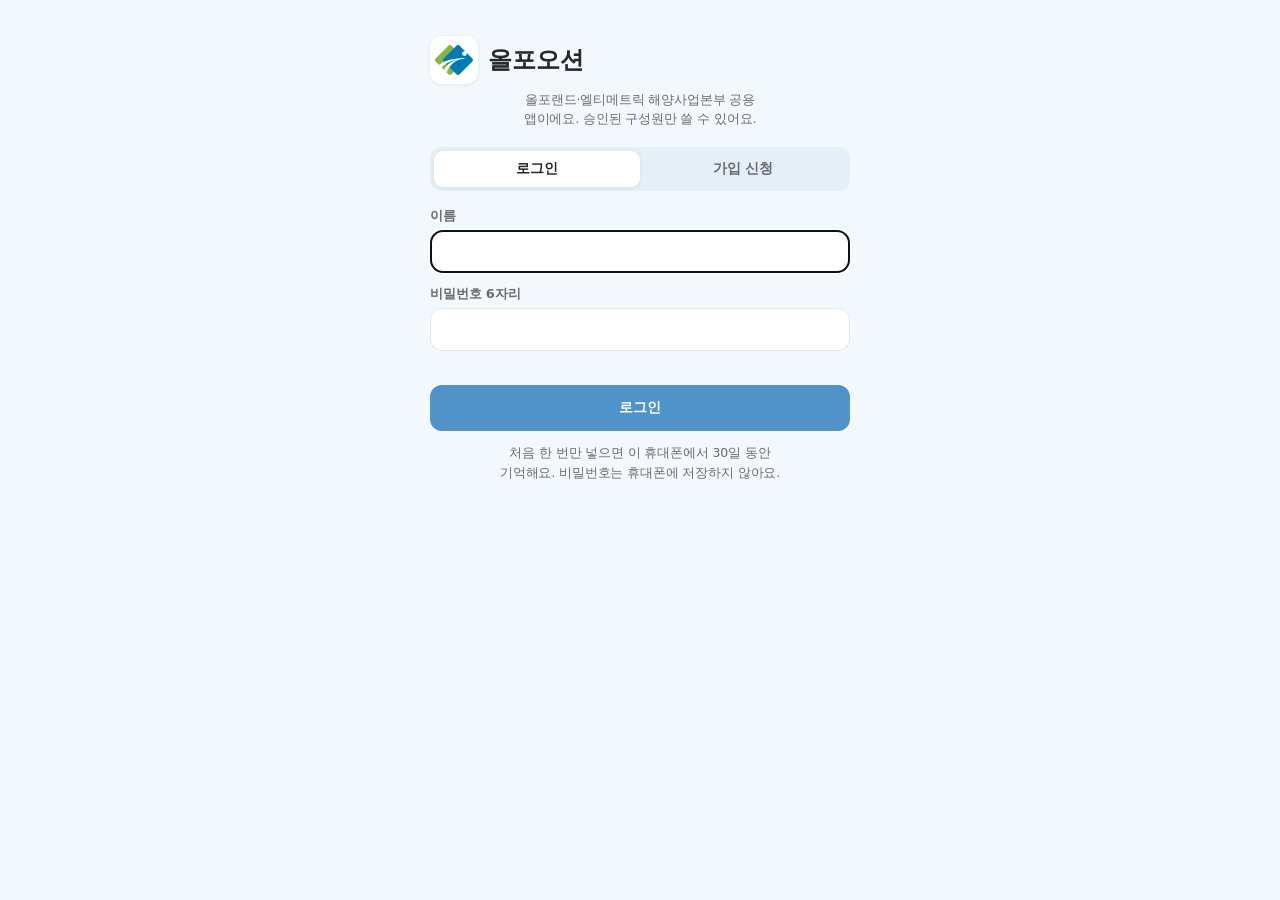
==== index.html @ 5b4c3913 "입찰 탭에 '경쟁사 전적' 추가 — 개찰알림 경쟁사 화면을 그대로 옮김(직원 모두 열람). 서버는 개찰알림이 '공유' 탭에 써 둔 전적을 읽어 30분 캐시 Co-Authored-B" ====
<!doctype html>
<html lang="ko" data-pal="A">
<head>
<meta charset="utf-8">
<meta name="viewport" content="width=device-width, initial-scale=1, viewport-fit=cover">
<title>올포오션</title>
<!-- 보안: 검색 노출 막기 · 다른 사이트에는 앱 주소(도메인)만 넘기기(카카오지도 확인용) · 허락한 서버(구글 Apps Script)하고만 통신 -->
<meta name="robots" content="noindex, nofollow">
<meta name="referrer" content="strict-origin">
<meta http-equiv="Content-Security-Policy" content="default-src 'self'; script-src 'self' 'unsafe-inline' https://script.google.com https://script.googleusercontent.com https://dapi.kakao.com https://t1.daumcdn.net https://*.kakaocdn.net; connect-src 'self' https://script.google.com https://script.googleusercontent.com https://dapi.kakao.com https://*.daumcdn.net; img-src 'self' data: blob: https://*.daumcdn.net https://*.kakao.com https://*.kakaocdn.net https://tile.openstreetmap.org https://server.arcgisonline.com https://tiles.openseamap.org; style-src 'self' 'unsafe-inline'; frame-src 'none'; object-src 'none'; base-uri 'none'; form-action 'none'">
<meta name="apple-mobile-web-app-capable" content="yes">
<meta name="mobile-web-app-capable" content="yes">
<meta name="apple-mobile-web-app-title" content="올포오션">
<meta name="apple-mobile-web-app-status-bar-style" content="default">
<meta name="theme-color" content="#007ab5" media="(prefers-color-scheme: light)">
<meta name="theme-color" content="#0b1722" media="(prefers-color-scheme: dark)">
<link rel="apple-touch-icon" sizes="180x180" href="icon-180-v2.png">
<link rel="icon" type="image/png" sizes="192x192" href="icon-192-v2.png">
<link rel="manifest" href="manifest.webmanifest?v=2">
<style>
/* ═══ app-kit.css — 모바일 웹앱 공통 (화면 채우기 · 로딩 · 스와이프 · 시트) ═══
   색은 :root 의 토큰만 바꿔서 앱마다 맞춘다. --solid 는 탭바/하단 띠 색이며 html 배경과 같아야 한다. */
:root{
  --bg:#f3f5f8; --solid:#ffffff; --ink:#12151c; --muted:#6b7280; --line:rgba(18,21,28,.10);
  --accent:#3b6cf6; --danger:#e5484d;
  --sat:env(safe-area-inset-top,0px); --sab:env(safe-area-inset-bottom,0px);
  --sal:env(safe-area-inset-left,0px); --sar:env(safe-area-inset-right,0px);
  color-scheme:light;
}
@media (prefers-color-scheme:dark){
  :root{ --bg:#10141b; --solid:#171c25; --ink:#f2f4f8; --muted:#9aa3b2; --line:rgba(255,255,255,.12); color-scheme:dark; }
}
*{box-sizing:border-box;-webkit-tap-highlight-color:transparent}

/* ── 1. 화면 채우기 (위아래 공백 제거) ──
   · html 배경 = 하단 띠 색(--solid): 아이폰이 그리지 않는 맨 아래 칸이 탭바와 이어져 보인다.
   · 문서는 스크롤하지 않고(#sc 만 스크롤) 탭바는 fixed 가 아닌 flex 맨 아래 칸에 둔다.
   · --app-h 는 app-kit.js 의 fixViewport() 가 실제 화면 높이로 넣어 준다. */
html{height:100%;background:var(--solid);overflow:hidden}
body{margin:0;height:var(--app-h,100%);overflow:hidden;display:flex;flex-direction:column;
  background:var(--bg);color:var(--ink);overscroll-behavior:none;-webkit-text-size-adjust:100%;
  font-family:-apple-system,BlinkMacSystemFont,"Apple SD Gothic Neo","Pretendard","Noto Sans KR",system-ui,sans-serif;
  -webkit-font-smoothing:antialiased;letter-spacing:-.01em}
.ak-top{flex:none;display:flex;align-items:center;gap:8px;background:var(--bg);
  padding:calc(8px + var(--sat)) max(16px,var(--sar)) 8px max(16px,var(--sal))}
.ak-top h1{flex:1;margin:0;font-size:20px;font-weight:800}
#sc{flex:1 1 auto;min-height:0;overflow-y:auto;-webkit-overflow-scrolling:touch;overscroll-behavior-y:contain;
  padding:4px max(16px,var(--sar)) 20px max(16px,var(--sal))}
.ak-tabs{flex:none;display:flex;background:var(--solid);border-top:1px solid var(--line);
  padding:6px max(8px,var(--sar)) max(6px,calc(var(--sab) - 14px)) max(8px,var(--sal))}
.ak-tabs button{flex:1;border:0;background:none;font:inherit;font-size:11px;font-weight:600;color:var(--muted);
  padding:6px 0;display:grid;gap:2px;justify-items:center;cursor:pointer}
.ak-tabs button .i{font-size:20px;line-height:1}
.ak-tabs button.on{color:var(--accent)}
/* 아이폰은 16px 보다 작은 입력칸을 누르면 화면을 확대한다 */
input,select,textarea{font-size:16px}
button{touch-action:manipulation}

/* ── 2. 로딩 ── */
/* 2-1 첫 화면: JS 가 뜨기 전부터 보이는 아이콘 + 문구 */
.ak-boot{position:fixed;inset:0;z-index:100;display:grid;place-items:center;background:var(--bg);text-align:center;transition:opacity .25s}
.ak-boot.out{opacity:0;pointer-events:none}
.ak-boot img{width:84px;height:84px;border-radius:20px;animation:ak-breathe 1.6s ease-in-out infinite}
.ak-boot p{margin:14px 0 0;color:var(--muted);font-size:14px}
@keyframes ak-breathe{50%{transform:scale(.94);opacity:.75}}
/* 2-2 누른 동작 처리 중: 위쪽 진행 막대 + 알약 + 누른 버튼 스피너 */
.ak-bar{position:fixed;left:0;right:0;top:0;height:3px;z-index:60;pointer-events:none;opacity:0;transition:opacity .2s;overflow:hidden;
  background:color-mix(in srgb,var(--accent) 18%,transparent)}
.ak-bar.on{opacity:1}
.ak-bar::before{content:"";position:absolute;top:0;bottom:0;width:40%;left:-40%;border-radius:3px;background:var(--accent);animation:ak-bar 1.1s ease-in-out infinite}
@keyframes ak-bar{to{left:100%}}
.ak-pill,.ak-toast{position:fixed;left:50%;bottom:calc(84px + var(--sab));z-index:61;transform:translate(-50%,12px);opacity:0;pointer-events:none;
  transition:opacity .2s,transform .2s;background:var(--ink);color:var(--bg);font-size:13.5px;font-weight:600;
  padding:9px 16px;border-radius:999px;white-space:nowrap;max-width:calc(100vw - 32px);overflow:hidden;text-overflow:ellipsis;
  box-shadow:0 6px 24px rgba(0,0,0,.22)}
.ak-pill{display:flex;align-items:center;gap:8px}
.ak-pill.on,.ak-toast.on{opacity:1;transform:translate(-50%,0)}
.ak-pill.hidden{opacity:0!important}
.ak-pill.top{top:calc(14px + var(--sat));bottom:auto}
.ak-pill .e{display:inline-block;animation:ak-hop .5s ease-in-out infinite alternate}
@keyframes ak-hop{from{transform:translateY(0) rotate(-6deg)}to{transform:translateY(-4px) rotate(6deg)}}
.ak-pill .d i{display:inline-block;width:4px;height:4px;margin-left:3px;border-radius:50%;background:currentColor;animation:ak-dot 1.2s infinite}
.ak-pill .d i:nth-child(2){animation-delay:.2s}.ak-pill .d i:nth-child(3){animation-delay:.4s}
@keyframes ak-dot{0%,80%,100%{opacity:.25}40%{opacity:1}}
.is-busy{position:relative;pointer-events:none;opacity:.6}
.is-busy::after{content:"";position:absolute;right:12px;top:50%;width:16px;height:16px;margin-top:-8px;border-radius:50%;
  border:2px solid currentColor;border-right-color:transparent;animation:ak-spin .7s linear infinite}
/* 2-3 배경 새로고침: 새로고침 아이콘만 돈다 */
.ak-icon-btn{border:0;background:none;color:inherit;font-size:20px;width:40px;height:40px;border-radius:50%;cursor:pointer}
.ak-spin{animation:ak-spin .8s linear infinite}
@keyframes ak-spin{to{transform:rotate(360deg)}}

/* ── 3. 스와이프 ── */
.ak-in-l{animation:ak-in-l .22s ease-out}.ak-in-r{animation:ak-in-r .22s ease-out}
@keyframes ak-in-l{from{transform:translateX(28px);opacity:0}}
@keyframes ak-in-r{from{transform:translateX(-28px);opacity:0}}
.ak-hscroll{overflow-x:auto;scrollbar-width:none;touch-action:pan-x;overscroll-behavior:contain}
.ak-hscroll::-webkit-scrollbar{display:none}

/* ── 4. 바텀시트 (끌어서 열고 닫기) ── */
.ak-scrim{position:fixed;inset:0;z-index:40;background:rgba(0,0,0,.4);opacity:0;pointer-events:none;transition:opacity .25s}
.ak-scrim.on{opacity:1;pointer-events:auto}
.ak-sheet{position:fixed;left:0;right:0;bottom:0;z-index:41;max-height:88%;max-width:560px;margin:0 auto;display:flex;flex-direction:column;
  background:var(--solid);border-radius:22px 22px 0 0;transform:translateY(105%);transition:transform .3s cubic-bezier(.2,.8,.2,1);
  padding:0 max(18px,var(--sar)) calc(18px + var(--sab)) max(18px,var(--sal))}
.ak-sheet.on{transform:translateY(0)}
.ak-sheet.dragging{transition:none}
/* 시트 아래로 같은 색을 이어 붙여 아이폰 하단 틈을 가린다 */
.ak-sheet::after{content:"";position:absolute;left:0;right:0;top:calc(100% - 1px);height:200px;background:var(--solid)}
.ak-grab{flex:none;padding:8px 0 12px;touch-action:none;cursor:grab}
.ak-grab::before{content:"";display:block;width:40px;height:5px;border-radius:9px;margin:0 auto;background:color-mix(in srgb,var(--ink) 18%,transparent)}
.ak-sheet .body{overflow-y:auto;-webkit-overflow-scrolling:touch;overscroll-behavior:contain}

@media (prefers-reduced-motion:reduce){
  .ak-bar::before,.ak-pill .e,.ak-pill .d i,.is-busy::after,.ak-spin,.ak-boot img{animation-duration:2.5s}
  .ak-in-l,.ak-in-r{animation:none}.ak-sheet,.ak-scrim{transition:none}
}

/* ── 5. 상태·오류·예시 표시 ── */
/* 숫자는 자릿수가 흔들리지 않게 */
.num{font-variant-numeric:tabular-nums}
/* 갱신 상태: <span class="ak-status"><i class="ak-dot live"></i>14:32 갱신</span> */
.ak-status{display:inline-flex;align-items:center;gap:6px;font-size:12px;color:var(--muted)}
.ak-dot{width:7px;height:7px;border-radius:50%;background:var(--muted)}
.ak-dot.live{background:#22c55e;animation:ak-pulse 1.8s infinite}
.ak-dot.off{background:var(--danger)}
@keyframes ak-pulse{0%{box-shadow:0 0 0 0 rgba(34,197,94,.5)}70%{box-shadow:0 0 0 6px rgba(34,197,94,0)}100%{box-shadow:0 0 0 0 rgba(34,197,94,0)}}
/* 예시 데이터로 보는 중 */
.ak-demo{flex:none;background:var(--ink);color:var(--bg);text-align:center;font-size:12.5px;padding:calc(6px + var(--sat)) 6px 6px}
.ak-demo:not([hidden]) + .ak-top{padding-top:8px}
/* 앱 오류 */
.ak-err{flex:none;background:var(--danger);color:#fff;font-size:12.5px;line-height:1.4;padding:calc(6px + var(--sat)) 12px 6px;overflow-wrap:anywhere}
/* 빈 화면·불러오기 실패 */
.ak-empty{text-align:center;color:var(--muted);font-size:14px;line-height:1.6;padding:36px 16px}
.ak-empty button{margin-top:12px;border:1px solid var(--line);background:var(--solid);color:var(--ink);font:inherit;font-weight:600;border-radius:10px;padding:8px 16px}
/* 선 아이콘: <svg class="ak-ic" viewBox="0 0 24 24"><path …/></svg> — 글자색을 따라간다 */
.ak-ic{width:22px;height:22px;fill:none;stroke:currentColor;stroke-width:2;stroke-linecap:round;stroke-linejoin:round}
@media (prefers-reduced-motion:reduce){.ak-dot.live{animation:none}}
/* ══ 올포오션 공통 ══ */
/* 올포랜드 CI 심볼 색: 파랑 #007AB5 · 초록 #89B542 · 회색 #4D4C4F */
:root{ --ci-blue:#007ab5; --ci-green:#89b542; --ci-gray:#4d4c4f;
  --accent:#007ab5; --accent2:#5f8a22; --ink:#26282b; --muted:#6a6b70; --bg:#f1f5f8; --solid:#ffffff; --card:#ffffff; --soft:#e6eff5;
  --go:#5f8a22; --warn:#b97806; --stop:#cc3b2b; --star:#e0a100; --r:16px; }
@media (prefers-color-scheme:dark){ :root{ --accent:#3ea6dc; --accent2:#a3cf5f; --ink:#f1f3f5; --muted:#9aa4ad; --bg:#0b1722; --solid:#112130; --card:#14283a; --soft:#1b3348;
  --go:#a3cf5f; --warn:#e5b24a; --stop:#f07462; } }
body{font-size:15px}
.ak-top h1{display:flex;align-items:center;gap:8px}
.ak-top h1 .logo{width:30px;height:30px;flex:none;background:#fff;border-radius:8px;padding:3px;object-fit:contain}
.ak-tabs button svg{width:23px;height:23px}
.sec{margin:18px 0 8px;display:flex;align-items:baseline;justify-content:space-between;gap:8px}
.sec h2{margin:0;font-size:15px;font-weight:800}
.sec a,.sec button.link{font-size:13px;color:var(--accent);background:none;border:0;font-weight:700;padding:6px 0;cursor:pointer}
.card{background:var(--card);border:1px solid var(--line);border-radius:var(--r);padding:14px 16px;margin:0 0 10px}
.row{display:flex;align-items:center;gap:10px;min-width:0}
.row .grow{flex:1;min-width:0}
.t{font-weight:700;line-height:1.35;overflow-wrap:anywhere}
.sub{color:var(--muted);font-size:12.5px;line-height:1.45;margin-top:2px}
.list{background:var(--card);border:1px solid var(--line);border-radius:var(--r);overflow:hidden;margin-bottom:10px}
.list>.it{padding:12px 14px;border-top:1px solid var(--line);cursor:pointer}
.list>.it:first-child{border-top:0}
.list>.it:active{background:var(--soft)}
.dd{flex:none;min-width:48px;text-align:center;font-weight:800;font-size:13px;padding:5px 6px;border-radius:9px;
  background:var(--soft);color:var(--ink);font-variant-numeric:tabular-nums}
.dd.hot{background:color-mix(in srgb,var(--stop) 15%,transparent);color:var(--stop)}
.dd.mid{background:color-mix(in srgb,var(--warn) 16%,transparent);color:var(--warn)}
.dd.done{opacity:.5}
.tag{display:inline-block;font-size:11px;font-weight:700;padding:2px 7px;border-radius:999px;background:var(--soft);color:var(--muted);margin-right:4px;vertical-align:1px}
.tag.pre{background:color-mix(in srgb,var(--accent) 14%,transparent);color:var(--accent)}
.tag.alf{background:color-mix(in srgb,var(--ci-blue) 14%,transparent);color:var(--ci-blue)}
.tag.ltm{background:color-mix(in srgb,#7b4dc4 15%,transparent);color:#7b4dc4}
@media (prefers-color-scheme:dark){.tag.alf{color:#69b8ea}.tag.ltm{color:#b495ea}}
.sig{flex:none;display:inline-flex;align-items:center;gap:6px;font-size:12.5px;font-weight:800;white-space:nowrap}
.sig::before{content:"";width:10px;height:10px;border-radius:50%;background:currentColor;box-shadow:0 0 0 3px color-mix(in srgb,currentColor 20%,transparent)}
.sig.go{color:var(--go)}.sig.warn{color:var(--warn)}.sig.stop{color:var(--stop)}
.chips{display:flex;gap:6px;overflow-x:auto;padding:2px 0 10px;margin:0 -2px}
.chip{flex:none;border:1px solid var(--line);background:var(--card);color:var(--ink);font:inherit;font-size:13px;font-weight:600;
  border-radius:999px;padding:7px 13px;cursor:pointer;white-space:nowrap}
.chip.on{background:var(--accent);color:#fff;border-color:var(--accent)}
.people{display:flex;flex-wrap:wrap;gap:6px}
.person{display:inline-flex;align-items:center;gap:6px;background:var(--soft);border-radius:999px;padding:5px 11px 5px 5px;font-size:13px;font-weight:600}
.person i{font-style:normal;font-size:11px;font-weight:800;color:#fff;border-radius:999px;padding:2px 7px;background:var(--accent)}
.person i.trip{background:var(--ci-green)}.person i.half{background:var(--warn)}
.bar{height:6px;border-radius:9px;background:var(--soft);overflow:hidden;margin-top:8px}
.bar>b{display:block;height:100%;background:var(--accent);border-radius:9px}
.search{width:100%;border:1px solid var(--line);background:var(--card);color:var(--ink);border-radius:12px;padding:10px 12px;margin:0 0 8px;font:inherit;font-size:16px}
.btn{display:flex;align-items:center;justify-content:center;gap:6px;width:100%;min-height:46px;border:0;border-radius:12px;background:var(--accent);color:#fff;font:inherit;font-weight:700;padding:11px;cursor:pointer}
.btn.ghost{background:var(--soft);color:var(--ink)}
.btn.danger{background:color-mix(in srgb,var(--danger) 14%,transparent);color:var(--danger)}
.btn:disabled{opacity:.5}
.btns{display:grid;grid-template-columns:repeat(3,1fr);gap:8px}
.vote{border:1px solid var(--line);background:var(--card);color:var(--ink);border-radius:12px;padding:9px 4px;font:inherit;font-weight:700;cursor:pointer;min-height:46px}
.vote b{display:block;font-size:18px;font-variant-numeric:tabular-nums}
.vote.on{border-color:var(--accent);background:color-mix(in srgb,var(--accent) 12%,transparent);color:var(--accent)}
.kv{display:grid;grid-template-columns:84px 1fr;gap:6px 10px;font-size:14px;margin:8px 0 4px}
.kv dt{color:var(--muted)}.kv dd{margin:0;overflow-wrap:anywhere}
.cm{padding:10px 0;border-top:1px solid var(--line);font-size:14px}
.cm .who{font-weight:700;font-size:13px}.cm .when{color:var(--muted);font-size:12px;margin-left:6px}
.cm button{float:right;border:0;background:none;color:var(--muted);font:inherit;font-size:12px;cursor:pointer;padding:4px}
.field{display:grid;gap:5px;margin:0 0 12px;font-size:13px;font-weight:700;color:var(--muted)}
.field input,.field select,.field textarea{width:100%;border:1px solid var(--line);background:var(--card);color:var(--ink);border-radius:12px;padding:11px 12px;font:inherit;font-size:16px;font-weight:500}
.two{display:grid;grid-template-columns:1fr 1fr;gap:10px}
.fc{width:100%;border-collapse:collapse;font-size:13.5px;font-variant-numeric:tabular-nums;margin:6px 0 4px}
.fc th,.fc td{padding:7px 4px;border-bottom:1px solid var(--line);text-align:center}
.fc th{color:var(--muted);font-weight:600;font-size:12px}
.fc td:first-child,.fc th:first-child{text-align:left}
.fc .over{color:var(--stop);font-weight:800}
.tides{display:grid;grid-template-columns:repeat(4,1fr);gap:6px;margin:6px 0}
.tdc{margin:4px 0 6px}.tdc svg{width:100%;height:auto;display:block;overflow:visible}
.tdc .gr{stroke:var(--line);stroke-width:1}.tdc .ax{font-size:10px;fill:var(--muted)}
.tdc .tg1{stop-color:#7fb8e6;stop-opacity:.45}.tdc .tg2{stop-color:#7fb8e6;stop-opacity:.04}
.tdc .tln{fill:none;stroke:#4f93c9;stroke-width:2.4;stroke-linejoin:round}
.tdc .tdot.hi{fill:#2f7fc0;stroke:var(--solid);stroke-width:2}.tdc .tdot.lo{fill:#e08a3a;stroke:var(--solid);stroke-width:2}
.tdc .tlb{font-size:10.5px;font-weight:700}.tdc .tlb.hi{fill:#2f7fc0}.tdc .tlb.lo{fill:#c26d20}
.tdc .tnow{stroke:var(--stop);stroke-width:1.2;stroke-dasharray:3 3}.tdc .tnowd{fill:var(--stop);stroke:var(--solid);stroke-width:2}
.tdc figcaption{font-size:13px;margin-top:4px;text-align:center}
@media (prefers-color-scheme:dark){.tdc .tln{stroke:#8cc2ea}.tdc .tlb.hi{fill:#8cc2ea}.tdc .tlb.lo{fill:#f2b57a}.tdc .tdot.hi{fill:#8cc2ea}.tdc .tdot.lo{fill:#f2b57a}}
.tide{background:var(--soft);border-radius:10px;padding:7px 4px;text-align:center;font-size:12px}
.tide b{display:block;font-size:14px;font-variant-numeric:tabular-nums}
.note{color:var(--muted);font-size:12.5px;line-height:1.55}
/* 설명 글은 모든 화면에서 가운데 정렬 */
/* 가운데 정렬 글은 낱말 중간에서 끊기지 않게(keep-all) 하고, 줄 길이를 고르게 맞춰(balance) 마지막 줄에 한두 글자만 남지 않게 한다.
   한 낱말이 칸보다 길 때(주소·코드)만 그 낱말 안에서 끊는다(overflow-wrap) */
.note,.mapcap,.desc{text-align:center;word-break:keep-all;overflow-wrap:break-word;text-wrap:balance}
.tdc figcaption,.ak-empty{word-break:keep-all;overflow-wrap:break-word;text-wrap:balance}.legend,.alg,.pclg{justify-content:center}
.switch{display:flex;align-items:center;justify-content:space-between;gap:12px;padding:12px 0;border-top:1px solid var(--line)}
.switch:first-child{border-top:0}
.switch input{width:46px;height:28px;accent-color:var(--accent)}
.menu .it{display:flex;align-items:center;gap:10px}
.menu .it .grow{flex:1}
.menu .it .chev{color:var(--muted)}
.diag{color:var(--muted);font-size:11px;line-height:1.5;margin-top:16px}
.badge{display:inline-block;min-width:20px;text-align:center;background:var(--stop);color:#fff;border-radius:999px;font-size:11.5px;font-weight:800;padding:1px 6px}
.star{border:0;background:none;color:var(--muted);padding:6px;cursor:pointer;line-height:0}
.star.on{color:var(--star)}
.star svg{width:24px;height:24px}
.star.on svg{fill:currentColor}

/* 로그인·잠금 화면 */
.gate{position:fixed;inset:0;z-index:90;background:var(--bg);overflow-y:auto;
  padding:calc(28px + var(--sat)) max(20px,var(--sar)) calc(24px + var(--sab)) max(20px,var(--sal))}
.gate .in{max-width:420px;margin:0 auto}
.gate .logo{display:flex;align-items:center;gap:10px;margin:8px 0 6px}
.gate .logo .logo{width:48px;height:48px;border-radius:12px}
.gate h2{font-size:24px;margin:0}
.gate .seg{display:grid;grid-template-columns:1fr 1fr;background:var(--soft);border-radius:12px;padding:4px;margin:18px 0 16px}
.gate .seg button{border:0;background:none;font:inherit;font-weight:700;padding:9px;border-radius:9px;color:var(--muted);cursor:pointer}
.gate .seg button.on{background:var(--card);color:var(--ink);box-shadow:0 1px 4px rgba(0,0,0,.08)}
.gate .err{color:var(--danger);font-size:13px;min-height:18px;margin:-4px 0 8px}
.gate .agree{display:flex;gap:10px;align-items:flex-start;font-size:13px;color:var(--muted);margin:4px 0 14px;line-height:1.5}
.gate .agree input{width:20px;height:20px;flex:none;margin-top:1px;accent-color:var(--accent)}
.pin{letter-spacing:.4em;text-align:center}
/* 앱 전환 화면에서 내용 가리기 */
.veil{position:fixed;inset:0;z-index:95;background:var(--bg);display:none;place-items:center}
.veil svg{width:64px;height:64px;opacity:.5}
html.hide .veil{display:grid}
.gate .logo .logo{margin:0;display:block;background:#fff;padding:5px;object-fit:contain;box-shadow:0 1px 4px rgba(0,0,0,.08)}

/* ══ 업무 목록형 — 그룹웨어처럼 촘촘하게 ══ */
:root{--r:10px}
body{font-size:14px}
.ak-top{background:var(--accent);color:#fff}
.ak-top .ak-status{color:rgba(255,255,255,.8)}
.ak-top h1 svg rect{fill:rgba(255,255,255,.18)}
.strip{display:grid;grid-template-columns:repeat(4,1fr);background:var(--accent);color:#fff;
  margin:-4px calc(-1 * max(16px,var(--sal))) 10px;padding:2px max(16px,var(--sal)) 12px}
.strip div{text-align:center;border-left:1px solid rgba(255,255,255,.22)}
.strip div:first-child{border-left:0}
.strip b{display:block;font-size:19px;font-weight:800;font-variant-numeric:tabular-nums}
.strip span{font-size:11.5px;opacity:.85}
.sec{margin:14px 0 6px}
.sec h2{font-size:13px;color:var(--muted);letter-spacing:.02em}
.list>.it{padding:9px 12px}
.dd{min-width:42px;font-size:12px;padding:3px 4px;border-radius:6px}
.card{padding:12px}
.chip{border-radius:8px;padding:6px 11px}

/* ══ 현장 — 해도처럼 어두운 바다색 카드에 큰 숫자와 신호등 (밝은·어두운 화면 모두 같은 색) ══ */
:root{--sea:#073550;--sea2:#0b4466;--sea-ink:#eef5fa;--sea-muted:#9cb8cc;--sea-go:#a6d462;--sea-warn:#f2b84b;--sea-stop:#ff6f5e}
.lights{display:grid;grid-auto-flow:column;grid-auto-columns:1fr;background:var(--sea);color:var(--sea-ink);border-radius:var(--r);padding:12px 6px;margin-bottom:10px}
.lights div{text-align:center;border-left:1px solid rgba(255,255,255,.12)}
.lights div:first-child{border-left:0}
.lights b{display:block;font-size:26px;font-weight:800;font-family:ui-monospace,Menlo,monospace;line-height:1.1}
.lights span{font-size:11.5px;color:var(--sea-muted)}
.grid2{display:grid;grid-template-columns:1fr 1fr;gap:8px;margin-bottom:10px}
.site{background:var(--sea);color:var(--sea-ink);border:1px solid rgba(255,255,255,.06);border-radius:var(--r);padding:12px;cursor:pointer;min-width:0}
.site:active{background:var(--sea2)}
.site .v{font-family:ui-monospace,Menlo,monospace;font-size:20px;font-weight:800;margin-top:6px;white-space:nowrap}
.site .v small{font-size:12px;color:var(--sea-muted);font-weight:600;margin-left:1px}
.site .sub{color:var(--sea-muted)}
.site .t{font-size:13.5px;margin-top:4px}
.site .sig.go{color:var(--sea-go)}.site .sig.warn{color:var(--sea-warn)}.site .sig.stop{color:var(--sea-stop)}
.site.stop{box-shadow:inset 0 0 0 2px var(--sea-stop)}
.site .sig.none,.sig.none{color:var(--sea-muted)}
.site .nodata{color:var(--sea-muted)}
.mpin.none i{background:#9aa4ad}
.legend i.none{background:#9aa4ad}

/* ═══ Leaflet 1.9.4 (BSD-2) ═══ */
/* required styles */

.leaflet-pane,
.leaflet-tile,
.leaflet-marker-icon,
.leaflet-marker-shadow,
.leaflet-tile-container,
.leaflet-pane > svg,
.leaflet-pane > canvas,
.leaflet-zoom-box,
.leaflet-image-layer,
.leaflet-layer {
	position: absolute;
	left: 0;
	top: 0;
	}
.leaflet-container {
	overflow: hidden;
	}
.leaflet-tile,
.leaflet-marker-icon,
.leaflet-marker-shadow {
	-webkit-user-select: none;
	   -moz-user-select: none;
	        user-select: none;
	  -webkit-user-drag: none;
	}
/* Prevents IE11 from highlighting tiles in blue */
.leaflet-tile::selection {
	background: transparent;
}
/* Safari renders non-retina tile on retina better with this, but Chrome is worse */
.leaflet-safari .leaflet-tile {
	image-rendering: -webkit-optimize-contrast;
	}
/* hack that prevents hw layers "stretching" when loading new tiles */
.leaflet-safari .leaflet-tile-container {
	width: 1600px;
	height: 1600px;
	-webkit-transform-origin: 0 0;
	}
.leaflet-marker-icon,
.leaflet-marker-shadow {
	display: block;
	}
/* .leaflet-container svg: reset svg max-width decleration shipped in Joomla! (joomla.org) 3.x */
/* .leaflet-container img: map is broken in FF if you have max-width: 100% on tiles */
.leaflet-container .leaflet-overlay-pane svg {
	max-width: none !important;
	max-height: none !important;
	}
.leaflet-container .leaflet-marker-pane img,
.leaflet-container .leaflet-shadow-pane img,
.leaflet-container .leaflet-tile-pane img,
.leaflet-container img.leaflet-image-layer,
.leaflet-container .leaflet-tile {
	max-width: none !important;
	max-height: none !important;
	width: auto;
	padding: 0;
	}

.leaflet-container img.leaflet-tile {
	/* See: https://bugs.chromium.org/p/chromium/issues/detail?id=600120 */
	mix-blend-mode: plus-lighter;
}

.leaflet-container.leaflet-touch-zoom {
	-ms-touch-action: pan-x pan-y;
	touch-action: pan-x pan-y;
	}
.leaflet-container.leaflet-touch-drag {
	-ms-touch-action: pinch-zoom;
	/* Fallback for FF which doesn't support pinch-zoom */
	touch-action: none;
	touch-action: pinch-zoom;
}
.leaflet-container.leaflet-touch-drag.leaflet-touch-zoom {
	-ms-touch-action: none;
	touch-action: none;
}
.leaflet-container {
	-webkit-tap-highlight-color: transparent;
}
.leaflet-container a {
	-webkit-tap-highlight-color: rgba(51, 181, 229, 0.4);
}
.leaflet-tile {
	filter: inherit;
	visibility: hidden;
	}
.leaflet-tile-loaded {
	visibility: inherit;
	}
.leaflet-zoom-box {
	width: 0;
	height: 0;
	-moz-box-sizing: border-box;
	     box-sizing: border-box;
	z-index: 800;
	}
/* workaround for https://bugzilla.mozilla.org/show_bug.cgi?id=888319 */
.leaflet-overlay-pane svg {
	-moz-user-select: none;
	}

.leaflet-pane         { z-index: 400; }

.leaflet-tile-pane    { z-index: 200; }
.leaflet-overlay-pane { z-index: 400; }
.leaflet-shadow-pane  { z-index: 500; }
.leaflet-marker-pane  { z-index: 600; }
.leaflet-tooltip-pane   { z-index: 650; }
.leaflet-popup-pane   { z-index: 700; }

.leaflet-map-pane canvas { z-index: 100; }
.leaflet-map-pane svg    { z-index: 200; }

.leaflet-vml-shape {
	width: 1px;
	height: 1px;
	}
.lvml {
	behavior: url(#default#VML);
	display: inline-block;
	position: absolute;
	}


/* control positioning */

.leaflet-control {
	position: relative;
	z-index: 800;
	pointer-events: visiblePainted; /* IE 9-10 doesn't have auto */
	pointer-events: auto;
	}
.leaflet-top,
.leaflet-bottom {
	position: absolute;
	z-index: 1000;
	pointer-events: none;
	}
.leaflet-top {
	top: 0;
	}
.leaflet-right {
	right: 0;
	}
.leaflet-bottom {
	bottom: 0;
	}
.leaflet-left {
	left: 0;
	}
.leaflet-control {
	float: left;
	clear: both;
	}
.leaflet-right .leaflet-control {
	float: right;
	}
.leaflet-top .leaflet-control {
	margin-top: 10px;
	}
.leaflet-bottom .leaflet-control {
	margin-bottom: 10px;
	}
.leaflet-left .leaflet-control {
	margin-left: 10px;
	}
.leaflet-right .leaflet-control {
	margin-right: 10px;
	}


/* zoom and fade animations */

.leaflet-fade-anim .leaflet-popup {
	opacity: 0;
	-webkit-transition: opacity 0.2s linear;
	   -moz-transition: opacity 0.2s linear;
	        transition: opacity 0.2s linear;
	}
.leaflet-fade-anim .leaflet-map-pane .leaflet-popup {
	opacity: 1;
	}
.leaflet-zoom-animated {
	-webkit-transform-origin: 0 0;
	    -ms-transform-origin: 0 0;
	        transform-origin: 0 0;
	}
svg.leaflet-zoom-animated {
	will-change: transform;
}

.leaflet-zoom-anim .leaflet-zoom-animated {
	-webkit-transition: -webkit-transform 0.25s cubic-bezier(0,0,0.25,1);
	   -moz-transition:    -moz-transform 0.25s cubic-bezier(0,0,0.25,1);
	        transition:         transform 0.25s cubic-bezier(0,0,0.25,1);
	}
.leaflet-zoom-anim .leaflet-tile,
.leaflet-pan-anim .leaflet-tile {
	-webkit-transition: none;
	   -moz-transition: none;
	        transition: none;
	}

.leaflet-zoom-anim .leaflet-zoom-hide {
	visibility: hidden;
	}


/* cursors */

.leaflet-interactive {
	cursor: pointer;
	}
.leaflet-grab {
	cursor: -webkit-grab;
	cursor:    -moz-grab;
	cursor:         grab;
	}
.leaflet-crosshair,
.leaflet-crosshair .leaflet-interactive {
	cursor: crosshair;
	}
.leaflet-popup-pane,
.leaflet-control {
	cursor: auto;
	}
.leaflet-dragging .leaflet-grab,
.leaflet-dragging .leaflet-grab .leaflet-interactive,
.leaflet-dragging .leaflet-marker-draggable {
	cursor: move;
	cursor: -webkit-grabbing;
	cursor:    -moz-grabbing;
	cursor:         grabbing;
	}

/* marker & overlays interactivity */
.leaflet-marker-icon,
.leaflet-marker-shadow,
.leaflet-image-layer,
.leaflet-pane > svg path,
.leaflet-tile-container {
	pointer-events: none;
	}

.leaflet-marker-icon.leaflet-interactive,
.leaflet-image-layer.leaflet-interactive,
.leaflet-pane > svg path.leaflet-interactive,
svg.leaflet-image-layer.leaflet-interactive path {
	pointer-events: visiblePainted; /* IE 9-10 doesn't have auto */
	pointer-events: auto;
	}

/* visual tweaks */

.leaflet-container {
	background: #ddd;
	outline-offset: 1px;
	}
.leaflet-container a {
	color: #0078A8;
	}
.leaflet-zoom-box {
	border: 2px dotted #38f;
	background: rgba(255,255,255,0.5);
	}


/* general typography */
.leaflet-container {
	font-family: "Helvetica Neue", Arial, Helvetica, sans-serif;
	font-size: 12px;
	font-size: 0.75rem;
	line-height: 1.5;
	}


/* general toolbar styles */

.leaflet-bar {
	box-shadow: 0 1px 5px rgba(0,0,0,0.65);
	border-radius: 4px;
	}
.leaflet-bar a {
	background-color: #fff;
	border-bottom: 1px solid #ccc;
	width: 26px;
	height: 26px;
	line-height: 26px;
	display: block;
	text-align: center;
	text-decoration: none;
	color: black;
	}
.leaflet-bar a,
.leaflet-control-layers-toggle {
	background-position: 50% 50%;
	background-repeat: no-repeat;
	display: block;
	}
.leaflet-bar a:hover,
.leaflet-bar a:focus {
	background-color: #f4f4f4;
	}
.leaflet-bar a:first-child {
	border-top-left-radius: 4px;
	border-top-right-radius: 4px;
	}
.leaflet-bar a:last-child {
	border-bottom-left-radius: 4px;
	border-bottom-right-radius: 4px;
	border-bottom: none;
	}
.leaflet-bar a.leaflet-disabled {
	cursor: default;
	background-color: #f4f4f4;
	color: #bbb;
	}

.leaflet-touch .leaflet-bar a {
	width: 30px;
	height: 30px;
	line-height: 30px;
	}
.leaflet-touch .leaflet-bar a:first-child {
	border-top-left-radius: 2px;
	border-top-right-radius: 2px;
	}
.leaflet-touch .leaflet-bar a:last-child {
	border-bottom-left-radius: 2px;
	border-bottom-right-radius: 2px;
	}

/* zoom control */

.leaflet-control-zoom-in,
.leaflet-control-zoom-out {
	font: bold 18px 'Lucida Console', Monaco, monospace;
	text-indent: 1px;
	}

.leaflet-touch .leaflet-control-zoom-in, .leaflet-touch .leaflet-control-zoom-out  {
	font-size: 22px;
	}


/* layers control */

.leaflet-control-layers {
	box-shadow: 0 1px 5px rgba(0,0,0,0.4);
	background: #fff;
	border-radius: 5px;
	}
.leaflet-control-layers-toggle {
	background-image: url(images/layers.png);
	width: 36px;
	height: 36px;
	}
.leaflet-retina .leaflet-control-layers-toggle {
	background-image: url(images/layers-2x.png);
	background-size: 26px 26px;
	}
.leaflet-touch .leaflet-control-layers-toggle {
	width: 44px;
	height: 44px;
	}
.leaflet-control-layers .leaflet-control-layers-list,
.leaflet-control-layers-expanded .leaflet-control-layers-toggle {
	display: none;
	}
.leaflet-control-layers-expanded .leaflet-control-layers-list {
	display: block;
	position: relative;
	}
.leaflet-control-layers-expanded {
	padding: 6px 10px 6px 6px;
	color: #333;
	background: #fff;
	}
.leaflet-control-layers-scrollbar {
	overflow-y: scroll;
	overflow-x: hidden;
	padding-right: 5px;
	}
.leaflet-control-layers-selector {
	margin-top: 2px;
	position: relative;
	top: 1px;
	}
.leaflet-control-layers label {
	display: block;
	font-size: 13px;
	font-size: 1.08333em;
	}
.leaflet-control-layers-separator {
	height: 0;
	border-top: 1px solid #ddd;
	margin: 5px -10px 5px -6px;
	}

/* Default icon URLs */
.leaflet-default-icon-path { /* used only in path-guessing heuristic, see L.Icon.Default */
	background-image: url(images/marker-icon.png);
	}


/* attribution and scale controls */

.leaflet-container .leaflet-control-attribution {
	background: #fff;
	background: rgba(255, 255, 255, 0.8);
	margin: 0;
	}
.leaflet-control-attribution,
.leaflet-control-scale-line {
	padding: 0 5px;
	color: #333;
	line-height: 1.4;
	}
.leaflet-control-attribution a {
	text-decoration: none;
	}
.leaflet-control-attribution a:hover,
.leaflet-control-attribution a:focus {
	text-decoration: underline;
	}
.leaflet-attribution-flag {
	display: inline !important;
	vertical-align: baseline !important;
	width: 1em;
	height: 0.6669em;
	}
.leaflet-left .leaflet-control-scale {
	margin-left: 5px;
	}
.leaflet-bottom .leaflet-control-scale {
	margin-bottom: 5px;
	}
.leaflet-control-scale-line {
	border: 2px solid #777;
	border-top: none;
	line-height: 1.1;
	padding: 2px 5px 1px;
	white-space: nowrap;
	-moz-box-sizing: border-box;
	     box-sizing: border-box;
	background: rgba(255, 255, 255, 0.8);
	text-shadow: 1px 1px #fff;
	}
.leaflet-control-scale-line:not(:first-child) {
	border-top: 2px solid #777;
	border-bottom: none;
	margin-top: -2px;
	}
.leaflet-control-scale-line:not(:first-child):not(:last-child) {
	border-bottom: 2px solid #777;
	}

.leaflet-touch .leaflet-control-attribution,
.leaflet-touch .leaflet-control-layers,
.leaflet-touch .leaflet-bar {
	box-shadow: none;
	}
.leaflet-touch .leaflet-control-layers,
.leaflet-touch .leaflet-bar {
	border: 2px solid rgba(0,0,0,0.2);
	background-clip: padding-box;
	}


/* popup */

.leaflet-popup {
	position: absolute;
	text-align: center;
	margin-bottom: 20px;
	}
.leaflet-popup-content-wrapper {
	padding: 1px;
	text-align: left;
	border-radius: 12px;
	}
.leaflet-popup-content {
	margin: 13px 24px 13px 20px;
	line-height: 1.3;
	font-size: 13px;
	font-size: 1.08333em;
	min-height: 1px;
	}
.leaflet-popup-content p {
	margin: 17px 0;
	margin: 1.3em 0;
	}
.leaflet-popup-tip-container {
	width: 40px;
	height: 20px;
	position: absolute;
	left: 50%;
	margin-top: -1px;
	margin-left: -20px;
	overflow: hidden;
	pointer-events: none;
	}
.leaflet-popup-tip {
	width: 17px;
	height: 17px;
	padding: 1px;

	margin: -10px auto 0;
	pointer-events: auto;

	-webkit-transform: rotate(45deg);
	   -moz-transform: rotate(45deg);
	    -ms-transform: rotate(45deg);
	        transform: rotate(45deg);
	}
.leaflet-popup-content-wrapper,
.leaflet-popup-tip {
	background: white;
	color: #333;
	box-shadow: 0 3px 14px rgba(0,0,0,0.4);
	}
.leaflet-container a.leaflet-popup-close-button {
	position: absolute;
	top: 0;
	right: 0;
	border: none;
	text-align: center;
	width: 24px;
	height: 24px;
	font: 16px/24px Tahoma, Verdana, sans-serif;
	color: #757575;
	text-decoration: none;
	background: transparent;
	}
.leaflet-container a.leaflet-popup-close-button:hover,
.leaflet-container a.leaflet-popup-close-button:focus {
	color: #585858;
	}
.leaflet-popup-scrolled {
	overflow: auto;
	}

.leaflet-oldie .leaflet-popup-content-wrapper {
	-ms-zoom: 1;
	}
.leaflet-oldie .leaflet-popup-tip {
	width: 24px;
	margin: 0 auto;

	-ms-filter: "progid:DXImageTransform.Microsoft.Matrix(M11=0.70710678, M12=0.70710678, M21=-0.70710678, M22=0.70710678)";
	filter: progid:DXImageTransform.Microsoft.Matrix(M11=0.70710678, M12=0.70710678, M21=-0.70710678, M22=0.70710678);
	}

.leaflet-oldie .leaflet-control-zoom,
.leaflet-oldie .leaflet-control-layers,
.leaflet-oldie .leaflet-popup-content-wrapper,
.leaflet-oldie .leaflet-popup-tip {
	border: 1px solid #999;
	}


/* div icon */

.leaflet-div-icon {
	background: #fff;
	border: 1px solid #666;
	}


/* Tooltip */
/* Base styles for the element that has a tooltip */
.leaflet-tooltip {
	position: absolute;
	padding: 6px;
	background-color: #fff;
	border: 1px solid #fff;
	border-radius: 3px;
	color: #222;
	white-space: nowrap;
	-webkit-user-select: none;
	-moz-user-select: none;
	-ms-user-select: none;
	user-select: none;
	pointer-events: none;
	box-shadow: 0 1px 3px rgba(0,0,0,0.4);
	}
.leaflet-tooltip.leaflet-interactive {
	cursor: pointer;
	pointer-events: auto;
	}
.leaflet-tooltip-top:before,
.leaflet-tooltip-bottom:before,
.leaflet-tooltip-left:before,
.leaflet-tooltip-right:before {
	position: absolute;
	pointer-events: none;
	border: 6px solid transparent;
	background: transparent;
	content: "";
	}

/* Directions */

.leaflet-tooltip-bottom {
	margin-top: 6px;
}
.leaflet-tooltip-top {
	margin-top: -6px;
}
.leaflet-tooltip-bottom:before,
.leaflet-tooltip-top:before {
	left: 50%;
	margin-left: -6px;
	}
.leaflet-tooltip-top:before {
	bottom: 0;
	margin-bottom: -12px;
	border-top-color: #fff;
	}
.leaflet-tooltip-bottom:before {
	top: 0;
	margin-top: -12px;
	margin-left: -6px;
	border-bottom-color: #fff;
	}
.leaflet-tooltip-left {
	margin-left: -6px;
}
.leaflet-tooltip-right {
	margin-left: 6px;
}
.leaflet-tooltip-left:before,
.leaflet-tooltip-right:before {
	top: 50%;
	margin-top: -6px;
	}
.leaflet-tooltip-left:before {
	right: 0;
	margin-right: -12px;
	border-left-color: #fff;
	}
.leaflet-tooltip-right:before {
	left: 0;
	margin-left: -12px;
	border-right-color: #fff;
	}

/* Printing */

@media print {
	/* Prevent printers from removing background-images of controls. */
	.leaflet-control {
		-webkit-print-color-adjust: exact;
		print-color-adjust: exact;
		}
	}

/* ══ 지도 ══ */
.mapbox{position:relative;border-radius:var(--r);overflow:hidden;background:#cfe0ea;border:1px solid var(--line);isolation:isolate}
@media (prefers-color-scheme:dark){.mapbox{background:#0d2a3d}}
.mapbox .nomap{display:grid;place-items:center;height:100%;color:var(--muted);font-size:13px}
.leaflet-container{font:inherit;background:transparent}
.leaflet-control-attribution{font-size:9px!important;background:rgba(255,255,255,.7)!important;padding:0 4px!important}
.leaflet-control-attribution a{color:inherit}
.mk-canvas{position:absolute;inset:0;z-index:0}   /* 지도 전체를 한 층으로 묶어 바람 흐름(z 2)·범례(z 3)가 지도 그림 위에 오게 */
.mk-tools{position:absolute;top:10px;right:10px;z-index:1000;display:grid;gap:4px}
.mapbox.mk-wait::after{content:'지도 불러오는 중…';position:absolute;inset:0;display:grid;place-items:center;color:var(--muted);font-size:13px}
.medot{position:absolute;left:-8px;top:-8px;width:16px;height:16px;border-radius:50%;background:#2f80ed;border:3px solid #fff;box-shadow:0 1px 4px rgba(0,0,0,.4)}
.mk-tools button{width:34px;height:34px;border:0;border-radius:9px;background:rgba(255,255,255,.94);color:#26282b;box-shadow:0 1px 4px rgba(0,0,0,.2);display:grid;place-items:center;font:inherit;font-size:18px;font-weight:700;cursor:pointer;padding:0}
.mk-tools button .ak-ic{width:18px;height:18px}
.mk-tools button.txt{font-size:11px;font-weight:800}
.mk{background:none;border:0}
/* 현장 핀: 신호등 점 + 숫자 꼬리표 */
.mpin{position:absolute;left:-9px;top:-9px;display:flex;align-items:center;gap:4px;white-space:nowrap;pointer-events:auto}
.mpin i{flex:none;width:18px;height:18px;border-radius:50%;border:3px solid #fff;box-shadow:0 1px 4px rgba(0,0,0,.4);background:var(--sea-go)}
.mpin.warn i{background:var(--sea-warn)}.mpin.stop i{background:var(--sea-stop);animation:pinpulse 1.6s infinite}
.mpin b{background:var(--sea);color:var(--sea-ink);font:800 11.5px/1 ui-monospace,Menlo,monospace;padding:4px 6px;border-radius:6px;box-shadow:0 1px 3px rgba(0,0,0,.3)}
.mpin em{font-style:normal;font-size:11px;font-weight:700;color:#0b2233;background:rgba(255,255,255,.9);padding:2px 5px;border-radius:5px;max-width:92px;overflow:hidden;text-overflow:ellipsis}
.mpin.lft{left:auto;right:-9px;flex-direction:row-reverse}
.mpin.sm{left:-7px;top:-7px}.mpin.sm i{width:14px;height:14px;border-width:2px}.mpin.sm b{font-size:10px;padding:2px 4px}
.mpin.pick{left:-11px;top:-11px}.mpin.pick i{width:22px;height:22px;background:var(--accent);border-width:4px}
@keyframes pinpulse{0%{box-shadow:0 0 0 0 rgba(255,111,94,.7)}70%{box-shadow:0 0 0 10px rgba(255,111,94,0)}100%{box-shadow:0 0 0 0 rgba(255,111,94,0)}}
@media (prefers-reduced-motion:reduce){.mpin.stop i{animation:none}}
/* 물결: 파고가 클수록 크게·빠르게 퍼진다 (--ws 크기, --wd 주기) */
.mpin i{position:relative}
.mpin[data-sid] i::after{content:'';position:absolute;inset:-3px;border-radius:50%;border:2px solid currentColor;opacity:0;animation:ripple var(--wd,2.6s) ease-out infinite;pointer-events:none}
.mpin.go i{color:#6fae3a}.mpin.warn i{color:#f0a531}.mpin.stop i{color:#e2483d}.mpin.none i{color:#9aa4ad}
@keyframes ripple{0%{transform:scale(1);opacity:.8}100%{transform:scale(var(--ws,2));opacity:0}}
.mpin b{display:inline-flex;align-items:center;gap:3px}
.warr{width:12px;height:12px;fill:currentColor;flex:none}
.mpin.nolab em,.mpin.noval b,.mpin.hid{display:none}
.mpin i[data-more]::before{content:attr(data-more);position:absolute;top:-11px;right:-13px;background:#0b2233;color:#fff;font:800 10px/1 sans-serif;padding:2px 4px;border-radius:7px;border:1.5px solid #fff}
.wfx{position:absolute;inset:0;width:100%;height:100%;pointer-events:none;z-index:2}
.wleg{position:absolute;left:8px;bottom:8px;z-index:3;display:flex;align-items:center;gap:3px;white-space:nowrap;flex:none;background:var(--solid);box-shadow:0 1px 3px rgba(0,0,0,.2);border-radius:8px;padding:3px 7px;font-size:10.5px;font-weight:700;color:var(--ink);pointer-events:none}
.wleg *{flex:none}.wleg i{width:14px;height:5px;border-radius:3px}.wleg em{font-style:normal;color:var(--muted);margin-right:2px}
@media (prefers-reduced-motion:reduce){.mpin[data-sid] i::after{animation:none}}
.rvx{--box:#f4f7fa;--chip:#e9f2fa;--title:#2b6ca3;--top-ink:#1f4d70;--on-accent:#fff;--p-blue:#e1eefb;--p-blue-ink:#235a8c;--mine:#fff4c2;--mine-ink:#6b4e00;--win:#f2c94c;--lose:#7fb3de}
@media (prefers-color-scheme:dark){.rvx{--box:#1a2636;--chip:#1c2d40;--title:#9ccbf0;--top-ink:#cfe5f7;--on-accent:#0d2436;--p-blue:#18304a;--p-blue-ink:#a9d0f5;--mine:#3b3412;--mine-ink:#ffe48a;--win:#d9b23e;--lose:#4f86b5}}
.rvx .sec{display:flex;align-items:center;justify-content:flex-start;gap:8px;margin:18px 2px 8px;font-size:14px;font-weight:800}
.rvx .sec:first-child{margin-top:2px}
.rvx .sec::before{content:"";width:4px;height:15px;border-radius:2px;background:var(--accent)}
.rvx .sec .n{color:var(--muted);font-weight:600;font-size:12.5px}
.rvx .sec .r{margin-left:auto;font-weight:600;font-size:12.5px;color:var(--muted)}
.rvx .tag{display:inline-flex;align-items:center;height:21px;padding:0 8px;border-radius:6px;font-size:11.5px;font-weight:700;white-space:nowrap;background:var(--chip);color:var(--top-ink)}
.rvx .t-go{background:var(--p-go);color:var(--p-go-ink)}.rvx .t-warn{background:var(--p-warn);color:var(--p-warn-ink)}
.rvx .t-stop{background:var(--p-stop);color:var(--p-stop-ink)}.rvx .t-violet{background:var(--p-violet);color:var(--p-violet-ink)}
.rvx .t-blue{background:var(--p-blue);color:var(--p-blue-ink)}.rvx .t-new{background:#e5484d;color:#fff}
.rvx .t-dash{background:none;border:1px dashed var(--line);color:var(--muted)}
.rvx .grid3{display:grid;grid-template-columns:repeat(3,1fr);gap:6px;margin-top:10px}
.rvx .grid3>div{background:var(--box);border-radius:10px;padding:7px 8px;min-width:0}
.rvx .grid3 small{display:block;font-size:10.5px;color:var(--muted);margin-bottom:2px}
.rvx .grid3 b{display:-webkit-box;-webkit-line-clamp:2;-webkit-box-orient:vertical;font-size:13.5px;line-height:1.3;overflow:hidden;word-break:keep-all;overflow-wrap:anywhere}
.rvx .grid3 .mine{background:var(--mine);color:var(--mine-ink)}
.rvx .grid3 .mine small{color:inherit;opacity:.8}
.rvx .grid3 .rival{background:var(--p-blue);color:var(--p-blue-ink)}
.rvx .grid3 .rival small{color:inherit;opacity:.85;white-space:nowrap;overflow:hidden;text-overflow:ellipsis}
.rvx .chips{display:flex;gap:6px;flex-wrap:wrap;margin-top:10px}
.rvx .chip{border:1px solid var(--line);background:var(--solid);color:var(--ink);font:inherit;font-size:13px;font-weight:600;border-radius:999px;height:32px;padding:0 12px;cursor:pointer;display:inline-flex;align-items:center;gap:5px}
.rvx .chip.on{background:var(--accent);border-color:var(--accent);color:var(--on-accent)}
.rvx .note{font-size:12.5px;color:var(--muted);line-height:1.55;margin:10px 4px}
.rvx .crow{display:flex;align-items:center;gap:10px;padding:11px 14px;border-top:1px solid var(--line);cursor:pointer}
.rvx .crow:first-child{border-top:0}
.rvx .crow .nm{flex:1;min-width:0}
.rvx .crow .nm b{display:block;font-size:14.5px;word-break:keep-all}
.rvx .crow .nm small{display:block;font-size:12px;color:var(--muted);margin-top:2px;white-space:nowrap;overflow:hidden;text-overflow:ellipsis}
.rvx .clist{background:var(--solid);border:1px solid var(--line);border-radius:16px;overflow:hidden}
.rvx .dt h2{margin:6px 0 4px;font-size:17px;line-height:1.38;color:var(--title);word-break:keep-all}
.rvx .dt .org{font-size:13px;color:var(--muted)}
.rvx .facts{display:grid;grid-template-columns:auto 1fr;gap:6px 12px;font-size:13.5px;margin:12px 0;background:var(--box);border-radius:12px;padding:12px}
.rvx .facts dt{color:var(--muted)}.rvx .facts dd{margin:0;font-weight:600;text-align:right}
.rvx table.bd{width:100%;border-collapse:collapse;font-size:13px}
.rvx table.bd th{font-size:11.5px;color:var(--muted);font-weight:600;text-align:left;padding:6px 4px;border-bottom:1px solid var(--line)}
.rvx table.bd td{padding:8px 4px;border-bottom:1px solid var(--line);vertical-align:top}
.rvx table.bd td.r,.rvx table.bd th.r{text-align:right}
.rvx table.bd tr.mine td{background:var(--mine);color:var(--mine-ink);font-weight:700}
.rvx table.bd td.nm{word-break:keep-all;overflow-wrap:break-word}
.rvx .grid3 b em{font-style:normal;font-weight:600;font-size:11.5px;color:var(--muted)}
.rvx .tug{margin-top:10px}
.rvx .tug .tl{display:flex;justify-content:space-between;align-items:baseline;gap:8px;font-size:12.5px;color:var(--muted);margin-bottom:5px}
.rvx .tug .tl b{color:var(--ink)}.rvx .tug .tl .w{color:var(--mine-ink);font-weight:800}.rvx .tug .tl .l{color:var(--p-blue-ink);font-weight:800}
.rvx .tug .tb{display:flex;height:8px;border-radius:4px;overflow:hidden;background:var(--box)}
.rvx .tug .tb i{display:block;height:100%}.rvx .tug .tb .w{background:var(--win)}.rvx .tug .tb .l{background:var(--lose)}
.rvx .tug .last{display:flex;align-items:center;gap:6px;margin-top:8px;font-size:12px;color:var(--muted);min-width:0}
.rvx .tug .last span:last-child{flex:1;min-width:0;white-space:nowrap;overflow:hidden;text-overflow:ellipsis}
.rvx .dots{display:flex;gap:3px;flex:none}
.rvx .dots i,.rvx .res{width:18px;height:18px;border-radius:50%;font-style:normal;font-size:10px;font-weight:800;display:grid;place-items:center;flex:none}
.rvx .dots .w,.rvx .res.w{background:var(--win);color:#4a3600}.rvx .dots .l,.rvx .res.l{background:var(--lose);color:#0d2436}
.rvx .res{width:24px;height:24px;font-size:11px}
.rvx .spark{margin-top:12px;background:var(--box);border-radius:12px;padding:10px 12px 8px}
.rvx .spark .hd{display:flex;justify-content:space-between;font-size:12px;color:var(--muted);margin-bottom:4px;gap:8px}
.rvx .spark .hd b{color:var(--ink)}.rvx .spark svg{display:block;width:100%;height:84px;overflow:visible}
.rvx .spark .ax{display:flex;justify-content:space-between;font-size:10.5px;color:var(--muted);margin-top:3px}
.rvx .crow .rk{flex:none;display:grid;gap:3px;justify-items:end}
.rvx .crow .rk span{font-size:11.5px;font-weight:800;border-radius:6px;padding:2px 7px;white-space:nowrap}
.rvx .crow .rk .m{background:var(--mine);color:var(--mine-ink)}.rvx .crow .rk .o{background:var(--p-blue);color:var(--p-blue-ink)}.rvx .crow .rk .x{background:var(--box);color:var(--muted)}
.rvx .crow .nm b{font-size:13.5px;font-weight:600;line-height:1.38}
.rvx .dt .back{border:0;background:none;color:var(--accent);font:inherit;font-weight:700;font-size:14px;padding:6px 0;cursor:pointer}
.rvx .prog{height:10px;border-radius:5px;background:var(--box);overflow:hidden;margin:8px 0 6px}.rvx .prog i{display:block;height:100%;background:var(--accent)}
.rvx .vs{border-radius:20px;padding:18px 16px 16px;background:linear-gradient(135deg,var(--mine) 0%,var(--mine) 38%,var(--p-blue) 62%,var(--p-blue) 100%);margin-bottom:12px;text-align:center}
.rvx .vs .who{display:flex;justify-content:space-between;font-size:13px;font-weight:800}
.rvx .vs .who span:first-child{color:var(--mine-ink)}.rvx .vs .who span:last-child{color:var(--p-blue-ink)}
.rvx .vs .score{display:flex;justify-content:center;align-items:baseline;gap:14px;margin:6px 0 2px;font-weight:800}
.rvx .vs .score b{font-size:44px;line-height:1;font-variant-numeric:tabular-nums}
.rvx .vs .score .w{color:var(--mine-ink)}.rvx .vs .score .l{color:var(--p-blue-ink)}
.rvx .vs .score small{font-size:15px;color:var(--ink);opacity:.6}
.rvx .vs .sub{font-size:12.5px;color:var(--ink);opacity:.75;word-break:keep-all;text-wrap:balance}
.rvx .vs .tug .tb{height:10px;border-radius:5px;background:rgba(255,255,255,.5)}
.rvx .rl{background:var(--solid);border:1px solid var(--line);border-radius:16px;overflow:hidden}
.rvx .rr{padding:12px 14px;border-top:1px solid var(--line);cursor:pointer;min-width:0}
.rvx .rr:first-child{border-top:0}
.rvx .rr .hd{display:flex;align-items:center;gap:8px}
.rvx .rr .hd b{font-size:15px;flex:1;min-width:0;word-break:keep-all}
.rvx .rr .hd .rec{font-size:13px;font-weight:800;white-space:nowrap}
.rvx .rr .hd .rec .w{color:var(--mine-ink)}.rvx .rr .hd .rec .l{color:var(--p-blue-ink)}
.rvx .rr .tug{margin-top:7px}
.rvx table.bd tr[data-rvco]{cursor:pointer}
.rvx .bcl>*{min-width:0}.rvx .tug,.rvx .tug .last{min-width:0;overflow:hidden}
.rvx .tag.t-mine{background:var(--mine);color:var(--mine-ink)}.rvx .tag.t-dash{background:none;border:1px dashed var(--line);color:var(--muted)}
.rvx .ak-empty{text-align:center;color:var(--muted);padding:30px 10px}.rvx .card{background:var(--solid);border:1px solid var(--line);border-radius:16px;padding:14px}.rvx .card h2{margin:0 0 4px;font-size:15px}

.skyb .ak-ic,.ssum .ak-ic{width:14px;height:14px}
.ssum{display:grid;grid-template-columns:repeat(4,1fr);gap:6px;margin-top:12px}
.ssum .w2{grid-column:span 2}.ssum div{background:var(--soft,#eef3f7);border-radius:10px;padding:7px 8px;min-width:0}
.ssum i{display:block;font-style:normal;font-size:11px;color:var(--muted);font-weight:600}
.ssum b{display:flex;align-items:center;gap:3px;flex-wrap:wrap;font-size:13.5px;font-weight:800;color:var(--ink)}
.ssum small{display:block;width:100%;font-size:10.5px;font-weight:600;color:var(--muted)}
.sgB{display:grid;gap:8px}
.sB .t{font-size:15px}.skyb{display:inline-flex;align-items:center;gap:3px;font-weight:800;font-size:13px}
.sbg{display:grid;grid-template-columns:1fr auto 1fr;gap:8px;align-items:center;margin-top:8px;background:color-mix(in srgb,var(--solid) 72%,transparent);border-radius:12px;padding:8px 10px}
.wv i{display:flex;align-items:center;gap:3px;font-style:normal;font-size:11px;color:var(--muted);font-weight:600}.wv i .ak-ic{width:13px;height:13px}
.wv b{display:block;font:800 28px/1.1 ui-monospace,Menlo,monospace;color:var(--ink)}.wv b small{font-size:12px;color:var(--muted);margin-left:1px}
.wbar{display:block;height:5px;border-radius:3px;background:color-mix(in srgb,var(--ink) 12%,transparent);margin-top:4px;overflow:hidden}.wbar u{display:block;height:100%;background:currentColor;border-radius:3px}
.sB.go .wbar{color:#6fae3a}.sB.warn .wbar{color:#f0a531}.sB.stop .wbar{color:#e2483d}
.wv em{font-style:normal;font-size:10.5px;color:var(--muted)}
.cmp{display:grid;justify-items:center;width:84px}.cmp svg{width:58px;height:58px}
.cmp .cr{fill:none;stroke:color-mix(in srgb,var(--ink) 18%,transparent);stroke-width:2}.cmp .ck{stroke:color-mix(in srgb,var(--ink) 35%,transparent);stroke-width:2}
.cmp .cn{font:700 8px sans-serif;fill:var(--muted);text-anchor:middle}.cmp .ca{fill:var(--accent)}
.cmp b{font:800 15px/1 ui-monospace,Menlo,monospace;color:var(--ink);margin-top:2px}.cmp b small{font-size:10px;color:var(--muted)}.cmp span{font-size:10.5px;color:var(--muted);font-weight:700}
.sbg dl{display:grid;grid-template-columns:auto 1fr;gap:2px 6px;margin:0;font-size:12px}.sbg dt{color:var(--muted);font-weight:600}.sbg dd{margin:0;font-weight:800;color:var(--ink);text-align:right}.sbg .rain{color:#2f6fc0}
@media (prefers-reduced-motion:no-preference){.cmp g{transition:transform .4s}}
/* 공고 묶음 */
.bdot{position:absolute;left:-9px;top:-9px;min-width:18px;height:18px;border-radius:9px;background:var(--ci-blue);color:#fff;border:2px solid #fff;font-size:10.5px;font-weight:800;display:grid;place-items:center;box-shadow:0 1px 3px rgba(0,0,0,.35);padding:0 3px}
.bdot.org{background:#fff;color:var(--ci-blue);border:2px dashed var(--ci-blue)}
.bgrp{position:absolute;left:-15px;top:-15px;display:flex;align-items:center;gap:4px;white-space:nowrap}
.bgrp b{width:30px;height:30px;border-radius:50%;display:grid;place-items:center;background:var(--ci-blue);color:#fff;border:3px solid #fff;font-size:13px;box-shadow:0 1px 4px rgba(0,0,0,.35)}
.bgrp.hot b{background:var(--stop)}.bgrp.mid b{background:#d38b00}
.bgrp.org b{background:#fff;color:var(--ci-blue);border:2px dashed var(--ci-blue)}
.bgrp span{font-size:11px;font-weight:800;color:#0b2233;text-shadow:0 0 3px #fff,0 0 3px #fff,0 0 2px #fff}
.bgrp.on b{outline:3px solid var(--ci-green);outline-offset:1px}
/* 사업 핀 */
.ppin{position:absolute;left:-8px;top:-8px;display:flex;align-items:center;gap:4px;white-space:nowrap}
.ppin i{width:16px;height:16px;border-radius:4px;transform:rotate(45deg);background:var(--ci-blue);border:2px solid #fff;box-shadow:0 1px 3px rgba(0,0,0,.35)}
.ppin.ltm i{background:#7b4dc4}
.ppin.org i{background:#fff;border:2px dashed var(--ci-blue)}.ppin.ltm.org i{border-color:#7b4dc4}
.ppin b{font-size:11px;font-weight:800;color:#0b2233;text-shadow:0 0 3px #fff,0 0 3px #fff,0 0 2px #fff}
.ppin span{font-size:10.5px;font-weight:800;background:#fff;color:#26282b;border-radius:5px;padding:1px 4px;box-shadow:0 1px 2px rgba(0,0,0,.25)}
.legend{display:flex;flex-wrap:wrap;gap:4px 12px;font-size:11.5px;color:var(--muted);margin:6px 2px 4px}
.legend span{display:inline-flex;align-items:center;gap:5px}
.legend i{width:10px;height:10px;border-radius:50%;background:var(--sea-go)}
.legend i.warn{background:var(--sea-warn)}.legend i.stop{background:var(--sea-stop)}.legend i.bid{background:var(--ci-blue)}
.legend i.bid.org{background:#fff;border:2px dashed var(--ci-blue)}.legend i.alfc{background:var(--ci-blue);border-radius:2px}.legend i.ltmc{background:#7b4dc4;border-radius:2px}
.seg1{flex:none;display:inline-flex;align-items:center;gap:4px;border:1px solid var(--line);background:var(--card);color:var(--ink);border-radius:10px;padding:0 11px;font:inherit;font-size:13px;font-weight:700;cursor:pointer;min-height:42px}
.seg1 .ak-ic{width:18px;height:18px}
.seg1.on{background:var(--accent);color:#fff;border-color:var(--accent)}
/* 공고: 참여·연차 */
.join{display:inline-block;font-weight:800;color:var(--accent2);margin-right:6px}
.join::before{content:"🙋 "}
.tag.yr{background:color-mix(in srgb,var(--ci-green) 20%,transparent);color:var(--accent2)}
.vote.yes.on{border-color:var(--accent2);background:color-mix(in srgb,var(--ci-green) 18%,transparent);color:var(--accent2)}
.joiners{display:flex;flex-wrap:wrap;gap:6px;align-items:center;margin:10px 0 2px;font-size:13px}
.joiners>b{color:var(--accent2);margin-right:2px}
.joiners .person{padding:5px 11px}
.acts{display:flex;gap:8px;margin:8px 0 2px}
.act{flex:1;display:flex;flex-direction:column;align-items:center;gap:3px;border:1px solid var(--line);background:var(--card);color:var(--ink);border-radius:12px;padding:8px 4px;font:inherit;font-size:12px;font-weight:700;text-decoration:none;cursor:pointer}
.act .ak-ic{width:20px;height:20px;color:var(--accent)}
.hchips{display:flex;flex-wrap:wrap;gap:6px;margin-bottom:8px}
.hchip{font-size:12px;background:var(--soft);border-radius:8px;padding:4px 8px}
.hchip b.up{color:var(--stop)}.hchip b.down{color:#2f6fd6}
.hchip.alf{background:color-mix(in srgb,var(--ci-blue) 14%,transparent);color:var(--ci-blue);font-weight:700}
.hrow{border:1px solid var(--line);border-radius:var(--r);padding:10px 12px;margin-bottom:8px;background:var(--card)}
.hrow.alf{border-color:color-mix(in srgb,var(--ci-blue) 45%,transparent)}
.hrow .y{flex:none;font-size:13px;background:var(--soft);border-radius:6px;padding:3px 6px;font-variant-numeric:tabular-nums;align-self:flex-start}
.hkv{display:grid;grid-template-columns:76px 1fr;gap:4px 8px;font-size:13px;margin:8px 0 0}
.hkv dt{color:var(--muted)}.hkv dd{margin:0;overflow-wrap:anywhere;font-variant-numeric:tabular-nums}
.mem{display:inline-block;background:var(--soft);border-radius:6px;padding:1px 6px;margin:0 4px 3px 0;font-size:12.5px}
.sub.hist{margin-top:3px}
/* 소식 */
.ak-top .bell{position:relative}
.ak-top .bell .bn[hidden]{display:none}
.ak-top .bell .bn{position:absolute;top:2px;right:0;min-width:17px;height:17px;border-radius:9px;background:var(--stop);color:#fff;font-size:10.5px;font-weight:800;display:grid;place-items:center;padding:0 4px;border:2px solid var(--accent)}
.news.new{background:color-mix(in srgb,var(--ci-green) 10%,transparent)}
.news .nic{flex:none;width:28px;font-size:18px;text-align:center}

/* ══ 2차 화면 (2026-11) ══ */
:root{--p-go:#e3f2d3;--p-go-ink:#3c6b12;--p-warn:#fdebc8;--p-warn-ink:#9a5b00;--p-stop:#fddcd7;--p-stop-ink:#b3261e;--p-none:#e8ecf0;--p-none-ink:#5f6b76;
  --p-blue:#dcecf8;--p-blue-ink:#0b5c8a;--p-violet:#ebe3fa;--p-violet-ink:#5b3aa0;--chip:#eaf2f9;--bc-title:#0b6aa6}
@media (prefers-color-scheme:dark){:root{--p-go:#203a1a;--p-go-ink:#b5e08a;--p-warn:#3d2e10;--p-warn-ink:#f4c46a;--p-stop:#43201c;--p-stop-ink:#ff9a8c;--p-none:#1f2a35;--p-none-ink:#a9b4be;
  --p-blue:#13324a;--p-blue-ink:#8cc8ef;--p-violet:#2c2346;--p-violet-ink:#c6b2f2;--chip:#1a3044;--bc-title:#6cbcef}}
.sig.go{color:var(--p-go-ink)}.sig.warn{color:var(--p-warn-ink)}.sig.stop{color:var(--p-stop-ink)}.sig.none{color:var(--p-none-ink)}
/* 오늘: 누르는 타일 */
.tiles{display:grid;grid-template-columns:repeat(4,1fr);gap:8px;margin:2px 0 6px}
.tile{display:flex;flex-direction:column;align-items:flex-start;gap:1px;border:0;border-radius:14px;padding:10px 9px 9px;font:inherit;text-align:left;cursor:pointer;min-width:0}
.tile .ti .ak-ic{width:19px;height:19px}
.tile b{font-size:24px;font-weight:800;line-height:1.1;font-variant-numeric:tabular-nums;margin-top:2px}
.tile span{font-size:12px;font-weight:700;white-space:nowrap;overflow:hidden;text-overflow:ellipsis;max-width:100%}
.tile em{font-style:normal;font-size:10.5px;opacity:.75}
.tile:active{transform:scale(.97)}
.t-new{background:var(--p-blue);color:var(--p-blue-ink)}.t-soon{background:var(--p-warn);color:var(--p-warn-ink)}
.t-sea{background:var(--p-stop);color:var(--p-stop-ink)}.t-away{background:var(--p-violet);color:var(--p-violet-ink)}
/* 공고 카드 (나라장터 알림 스타일) */
.bcl{background:var(--card);border:1px solid var(--line);border-radius:16px;overflow:hidden;margin-bottom:10px}
.bc{padding:13px 14px 12px;border-top:1px solid var(--line);cursor:pointer}
.bc:first-child{border-top:0}
.bc:active{background:var(--soft)}
.bc-t{display:flex;gap:6px;align-items:flex-start}
.bc-t .grow{flex:1;min-width:0;color:var(--bc-title);font-weight:800;font-size:15.5px;line-height:1.38;overflow-wrap:anywhere}
.newb,.preb,.rndb{display:inline-block;font-size:11px;font-weight:800;border-radius:999px;padding:2px 8px;margin-right:6px;vertical-align:2px}
.newb{background:#fff1dc;color:#c46a00}.rndb{background:var(--p-violet);color:var(--p-violet-ink)}.preb{background:var(--p-blue);color:var(--p-blue-ink)}
@media (prefers-color-scheme:dark){.newb{background:#43300e;color:#f4c46a}}
.bstar{flex:none;border:0;background:none;color:var(--accent);padding:10px;margin:-8px;cursor:pointer;line-height:0}
.bstar .ak-ic{width:20px;height:20px}.bstar.on{color:var(--star)}.bstar.on .ak-ic{fill:currentColor}
.chs{display:flex;flex-wrap:wrap;gap:5px;margin-top:8px}
.ch{display:inline-flex;align-items:center;gap:4px;background:var(--chip);border-radius:8px;padding:4px 8px;font-size:12.5px;font-variant-numeric:tabular-nums;color:var(--ink)}
.ch i{font-style:normal;color:var(--muted);font-size:11.5px}
.ch.org{font-weight:800}
.ch.amt b{color:var(--bc-title);font-weight:800}
.ch.yr{background:var(--p-go);color:var(--p-go-ink);font-weight:800}
.ddb{font-weight:800;color:var(--muted);margin-left:2px}.ddb.hot{color:var(--p-stop-ink)}.ddb.mid{color:var(--p-warn-ink)}
.joinbar{margin-top:8px;background:var(--p-go);color:var(--p-go-ink);border-radius:8px;padding:6px 9px;font-size:13px;font-weight:800}
.joinbanner{background:var(--p-go);color:var(--p-go-ink);border-radius:12px;padding:10px 12px;margin:10px 0 2px;font-weight:700}
.joinbanner .people{margin-top:6px}.joinbanner .person{background:rgba(255,255,255,.55);color:inherit}
@media (prefers-color-scheme:dark){.joinbanner .person{background:#b5e08a;color:#14280c}}
/* 곧 나올 연차 사업 */
.uc2 .bgrid{margin-top:7px}
.expb{display:inline-block;font-size:11px;font-weight:800;border-radius:999px;padding:1px 8px;border:1.5px dashed var(--p-violet-ink);color:var(--p-violet-ink)}
.alfb{display:inline-block;font-size:11px;font-weight:800;border-radius:999px;padding:2px 8px;background:var(--p-go);color:var(--p-go-ink)}
.ddtag.up{background:var(--p-violet);color:var(--p-violet-ink)}
.kmbar{display:grid;grid-template-columns:repeat(12,1fr);gap:3px;height:74px;align-items:end}
.kmb{display:flex;flex-direction:column;align-items:center;justify-content:flex-end;height:100%;position:relative}
.kmb i{display:block;width:70%;background:var(--line);border-radius:3px 3px 0 0}.kmb.on i{background:var(--p-violet-ink);opacity:.75}
.kmb b{font-size:10px;color:var(--p-violet-ink);line-height:14px}.kmb span{font-size:10px;color:var(--muted);margin-top:2px}
.ksec{display:flex;align-items:center;gap:8px;margin:14px 2px 7px;font-size:15px}.ksec:first-child{margin-top:4px}
.ksec b:before{content:'';display:inline-block;width:4px;height:15px;border-radius:2px;margin-right:7px;vertical-align:-2px;background:var(--bc-title)}
.ksec span{color:var(--muted);font-size:13px}.ksec.kx b:before{background:var(--muted)}.tag.kwcore{background:var(--p-violet);color:var(--p-violet-ink);font-weight:700}.relb{font-size:11px;font-weight:700;padding:2px 7px;border-radius:999px;background:var(--p-violet);color:var(--p-violet-ink)}.ksec.kp b:before{background:var(--p-blue-ink)}.ksec.kr b:before{background:var(--p-violet-ink)}
.ksec.kb b:before{background:var(--stop)}
.uc2 .bc-title{color:var(--ink)}
/* 부재 */
.absg{display:flex;flex-wrap:wrap;gap:5px;align-items:center;margin:3px 0}
.abst{font-size:11.5px;font-weight:800;border-radius:7px;padding:3px 8px}
.abst.v{background:var(--p-violet);color:var(--p-violet-ink)}.abst.h,.abst.q{background:var(--p-warn);color:var(--p-warn-ink)}.abst.t{background:var(--p-go);color:var(--p-go-ink)}
.absp{font-size:13px;font-weight:600;background:var(--soft);border-radius:999px;padding:3px 10px}
.absp i{font-style:normal;font-size:11px;color:var(--muted);margin-left:4px}
.absday{border-top:1px solid var(--line);padding:9px 0}
.absday.wk .absh b{color:var(--stop)}
.absh{display:flex;align-items:center;gap:6px;margin-bottom:4px}
/* 한눈에 보기 표 */
.absw{margin-bottom:10px}
.agrid{width:100%;border-collapse:collapse;table-layout:fixed;font-size:13px}
.agrid thead th{font-weight:600;color:var(--muted);padding:2px 0 7px;cursor:pointer;border-left:1px solid var(--line)}
.agrid thead th:first-child{width:62px;border-left:0;cursor:default}
.agrid thead th b{display:block;font-size:15px;color:var(--ink)}
.agrid thead th span{font-size:11px}
.agrid thead th.now b,.agrid thead th.now span{color:var(--bc-title)}
.agrid thead th.sel{background:var(--chip);border-radius:8px 8px 0 0}
.agrid thead th.past{opacity:.5}
.agrid tbody th{text-align:left;font-weight:500;padding:0 4px 0 0;white-space:nowrap;overflow:hidden;text-overflow:ellipsis;height:36px}
.agrid tbody th.on{font-weight:800}
.adl{margin-top:12px}.adl h3{margin:0 0 6px;font-size:19px}.adc{display:flex;gap:6px;flex-wrap:wrap;margin-bottom:10px}.adc span{background:var(--soft);color:var(--muted);border-radius:999px;padding:4px 11px;font-size:12.5px;font-weight:600}
.adg{border-radius:14px;border-left:4px solid;padding:12px 14px 6px;margin-bottom:10px}.adg h4{margin:0 0 6px;font-size:15.5px}
.adg.v{background:color-mix(in srgb,#e8892e 12%,var(--card));border-color:#e8892e}.adg.v h4,.adg.v .adr>span{color:#c8641a}
.adg.t{background:color-mix(in srgb,#3a78c8 12%,var(--card));border-color:#3a78c8}.adg.t h4,.adg.t .adr>span{color:#2f6cb8}
.adr{display:grid;grid-template-columns:38% 1fr;gap:8px;padding:8px 0;border-top:1px solid color-mix(in srgb,var(--ink) 10%,transparent);font-size:14px}.adr:first-of-type{border-top:0}.adr>span{font-size:13px;font-weight:700;line-height:1.35}.adr b{font-weight:600}.adr small{display:block;color:var(--muted);font-size:12.5px;margin-top:2px}
@media (prefers-color-scheme:dark){.adg.v h4,.adg.v .adr>span{color:#f0a35e}.adg.t h4,.adg.t .adr>span{color:#7fb0ee}}.agrid tr.dim{opacity:.3}
.agrid td{border-left:1px solid var(--line);border-top:1px solid var(--line);padding:0;height:36px}
.agrid tbody tr:first-child td,.agrid tbody tr:first-child th{border-top:2px solid var(--line)}
.agrid tbody tr th{border-top:1px solid var(--line)}
.agrid td.now{background:color-mix(in srgb,var(--bc-title) 6%,transparent)}
.agrid td.past{opacity:.5}
.ac{height:100%;display:grid;place-items:center;font-size:12px;font-weight:700;white-space:nowrap;overflow:hidden;position:relative}
.ac.v{background:var(--p-go);color:var(--p-go-ink)}
.ac.t{background:var(--p-blue);color:var(--p-blue-ink)}
.ac.p{background:linear-gradient(90deg,transparent var(--l),var(--p-go) var(--l),var(--p-go) calc(var(--l) + var(--w)),transparent 0);color:var(--ink)}
.ac.p span{position:relative;font-weight:600;font-size:11.5px}
.alg{display:flex;gap:12px;font-size:11.5px;color:var(--muted);margin-top:8px}
.tpn{position:absolute;left:-8px;top:-8px;display:flex;align-items:center;gap:4px;white-space:nowrap}
.tpop{position:absolute;left:0;bottom:22px;transform:translateX(-50%);width:max-content;max-width:250px;background:#13202e;color:#fff;border-radius:12px;padding:10px 13px;box-shadow:0 6px 18px rgba(0,0,0,.4);font-size:12.5px;line-height:1.45;white-space:normal;cursor:pointer}
.tpop:after{content:'';position:absolute;left:50%;bottom:-6px;width:12px;height:12px;margin-left:-6px;background:#13202e;transform:rotate(45deg)}
.tpop b{font-size:13.5px}.tpop small{display:block;color:#a9b8c6;font-size:11.5px}.tpg+.tpg{margin-top:7px;padding-top:7px;border-top:1px solid rgba(255,255,255,.15)}.tpop em{display:block;font-style:normal;color:#8cc8ef;font-size:11px;margin-top:5px}
.tinfo{margin-top:8px;background:var(--chip);border-radius:12px;padding:10px 12px;font-size:13px}.tih{font-weight:800;margin-bottom:4px;color:var(--bc-title)}.tir{padding:6px 0;border-top:1px solid var(--line)}.tir span{color:var(--muted);font-size:12px}.tir div{color:var(--muted);margin-top:2px}
.tpn .ttip{display:none;position:absolute;left:-6px;bottom:24px;min-width:200px;max-width:260px;white-space:normal;background:#13202e;color:#fff;border-radius:12px;padding:9px 12px;box-shadow:0 4px 14px rgba(0,0,0,.35);font-size:12.5px;line-height:1.45}
.tpn.open .ttip{display:block}.tpn .ttip div+div{margin-top:6px}.tpn .ttip small{display:block;color:#a9b8c6;font-size:11.5px}
.abshost{position:relative}.mtab,.mrow{display:grid;grid-template-columns:1fr 64px 64px;align-items:center;gap:6px}.mtab{font-size:12px;color:var(--muted);padding:0 0 6px;border-bottom:1px solid var(--line)}.mtab b{text-align:center;line-height:1.2}.mtab small{display:block;font-weight:600}.mrow{padding:9px 0;border-bottom:1px solid var(--line)}.mrow .grow{min-width:0}.mrow .sub{overflow:hidden;text-overflow:ellipsis;white-space:nowrap}.mchk{display:flex;justify-content:center}.mchk input{width:22px;height:22px;accent-color:var(--accent)}.agrid td[data-abs-cell]{cursor:pointer}.agrid td.pick{outline:2px solid var(--bc-title);outline-offset:-2px}
#sb{position:relative}
.apop{position:absolute;z-index:20;background:var(--solid);border:1px solid var(--line);border-radius:14px;padding:12px 14px;box-shadow:0 8px 24px rgba(0,0,0,.25);font-size:13.5px}
.apop:before{content:'';position:absolute;top:-7px;left:calc(var(--ax) - 7px);width:12px;height:12px;background:var(--solid);border-left:1px solid var(--line);border-top:1px solid var(--line);transform:rotate(45deg)}
.apx{position:absolute;right:6px;top:4px;border:0;background:none;font-size:22px;color:var(--muted);cursor:pointer;padding:2px 8px}
.aph{margin:0 24px 6px 0}.aph b{font-size:16px}.aph span{font-size:12.5px;color:var(--muted)}
.apt{font-size:15px;margin-top:4px}.apt small{color:var(--muted);font-weight:600}
.apr{display:flex;gap:8px;color:var(--muted);margin:3px 0 0 24px;line-height:1.4}.apr span{flex:none;font-weight:700;color:var(--ink);opacity:.7}
.tpn i{flex:none;width:16px;height:16px;border-radius:50%;background:#7cc242;border:3px solid #fff;box-shadow:0 1px 4px rgba(0,0,0,.4)}
.tpn b{background:#1f7fd0;color:#fff;font-size:12.5px;font-weight:700;padding:4px 9px;border-radius:999px;box-shadow:0 1px 4px rgba(0,0,0,.3);max-width:200px;overflow:hidden;text-overflow:ellipsis}
.tpn span{font-size:10.5px;font-weight:700;color:#0b3a5c;background:rgba(255,255,255,.85);padding:2px 5px;border-radius:5px}
.alg i{display:inline-block;width:11px;height:11px;border-radius:3px;vertical-align:-1px;margin-right:4px}
.alg i.v{background:var(--p-go)}.alg i.t{background:var(--p-blue)}.alg i.p{background:linear-gradient(90deg,transparent 50%,var(--p-go) 50%);border:1px solid var(--p-go)}
/* 현장: 파스텔 카드 · 3일 띠 */
.lights2{display:grid;grid-auto-flow:column;grid-auto-columns:1fr;gap:6px;margin-bottom:10px}
.lights2 div{border-radius:12px;padding:8px 4px;text-align:center}
.lights2 b{display:block;font-size:24px;font-weight:800;font-family:ui-monospace,Menlo,monospace;line-height:1.1}
.lights2 span{font-size:11.5px;font-weight:700}
.lights2 .go{background:var(--p-go);color:var(--p-go-ink)}.lights2 .warn{background:var(--p-warn);color:var(--p-warn-ink)}.lights2 .stop{background:var(--p-stop);color:var(--p-stop-ink)}.lights2 .none{background:var(--p-none);color:var(--p-none-ink)}
.site2{border-radius:var(--r);padding:11px 11px 9px;cursor:pointer;min-width:0;border:1px solid transparent}
.site2.go{background:var(--p-go)}.site2.warn{background:var(--p-warn)}.site2.stop{background:var(--p-stop);border-color:color-mix(in srgb,var(--p-stop-ink) 45%,transparent)}.site2.none{background:var(--p-none)}
.site2 .v{font-family:ui-monospace,Menlo,monospace;font-size:20px;font-weight:800;margin-top:5px;white-space:nowrap;color:var(--ink)}
.site2 .v small{font-size:12px;color:var(--muted);font-weight:600;margin-left:1px}
.site2 .t{font-size:13.5px;margin-top:3px}
.site2:active{filter:brightness(.97)}
.site2 .one{white-space:nowrap;overflow:hidden;text-overflow:ellipsis}.site2 .nx{margin-top:6px;font-size:12px}
.seaact{display:grid;grid-template-columns:1.1fr 1fr;gap:8px;margin:10px 0 4px}
.seaact button{display:flex;align-items:center;justify-content:center;gap:7px;border-radius:14px;font:inherit;font-weight:800;font-size:14.5px;padding:12px 10px;cursor:pointer;min-height:52px}
.sa-add{background:var(--accent);color:#fff;border:0}.sa-add span{font-size:20px;line-height:1;font-weight:600}
.sa-wx{background:var(--card);color:var(--ink);border:1px solid var(--line)}.sa-wx .ak-ic{width:18px;height:18px;flex:none;color:var(--accent)}
.sa-wx span{display:flex;flex-direction:column;align-items:flex-start;line-height:1.2}.sa-wx em{font-style:normal;font-size:11px;font-weight:600;color:var(--muted)}
.sa-wx:disabled .ak-ic{animation:spin 1s linear infinite}@keyframes spin{to{transform:rotate(360deg)}}
.hstrip{display:flex;height:7px;border-radius:4px;overflow:hidden;margin-top:8px;gap:0;background:rgba(0,0,0,.06)}
.hstrip i{flex:1}.hstrip i.go{background:#6fae3a}.hstrip i.warn{background:#e2a23a}.hstrip i.stop{background:#d9534a}.hstrip i.none{background:transparent}
.mpin.go i{background:#6fae3a}.mpin.warn i{background:#f0a531}.mpin.stop i{background:#e2483d}
.tbar{display:flex;align-items:center;gap:10px;margin:8px 0 6px}
.tbar input{flex:1;accent-color:var(--accent);height:28px}
.tbar{align-items:flex-end}
.play{flex:none;width:36px;height:36px;border-radius:50%;border:0;background:var(--accent);color:#fff;font-size:13px;cursor:pointer}
/* 3일 그래프 */
.tsc{margin:6px 0 10px;position:relative}
.tsc figcaption{font-size:13px;font-weight:800;margin-bottom:2px}
.tsc svg{width:100%;height:auto;display:block;touch-action:pan-y}
.tsc text{font-size:9.5px;fill:var(--muted)}
.tsc .gr{stroke:var(--line);stroke-width:1}.tsc .dl{stroke:var(--line);stroke-width:1}
.tsc .bg.warn{fill:var(--p-warn);opacity:.8}.tsc .bg.stop{fill:var(--p-stop);opacity:.9}
.tsc .lim{stroke-width:1.2;stroke-dasharray:4 3}.tsc .lim.stop{stroke:#d9534a}.tsc .lim.warn{stroke:#e2a23a}
.tsc .ln{fill:none;stroke-width:2;stroke-linejoin:round}.tsc .ln.w{stroke:var(--accent)}.tsc .ln.v{stroke:#5b3aa0}
@media (prefers-color-scheme:dark){.tsc .ln.v{stroke:#c6b2f2}}
.tsc .xh{stroke:var(--ink);stroke-width:1;opacity:.5}.tsc .xd{fill:var(--card);stroke-width:2}.tsc .xd.w{stroke:var(--accent)}.tsc .xd.v{stroke:#5b3aa0}
.tsc .tip{font-size:12.5px;min-height:18px;margin-top:2px}
/* 요약 숫자 칸 */
.kpis{display:grid;grid-template-columns:repeat(3,1fr);gap:6px;margin:2px 0 4px}
.kpis div{background:var(--card);border:1px solid var(--line);border-radius:12px;padding:9px}
.kpis span{display:block;font-size:11px;color:var(--muted);font-weight:700}.kpis b{display:block;font-size:20px;font-weight:800;color:var(--bc-title)}.kpis em{font-style:normal;font-size:10.5px;color:var(--muted)}
/* 사업 (자동) */
.pc{padding:12px 14px;border-top:1px solid var(--line);cursor:pointer}.pc:first-child{border-top:0}.pc:active{background:var(--soft)}
.pc-t{font-weight:800;font-size:15.5px;line-height:1.38;margin-top:6px;color:var(--bc-title);overflow-wrap:anywhere}
.ch.mem2{background:var(--soft);font-size:12px}
.pbar{display:flex;align-items:center;gap:8px;margin-top:9px}
.pb{position:relative;flex:1;height:8px;border-radius:5px;background:var(--soft);overflow:hidden}
.pb i{position:absolute;left:0;top:0;bottom:0;border-radius:5px}
.pb i.plan{background:color-mix(in srgb,var(--ci-blue) 25%,transparent)}.pb i.act{background:var(--ci-blue)}.pb i.act.late{background:#e2a23a}
.pbar.big .pb{height:12px}
.pv{flex:none;font-size:12.5px;font-variant-numeric:tabular-nums}.pv em{font-style:normal;color:var(--p-warn-ink);font-weight:800}
.pissue{margin-top:8px;background:var(--p-stop);color:var(--p-stop-ink);border-radius:8px;padding:6px 9px;font-size:13px;font-weight:700;line-height:1.45}
.pissue.big div{font-weight:500;white-space:pre-line;margin-top:4px}
/* 새로고침 아이콘: 버튼이 아니라 아이콘만 제자리에서 돈다 (버튼째 돌리면 아이콘이 가운데가 아니라 흔들려 보임) */
.ak-icon-btn{display:inline-grid;place-items:center;padding:0;line-height:0}
.ak-icon-btn.ak-spin{animation:none}
.ak-icon-btn.ak-spin svg{animation:ak-spin .8s linear infinite;transform-origin:50% 50%;transform-box:fill-box}
/* 배 로딩: 물결은 옆으로 흐르고, 배는 왼쪽에서 오른쪽으로 가며 출렁인다 */
.boat-scene{width:200px;height:104px;display:block;margin:0 auto;overflow:hidden;-webkit-mask-image:linear-gradient(90deg,transparent,#000 14%,#000 86%,transparent);mask-image:linear-gradient(90deg,transparent,#000 14%,#000 86%,transparent)}
.boat-scene .wave path{fill:#7fc3e6}.boat-scene .w2 path{fill:#007ab5;opacity:.9}
.boat-scene .w1{animation:bs-wave 2.4s linear infinite}.boat-scene .w2{animation:bs-wave 1.6s linear infinite reverse}
.boat-scene .boat{animation:bs-sail 4.5s linear infinite}
.boat-scene .bob{transform-box:fill-box;transform-origin:50% 90%;animation:bs-bob 1.3s ease-in-out infinite alternate}
.boat-scene .hull{fill:#fff;stroke:#0b4466;stroke-width:2.5;stroke-linejoin:round}.boat-scene .stripe{stroke:#89b542;stroke-width:3}
.boat-scene .cabin{fill:#fff;stroke:#0b4466;stroke-width:2.5}.boat-scene .win{fill:#007ab5}
.boat-scene .mast{stroke:#0b4466;stroke-width:2.5}.boat-scene .flag{fill:#89b542}
@keyframes bs-wave{to{transform:translateX(-50px)}}
@keyframes bs-sail{0%{transform:translateX(-95px)}100%{transform:translateX(95px)}}
@keyframes bs-bob{0%{transform:translateY(0) rotate(-6deg)}100%{transform:translateY(3px) rotate(5deg)}}
.ak-boot .boat-scene{width:240px;height:125px}
.ak-boot p{margin:10px 0 0;font-weight:700;color:var(--ink)}.ak-boot p.sec2{margin-top:4px;font-weight:500;color:var(--muted);font-size:12.5px;min-height:18px}
.longload{position:fixed;left:50%;bottom:calc(84px + var(--sab));z-index:62;transform:translate(-50%,16px);opacity:0;pointer-events:none;transition:opacity .25s,transform .25s;
  width:min(330px,calc(100% - 32px));background:var(--card);border:1px solid var(--line);border-radius:18px;box-shadow:0 8px 28px rgba(0,0,0,.18);padding:6px 14px 12px;text-align:center}
.longload.on{opacity:1;transform:translate(-50%,0)}
.longload .boat-scene{width:180px;height:94px}
.longload b{display:block;font-size:14px}.longload span{display:block;font-size:12px;color:var(--muted);margin-top:2px}
@media (prefers-reduced-motion:reduce){.boat-scene .w1,.boat-scene .w2,.boat-scene .boat,.boat-scene .bob{animation-duration:9s}}

/* 공고 카드: 꼬리표 윗줄, 사업명 아랫줄 */
.bc-top{display:flex;align-items:center;gap:6px}
.bc-top .bstar{margin-left:auto}
.bc-top .newb,.bc-top .preb,.bc-top .rndb,.kindb{margin:0}
.kindb{display:inline-block;font-size:11px;font-weight:800;border-radius:999px;padding:2px 8px;background:var(--soft);color:var(--muted)}
.bc-title{color:var(--bc-title);font-weight:800;font-size:15.5px;line-height:1.38;margin-top:5px;overflow-wrap:anywhere}
.orgh{display:flex;align-items:baseline;gap:8px;margin:12px 4px 6px}.orgh b{font-size:14px}.orgh span{color:var(--muted);font-size:12px}
.mapcap{font-size:11.5px;color:var(--muted);margin:5px 2px 2px}
/* 정렬 단추 */
.segs{display:inline-flex;background:var(--soft);border-radius:10px;padding:3px;gap:2px;margin:2px 0 8px}
.segs button{border:0;background:none;font:inherit;font-size:12.5px;font-weight:700;color:var(--muted);padding:6px 11px;border-radius:8px;cursor:pointer}
.segs button.on{background:var(--card);color:var(--ink);box-shadow:0 1px 3px rgba(0,0,0,.12)}
/* 거르기 탭: 알약 + 건수 */
.fbar{display:flex;gap:6px;overflow-x:auto;padding:2px 2px 10px;margin-top:8px}
.fbar-A .fb{flex:none;display:inline-flex;align-items:center;gap:6px;border:0;background:var(--card);color:var(--ink);font:inherit;font-size:13px;font-weight:700;border-radius:999px;padding:7px 8px 7px 13px;box-shadow:0 1px 3px rgba(0,0,0,.08),inset 0 0 0 1px var(--line);cursor:pointer;white-space:nowrap}
.fbar-A .fb em{font-style:normal;font-size:11.5px;min-width:22px;text-align:center;border-radius:999px;padding:1px 6px;background:var(--soft);color:var(--muted)}
.fbar-A .fb.on{background:var(--accent);color:#fff;box-shadow:0 3px 10px color-mix(in srgb,var(--accent) 35%,transparent)}
.fbar-A .fb.on em{background:rgba(255,255,255,.25);color:#fff}

/* 공고 카드 칸 맞춤 */
.ddtag{margin-left:auto;font-size:12px;font-weight:800;border-radius:7px;padding:2px 7px;background:var(--soft);color:var(--muted);font-variant-numeric:tabular-nums}
.ddtag.hot{background:var(--p-stop);color:var(--p-stop-ink)}.ddtag.mid{background:var(--p-warn);color:var(--p-warn-ink)}
.bc-top .ddtag+.bstar{margin-left:2px}
.bc-org{font-size:13px;font-weight:700;margin-top:4px;white-space:nowrap;overflow:hidden;text-overflow:ellipsis}
.bgrid{display:grid;grid-template-columns:1fr 1.25fr 1fr;gap:4px;margin-top:7px;background:var(--chip);border-radius:9px;padding:6px 8px}
.bgrid div{min-width:0}
.bgrid i{display:block;font-style:normal;font-size:10.5px;color:var(--muted)}
.bgrid b{display:block;font-size:12.5px;font-weight:700;white-space:nowrap;overflow:hidden;text-overflow:ellipsis;font-variant-numeric:tabular-nums}
.bgrid b.amt{color:var(--bc-title)}.bgrid b small{font-weight:600;color:var(--muted);font-size:10.5px}
.bgrid.hist{background:var(--p-go)}.bgrid.hist i{color:color-mix(in srgb,var(--p-go-ink) 70%,transparent)}.bgrid.hist b{color:var(--p-go-ink)}
.orgsel{font:inherit;font-size:13px;font-weight:700;border:0;border-radius:10px;padding:7px 10px;background:var(--soft);color:var(--muted);margin:2px 0 8px;max-width:58%}
.orgsel.on{background:var(--accent);color:#fff}
/* 3일 띠 눈금 */
.hstrip{position:relative;overflow:visible!important}
.hstrip b.cur{position:absolute;top:-3px;bottom:-3px;width:3px;margin-left:-1.5px;border-radius:2px;background:var(--ink);box-shadow:0 0 0 1.5px var(--card)}
.htk{position:relative;height:4px}.htk i{position:absolute;top:0;width:1px;height:4px;background:var(--muted);opacity:.6}
/* 위쪽 시간 막대: 하나로 이어진 막대 + 따라다니는 날짜·시간 핀 */
.tline{position:relative;flex:1;min-width:0;padding-top:30px}
.tin{position:relative;margin:0 11px}
.tpin{position:absolute;bottom:22px;width:0;height:30px;pointer-events:none;white-space:nowrap}
.tpin span{position:absolute;left:0;bottom:6px;transform:translateX(var(--bx,-50%));display:block;background:var(--accent);color:#fff;font-size:12px;font-weight:800;border-radius:8px;padding:3px 8px;font-variant-numeric:tabular-nums}
.tpin::after{content:"";position:absolute;left:-5px;bottom:-4px;width:0;height:0;border:5px solid transparent;border-top-color:var(--accent)}
.tpin{bottom:24px}
.trk{position:relative;height:22px;touch-action:none;cursor:pointer}
.trk::before{content:"";position:absolute;left:0;right:0;top:7px;height:8px;border-radius:4px;background:var(--soft)}
.tfill{position:absolute;left:0;top:7px;height:8px;border-radius:4px;background:var(--accent)}
.tknob{position:absolute;top:0;width:22px;height:22px;margin-left:-11px;border-radius:50%;background:#fff;border:3px solid var(--accent);box-shadow:0 1px 4px rgba(0,0,0,.25);box-sizing:border-box}
.tends{display:flex;justify-content:space-between;font-size:10.5px;color:var(--muted);margin-top:2px}
.hticks{position:relative;height:14px;margin-top:2px;font-size:10px;color:var(--muted);font-variant-numeric:tabular-nums}
.hticks span{position:absolute;top:0;transform:translateX(-50%);white-space:nowrap}
.hticks .st{left:0;transform:none}.hticks .en{right:0;left:auto;transform:none}
.spd{flex:none;height:30px;min-width:40px;border-radius:15px;border:0;background:var(--soft);color:var(--ink);font:inherit;font-size:12.5px;font-weight:800;cursor:pointer}
/* 건의함 */
.fbk{border-top:1px solid var(--line);padding:9px 0}.fbk:first-child{border-top:0}
.fst{display:inline-block;font-size:11px;font-weight:800;border-radius:6px;padding:2px 7px;background:var(--soft);color:var(--muted)}
.fst.s1{background:var(--p-blue);color:var(--p-blue-ink)}.fst.s2{background:var(--p-warn);color:var(--p-warn-ink)}.fst.s3{background:var(--p-go);color:var(--p-go-ink)}
.freply{margin-top:5px;background:var(--soft);border-radius:8px;padding:6px 9px;font-size:13px}

/* 공고 카드 상자: 기본 정보 + 발주처 담당 / 지난 사업 (수행사·컨소시엄·낙찰률·투찰률·경쟁) */
.bbox{margin-top:7px;background:var(--chip);border-radius:9px;padding:6px 8px}
.bbox .bgrid{margin:0;padding:0;background:none}
.brow{display:flex;align-items:baseline;gap:6px;margin-top:5px;font-size:12.5px;min-width:0}
.brow i{flex:none;font-style:normal;font-size:10.5px;color:var(--muted)}
.brow b{font-weight:700;white-space:nowrap;overflow:hidden;text-overflow:ellipsis}
.brow .tel{margin-left:auto;flex:none;color:var(--accent);font-weight:700;text-decoration:none;font-variant-numeric:tabular-nums}
.brow .cs{flex:none;margin-left:auto;font-size:10.5px;font-weight:800;border-radius:6px;padding:1px 6px;background:rgba(255,255,255,.6);color:var(--p-go-ink)}
.bhist{margin-top:6px;background:var(--p-go);color:var(--p-go-ink);border-radius:9px;padding:7px 8px}
.bhist .bh-h{display:flex;align-items:baseline;gap:8px;font-size:12.5px}.bhist .bh-h span{font-size:11px;opacity:.85}
.bhist .brow i,.bhist .bgrid i{color:color-mix(in srgb,var(--p-go-ink) 70%,transparent)}
.bhist .bgrid{margin:5px 0 0;padding:0;background:none}.bhist .bgrid b{color:var(--p-go-ink)}
.mems{display:flex;flex-wrap:wrap;gap:4px;margin-top:4px}.mems span{font-size:11.5px;font-weight:700;background:rgba(255,255,255,.55);border-radius:6px;padding:1px 6px}
@media (prefers-color-scheme:dark){.mems span,.brow .cs{background:rgba(0,0,0,.25)}}

/* 입찰: 정렬 단추와 발주처 고르기를 한 줄에 */
.tools1{display:flex;align-items:center;gap:6px;margin:2px 0 8px}
.tools1 .segs{margin:0;flex:none}.tools1 .segs button{padding:9px 9px}
.tools1 .orgsel{margin:0;flex:1;min-width:0;max-width:none;height:34px}

/* 사업 상세 */
.pdd{font-size:12px;font-weight:800;border-radius:8px;padding:3px 9px;background:var(--soft);color:var(--muted)}
.pdd.hot{background:var(--p-stop);color:var(--p-stop-ink)}.pdd.mid{background:var(--p-warn);color:var(--p-warn-ink)}
.pcons{display:flex;flex-wrap:wrap;align-items:center;gap:5px;margin:4px 0 10px}
ul.pl{margin:4px 0 0;padding:0;list-style:none}
ul.pl li{position:relative;padding:7px 0 7px 16px;border-bottom:1px solid var(--line);font-size:14px;line-height:1.5}
ul.pl li:last-child{border-bottom:0}
ul.pl li::before{content:"";position:absolute;left:3px;top:15px;width:6px;height:6px;border-radius:50%;background:var(--accent)}
.pband{display:flex;align-items:center;gap:12px;background:linear-gradient(135deg,var(--accent),#0b4466);color:#fff;border-radius:16px;padding:14px;margin-bottom:10px}
.pband h2{margin:4px 0 8px;font-size:17px;line-height:1.35}.pbt{font-size:12px;opacity:.85}.pband .pdd{background:rgba(255,255,255,.2);color:#fff}
.pring{width:80px;height:80px;flex:none}.pring circle{fill:none;stroke-width:8}.pring .bg{stroke:rgba(255,255,255,.25)}
.pring .fg{stroke:#fff;stroke-linecap:round;transform:rotate(-90deg);transform-origin:38px 38px}.pring .fg.late{stroke:#ffd27a}
.pring text{fill:#fff;font-size:16px;font-weight:800;text-anchor:middle}.pring text.s{font-size:9px;font-weight:600;opacity:.85}
.ptab{width:100%;border-collapse:collapse;font-size:14px;margin-bottom:8px}.ptab th{width:84px;text-align:left;color:var(--muted);font-weight:600;font-size:13px;padding:8px 0;border-bottom:1px solid var(--line)}.ptab td{padding:8px 0;border-bottom:1px solid var(--line);font-weight:600}
.psec{border-left:3px solid var(--accent);padding-left:10px;margin:12px 0}.psec h3{margin:0;font-size:14px}
.psec.s-done{border-left-color:#1f7fd0}.psec.s-done h3{color:#1f7fd0}.psec.s-done ul.pl li:before{background:#1f7fd0}
.psec.s-next{border-left-color:#2e9e5b}.psec.s-next h3{color:#2e9e5b}.psec.s-next ul.pl li:before{background:#2e9e5b}
.psec.s-ev{border-left-color:#7c5cd6}.psec.s-ev h3{color:#7c5cd6}
@media (prefers-color-scheme:dark){.psec.s-done h3{color:#6cb4ef}.psec.s-next h3{color:#6fcf97}.psec.s-ev h3{color:#b39cf2}}
.todo{background:var(--p-stop);border-radius:14px;padding:10px 12px;margin-bottom:14px}.todo-h{font-weight:800;color:var(--p-stop-ink);margin-bottom:4px}
.todo-r{gap:8px;padding:8px 0;border-top:1px solid var(--line);align-items:center}.todo-r .chip{flex:none}
.pcal h3 small{font-weight:500;color:var(--muted);font-size:11.5px;margin-left:4px}
.pcm{margin-top:10px}.pcmh{font-weight:800;font-size:13.5px;margin-bottom:4px}
.pcg{display:grid;grid-template-columns:repeat(7,1fr);row-gap:2px}
.pcw{text-align:center;font-size:11px;color:var(--muted);padding:2px 0}.pcw.sun{color:var(--stop)}.pcw.sat{color:var(--bc-title)}
.pcd{border:0;background:none;font:inherit;color:var(--ink);height:36px;display:flex;flex-direction:column;align-items:center;justify-content:flex-start;padding:4px 0 0;position:relative;cursor:default}
.pcd b{font-size:13px;font-weight:500;width:24px;height:24px;line-height:24px;border-radius:50%}
.pcd.sun b{color:var(--stop)}.pcd.sat b{color:var(--bc-title)}.pcd.past{opacity:.55}
.pcd.has{cursor:pointer}.pcd.has b{font-weight:800}
.pcd.today b{background:var(--bc-title);color:#fff}
.pcd.rng:before{content:'';position:absolute;left:0;right:0;top:4px;height:24px;background:var(--p-violet);z-index:-1}
.pcd.rs:before{left:50%;margin-left:-12px;border-radius:12px 0 0 12px}.pcd.re:before{right:50%;margin-right:-12px;border-radius:0 12px 12px 0}.pcd.rs.re:before{border-radius:12px}
.pcd{z-index:0;isolation:isolate}
.pcd.sel b{outline:2px solid var(--bc-title);outline-offset:1px}
.pcd i{display:flex;gap:2px;margin-top:2px;height:5px}
.pcal u{display:inline-block;width:5px;height:5px;border-radius:50%;text-decoration:none}
u.e{background:#7c5cd6}u.n{background:#2e9e5b}u.d{background:#8a96a3}u.i{background:var(--stop)}u.x{background:#e08a00}
.pclg{display:flex;gap:10px;font-size:11px;color:var(--muted);margin:6px 0 4px}.pclg u{margin-right:4px;vertical-align:1px}
.pcl{list-style:none;margin:6px 0 0;padding:0}
.pcl li{display:flex;gap:8px;align-items:baseline;padding:7px 0;border-top:1px solid var(--line);font-size:13px}
.pcl li.past{opacity:.6}.pcl li[hidden]{display:none}
.pcdt{flex:none;width:62px;font-weight:800;font-size:12.5px;font-variant-numeric:tabular-nums}
.pck{flex:none;font-size:10.5px;font-weight:800;border-radius:6px;padding:1px 6px;color:#fff}
.pck.e{background:#7c5cd6}.pck.n{background:#2e9e5b}.pck.d{background:#8a96a3}.pck.i{background:var(--stop)}.pck.x{background:#e08a00}
.pct{min-width:0}

/* ══ 파스텔 색감 (2026-11 A안 '하늘') — html[data-pal="A"] ══ */
html[data-pal]{--top-ink:#1d3b52}
html[data-pal] .ak-top{background:var(--top-bg);color:var(--top-ink)}
html[data-pal] .ak-top .ak-status{color:color-mix(in srgb,var(--top-ink) 70%,transparent)}
html[data-pal] .ak-top button,html[data-pal] .ak-top .ak-ic{color:var(--top-ink)}
html[data-pal] .ak-tabs button.on,html[data-pal] .ak-tab.on{color:var(--accent)}
html[data-pal="A"]{--accent:#4f93c9;--bg:#f3f8fc;--soft:#e4eff8;--chip:#e9f2fa;--bc-title:#3478ad;--top-bg:#d6e9f7;--top-ink:#1f4d70;
  --p-go:#e4f4d9;--p-warn:#fdf0d5;--p-stop:#fde3df;--p-blue:#deedf9;--p-violet:#ece6fa}
/* 어두운 화면에서는 강조색이 밝은 파스텔이라, 그 위 글자를 짙은 남색으로 */
@media (prefers-color-scheme:dark){
  html[data-pal] .btn:not(.ghost):not(.danger),html[data-pal] .chip.on,html[data-pal] .seg1.on,html[data-pal] .sa-add,html[data-pal] .play,
  html[data-pal] .fbar-A .fb.on,html[data-pal] .orgsel.on,html[data-pal] .tpin span,html[data-pal] .pcd.today b{color:#0d2436}
  html[data-pal] .fbar-A .fb.on em{color:#0d2436}
  html[data-pal="A"]{--accent:#8cc2ea;--bg:#121a22;--solid:#18222c;--card:#1c2834;--soft:#233343;--chip:#22313f;--bc-title:#9fcdf0;--top-bg:#22374a;--top-ink:#d7ebfa;
    --p-go:#24331f;--p-warn:#3a3020;--p-stop:#3d2427;--p-blue:#1f3346;--p-violet:#2c2840}
}
</style>
</head>
<body>
<div class="ak-demo" id="demo" hidden>예시 데이터입니다 · 실제 공고·사람이 아니에요</div>
<div class="ak-boot"><div><svg class="boat-scene" viewBox="0 0 200 104" aria-hidden="true">
  <g class="wave w1"><path d="M0 70 Q12.5 64 25 70 T50 70 T75 70 T100 70 T125 70 T150 70 T175 70 T200 70 T225 70 T250 70 T275 70 T300 70 V104 H0Z"/></g>
  <g class="boat"><g class="bob">
    <path class="mast" d="M100 22 V50"/><path class="flag" d="M100 23 L116 28 L100 33Z"/>
    <rect class="cabin" x="83" y="44" width="30" height="16" rx="3"/><circle class="win" cx="92" cy="52" r="2.6"/><circle class="win" cx="104" cy="52" r="2.6"/>
    <path class="hull" d="M58 59 H142 L130 76 H70Z"/><path class="stripe" d="M62 64 H138"/>
  </g></g>
  <g class="wave w2"><path d="M0 75 Q12.5 69 25 75 T50 75 T75 75 T100 75 T125 75 T150 75 T175 75 T200 75 T225 75 T250 75 T275 75 T300 75 V104 H0Z"/></g>
</svg><p id="bootMsg">올포오션을 여는 중…</p><p class="sec2" id="bootSub"></p></div></div>

<header class="ak-top">
  <h1><img class="logo" src="[data-uri]" alt="">올포오션</h1>
  <span class="ak-status"><i class="ak-dot" id="dot"></i><span id="st">불러오는 중…</span></span>
  <button class="ak-icon-btn bell" id="bell" type="button" aria-label="본부 소식"><svg class="ak-ic" viewBox="0 0 24 24"><path d="M6 16V11a6 6 0 0 1 12 0v5l2 2H4zM10 21h4"/></svg><span class="bn" id="bellN" hidden></span></button>
  <button class="ak-icon-btn" id="refresh" type="button" aria-label="새로고침"><svg class="ak-ic" viewBox="0 0 24 24"><path d="M20 12a8 8 0 1 1-2.3-5.6M20 4v5h-5"/></svg></button>
</header>
<main id="sc"></main>
<nav class="ak-tabs" aria-label="메뉴">
  <button type="button" data-tab="today"><svg class="ak-ic" viewBox="0 0 24 24"><circle cx="12" cy="12" r="4"/><path d="M12 2v2M12 20v2M4.9 4.9l1.4 1.4M17.7 17.7l1.4 1.4M2 12h2M20 12h2M4.9 19.1l1.4-1.4M17.7 6.3l1.4-1.4"/></svg>오늘</button>
  <button type="button" data-tab="bids"><svg class="ak-ic" viewBox="0 0 24 24"><path d="M14 3H6a2 2 0 0 0-2 2v14a2 2 0 0 0 2 2h12a2 2 0 0 0 2-2V9z"/><path d="M14 3v6h6M8 13h8M8 17h5"/></svg>입찰</button>
  <button type="button" data-tab="sea"><svg class="ak-ic" viewBox="0 0 24 24"><path d="M2 8c2 0 2-2 4-2s2 2 4 2 2-2 4-2 2 2 4 2 2-2 4-2M2 14c2 0 2-2 4-2s2 2 4 2 2-2 4-2 2 2 4 2 2-2 4-2M2 20c2 0 2-2 4-2s2 2 4 2 2-2 4-2 2 2 4 2 2-2 4-2"/></svg>현장</button>
  <button type="button" data-tab="proj"><svg class="ak-ic" viewBox="0 0 24 24"><path d="M4 21V4M4 4h12l-2 4 2 4H4"/></svg>사업</button>
  <button type="button" data-tab="more"><svg class="ak-ic" viewBox="0 0 24 24"><circle cx="12" cy="8" r="4"/><path d="M4 21c1.5-4 4.5-6 8-6s6.5 2 8 6"/></svg>더보기</button>
</nav>

<div class="longload" id="longload" role="status" aria-live="polite"><svg class="boat-scene" viewBox="0 0 200 104" aria-hidden="true">
  <g class="wave w1"><path d="M0 70 Q12.5 64 25 70 T50 70 T75 70 T100 70 T125 70 T150 70 T175 70 T200 70 T225 70 T250 70 T275 70 T300 70 V104 H0Z"/></g>
  <g class="boat"><g class="bob">
    <path class="mast" d="M100 22 V50"/><path class="flag" d="M100 23 L116 28 L100 33Z"/>
    <rect class="cabin" x="83" y="44" width="30" height="16" rx="3"/><circle class="win" cx="92" cy="52" r="2.6"/><circle class="win" cx="104" cy="52" r="2.6"/>
    <path class="hull" d="M58 59 H142 L130 76 H70Z"/><path class="stripe" d="M62 64 H138"/>
  </g></g>
  <g class="wave w2"><path d="M0 75 Q12.5 69 25 75 T50 75 T75 75 T100 75 T125 75 T150 75 T175 75 T200 75 T225 75 T250 75 T275 75 T300 75 V104 H0Z"/></g>
</svg><div><b id="llMsg">불러오는 중…</b><span id="llSub"></span></div></div>
<div class="ak-sheet" id="sheet"><div class="ak-grab"></div><div class="body" id="sb"></div></div>
<div class="gate" id="gate" hidden></div>
<div class="veil" aria-hidden="true"><img src="[data-uri]" alt="" style="width:72px;opacity:.6"></div>

<script>
/* ═══ app-kit.js — 모바일 웹앱 공통 동작 ═══
   AppKit.fixViewport()            화면 높이 보정 (아이폰 홈 화면 앱 위아래 공백 제거)
   AppKit.bootDone()               첫 로딩 화면 걷기
   AppKit.track(promise, opts)     진행 막대 + 알약 + 누른 버튼 스피너
   AppKit.wrap(fn, skip)           API 함수를 감싸 "방금 누른 동작"만 자동으로 진행 표시
   AppKit.spin(el, promise)        새로고침 아이콘 돌리기 (배경 새로고침용)
   AppKit.toast(msg)               짧은 알림
   AppKit.swipe(el, {onNext,onPrev})  좌우 스와이프 (탭·날짜 넘기기)
   AppKit.tabs({...})              탭바 + 스와이프 + 넘김 애니메이션
   AppKit.sheet(el)                바텀시트 열기/닫기 + 끌어내려 닫기
   AppKit.autoUpdate(build)        version.txt 가 바뀌면 새 버전으로 다시 열기
   AppKit.env()                    진단 문구 (버전·홈 화면 앱 여부·화면 크기)
   AppKit.store('앱접두어')         localStorage 를 안전하게 (get/set/del)
   AppKit.esc / num / krw / signed / kstDate / addDays / hhmm   글자·숫자·날짜
   AppKit.poll(fn, ms, busy)       화면이 보일 때만 자동 새로고침 + 돌아오면 즉시
   AppKit.editing(view)            입력 중인지 (배경 새로고침이 입력값을 지우지 않게)
   AppKit.sequence()               늦게 온 예전 응답 버리기
   AppKit.showErrors(build)        앱 오류를 화면에 표시
   AppKit.sure(btn)                두 번 눌러야 지워지는 버튼
   AppKit.copy(text) / buzz()      복사 · 진동
   AppKit.toJpeg(file, maxSide)    사진 줄여서 올리기
   AppKit.device()                 접속 기록용 기기·방식 */
const AppKit = (() => {
  const $ = s => typeof s === 'string' ? document.querySelector(s) : s;
  const root = document.documentElement;
  const standalone = () => !!navigator.standalone || matchMedia('(display-mode: standalone)').matches;

  /* ── 1. 화면 높이 ──
     아이폰 홈 화면 앱은 웹 화면(innerHeight)을 실제 화면보다 짧게 잡을 때가 있다.
     그 차이(gap)만큼 문서 높이를 늘려 맨 아래 빈 띠를 없앤다. 가로 모드·브라우저에서는 보정하지 않는다. */
  let gap = 0;
  function fixViewport() {
    const set = () => {
      const portraitH = Math.max(screen.height, screen.width);
      const raw = innerHeight < innerWidth ? 0 : portraitH - innerHeight;
      gap = standalone() && raw > 0 && raw < 160 ? raw : 0;
      root.style.setProperty('--app-h', (innerHeight + gap) + 'px');
      root.classList.toggle('standalone', standalone());
    };
    set();
    addEventListener('resize', set);
    addEventListener('orientationchange', () => setTimeout(set, 300));
  }

  /* ── 2. 로딩 ── */
  function bootDone() { const b = $('.ak-boot'); if (!b) return; b.classList.add('out'); setTimeout(() => b.remove(), 300); }

  let tapAt = 0, tapEl = null, busyN = 0, pillTm = 0, busyLabel = '잠깐만요, 처리 중이에요', busyEmoji = '⏳';
  ['pointerdown', 'change'].forEach(t => document.addEventListener(t, e => {
    tapAt = Date.now();
    if (t === 'pointerdown') tapEl = e.target.closest?.('button,label,.btn,[role=button]') || null;
  }, true));
  function busyUI(on, label) {
    let bar = $('.ak-bar'), pill = $('.ak-pill');
    if (on) {
      if (!bar) { bar = document.createElement('div'); bar.className = 'ak-bar'; document.body.appendChild(bar); }
      if (!pill) { pill = document.createElement('div'); pill.className = 'ak-pill'; pill.setAttribute('role', 'status'); document.body.appendChild(pill); }
      pill.innerHTML = `<span class="e">${busyEmoji}</span><span></span><span class="d"><i></i><i></i><i></i></span>`;
      pill.children[1].textContent = label || busyLabel;
      pill.classList.toggle('top', !!$('.ak-sheet.on'));           // 시트가 열려 있으면 버튼을 가리지 않게 위로
      requestAnimationFrame(() => bar.classList.add('on'));
      clearTimeout(pillTm); pillTm = setTimeout(() => pill.classList.add('on'), 350);   // 금방 끝나면 알약은 안 띄움
    } else {
      clearTimeout(pillTm); bar?.classList.remove('on'); pill?.classList.remove('on');
      document.querySelectorAll('.is-busy').forEach(x => x.classList.remove('is-busy'));
    }
  }
  function track(p, { el, label } = {}) {
    busyN++; const b = $(el) || tapEl; if (b && document.contains(b)) b.classList.add('is-busy'); busyUI(true, label);
    const done = () => { if (--busyN <= 0) { busyN = 0; busyUI(false); } };
    p.then(done, done); return p;
  }
  /* 사용자가 누른 지 1.5초 안에 시작된 요청만 표시한다. 배경 새로고침은 조용히. */
  function wrap(fn, skip) {
    return function (...a) {
      const p = fn.apply(this, a);
      if (Date.now() - tapAt > 1500 || (skip && skip(...a))) return p;
      return track(p);
    };
  }
  function spin(el, p) { el = $(el); el?.classList.add('ak-spin'); const off = () => el?.classList.remove('ak-spin'); p.then(off, off); return p; }
  function setBusy({ label, emoji } = {}) { if (label) busyLabel = label; if (emoji) busyEmoji = emoji; }

  let toastTm = 0;
  function toast(msg, ms = 2400) {
    let t = $('.ak-toast');
    if (!t) { t = document.createElement('div'); t.className = 'ak-toast'; t.setAttribute('role', 'status'); t.setAttribute('aria-live', 'polite'); document.body.appendChild(t); }
    t.textContent = msg; requestAnimationFrame(() => t.classList.add('on'));
    clearTimeout(toastTm); toastTm = setTimeout(() => t.classList.remove('on'), ms);
  }

  /* ── 3. 스와이프 ──
     · 세로 스크롤과 헷갈리지 않게: 가로 이동이 세로의 1.5배 이상, 60px 이상, 0.7초 이내일 때만.
     · 가로로 스크롤되는 영역·입력칸·지도·[data-noswipe] 안에서 시작하면 무시.
     · 화면 왼쪽 끝 24px 에서 시작하면 무시 (사파리 뒤로 가기 동작과 겹침). */
  function hScrollable(n, stop) {
    for (; n && n !== stop && n.nodeType === 1; n = n.parentElement) {
      if (n.matches('[data-noswipe],input,textarea,select,.ak-hscroll,.leaflet-container,canvas')) return true;
      if (n.scrollWidth > n.clientWidth + 4 && /(auto|scroll)/.test(getComputedStyle(n).overflowX)) return true;
    }
    return false;
  }
  function swipe(el, { onNext, onPrev, min = 60 } = {}) {
    el = $(el); let x0 = null, y0 = 0, t0 = 0;
    el.addEventListener('touchstart', e => {
      x0 = null; if (e.touches.length !== 1) return;
      const t = e.touches[0]; if (t.clientX < 24 || hScrollable(e.target, el)) return;
      x0 = t.clientX; y0 = t.clientY; t0 = Date.now();
    }, { passive: true });
    el.addEventListener('touchend', e => {
      if (x0 == null) return; const t = e.changedTouches[0], dx = t.clientX - x0, dy = t.clientY - y0; x0 = null;
      if (Math.abs(dx) < min || Math.abs(dx) < Math.abs(dy) * 1.5 || Date.now() - t0 > 700) return;
      (dx < 0 ? onNext : onPrev)?.();
    }, { passive: true });
    el.addEventListener('touchcancel', () => { x0 = null; }, { passive: true });
  }
  /* 탭바(.ak-tabs button[data-tab]) + 내용(render) + 스와이프를 한 번에 연결 */
  function tabs({ bar = '.ak-tabs', view = '#sc', ids, start, render, remember = 'ak-tab' }) {
    bar = $(bar); view = $(view);
    let cur = start || ids[0];
    try { const s = localStorage.getItem(remember); if (remember && ids.includes(s)) cur = s; } catch (e) {}
    function go(id, dir) {
      if (!ids.includes(id)) return;
      if (dir == null) dir = Math.sign(ids.indexOf(id) - ids.indexOf(cur));
      cur = id; try { remember && localStorage.setItem(remember, id); } catch (e) {}
      bar?.querySelectorAll('[data-tab]').forEach(b => b.classList.toggle('on', b.dataset.tab === id));
      render(id); view.scrollTop = 0;
      view.classList.remove('ak-in-l', 'ak-in-r');
      if (dir) { void view.offsetWidth; view.classList.add(dir > 0 ? 'ak-in-l' : 'ak-in-r'); }
    }
    bar?.addEventListener('click', e => { const b = e.target.closest('[data-tab]'); if (b) go(b.dataset.tab); });
    swipe(view, {
      onNext: () => { const i = ids.indexOf(cur); if (i < ids.length - 1) go(ids[i + 1], 1); },
      onPrev: () => { const i = ids.indexOf(cur); if (i > 0) go(ids[i - 1], -1); },
    });
    go(cur, 0);
    return { go, get current() { return cur; } };
  }

  /* ── 4. 바텀시트 ── 손잡이(.ak-grab)를 끌어내리거나 바깥을 누르면 닫힌다 */
  function sheet(el) {
    el = $(el);
    let scrim = el.previousElementSibling?.classList.contains('ak-scrim') ? el.previousElementSibling : null;
    if (!scrim) { scrim = document.createElement('div'); scrim.className = 'ak-scrim'; el.before(scrim); }
    const open = () => { el.style.transform = ''; el.classList.add('on'); scrim.classList.add('on'); };
    const close = () => { el.style.transform = ''; el.classList.remove('on'); scrim.classList.remove('on'); };
    scrim.addEventListener('click', close);
    const g = el.querySelector('.ak-grab');
    if (g) {
      let y0 = null, moved = 0, t0 = 0;
      g.addEventListener('pointerdown', e => { y0 = e.clientY; t0 = Date.now(); moved = 0; el.classList.add('dragging'); g.setPointerCapture(e.pointerId); });
      g.addEventListener('pointermove', e => { if (y0 == null) return; moved = Math.max(0, e.clientY - y0); el.style.transform = `translateY(${moved}px)`; });
      const up = () => {
        if (y0 == null) return; y0 = null; el.classList.remove('dragging');
        const v = moved / Math.max(1, Date.now() - t0);
        if (moved > el.offsetHeight * .3 || v > .5) close(); else el.style.transform = '';
      };
      g.addEventListener('pointerup', up); g.addEventListener('pointercancel', up);
    }
    return { open, close, get isOpen() { return el.classList.contains('on'); } };
  }

  /* ── 5. 새 버전 자동 열기 ──
     휴대폰이 예전 화면을 붙잡고 있을 때: version.txt 숫자가 이 페이지의 build 와 다르면 ?v=숫자 로 다시 연다.
     같은 버전으로 두 번 되돌지 않게 sessionStorage 에 기록한다. */
  function autoUpdate(build, url = 'version.txt') {
    const chk = () => fetch(url + '?t=' + Date.now(), { cache: 'no-store' }).then(r => r.text()).then(v => {
      v = (v || '').trim(); if (!/^[0-9]+$/.test(v) || v === String(build)) return;
      try { if (sessionStorage.getItem('ak-up') === v) return; sessionStorage.setItem('ak-up', v); } catch (e) {}
      location.replace(location.pathname + '?v=' + v + (/[?&]join\b/.test(location.search) ? '&join' : '') + location.hash);   // 초대 링크(?join)는 유지
    }).catch(() => {});
    chk(); document.addEventListener('visibilitychange', () => { if (!document.hidden) chk(); });
  }

  /* ── 6. 진단 ── 화면 문제를 볼 때 설정 화면 맨 아래에 작게 보여 준다 */
  function env(build) {
    const p = document.createElement('div');
    p.style.cssText = 'position:fixed;top:env(safe-area-inset-top);height:env(safe-area-inset-bottom);visibility:hidden';
    document.body.appendChild(p); const cs = getComputedStyle(p), st = cs.top, sb = cs.height; p.remove();
    return `버전 ${build ?? '-'} · ${standalone() ? '홈 화면 앱' : '브라우저'} · 화면 ${screen.width}×${screen.height} · 웹뷰 ${innerWidth}×${innerHeight} · 안전영역 위 ${st} 아래 ${sb} · 보정 ${gap}px`;
  }

  /* ── 7. 저장·글자·숫자 ── */
  /* 저장소: 앱마다 접두어를 붙이고(같은 github.io 주소를 여러 앱이 함께 쓴다), 막혀 있어도 앱이 죽지 않게 try 로 감싼다 */
  function store(prefix) {
    const k = n => prefix + '.' + n;
    return {
      get(n, d) { try { const v = localStorage.getItem(k(n)); return v == null ? d : JSON.parse(v); } catch (e) { return d; } },
      set(n, v) { try { localStorage.setItem(k(n), JSON.stringify(v)); } catch (e) {} },
      del(n) { try { localStorage.removeItem(k(n)); } catch (e) {} },
    };
  }
  /* 서버·사용자 글자를 innerHTML 에 넣을 때는 반드시 esc() */
  const esc = s => String(s ?? '').replace(/[&<>"']/g, c => ({ '&': '&amp;', '<': '&lt;', '>': '&gt;', '"': '&quot;', "'": '&#39;' }[c]));
  const pad = n => String(n).padStart(2, '0');
  const num = n => Math.round(n).toLocaleString('ko-KR');
  const krw = n => (n < 0 ? '−' : '') + num(Math.abs(n)) + '원';
  const signed = n => (n > 0 ? '+' : n < 0 ? '−' : '') + num(Math.abs(n));
  /* 날짜는 휴대폰 시간대와 상관없이 한국 시간 기준 YYYY-MM-DD */
  const kstDate = (d = new Date()) => new Date(d.getTime() + 9 * 3600e3).toISOString().slice(0, 10);
  const addDays = (s, n) => { const d = new Date(s + 'T00:00:00Z'); d.setUTCDate(d.getUTCDate() + n); return d.toISOString().slice(0, 10); };
  const hhmm = (d = new Date()) => pad(d.getHours()) + ':' + pad(d.getMinutes());

  /* ── 8. 자동 새로고침 ──
     화면이 보일 때만 ms 마다 fn 을 부르고, 다른 앱에 갔다 돌아오면 바로 한 번 부른다.
     ms 를 함수로 주면 매번 간격을 다시 정한다(예: 장중 15초, 마감 뒤 2분). busy() 가 참이면 건너뛴다. */
  function poll(fn, ms, busy) {
    let tm = 0;
    const next = () => { clearTimeout(tm); if (!document.hidden) tm = setTimeout(tick, typeof ms === 'function' ? ms() : ms); };
    const tick = async () => { if (!document.hidden && !(busy && busy())) { try { await fn(); } catch (e) {} } next(); };
    document.addEventListener('visibilitychange', () => { if (document.hidden) clearTimeout(tm); else tick(); });
    next();
    return { now: tick, stop: () => clearTimeout(tm) };
  }
  /* 사용자가 입력 중이거나 저장 안 한 값이 있으면 참 → 배경 새로고침이 화면을 다시 그려 입력값을 지우지 않게 */
  function editing(view = '#sc') {
    const v = $(view); if (!v) return false; const a = document.activeElement;
    if (a && v.contains(a) && /^(INPUT|TEXTAREA|SELECT)$/.test(a.tagName)) return true;
    return [...v.querySelectorAll('input,textarea')].some(i =>
      i.type === 'checkbox' || i.type === 'radio' ? i.checked !== i.defaultChecked : i.type !== 'file' && i.value !== i.defaultValue);
  }
  /* 늦게 온 예전 응답 버리기:  const mine = seq.next();  …await…  if (!seq.is(mine)) return; */
  function sequence() { let n = 0; return { next: () => ++n, is: v => v === n }; }

  /* ── 9. 오류·확인 ── */
  /* 앱 오류를 화면에 보여 준다(사용자가 캡처해서 알려 줄 수 있게). 다른 주소 스크립트의 'Script error.'(줄 번호 없음)는 무시 */
  function showErrors(build) {
    addEventListener('error', e => {
      if (!e.lineno) return;
      let b = $('.ak-err'); if (!b) { b = document.createElement('div'); b.className = 'ak-err'; document.body.prepend(b); }
      b.textContent = `앱 오류: ${e.message || '알 수 없음'} (줄 ${e.lineno}${build ? ' · 버전 ' + build : ''})`;
    });
  }
  /* 지우기처럼 되돌릴 수 없는 버튼: 처음 누르면 글자가 "정말 삭제"로 바뀌고, 한 번 더 눌러야 참 */
  function sure(btn, label = '정말 삭제') {
    if (btn.dataset.sure) return true;
    const old = btn.textContent; btn.dataset.sure = '1'; btn.textContent = label;
    setTimeout(() => { if (document.contains(btn)) { delete btn.dataset.sure; btn.textContent = old; } }, 3000);
    return false;
  }
  async function copy(text) {
    try { await navigator.clipboard.writeText(text); toast('복사했어요'); }
    catch (e) { toast(text, 5000); }
  }
  const buzz = (ms = 12) => { try { navigator.vibrate?.(ms); } catch (e) {} };

  /* ── 10. 사진 줄이기 ── 올리기 전에 긴 변 maxSide 로 줄인 JPEG(data URL). Apps Script·시트에 큰 사진을 그대로 보내지 않는다 */
  async function toJpeg(file, maxSide = 1100, quality = .82) {
    let img; try { img = await createImageBitmap(file); } catch (e) {
      img = await new Promise((res, rej) => { const im = new Image(); im.onload = () => res(im); im.onerror = rej; im.src = URL.createObjectURL(file); });
    }
    const w = img.width || img.naturalWidth, h = img.height || img.naturalHeight, s = Math.min(1, maxSide / Math.max(w, h));
    const c = document.createElement('canvas'); c.width = Math.round(w * s); c.height = Math.round(h * s);
    c.getContext('2d').drawImage(img, 0, 0, c.width, c.height);
    return c.toDataURL('image/jpeg', quality);
  }

  /* ── 11. 접속 정보 ── 서버 접속 기록용: 어떤 기기에서 어떤 방식으로 열었는지 */
  function device() {
    const u = navigator.userAgent || ''; let dev = '기타';
    if (/iPhone/.test(u)) dev = 'iPhone'; else if (/iPad/.test(u) || (/Macintosh/.test(u) && navigator.maxTouchPoints > 1)) dev = 'iPad';
    else if (/Android/.test(u)) dev = 'Android'; else if (/Macintosh/.test(u)) dev = 'Mac'; else if (/Windows/.test(u)) dev = 'Windows';
    const v = (u.match(/OS (\d+)[_.]/) || [])[1]; if (v && /iP/.test(dev)) dev += ' iOS ' + v;
    let via = '브라우저';
    try { if (new URLSearchParams(location.search).get('via') === 'widget') via = '위젯'; else if (standalone()) via = '홈화면 앱'; } catch (e) {}
    return { dev, via };
  }

  return { fixViewport, bootDone, track, wrap, spin, setBusy, toast, swipe, tabs, sheet, autoUpdate, env, standalone,
    store, esc, pad, num, krw, signed, kstDate, addDays, hhmm, poll, editing, sequence, showErrors, sure, copy, buzz, toJpeg, device };
})();
</script>
<script>
/* Leaflet 1.9.4 — https://leafletjs.com (BSD-2-Clause) · 앱 안에 넣어 외부 스크립트 없이 동작 */
/* @preserve
 * Leaflet 1.9.4, a JS library for interactive maps. https://leafletjs.com
 * (c) 2010-2023 Vladimir Agafonkin, (c) 2010-2011 CloudMade
 */
!function(t,e){"object"==typeof exports&&"undefined"!=typeof module?e(exports):"function"==typeof define&&define.amd?define(["exports"],e):e((t="undefined"!=typeof globalThis?globalThis:t||self).leaflet={})}(this,function(t){"use strict";function l(t){for(var e,i,n=1,o=arguments.length;n<o;n++)for(e in i=arguments[n])t[e]=i[e];return t}var R=Object.create||function(t){return N.prototype=t,new N};function N(){}function a(t,e){var i,n=Array.prototype.slice;return t.bind?t.bind.apply(t,n.call(arguments,1)):(i=n.call(arguments,2),function(){return t.apply(e,i.length?i.concat(n.call(arguments)):arguments)})}var D=0;function h(t){return"_leaflet_id"in t||(t._leaflet_id=++D),t._leaflet_id}function j(t,e,i){var n,o,s=function(){n=!1,o&&(r.apply(i,o),o=!1)},r=function(){n?o=arguments:(t.apply(i,arguments),setTimeout(s,e),n=!0)};return r}function H(t,e,i){var n=e[1],e=e[0],o=n-e;return t===n&&i?t:((t-e)%o+o)%o+e}function u(){return!1}function i(t,e){return!1===e?t:(e=Math.pow(10,void 0===e?6:e),Math.round(t*e)/e)}function W(t){return t.trim?t.trim():t.replace(/^\s+|\s+$/g,"")}function F(t){return W(t).split(/\s+/)}function c(t,e){for(var i in Object.prototype.hasOwnProperty.call(t,"options")||(t.options=t.options?R(t.options):{}),e)t.options[i]=e[i];return t.options}function U(t,e,i){var n,o=[];for(n in t)o.push(encodeURIComponent(i?n.toUpperCase():n)+"="+encodeURIComponent(t[n]));return(e&&-1!==e.indexOf("?")?"&":"?")+o.join("&")}var V=/\{ *([\w_ -]+) *\}/g;function q(t,i){return t.replace(V,function(t,e){e=i[e];if(void 0===e)throw new Error("No value provided for variable "+t);return e="function"==typeof e?e(i):e})}var d=Array.isArray||function(t){return"[object Array]"===Object.prototype.toString.call(t)};function G(t,e){for(var i=0;i<t.length;i++)if(t[i]===e)return i;return-1}var K="[data-uri]";function Y(t){return window["webkit"+t]||window["moz"+t]||window["ms"+t]}var X=0;function J(t){var e=+new Date,i=Math.max(0,16-(e-X));return X=e+i,window.setTimeout(t,i)}var $=window.requestAnimationFrame||Y("RequestAnimationFrame")||J,Q=window.cancelAnimationFrame||Y("CancelAnimationFrame")||Y("CancelRequestAnimationFrame")||function(t){window.clearTimeout(t)};function x(t,e,i){if(!i||$!==J)return $.call(window,a(t,e));t.call(e)}function r(t){t&&Q.call(window,t)}var tt={__proto__:null,extend:l,create:R,bind:a,get lastId(){return D},stamp:h,throttle:j,wrapNum:H,falseFn:u,formatNum:i,trim:W,splitWords:F,setOptions:c,getParamString:U,template:q,isArray:d,indexOf:G,emptyImageUrl:K,requestFn:$,cancelFn:Q,requestAnimFrame:x,cancelAnimFrame:r};function et(){}et.extend=function(t){function e(){c(this),this.initialize&&this.initialize.apply(this,arguments),this.callInitHooks()}var i,n=e.__super__=this.prototype,o=R(n);for(i in(o.constructor=e).prototype=o,this)Object.prototype.hasOwnProperty.call(this,i)&&"prototype"!==i&&"__super__"!==i&&(e[i]=this[i]);if(t.statics&&l(e,t.statics),t.includes){var s=t.includes;if("undefined"!=typeof L&&L&&L.Mixin){s=d(s)?s:[s];for(var r=0;r<s.length;r++)s[r]===L.Mixin.Events&&console.warn("Deprecated include of L.Mixin.Events: this property will be removed in future releases, please inherit from L.Evented instead.",(new Error).stack)}l.apply(null,[o].concat(t.includes))}return l(o,t),delete o.statics,delete o.includes,o.options&&(o.options=n.options?R(n.options):{},l(o.options,t.options)),o._initHooks=[],o.callInitHooks=function(){if(!this._initHooksCalled){n.callInitHooks&&n.callInitHooks.call(this),this._initHooksCalled=!0;for(var t=0,e=o._initHooks.length;t<e;t++)o._initHooks[t].call(this)}},e},et.include=function(t){var e=this.prototype.options;return l(this.prototype,t),t.options&&(this.prototype.options=e,this.mergeOptions(t.options)),this},et.mergeOptions=function(t){return l(this.prototype.options,t),this},et.addInitHook=function(t){var e=Array.prototype.slice.call(arguments,1),i="function"==typeof t?t:function(){this[t].apply(this,e)};return this.prototype._initHooks=this.prototype._initHooks||[],this.prototype._initHooks.push(i),this};var e={on:function(t,e,i){if("object"==typeof t)for(var n in t)this._on(n,t[n],e);else for(var o=0,s=(t=F(t)).length;o<s;o++)this._on(t[o],e,i);return this},off:function(t,e,i){if(arguments.length)if("object"==typeof t)for(var n in t)this._off(n,t[n],e);else{t=F(t);for(var o=1===arguments.length,s=0,r=t.length;s<r;s++)o?this._off(t[s]):this._off(t[s],e,i)}else delete this._events;return this},_on:function(t,e,i,n){"function"!=typeof e?console.warn("wrong listener type: "+typeof e):!1===this._listens(t,e,i)&&(e={fn:e,ctx:i=i===this?void 0:i},n&&(e.once=!0),this._events=this._events||{},this._events[t]=this._events[t]||[],this._events[t].push(e))},_off:function(t,e,i){var n,o,s;if(this._events&&(n=this._events[t]))if(1===arguments.length){if(this._firingCount)for(o=0,s=n.length;o<s;o++)n[o].fn=u;delete this._events[t]}else"function"!=typeof e?console.warn("wrong listener type: "+typeof e):!1!==(e=this._listens(t,e,i))&&(i=n[e],this._firingCount&&(i.fn=u,this._events[t]=n=n.slice()),n.splice(e,1))},fire:function(t,e,i){if(this.listens(t,i)){var n=l({},e,{type:t,target:this,sourceTarget:e&&e.sourceTarget||this});if(this._events){var o=this._events[t];if(o){this._firingCount=this._firingCount+1||1;for(var s=0,r=o.length;s<r;s++){var a=o[s],h=a.fn;a.once&&this.off(t,h,a.ctx),h.call(a.ctx||this,n)}this._firingCount--}}i&&this._propagateEvent(n)}return this},listens:function(t,e,i,n){"string"!=typeof t&&console.warn('"string" type argument expected');var o=e,s=("function"!=typeof e&&(n=!!e,i=o=void 0),this._events&&this._events[t]);if(s&&s.length&&!1!==this._listens(t,o,i))return!0;if(n)for(var r in this._eventParents)if(this._eventParents[r].listens(t,e,i,n))return!0;return!1},_listens:function(t,e,i){if(this._events){var n=this._events[t]||[];if(!e)return!!n.length;i===this&&(i=void 0);for(var o=0,s=n.length;o<s;o++)if(n[o].fn===e&&n[o].ctx===i)return o}return!1},once:function(t,e,i){if("object"==typeof t)for(var n in t)this._on(n,t[n],e,!0);else for(var o=0,s=(t=F(t)).length;o<s;o++)this._on(t[o],e,i,!0);return this},addEventParent:function(t){return this._eventParents=this._eventParents||{},this._eventParents[h(t)]=t,this},removeEventParent:function(t){return this._eventParents&&delete this._eventParents[h(t)],this},_propagateEvent:function(t){for(var e in this._eventParents)this._eventParents[e].fire(t.type,l({layer:t.target,propagatedFrom:t.target},t),!0)}},it=(e.addEventListener=e.on,e.removeEventListener=e.clearAllEventListeners=e.off,e.addOneTimeEventListener=e.once,e.fireEvent=e.fire,e.hasEventListeners=e.listens,et.extend(e));function p(t,e,i){this.x=i?Math.round(t):t,this.y=i?Math.round(e):e}var nt=Math.trunc||function(t){return 0<t?Math.floor(t):Math.ceil(t)};function m(t,e,i){return t instanceof p?t:d(t)?new p(t[0],t[1]):null==t?t:"object"==typeof t&&"x"in t&&"y"in t?new p(t.x,t.y):new p(t,e,i)}function f(t,e){if(t)for(var i=e?[t,e]:t,n=0,o=i.length;n<o;n++)this.extend(i[n])}function _(t,e){return!t||t instanceof f?t:new f(t,e)}function s(t,e){if(t)for(var i=e?[t,e]:t,n=0,o=i.length;n<o;n++)this.extend(i[n])}function g(t,e){return t instanceof s?t:new s(t,e)}function v(t,e,i){if(isNaN(t)||isNaN(e))throw new Error("Invalid LatLng object: ("+t+", "+e+")");this.lat=+t,this.lng=+e,void 0!==i&&(this.alt=+i)}function w(t,e,i){return t instanceof v?t:d(t)&&"object"!=typeof t[0]?3===t.length?new v(t[0],t[1],t[2]):2===t.length?new v(t[0],t[1]):null:null==t?t:"object"==typeof t&&"lat"in t?new v(t.lat,"lng"in t?t.lng:t.lon,t.alt):void 0===e?null:new v(t,e,i)}p.prototype={clone:function(){return new p(this.x,this.y)},add:function(t){return this.clone()._add(m(t))},_add:function(t){return this.x+=t.x,this.y+=t.y,this},subtract:function(t){return this.clone()._subtract(m(t))},_subtract:function(t){return this.x-=t.x,this.y-=t.y,this},divideBy:function(t){return this.clone()._divideBy(t)},_divideBy:function(t){return this.x/=t,this.y/=t,this},multiplyBy:function(t){return this.clone()._multiplyBy(t)},_multiplyBy:function(t){return this.x*=t,this.y*=t,this},scaleBy:function(t){return new p(this.x*t.x,this.y*t.y)},unscaleBy:function(t){return new p(this.x/t.x,this.y/t.y)},round:function(){return this.clone()._round()},_round:function(){return this.x=Math.round(this.x),this.y=Math.round(this.y),this},floor:function(){return this.clone()._floor()},_floor:function(){return this.x=Math.floor(this.x),this.y=Math.floor(this.y),this},ceil:function(){return this.clone()._ceil()},_ceil:function(){return this.x=Math.ceil(this.x),this.y=Math.ceil(this.y),this},trunc:function(){return this.clone()._trunc()},_trunc:function(){return this.x=nt(this.x),this.y=nt(this.y),this},distanceTo:function(t){var e=(t=m(t)).x-this.x,t=t.y-this.y;return Math.sqrt(e*e+t*t)},equals:function(t){return(t=m(t)).x===this.x&&t.y===this.y},contains:function(t){return t=m(t),Math.abs(t.x)<=Math.abs(this.x)&&Math.abs(t.y)<=Math.abs(this.y)},toString:function(){return"Point("+i(this.x)+", "+i(this.y)+")"}},f.prototype={extend:function(t){var e,i;if(t){if(t instanceof p||"number"==typeof t[0]||"x"in t)e=i=m(t);else if(e=(t=_(t)).min,i=t.max,!e||!i)return this;this.min||this.max?(this.min.x=Math.min(e.x,this.min.x),this.max.x=Math.max(i.x,this.max.x),this.min.y=Math.min(e.y,this.min.y),this.max.y=Math.max(i.y,this.max.y)):(this.min=e.clone(),this.max=i.clone())}return this},getCenter:function(t){return m((this.min.x+this.max.x)/2,(this.min.y+this.max.y)/2,t)},getBottomLeft:function(){return m(this.min.x,this.max.y)},getTopRight:function(){return m(this.max.x,this.min.y)},getTopLeft:function(){return this.min},getBottomRight:function(){return this.max},getSize:function(){return this.max.subtract(this.min)},contains:function(t){var e,i;return(t=("number"==typeof t[0]||t instanceof p?m:_)(t))instanceof f?(e=t.min,i=t.max):e=i=t,e.x>=this.min.x&&i.x<=this.max.x&&e.y>=this.min.y&&i.y<=this.max.y},intersects:function(t){t=_(t);var e=this.min,i=this.max,n=t.min,t=t.max,o=t.x>=e.x&&n.x<=i.x,t=t.y>=e.y&&n.y<=i.y;return o&&t},overlaps:function(t){t=_(t);var e=this.min,i=this.max,n=t.min,t=t.max,o=t.x>e.x&&n.x<i.x,t=t.y>e.y&&n.y<i.y;return o&&t},isValid:function(){return!(!this.min||!this.max)},pad:function(t){var e=this.min,i=this.max,n=Math.abs(e.x-i.x)*t,t=Math.abs(e.y-i.y)*t;return _(m(e.x-n,e.y-t),m(i.x+n,i.y+t))},equals:function(t){return!!t&&(t=_(t),this.min.equals(t.getTopLeft())&&this.max.equals(t.getBottomRight()))}},s.prototype={extend:function(t){var e,i,n=this._southWest,o=this._northEast;if(t instanceof v)i=e=t;else{if(!(t instanceof s))return t?this.extend(w(t)||g(t)):this;if(e=t._southWest,i=t._northEast,!e||!i)return this}return n||o?(n.lat=Math.min(e.lat,n.lat),n.lng=Math.min(e.lng,n.lng),o.lat=Math.max(i.lat,o.lat),o.lng=Math.max(i.lng,o.lng)):(this._southWest=new v(e.lat,e.lng),this._northEast=new v(i.lat,i.lng)),this},pad:function(t){var e=this._southWest,i=this._northEast,n=Math.abs(e.lat-i.lat)*t,t=Math.abs(e.lng-i.lng)*t;return new s(new v(e.lat-n,e.lng-t),new v(i.lat+n,i.lng+t))},getCenter:function(){return new v((this._southWest.lat+this._northEast.lat)/2,(this._southWest.lng+this._northEast.lng)/2)},getSouthWest:function(){return this._southWest},getNorthEast:function(){return this._northEast},getNorthWest:function(){return new v(this.getNorth(),this.getWest())},getSouthEast:function(){return new v(this.getSouth(),this.getEast())},getWest:function(){return this._southWest.lng},getSouth:function(){return this._southWest.lat},getEast:function(){return this._northEast.lng},getNorth:function(){return this._northEast.lat},contains:function(t){t=("number"==typeof t[0]||t instanceof v||"lat"in t?w:g)(t);var e,i,n=this._southWest,o=this._northEast;return t instanceof s?(e=t.getSouthWest(),i=t.getNorthEast()):e=i=t,e.lat>=n.lat&&i.lat<=o.lat&&e.lng>=n.lng&&i.lng<=o.lng},intersects:function(t){t=g(t);var e=this._southWest,i=this._northEast,n=t.getSouthWest(),t=t.getNorthEast(),o=t.lat>=e.lat&&n.lat<=i.lat,t=t.lng>=e.lng&&n.lng<=i.lng;return o&&t},overlaps:function(t){t=g(t);var e=this._southWest,i=this._northEast,n=t.getSouthWest(),t=t.getNorthEast(),o=t.lat>e.lat&&n.lat<i.lat,t=t.lng>e.lng&&n.lng<i.lng;return o&&t},toBBoxString:function(){return[this.getWest(),this.getSouth(),this.getEast(),this.getNorth()].join(",")},equals:function(t,e){return!!t&&(t=g(t),this._southWest.equals(t.getSouthWest(),e)&&this._northEast.equals(t.getNorthEast(),e))},isValid:function(){return!(!this._southWest||!this._northEast)}};var ot={latLngToPoint:function(t,e){t=this.projection.project(t),e=this.scale(e);return this.transformation._transform(t,e)},pointToLatLng:function(t,e){e=this.scale(e),t=this.transformation.untransform(t,e);return this.projection.unproject(t)},project:function(t){return this.projection.project(t)},unproject:function(t){return this.projection.unproject(t)},scale:function(t){return 256*Math.pow(2,t)},zoom:function(t){return Math.log(t/256)/Math.LN2},getProjectedBounds:function(t){var e;return this.infinite?null:(e=this.projection.bounds,t=this.scale(t),new f(this.transformation.transform(e.min,t),this.transformation.transform(e.max,t)))},infinite:!(v.prototype={equals:function(t,e){return!!t&&(t=w(t),Math.max(Math.abs(this.lat-t.lat),Math.abs(this.lng-t.lng))<=(void 0===e?1e-9:e))},toString:function(t){return"LatLng("+i(this.lat,t)+", "+i(this.lng,t)+")"},distanceTo:function(t){return st.distance(this,w(t))},wrap:function(){return st.wrapLatLng(this)},toBounds:function(t){var t=180*t/40075017,e=t/Math.cos(Math.PI/180*this.lat);return g([this.lat-t,this.lng-e],[this.lat+t,this.lng+e])},clone:function(){return new v(this.lat,this.lng,this.alt)}}),wrapLatLng:function(t){var e=this.wrapLng?H(t.lng,this.wrapLng,!0):t.lng;return new v(this.wrapLat?H(t.lat,this.wrapLat,!0):t.lat,e,t.alt)},wrapLatLngBounds:function(t){var e=t.getCenter(),i=this.wrapLatLng(e),n=e.lat-i.lat,e=e.lng-i.lng;return 0==n&&0==e?t:(i=t.getSouthWest(),t=t.getNorthEast(),new s(new v(i.lat-n,i.lng-e),new v(t.lat-n,t.lng-e)))}},st=l({},ot,{wrapLng:[-180,180],R:6371e3,distance:function(t,e){var i=Math.PI/180,n=t.lat*i,o=e.lat*i,s=Math.sin((e.lat-t.lat)*i/2),e=Math.sin((e.lng-t.lng)*i/2),t=s*s+Math.cos(n)*Math.cos(o)*e*e,i=2*Math.atan2(Math.sqrt(t),Math.sqrt(1-t));return this.R*i}}),rt=6378137,rt={R:rt,MAX_LATITUDE:85.0511287798,project:function(t){var e=Math.PI/180,i=this.MAX_LATITUDE,i=Math.max(Math.min(i,t.lat),-i),i=Math.sin(i*e);return new p(this.R*t.lng*e,this.R*Math.log((1+i)/(1-i))/2)},unproject:function(t){var e=180/Math.PI;return new v((2*Math.atan(Math.exp(t.y/this.R))-Math.PI/2)*e,t.x*e/this.R)},bounds:new f([-(rt=rt*Math.PI),-rt],[rt,rt])};function at(t,e,i,n){d(t)?(this._a=t[0],this._b=t[1],this._c=t[2],this._d=t[3]):(this._a=t,this._b=e,this._c=i,this._d=n)}function ht(t,e,i,n){return new at(t,e,i,n)}at.prototype={transform:function(t,e){return this._transform(t.clone(),e)},_transform:function(t,e){return t.x=(e=e||1)*(this._a*t.x+this._b),t.y=e*(this._c*t.y+this._d),t},untransform:function(t,e){return new p((t.x/(e=e||1)-this._b)/this._a,(t.y/e-this._d)/this._c)}};var lt=l({},st,{code:"EPSG:3857",projection:rt,transformation:ht(lt=.5/(Math.PI*rt.R),.5,-lt,.5)}),ut=l({},lt,{code:"EPSG:900913"});function ct(t){return document.createElementNS("http://www.w3.org/2000/svg",t)}function dt(t,e){for(var i,n,o,s,r="",a=0,h=t.length;a<h;a++){for(i=0,n=(o=t[a]).length;i<n;i++)r+=(i?"L":"M")+(s=o[i]).x+" "+s.y;r+=e?b.svg?"z":"x":""}return r||"M0 0"}var _t=document.documentElement.style,pt="ActiveXObject"in window,mt=pt&&!document.addEventListener,n="msLaunchUri"in navigator&&!("documentMode"in document),ft=y("webkit"),gt=y("android"),vt=y("android 2")||y("android 3"),yt=parseInt(/WebKit\/([0-9]+)|$/.exec(navigator.userAgent)[1],10),yt=gt&&y("Google")&&yt<537&&!("AudioNode"in window),xt=!!window.opera,wt=!n&&y("chrome"),bt=y("gecko")&&!ft&&!xt&&!pt,Pt=!wt&&y("safari"),Lt=y("phantom"),o="OTransition"in _t,Tt=0===navigator.platform.indexOf("Win"),Mt=pt&&"transition"in _t,zt="WebKitCSSMatrix"in window&&"m11"in new window.WebKitCSSMatrix&&!vt,_t="MozPerspective"in _t,Ct=!window.L_DISABLE_3D&&(Mt||zt||_t)&&!o&&!Lt,Zt="undefined"!=typeof orientation||y("mobile"),St=Zt&&ft,Et=Zt&&zt,kt=!window.PointerEvent&&window.MSPointerEvent,Ot=!(!window.PointerEvent&&!kt),At="ontouchstart"in window||!!window.TouchEvent,Bt=!window.L_NO_TOUCH&&(At||Ot),It=Zt&&xt,Rt=Zt&&bt,Nt=1<(window.devicePixelRatio||window.screen.deviceXDPI/window.screen.logicalXDPI),Dt=function(){var t=!1;try{var e=Object.defineProperty({},"passive",{get:function(){t=!0}});window.addEventListener("testPassiveEventSupport",u,e),window.removeEventListener("testPassiveEventSupport",u,e)}catch(t){}return t}(),jt=!!document.createElement("canvas").getContext,Ht=!(!document.createElementNS||!ct("svg").createSVGRect),Wt=!!Ht&&((Wt=document.createElement("div")).innerHTML="<svg/>","http://www.w3.org/2000/svg"===(Wt.firstChild&&Wt.firstChild.namespaceURI));function y(t){return 0<=navigator.userAgent.toLowerCase().indexOf(t)}var b={ie:pt,ielt9:mt,edge:n,webkit:ft,android:gt,android23:vt,androidStock:yt,opera:xt,chrome:wt,gecko:bt,safari:Pt,phantom:Lt,opera12:o,win:Tt,ie3d:Mt,webkit3d:zt,gecko3d:_t,any3d:Ct,mobile:Zt,mobileWebkit:St,mobileWebkit3d:Et,msPointer:kt,pointer:Ot,touch:Bt,touchNative:At,mobileOpera:It,mobileGecko:Rt,retina:Nt,passiveEvents:Dt,canvas:jt,svg:Ht,vml:!Ht&&function(){try{var t=document.createElement("div"),e=(t.innerHTML='<v:shape adj="1"/>',t.firstChild);return e.style.behavior="url(#default#VML)",e&&"object"==typeof e.adj}catch(t){return!1}}(),inlineSvg:Wt,mac:0===navigator.platform.indexOf("Mac"),linux:0===navigator.platform.indexOf("Linux")},Ft=b.msPointer?"MSPointerDown":"pointerdown",Ut=b.msPointer?"MSPointerMove":"pointermove",Vt=b.msPointer?"MSPointerUp":"pointerup",qt=b.msPointer?"MSPointerCancel":"pointercancel",Gt={touchstart:Ft,touchmove:Ut,touchend:Vt,touchcancel:qt},Kt={touchstart:function(t,e){e.MSPOINTER_TYPE_TOUCH&&e.pointerType===e.MSPOINTER_TYPE_TOUCH&&O(e);ee(t,e)},touchmove:ee,touchend:ee,touchcancel:ee},Yt={},Xt=!1;function Jt(t,e,i){return"touchstart"!==e||Xt||(document.addEventListener(Ft,$t,!0),document.addEventListener(Ut,Qt,!0),document.addEventListener(Vt,te,!0),document.addEventListener(qt,te,!0),Xt=!0),Kt[e]?(i=Kt[e].bind(this,i),t.addEventListener(Gt[e],i,!1),i):(console.warn("wrong event specified:",e),u)}function $t(t){Yt[t.pointerId]=t}function Qt(t){Yt[t.pointerId]&&(Yt[t.pointerId]=t)}function te(t){delete Yt[t.pointerId]}function ee(t,e){if(e.pointerType!==(e.MSPOINTER_TYPE_MOUSE||"mouse")){for(var i in e.touches=[],Yt)e.touches.push(Yt[i]);e.changedTouches=[e],t(e)}}var ie=200;function ne(t,i){t.addEventListener("dblclick",i);var n,o=0;function e(t){var e;1!==t.detail?n=t.detail:"mouse"===t.pointerType||t.sourceCapabilities&&!t.sourceCapabilities.firesTouchEvents||((e=Ne(t)).some(function(t){return t instanceof HTMLLabelElement&&t.attributes.for})&&!e.some(function(t){return t instanceof HTMLInputElement||t instanceof HTMLSelectElement})||((e=Date.now())-o<=ie?2===++n&&i(function(t){var e,i,n={};for(i in t)e=t[i],n[i]=e&&e.bind?e.bind(t):e;return(t=n).type="dblclick",n.detail=2,n.isTrusted=!1,n._simulated=!0,n}(t)):n=1,o=e))}return t.addEventListener("click",e),{dblclick:i,simDblclick:e}}var oe,se,re,ae,he,le,ue=we(["transform","webkitTransform","OTransform","MozTransform","msTransform"]),ce=we(["webkitTransition","transition","OTransition","MozTransition","msTransition"]),de="webkitTransition"===ce||"OTransition"===ce?ce+"End":"transitionend";function _e(t){return"string"==typeof t?document.getElementById(t):t}function pe(t,e){var i=t.style[e]||t.currentStyle&&t.currentStyle[e];return"auto"===(i=i&&"auto"!==i||!document.defaultView?i:(t=document.defaultView.getComputedStyle(t,null))?t[e]:null)?null:i}function P(t,e,i){t=document.createElement(t);return t.className=e||"",i&&i.appendChild(t),t}function T(t){var e=t.parentNode;e&&e.removeChild(t)}function me(t){for(;t.firstChild;)t.removeChild(t.firstChild)}function fe(t){var e=t.parentNode;e&&e.lastChild!==t&&e.appendChild(t)}function ge(t){var e=t.parentNode;e&&e.firstChild!==t&&e.insertBefore(t,e.firstChild)}function ve(t,e){return void 0!==t.classList?t.classList.contains(e):0<(t=xe(t)).length&&new RegExp("(^|\\s)"+e+"(\\s|$)").test(t)}function M(t,e){var i;if(void 0!==t.classList)for(var n=F(e),o=0,s=n.length;o<s;o++)t.classList.add(n[o]);else ve(t,e)||ye(t,((i=xe(t))?i+" ":"")+e)}function z(t,e){void 0!==t.classList?t.classList.remove(e):ye(t,W((" "+xe(t)+" ").replace(" "+e+" "," ")))}function ye(t,e){void 0===t.className.baseVal?t.className=e:t.className.baseVal=e}function xe(t){return void 0===(t=t.correspondingElement?t.correspondingElement:t).className.baseVal?t.className:t.className.baseVal}function C(t,e){if("opacity"in t.style)t.style.opacity=e;else if("filter"in t.style){var i=!1,n="DXImageTransform.Microsoft.Alpha";try{i=t.filters.item(n)}catch(t){if(1===e)return}e=Math.round(100*e),i?(i.Enabled=100!==e,i.Opacity=e):t.style.filter+=" progid:"+n+"(opacity="+e+")"}}function we(t){for(var e=document.documentElement.style,i=0;i<t.length;i++)if(t[i]in e)return t[i];return!1}function be(t,e,i){e=e||new p(0,0);t.style[ue]=(b.ie3d?"translate("+e.x+"px,"+e.y+"px)":"translate3d("+e.x+"px,"+e.y+"px,0)")+(i?" scale("+i+")":"")}function Z(t,e){t._leaflet_pos=e,b.any3d?be(t,e):(t.style.left=e.x+"px",t.style.top=e.y+"px")}function Pe(t){return t._leaflet_pos||new p(0,0)}function Le(){S(window,"dragstart",O)}function Te(){k(window,"dragstart",O)}function Me(t){for(;-1===t.tabIndex;)t=t.parentNode;t.style&&(ze(),le=(he=t).style.outlineStyle,t.style.outlineStyle="none",S(window,"keydown",ze))}function ze(){he&&(he.style.outlineStyle=le,le=he=void 0,k(window,"keydown",ze))}function Ce(t){for(;!((t=t.parentNode).offsetWidth&&t.offsetHeight||t===document.body););return t}function Ze(t){var e=t.getBoundingClientRect();return{x:e.width/t.offsetWidth||1,y:e.height/t.offsetHeight||1,boundingClientRect:e}}ae="onselectstart"in document?(re=function(){S(window,"selectstart",O)},function(){k(window,"selectstart",O)}):(se=we(["userSelect","WebkitUserSelect","OUserSelect","MozUserSelect","msUserSelect"]),re=function(){var t;se&&(t=document.documentElement.style,oe=t[se],t[se]="none")},function(){se&&(document.documentElement.style[se]=oe,oe=void 0)});pt={__proto__:null,TRANSFORM:ue,TRANSITION:ce,TRANSITION_END:de,get:_e,getStyle:pe,create:P,remove:T,empty:me,toFront:fe,toBack:ge,hasClass:ve,addClass:M,removeClass:z,setClass:ye,getClass:xe,setOpacity:C,testProp:we,setTransform:be,setPosition:Z,getPosition:Pe,get disableTextSelection(){return re},get enableTextSelection(){return ae},disableImageDrag:Le,enableImageDrag:Te,preventOutline:Me,restoreOutline:ze,getSizedParentNode:Ce,getScale:Ze};function S(t,e,i,n){if(e&&"object"==typeof e)for(var o in e)ke(t,o,e[o],i);else for(var s=0,r=(e=F(e)).length;s<r;s++)ke(t,e[s],i,n);return this}var E="_leaflet_events";function k(t,e,i,n){if(1===arguments.length)Se(t),delete t[E];else if(e&&"object"==typeof e)for(var o in e)Oe(t,o,e[o],i);else if(e=F(e),2===arguments.length)Se(t,function(t){return-1!==G(e,t)});else for(var s=0,r=e.length;s<r;s++)Oe(t,e[s],i,n);return this}function Se(t,e){for(var i in t[E]){var n=i.split(/\d/)[0];e&&!e(n)||Oe(t,n,null,null,i)}}var Ee={mouseenter:"mouseover",mouseleave:"mouseout",wheel:!("onwheel"in window)&&"mousewheel"};function ke(e,t,i,n){var o,s,r=t+h(i)+(n?"_"+h(n):"");e[E]&&e[E][r]||(s=o=function(t){return i.call(n||e,t||window.event)},!b.touchNative&&b.pointer&&0===t.indexOf("touch")?o=Jt(e,t,o):b.touch&&"dblclick"===t?o=ne(e,o):"addEventListener"in e?"touchstart"===t||"touchmove"===t||"wheel"===t||"mousewheel"===t?e.addEventListener(Ee[t]||t,o,!!b.passiveEvents&&{passive:!1}):"mouseenter"===t||"mouseleave"===t?e.addEventListener(Ee[t],o=function(t){t=t||window.event,We(e,t)&&s(t)},!1):e.addEventListener(t,s,!1):e.attachEvent("on"+t,o),e[E]=e[E]||{},e[E][r]=o)}function Oe(t,e,i,n,o){o=o||e+h(i)+(n?"_"+h(n):"");var s,r,i=t[E]&&t[E][o];i&&(!b.touchNative&&b.pointer&&0===e.indexOf("touch")?(n=t,r=i,Gt[s=e]?n.removeEventListener(Gt[s],r,!1):console.warn("wrong event specified:",s)):b.touch&&"dblclick"===e?(n=i,(r=t).removeEventListener("dblclick",n.dblclick),r.removeEventListener("click",n.simDblclick)):"removeEventListener"in t?t.removeEventListener(Ee[e]||e,i,!1):t.detachEvent("on"+e,i),t[E][o]=null)}function Ae(t){return t.stopPropagation?t.stopPropagation():t.originalEvent?t.originalEvent._stopped=!0:t.cancelBubble=!0,this}function Be(t){return ke(t,"wheel",Ae),this}function Ie(t){return S(t,"mousedown touchstart dblclick contextmenu",Ae),t._leaflet_disable_click=!0,this}function O(t){return t.preventDefault?t.preventDefault():t.returnValue=!1,this}function Re(t){return O(t),Ae(t),this}function Ne(t){if(t.composedPath)return t.composedPath();for(var e=[],i=t.target;i;)e.push(i),i=i.parentNode;return e}function De(t,e){var i,n;return e?(n=(i=Ze(e)).boundingClientRect,new p((t.clientX-n.left)/i.x-e.clientLeft,(t.clientY-n.top)/i.y-e.clientTop)):new p(t.clientX,t.clientY)}var je=b.linux&&b.chrome?window.devicePixelRatio:b.mac?3*window.devicePixelRatio:0<window.devicePixelRatio?2*window.devicePixelRatio:1;function He(t){return b.edge?t.wheelDeltaY/2:t.deltaY&&0===t.deltaMode?-t.deltaY/je:t.deltaY&&1===t.deltaMode?20*-t.deltaY:t.deltaY&&2===t.deltaMode?60*-t.deltaY:t.deltaX||t.deltaZ?0:t.wheelDelta?(t.wheelDeltaY||t.wheelDelta)/2:t.detail&&Math.abs(t.detail)<32765?20*-t.detail:t.detail?t.detail/-32765*60:0}function We(t,e){var i=e.relatedTarget;if(!i)return!0;try{for(;i&&i!==t;)i=i.parentNode}catch(t){return!1}return i!==t}var mt={__proto__:null,on:S,off:k,stopPropagation:Ae,disableScrollPropagation:Be,disableClickPropagation:Ie,preventDefault:O,stop:Re,getPropagationPath:Ne,getMousePosition:De,getWheelDelta:He,isExternalTarget:We,addListener:S,removeListener:k},Fe=it.extend({run:function(t,e,i,n){this.stop(),this._el=t,this._inProgress=!0,this._duration=i||.25,this._easeOutPower=1/Math.max(n||.5,.2),this._startPos=Pe(t),this._offset=e.subtract(this._startPos),this._startTime=+new Date,this.fire("start"),this._animate()},stop:function(){this._inProgress&&(this._step(!0),this._complete())},_animate:function(){this._animId=x(this._animate,this),this._step()},_step:function(t){var e=+new Date-this._startTime,i=1e3*this._duration;e<i?this._runFrame(this._easeOut(e/i),t):(this._runFrame(1),this._complete())},_runFrame:function(t,e){t=this._startPos.add(this._offset.multiplyBy(t));e&&t._round(),Z(this._el,t),this.fire("step")},_complete:function(){r(this._animId),this._inProgress=!1,this.fire("end")},_easeOut:function(t){return 1-Math.pow(1-t,this._easeOutPower)}}),A=it.extend({options:{crs:lt,center:void 0,zoom:void 0,minZoom:void 0,maxZoom:void 0,layers:[],maxBounds:void 0,renderer:void 0,zoomAnimation:!0,zoomAnimationThreshold:4,fadeAnimation:!0,markerZoomAnimation:!0,transform3DLimit:8388608,zoomSnap:1,zoomDelta:1,trackResize:!0},initialize:function(t,e){e=c(this,e),this._handlers=[],this._layers={},this._zoomBoundLayers={},this._sizeChanged=!0,this._initContainer(t),this._initLayout(),this._onResize=a(this._onResize,this),this._initEvents(),e.maxBounds&&this.setMaxBounds(e.maxBounds),void 0!==e.zoom&&(this._zoom=this._limitZoom(e.zoom)),e.center&&void 0!==e.zoom&&this.setView(w(e.center),e.zoom,{reset:!0}),this.callInitHooks(),this._zoomAnimated=ce&&b.any3d&&!b.mobileOpera&&this.options.zoomAnimation,this._zoomAnimated&&(this._createAnimProxy(),S(this._proxy,de,this._catchTransitionEnd,this)),this._addLayers(this.options.layers)},setView:function(t,e,i){if((e=void 0===e?this._zoom:this._limitZoom(e),t=this._limitCenter(w(t),e,this.options.maxBounds),i=i||{},this._stop(),this._loaded&&!i.reset&&!0!==i)&&(void 0!==i.animate&&(i.zoom=l({animate:i.animate},i.zoom),i.pan=l({animate:i.animate,duration:i.duration},i.pan)),this._zoom!==e?this._tryAnimatedZoom&&this._tryAnimatedZoom(t,e,i.zoom):this._tryAnimatedPan(t,i.pan)))return clearTimeout(this._sizeTimer),this;return this._resetView(t,e,i.pan&&i.pan.noMoveStart),this},setZoom:function(t,e){return this._loaded?this.setView(this.getCenter(),t,{zoom:e}):(this._zoom=t,this)},zoomIn:function(t,e){return t=t||(b.any3d?this.options.zoomDelta:1),this.setZoom(this._zoom+t,e)},zoomOut:function(t,e){return t=t||(b.any3d?this.options.zoomDelta:1),this.setZoom(this._zoom-t,e)},setZoomAround:function(t,e,i){var n=this.getZoomScale(e),o=this.getSize().divideBy(2),t=(t instanceof p?t:this.latLngToContainerPoint(t)).subtract(o).multiplyBy(1-1/n),n=this.containerPointToLatLng(o.add(t));return this.setView(n,e,{zoom:i})},_getBoundsCenterZoom:function(t,e){e=e||{},t=t.getBounds?t.getBounds():g(t);var i=m(e.paddingTopLeft||e.padding||[0,0]),n=m(e.paddingBottomRight||e.padding||[0,0]),o=this.getBoundsZoom(t,!1,i.add(n));return(o="number"==typeof e.maxZoom?Math.min(e.maxZoom,o):o)===1/0?{center:t.getCenter(),zoom:o}:(e=n.subtract(i).divideBy(2),n=this.project(t.getSouthWest(),o),i=this.project(t.getNorthEast(),o),{center:this.unproject(n.add(i).divideBy(2).add(e),o),zoom:o})},fitBounds:function(t,e){if((t=g(t)).isValid())return t=this._getBoundsCenterZoom(t,e),this.setView(t.center,t.zoom,e);throw new Error("Bounds are not valid.")},fitWorld:function(t){return this.fitBounds([[-90,-180],[90,180]],t)},panTo:function(t,e){return this.setView(t,this._zoom,{pan:e})},panBy:function(t,e){var i;return e=e||{},(t=m(t).round()).x||t.y?(!0===e.animate||this.getSize().contains(t)?(this._panAnim||(this._panAnim=new Fe,this._panAnim.on({step:this._onPanTransitionStep,end:this._onPanTransitionEnd},this)),e.noMoveStart||this.fire("movestart"),!1!==e.animate?(M(this._mapPane,"leaflet-pan-anim"),i=this._getMapPanePos().subtract(t).round(),this._panAnim.run(this._mapPane,i,e.duration||.25,e.easeLinearity)):(this._rawPanBy(t),this.fire("move").fire("moveend"))):this._resetView(this.unproject(this.project(this.getCenter()).add(t)),this.getZoom()),this):this.fire("moveend")},flyTo:function(n,o,t){if(!1===(t=t||{}).animate||!b.any3d)return this.setView(n,o,t);this._stop();var s=this.project(this.getCenter()),r=this.project(n),e=this.getSize(),a=this._zoom,h=(n=w(n),o=void 0===o?a:o,Math.max(e.x,e.y)),i=h*this.getZoomScale(a,o),l=r.distanceTo(s)||1,u=1.42,c=u*u;function d(t){t=(i*i-h*h+(t?-1:1)*c*c*l*l)/(2*(t?i:h)*c*l),t=Math.sqrt(t*t+1)-t;return t<1e-9?-18:Math.log(t)}function _(t){return(Math.exp(t)-Math.exp(-t))/2}function p(t){return(Math.exp(t)+Math.exp(-t))/2}var m=d(0);function f(t){return h*(p(m)*(_(t=m+u*t)/p(t))-_(m))/c}var g=Date.now(),v=(d(1)-m)/u,y=t.duration?1e3*t.duration:1e3*v*.8;return this._moveStart(!0,t.noMoveStart),function t(){var e=(Date.now()-g)/y,i=(1-Math.pow(1-e,1.5))*v;e<=1?(this._flyToFrame=x(t,this),this._move(this.unproject(s.add(r.subtract(s).multiplyBy(f(i)/l)),a),this.getScaleZoom(h/(e=i,h*(p(m)/p(m+u*e))),a),{flyTo:!0})):this._move(n,o)._moveEnd(!0)}.call(this),this},flyToBounds:function(t,e){t=this._getBoundsCenterZoom(t,e);return this.flyTo(t.center,t.zoom,e)},setMaxBounds:function(t){return t=g(t),this.listens("moveend",this._panInsideMaxBounds)&&this.off("moveend",this._panInsideMaxBounds),t.isValid()?(this.options.maxBounds=t,this._loaded&&this._panInsideMaxBounds(),this.on("moveend",this._panInsideMaxBounds)):(this.options.maxBounds=null,this)},setMinZoom:function(t){var e=this.options.minZoom;return this.options.minZoom=t,this._loaded&&e!==t&&(this.fire("zoomlevelschange"),this.getZoom()<this.options.minZoom)?this.setZoom(t):this},setMaxZoom:function(t){var e=this.options.maxZoom;return this.options.maxZoom=t,this._loaded&&e!==t&&(this.fire("zoomlevelschange"),this.getZoom()>this.options.maxZoom)?this.setZoom(t):this},panInsideBounds:function(t,e){this._enforcingBounds=!0;var i=this.getCenter(),t=this._limitCenter(i,this._zoom,g(t));return i.equals(t)||this.panTo(t,e),this._enforcingBounds=!1,this},panInside:function(t,e){var i=m((e=e||{}).paddingTopLeft||e.padding||[0,0]),n=m(e.paddingBottomRight||e.padding||[0,0]),o=this.project(this.getCenter()),t=this.project(t),s=this.getPixelBounds(),i=_([s.min.add(i),s.max.subtract(n)]),s=i.getSize();return i.contains(t)||(this._enforcingBounds=!0,n=t.subtract(i.getCenter()),i=i.extend(t).getSize().subtract(s),o.x+=n.x<0?-i.x:i.x,o.y+=n.y<0?-i.y:i.y,this.panTo(this.unproject(o),e),this._enforcingBounds=!1),this},invalidateSize:function(t){if(!this._loaded)return this;t=l({animate:!1,pan:!0},!0===t?{animate:!0}:t);var e=this.getSize(),i=(this._sizeChanged=!0,this._lastCenter=null,this.getSize()),n=e.divideBy(2).round(),o=i.divideBy(2).round(),n=n.subtract(o);return n.x||n.y?(t.animate&&t.pan?this.panBy(n):(t.pan&&this._rawPanBy(n),this.fire("move"),t.debounceMoveend?(clearTimeout(this._sizeTimer),this._sizeTimer=setTimeout(a(this.fire,this,"moveend"),200)):this.fire("moveend")),this.fire("resize",{oldSize:e,newSize:i})):this},stop:function(){return this.setZoom(this._limitZoom(this._zoom)),this.options.zoomSnap||this.fire("viewreset"),this._stop()},locate:function(t){var e,i;return t=this._locateOptions=l({timeout:1e4,watch:!1},t),"geolocation"in navigator?(e=a(this._handleGeolocationResponse,this),i=a(this._handleGeolocationError,this),t.watch?this._locationWatchId=navigator.geolocation.watchPosition(e,i,t):navigator.geolocation.getCurrentPosition(e,i,t)):this._handleGeolocationError({code:0,message:"Geolocation not supported."}),this},stopLocate:function(){return navigator.geolocation&&navigator.geolocation.clearWatch&&navigator.geolocation.clearWatch(this._locationWatchId),this._locateOptions&&(this._locateOptions.setView=!1),this},_handleGeolocationError:function(t){var e;this._container._leaflet_id&&(e=t.code,t=t.message||(1===e?"permission denied":2===e?"position unavailable":"timeout"),this._locateOptions.setView&&!this._loaded&&this.fitWorld(),this.fire("locationerror",{code:e,message:"Geolocation error: "+t+"."}))},_handleGeolocationResponse:function(t){if(this._container._leaflet_id){var e,i,n=new v(t.coords.latitude,t.coords.longitude),o=n.toBounds(2*t.coords.accuracy),s=this._locateOptions,r=(s.setView&&(e=this.getBoundsZoom(o),this.setView(n,s.maxZoom?Math.min(e,s.maxZoom):e)),{latlng:n,bounds:o,timestamp:t.timestamp});for(i in t.coords)"number"==typeof t.coords[i]&&(r[i]=t.coords[i]);this.fire("locationfound",r)}},addHandler:function(t,e){return e&&(e=this[t]=new e(this),this._handlers.push(e),this.options[t]&&e.enable()),this},remove:function(){if(this._initEvents(!0),this.options.maxBounds&&this.off("moveend",this._panInsideMaxBounds),this._containerId!==this._container._leaflet_id)throw new Error("Map container is being reused by another instance");try{delete this._container._leaflet_id,delete this._containerId}catch(t){this._container._leaflet_id=void 0,this._containerId=void 0}for(var t in void 0!==this._locationWatchId&&this.stopLocate(),this._stop(),T(this._mapPane),this._clearControlPos&&this._clearControlPos(),this._resizeRequest&&(r(this._resizeRequest),this._resizeRequest=null),this._clearHandlers(),this._loaded&&this.fire("unload"),this._layers)this._layers[t].remove();for(t in this._panes)T(this._panes[t]);return this._layers=[],this._panes=[],delete this._mapPane,delete this._renderer,this},createPane:function(t,e){e=P("div","leaflet-pane"+(t?" leaflet-"+t.replace("Pane","")+"-pane":""),e||this._mapPane);return t&&(this._panes[t]=e),e},getCenter:function(){return this._checkIfLoaded(),this._lastCenter&&!this._moved()?this._lastCenter.clone():this.layerPointToLatLng(this._getCenterLayerPoint())},getZoom:function(){return this._zoom},getBounds:function(){var t=this.getPixelBounds();return new s(this.unproject(t.getBottomLeft()),this.unproject(t.getTopRight()))},getMinZoom:function(){return void 0===this.options.minZoom?this._layersMinZoom||0:this.options.minZoom},getMaxZoom:function(){return void 0===this.options.maxZoom?void 0===this._layersMaxZoom?1/0:this._layersMaxZoom:this.options.maxZoom},getBoundsZoom:function(t,e,i){t=g(t),i=m(i||[0,0]);var n=this.getZoom()||0,o=this.getMinZoom(),s=this.getMaxZoom(),r=t.getNorthWest(),t=t.getSouthEast(),i=this.getSize().subtract(i),t=_(this.project(t,n),this.project(r,n)).getSize(),r=b.any3d?this.options.zoomSnap:1,a=i.x/t.x,i=i.y/t.y,t=e?Math.max(a,i):Math.min(a,i),n=this.getScaleZoom(t,n);return r&&(n=Math.round(n/(r/100))*(r/100),n=e?Math.ceil(n/r)*r:Math.floor(n/r)*r),Math.max(o,Math.min(s,n))},getSize:function(){return this._size&&!this._sizeChanged||(this._size=new p(this._container.clientWidth||0,this._container.clientHeight||0),this._sizeChanged=!1),this._size.clone()},getPixelBounds:function(t,e){t=this._getTopLeftPoint(t,e);return new f(t,t.add(this.getSize()))},getPixelOrigin:function(){return this._checkIfLoaded(),this._pixelOrigin},getPixelWorldBounds:function(t){return this.options.crs.getProjectedBounds(void 0===t?this.getZoom():t)},getPane:function(t){return"string"==typeof t?this._panes[t]:t},getPanes:function(){return this._panes},getContainer:function(){return this._container},getZoomScale:function(t,e){var i=this.options.crs;return e=void 0===e?this._zoom:e,i.scale(t)/i.scale(e)},getScaleZoom:function(t,e){var i=this.options.crs,t=(e=void 0===e?this._zoom:e,i.zoom(t*i.scale(e)));return isNaN(t)?1/0:t},project:function(t,e){return e=void 0===e?this._zoom:e,this.options.crs.latLngToPoint(w(t),e)},unproject:function(t,e){return e=void 0===e?this._zoom:e,this.options.crs.pointToLatLng(m(t),e)},layerPointToLatLng:function(t){t=m(t).add(this.getPixelOrigin());return this.unproject(t)},latLngToLayerPoint:function(t){return this.project(w(t))._round()._subtract(this.getPixelOrigin())},wrapLatLng:function(t){return this.options.crs.wrapLatLng(w(t))},wrapLatLngBounds:function(t){return this.options.crs.wrapLatLngBounds(g(t))},distance:function(t,e){return this.options.crs.distance(w(t),w(e))},containerPointToLayerPoint:function(t){return m(t).subtract(this._getMapPanePos())},layerPointToContainerPoint:function(t){return m(t).add(this._getMapPanePos())},containerPointToLatLng:function(t){t=this.containerPointToLayerPoint(m(t));return this.layerPointToLatLng(t)},latLngToContainerPoint:function(t){return this.layerPointToContainerPoint(this.latLngToLayerPoint(w(t)))},mouseEventToContainerPoint:function(t){return De(t,this._container)},mouseEventToLayerPoint:function(t){return this.containerPointToLayerPoint(this.mouseEventToContainerPoint(t))},mouseEventToLatLng:function(t){return this.layerPointToLatLng(this.mouseEventToLayerPoint(t))},_initContainer:function(t){t=this._container=_e(t);if(!t)throw new Error("Map container not found.");if(t._leaflet_id)throw new Error("Map container is already initialized.");S(t,"scroll",this._onScroll,this),this._containerId=h(t)},_initLayout:function(){var t=this._container,e=(this._fadeAnimated=this.options.fadeAnimation&&b.any3d,M(t,"leaflet-container"+(b.touch?" leaflet-touch":"")+(b.retina?" leaflet-retina":"")+(b.ielt9?" leaflet-oldie":"")+(b.safari?" leaflet-safari":"")+(this._fadeAnimated?" leaflet-fade-anim":"")),pe(t,"position"));"absolute"!==e&&"relative"!==e&&"fixed"!==e&&"sticky"!==e&&(t.style.position="relative"),this._initPanes(),this._initControlPos&&this._initControlPos()},_initPanes:function(){var t=this._panes={};this._paneRenderers={},this._mapPane=this.createPane("mapPane",this._container),Z(this._mapPane,new p(0,0)),this.createPane("tilePane"),this.createPane("overlayPane"),this.createPane("shadowPane"),this.createPane("markerPane"),this.createPane("tooltipPane"),this.createPane("popupPane"),this.options.markerZoomAnimation||(M(t.markerPane,"leaflet-zoom-hide"),M(t.shadowPane,"leaflet-zoom-hide"))},_resetView:function(t,e,i){Z(this._mapPane,new p(0,0));var n=!this._loaded,o=(this._loaded=!0,e=this._limitZoom(e),this.fire("viewprereset"),this._zoom!==e);this._moveStart(o,i)._move(t,e)._moveEnd(o),this.fire("viewreset"),n&&this.fire("load")},_moveStart:function(t,e){return t&&this.fire("zoomstart"),e||this.fire("movestart"),this},_move:function(t,e,i,n){void 0===e&&(e=this._zoom);var o=this._zoom!==e;return this._zoom=e,this._lastCenter=t,this._pixelOrigin=this._getNewPixelOrigin(t),n?i&&i.pinch&&this.fire("zoom",i):((o||i&&i.pinch)&&this.fire("zoom",i),this.fire("move",i)),this},_moveEnd:function(t){return t&&this.fire("zoomend"),this.fire("moveend")},_stop:function(){return r(this._flyToFrame),this._panAnim&&this._panAnim.stop(),this},_rawPanBy:function(t){Z(this._mapPane,this._getMapPanePos().subtract(t))},_getZoomSpan:function(){return this.getMaxZoom()-this.getMinZoom()},_panInsideMaxBounds:function(){this._enforcingBounds||this.panInsideBounds(this.options.maxBounds)},_checkIfLoaded:function(){if(!this._loaded)throw new Error("Set map center and zoom first.")},_initEvents:function(t){this._targets={};var e=t?k:S;e((this._targets[h(this._container)]=this)._container,"click dblclick mousedown mouseup mouseover mouseout mousemove contextmenu keypress keydown keyup",this._handleDOMEvent,this),this.options.trackResize&&e(window,"resize",this._onResize,this),b.any3d&&this.options.transform3DLimit&&(t?this.off:this.on).call(this,"moveend",this._onMoveEnd)},_onResize:function(){r(this._resizeRequest),this._resizeRequest=x(function(){this.invalidateSize({debounceMoveend:!0})},this)},_onScroll:function(){this._container.scrollTop=0,this._container.scrollLeft=0},_onMoveEnd:function(){var t=this._getMapPanePos();Math.max(Math.abs(t.x),Math.abs(t.y))>=this.options.transform3DLimit&&this._resetView(this.getCenter(),this.getZoom())},_findEventTargets:function(t,e){for(var i,n=[],o="mouseout"===e||"mouseover"===e,s=t.target||t.srcElement,r=!1;s;){if((i=this._targets[h(s)])&&("click"===e||"preclick"===e)&&this._draggableMoved(i)){r=!0;break}if(i&&i.listens(e,!0)){if(o&&!We(s,t))break;if(n.push(i),o)break}if(s===this._container)break;s=s.parentNode}return n=n.length||r||o||!this.listens(e,!0)?n:[this]},_isClickDisabled:function(t){for(;t&&t!==this._container;){if(t._leaflet_disable_click)return!0;t=t.parentNode}},_handleDOMEvent:function(t){var e,i=t.target||t.srcElement;!this._loaded||i._leaflet_disable_events||"click"===t.type&&this._isClickDisabled(i)||("mousedown"===(e=t.type)&&Me(i),this._fireDOMEvent(t,e))},_mouseEvents:["click","dblclick","mouseover","mouseout","contextmenu"],_fireDOMEvent:function(t,e,i){"click"===t.type&&((a=l({},t)).type="preclick",this._fireDOMEvent(a,a.type,i));var n=this._findEventTargets(t,e);if(i){for(var o=[],s=0;s<i.length;s++)i[s].listens(e,!0)&&o.push(i[s]);n=o.concat(n)}if(n.length){"contextmenu"===e&&O(t);var r,a=n[0],h={originalEvent:t};for("keypress"!==t.type&&"keydown"!==t.type&&"keyup"!==t.type&&(r=a.getLatLng&&(!a._radius||a._radius<=10),h.containerPoint=r?this.latLngToContainerPoint(a.getLatLng()):this.mouseEventToContainerPoint(t),h.layerPoint=this.containerPointToLayerPoint(h.containerPoint),h.latlng=r?a.getLatLng():this.layerPointToLatLng(h.layerPoint)),s=0;s<n.length;s++)if(n[s].fire(e,h,!0),h.originalEvent._stopped||!1===n[s].options.bubblingMouseEvents&&-1!==G(this._mouseEvents,e))return}},_draggableMoved:function(t){return(t=t.dragging&&t.dragging.enabled()?t:this).dragging&&t.dragging.moved()||this.boxZoom&&this.boxZoom.moved()},_clearHandlers:function(){for(var t=0,e=this._handlers.length;t<e;t++)this._handlers[t].disable()},whenReady:function(t,e){return this._loaded?t.call(e||this,{target:this}):this.on("load",t,e),this},_getMapPanePos:function(){return Pe(this._mapPane)||new p(0,0)},_moved:function(){var t=this._getMapPanePos();return t&&!t.equals([0,0])},_getTopLeftPoint:function(t,e){return(t&&void 0!==e?this._getNewPixelOrigin(t,e):this.getPixelOrigin()).subtract(this._getMapPanePos())},_getNewPixelOrigin:function(t,e){var i=this.getSize()._divideBy(2);return this.project(t,e)._subtract(i)._add(this._getMapPanePos())._round()},_latLngToNewLayerPoint:function(t,e,i){i=this._getNewPixelOrigin(i,e);return this.project(t,e)._subtract(i)},_latLngBoundsToNewLayerBounds:function(t,e,i){i=this._getNewPixelOrigin(i,e);return _([this.project(t.getSouthWest(),e)._subtract(i),this.project(t.getNorthWest(),e)._subtract(i),this.project(t.getSouthEast(),e)._subtract(i),this.project(t.getNorthEast(),e)._subtract(i)])},_getCenterLayerPoint:function(){return this.containerPointToLayerPoint(this.getSize()._divideBy(2))},_getCenterOffset:function(t){return this.latLngToLayerPoint(t).subtract(this._getCenterLayerPoint())},_limitCenter:function(t,e,i){var n,o;return!i||(n=this.project(t,e),o=this.getSize().divideBy(2),o=new f(n.subtract(o),n.add(o)),o=this._getBoundsOffset(o,i,e),Math.abs(o.x)<=1&&Math.abs(o.y)<=1)?t:this.unproject(n.add(o),e)},_limitOffset:function(t,e){var i;return e?(i=new f((i=this.getPixelBounds()).min.add(t),i.max.add(t)),t.add(this._getBoundsOffset(i,e))):t},_getBoundsOffset:function(t,e,i){e=_(this.project(e.getNorthEast(),i),this.project(e.getSouthWest(),i)),i=e.min.subtract(t.min),e=e.max.subtract(t.max);return new p(this._rebound(i.x,-e.x),this._rebound(i.y,-e.y))},_rebound:function(t,e){return 0<t+e?Math.round(t-e)/2:Math.max(0,Math.ceil(t))-Math.max(0,Math.floor(e))},_limitZoom:function(t){var e=this.getMinZoom(),i=this.getMaxZoom(),n=b.any3d?this.options.zoomSnap:1;return n&&(t=Math.round(t/n)*n),Math.max(e,Math.min(i,t))},_onPanTransitionStep:function(){this.fire("move")},_onPanTransitionEnd:function(){z(this._mapPane,"leaflet-pan-anim"),this.fire("moveend")},_tryAnimatedPan:function(t,e){t=this._getCenterOffset(t)._trunc();return!(!0!==(e&&e.animate)&&!this.getSize().contains(t))&&(this.panBy(t,e),!0)},_createAnimProxy:function(){var t=this._proxy=P("div","leaflet-proxy leaflet-zoom-animated");this._panes.mapPane.appendChild(t),this.on("zoomanim",function(t){var e=ue,i=this._proxy.style[e];be(this._proxy,this.project(t.center,t.zoom),this.getZoomScale(t.zoom,1)),i===this._proxy.style[e]&&this._animatingZoom&&this._onZoomTransitionEnd()},this),this.on("load moveend",this._animMoveEnd,this),this._on("unload",this._destroyAnimProxy,this)},_destroyAnimProxy:function(){T(this._proxy),this.off("load moveend",this._animMoveEnd,this),delete this._proxy},_animMoveEnd:function(){var t=this.getCenter(),e=this.getZoom();be(this._proxy,this.project(t,e),this.getZoomScale(e,1))},_catchTransitionEnd:function(t){this._animatingZoom&&0<=t.propertyName.indexOf("transform")&&this._onZoomTransitionEnd()},_nothingToAnimate:function(){return!this._container.getElementsByClassName("leaflet-zoom-animated").length},_tryAnimatedZoom:function(t,e,i){if(!this._animatingZoom){if(i=i||{},!this._zoomAnimated||!1===i.animate||this._nothingToAnimate()||Math.abs(e-this._zoom)>this.options.zoomAnimationThreshold)return!1;var n=this.getZoomScale(e),n=this._getCenterOffset(t)._divideBy(1-1/n);if(!0!==i.animate&&!this.getSize().contains(n))return!1;x(function(){this._moveStart(!0,i.noMoveStart||!1)._animateZoom(t,e,!0)},this)}return!0},_animateZoom:function(t,e,i,n){this._mapPane&&(i&&(this._animatingZoom=!0,this._animateToCenter=t,this._animateToZoom=e,M(this._mapPane,"leaflet-zoom-anim")),this.fire("zoomanim",{center:t,zoom:e,noUpdate:n}),this._tempFireZoomEvent||(this._tempFireZoomEvent=this._zoom!==this._animateToZoom),this._move(this._animateToCenter,this._animateToZoom,void 0,!0),setTimeout(a(this._onZoomTransitionEnd,this),250))},_onZoomTransitionEnd:function(){this._animatingZoom&&(this._mapPane&&z(this._mapPane,"leaflet-zoom-anim"),this._animatingZoom=!1,this._move(this._animateToCenter,this._animateToZoom,void 0,!0),this._tempFireZoomEvent&&this.fire("zoom"),delete this._tempFireZoomEvent,this.fire("move"),this._moveEnd(!0))}});function Ue(t){return new B(t)}var B=et.extend({options:{position:"topright"},initialize:function(t){c(this,t)},getPosition:function(){return this.options.position},setPosition:function(t){var e=this._map;return e&&e.removeControl(this),this.options.position=t,e&&e.addControl(this),this},getContainer:function(){return this._container},addTo:function(t){this.remove(),this._map=t;var e=this._container=this.onAdd(t),i=this.getPosition(),t=t._controlCorners[i];return M(e,"leaflet-control"),-1!==i.indexOf("bottom")?t.insertBefore(e,t.firstChild):t.appendChild(e),this._map.on("unload",this.remove,this),this},remove:function(){return this._map&&(T(this._container),this.onRemove&&this.onRemove(this._map),this._map.off("unload",this.remove,this),this._map=null),this},_refocusOnMap:function(t){this._map&&t&&0<t.screenX&&0<t.screenY&&this._map.getContainer().focus()}}),Ve=(A.include({addControl:function(t){return t.addTo(this),this},removeControl:function(t){return t.remove(),this},_initControlPos:function(){var i=this._controlCorners={},n="leaflet-",o=this._controlContainer=P("div",n+"control-container",this._container);function t(t,e){i[t+e]=P("div",n+t+" "+n+e,o)}t("top","left"),t("top","right"),t("bottom","left"),t("bottom","right")},_clearControlPos:function(){for(var t in this._controlCorners)T(this._controlCorners[t]);T(this._controlContainer),delete this._controlCorners,delete this._controlContainer}}),B.extend({options:{collapsed:!0,position:"topright",autoZIndex:!0,hideSingleBase:!1,sortLayers:!1,sortFunction:function(t,e,i,n){return i<n?-1:n<i?1:0}},initialize:function(t,e,i){for(var n in c(this,i),this._layerControlInputs=[],this._layers=[],this._lastZIndex=0,this._handlingClick=!1,this._preventClick=!1,t)this._addLayer(t[n],n);for(n in e)this._addLayer(e[n],n,!0)},onAdd:function(t){this._initLayout(),this._update(),(this._map=t).on("zoomend",this._checkDisabledLayers,this);for(var e=0;e<this._layers.length;e++)this._layers[e].layer.on("add remove",this._onLayerChange,this);return this._container},addTo:function(t){return B.prototype.addTo.call(this,t),this._expandIfNotCollapsed()},onRemove:function(){this._map.off("zoomend",this._checkDisabledLayers,this);for(var t=0;t<this._layers.length;t++)this._layers[t].layer.off("add remove",this._onLayerChange,this)},addBaseLayer:function(t,e){return this._addLayer(t,e),this._map?this._update():this},addOverlay:function(t,e){return this._addLayer(t,e,!0),this._map?this._update():this},removeLayer:function(t){t.off("add remove",this._onLayerChange,this);t=this._getLayer(h(t));return t&&this._layers.splice(this._layers.indexOf(t),1),this._map?this._update():this},expand:function(){M(this._container,"leaflet-control-layers-expanded"),this._section.style.height=null;var t=this._map.getSize().y-(this._container.offsetTop+50);return t<this._section.clientHeight?(M(this._section,"leaflet-control-layers-scrollbar"),this._section.style.height=t+"px"):z(this._section,"leaflet-control-layers-scrollbar"),this._checkDisabledLayers(),this},collapse:function(){return z(this._container,"leaflet-control-layers-expanded"),this},_initLayout:function(){var t="leaflet-control-layers",e=this._container=P("div",t),i=this.options.collapsed,n=(e.setAttribute("aria-haspopup",!0),Ie(e),Be(e),this._section=P("section",t+"-list")),o=(i&&(this._map.on("click",this.collapse,this),S(e,{mouseenter:this._expandSafely,mouseleave:this.collapse},this)),this._layersLink=P("a",t+"-toggle",e));o.href="#",o.title="Layers",o.setAttribute("role","button"),S(o,{keydown:function(t){13===t.keyCode&&this._expandSafely()},click:function(t){O(t),this._expandSafely()}},this),i||this.expand(),this._baseLayersList=P("div",t+"-base",n),this._separator=P("div",t+"-separator",n),this._overlaysList=P("div",t+"-overlays",n),e.appendChild(n)},_getLayer:function(t){for(var e=0;e<this._layers.length;e++)if(this._layers[e]&&h(this._layers[e].layer)===t)return this._layers[e]},_addLayer:function(t,e,i){this._map&&t.on("add remove",this._onLayerChange,this),this._layers.push({layer:t,name:e,overlay:i}),this.options.sortLayers&&this._layers.sort(a(function(t,e){return this.options.sortFunction(t.layer,e.layer,t.name,e.name)},this)),this.options.autoZIndex&&t.setZIndex&&(this._lastZIndex++,t.setZIndex(this._lastZIndex)),this._expandIfNotCollapsed()},_update:function(){if(this._container){me(this._baseLayersList),me(this._overlaysList),this._layerControlInputs=[];for(var t,e,i,n=0,o=0;o<this._layers.length;o++)i=this._layers[o],this._addItem(i),e=e||i.overlay,t=t||!i.overlay,n+=i.overlay?0:1;this.options.hideSingleBase&&(this._baseLayersList.style.display=(t=t&&1<n)?"":"none"),this._separator.style.display=e&&t?"":"none"}return this},_onLayerChange:function(t){this._handlingClick||this._update();var e=this._getLayer(h(t.target)),t=e.overlay?"add"===t.type?"overlayadd":"overlayremove":"add"===t.type?"baselayerchange":null;t&&this._map.fire(t,e)},_createRadioElement:function(t,e){t='<input type="radio" class="leaflet-control-layers-selector" name="'+t+'"'+(e?' checked="checked"':"")+"/>",e=document.createElement("div");return e.innerHTML=t,e.firstChild},_addItem:function(t){var e,i=document.createElement("label"),n=this._map.hasLayer(t.layer),n=(t.overlay?((e=document.createElement("input")).type="checkbox",e.className="leaflet-control-layers-selector",e.defaultChecked=n):e=this._createRadioElement("leaflet-base-layers_"+h(this),n),this._layerControlInputs.push(e),e.layerId=h(t.layer),S(e,"click",this._onInputClick,this),document.createElement("span")),o=(n.innerHTML=" "+t.name,document.createElement("span"));return i.appendChild(o),o.appendChild(e),o.appendChild(n),(t.overlay?this._overlaysList:this._baseLayersList).appendChild(i),this._checkDisabledLayers(),i},_onInputClick:function(){if(!this._preventClick){var t,e,i=this._layerControlInputs,n=[],o=[];this._handlingClick=!0;for(var s=i.length-1;0<=s;s--)t=i[s],e=this._getLayer(t.layerId).layer,t.checked?n.push(e):t.checked||o.push(e);for(s=0;s<o.length;s++)this._map.hasLayer(o[s])&&this._map.removeLayer(o[s]);for(s=0;s<n.length;s++)this._map.hasLayer(n[s])||this._map.addLayer(n[s]);this._handlingClick=!1,this._refocusOnMap()}},_checkDisabledLayers:function(){for(var t,e,i=this._layerControlInputs,n=this._map.getZoom(),o=i.length-1;0<=o;o--)t=i[o],e=this._getLayer(t.layerId).layer,t.disabled=void 0!==e.options.minZoom&&n<e.options.minZoom||void 0!==e.options.maxZoom&&n>e.options.maxZoom},_expandIfNotCollapsed:function(){return this._map&&!this.options.collapsed&&this.expand(),this},_expandSafely:function(){var t=this._section,e=(this._preventClick=!0,S(t,"click",O),this.expand(),this);setTimeout(function(){k(t,"click",O),e._preventClick=!1})}})),qe=B.extend({options:{position:"topleft",zoomInText:'<span aria-hidden="true">+</span>',zoomInTitle:"Zoom in",zoomOutText:'<span aria-hidden="true">&#x2212;</span>',zoomOutTitle:"Zoom out"},onAdd:function(t){var e="leaflet-control-zoom",i=P("div",e+" leaflet-bar"),n=this.options;return this._zoomInButton=this._createButton(n.zoomInText,n.zoomInTitle,e+"-in",i,this._zoomIn),this._zoomOutButton=this._createButton(n.zoomOutText,n.zoomOutTitle,e+"-out",i,this._zoomOut),this._updateDisabled(),t.on("zoomend zoomlevelschange",this._updateDisabled,this),i},onRemove:function(t){t.off("zoomend zoomlevelschange",this._updateDisabled,this)},disable:function(){return this._disabled=!0,this._updateDisabled(),this},enable:function(){return this._disabled=!1,this._updateDisabled(),this},_zoomIn:function(t){!this._disabled&&this._map._zoom<this._map.getMaxZoom()&&this._map.zoomIn(this._map.options.zoomDelta*(t.shiftKey?3:1))},_zoomOut:function(t){!this._disabled&&this._map._zoom>this._map.getMinZoom()&&this._map.zoomOut(this._map.options.zoomDelta*(t.shiftKey?3:1))},_createButton:function(t,e,i,n,o){i=P("a",i,n);return i.innerHTML=t,i.href="#",i.title=e,i.setAttribute("role","button"),i.setAttribute("aria-label",e),Ie(i),S(i,"click",Re),S(i,"click",o,this),S(i,"click",this._refocusOnMap,this),i},_updateDisabled:function(){var t=this._map,e="leaflet-disabled";z(this._zoomInButton,e),z(this._zoomOutButton,e),this._zoomInButton.setAttribute("aria-disabled","false"),this._zoomOutButton.setAttribute("aria-disabled","false"),!this._disabled&&t._zoom!==t.getMinZoom()||(M(this._zoomOutButton,e),this._zoomOutButton.setAttribute("aria-disabled","true")),!this._disabled&&t._zoom!==t.getMaxZoom()||(M(this._zoomInButton,e),this._zoomInButton.setAttribute("aria-disabled","true"))}}),Ge=(A.mergeOptions({zoomControl:!0}),A.addInitHook(function(){this.options.zoomControl&&(this.zoomControl=new qe,this.addControl(this.zoomControl))}),B.extend({options:{position:"bottomleft",maxWidth:100,metric:!0,imperial:!0},onAdd:function(t){var e="leaflet-control-scale",i=P("div",e),n=this.options;return this._addScales(n,e+"-line",i),t.on(n.updateWhenIdle?"moveend":"move",this._update,this),t.whenReady(this._update,this),i},onRemove:function(t){t.off(this.options.updateWhenIdle?"moveend":"move",this._update,this)},_addScales:function(t,e,i){t.metric&&(this._mScale=P("div",e,i)),t.imperial&&(this._iScale=P("div",e,i))},_update:function(){var t=this._map,e=t.getSize().y/2,t=t.distance(t.containerPointToLatLng([0,e]),t.containerPointToLatLng([this.options.maxWidth,e]));this._updateScales(t)},_updateScales:function(t){this.options.metric&&t&&this._updateMetric(t),this.options.imperial&&t&&this._updateImperial(t)},_updateMetric:function(t){var e=this._getRoundNum(t);this._updateScale(this._mScale,e<1e3?e+" m":e/1e3+" km",e/t)},_updateImperial:function(t){var e,i,t=3.2808399*t;5280<t?(i=this._getRoundNum(e=t/5280),this._updateScale(this._iScale,i+" mi",i/e)):(i=this._getRoundNum(t),this._updateScale(this._iScale,i+" ft",i/t))},_updateScale:function(t,e,i){t.style.width=Math.round(this.options.maxWidth*i)+"px",t.innerHTML=e},_getRoundNum:function(t){var e=Math.pow(10,(Math.floor(t)+"").length-1),t=t/e;return e*(t=10<=t?10:5<=t?5:3<=t?3:2<=t?2:1)}})),Ke=B.extend({options:{position:"bottomright",prefix:'<a href="https://leafletjs.com" title="A JavaScript library for interactive maps">'+(b.inlineSvg?'<svg aria-hidden="true" xmlns="http://www.w3.org/2000/svg" width="12" height="8" viewBox="0 0 12 8" class="leaflet-attribution-flag"><path fill="#4C7BE1" d="M0 0h12v4H0z"/><path fill="#FFD500" d="M0 4h12v3H0z"/><path fill="#E0BC00" d="M0 7h12v1H0z"/></svg> ':"")+"Leaflet</a>"},initialize:function(t){c(this,t),this._attributions={}},onAdd:function(t){for(var e in(t.attributionControl=this)._container=P("div","leaflet-control-attribution"),Ie(this._container),t._layers)t._layers[e].getAttribution&&this.addAttribution(t._layers[e].getAttribution());return this._update(),t.on("layeradd",this._addAttribution,this),this._container},onRemove:function(t){t.off("layeradd",this._addAttribution,this)},_addAttribution:function(t){t.layer.getAttribution&&(this.addAttribution(t.layer.getAttribution()),t.layer.once("remove",function(){this.removeAttribution(t.layer.getAttribution())},this))},setPrefix:function(t){return this.options.prefix=t,this._update(),this},addAttribution:function(t){return t&&(this._attributions[t]||(this._attributions[t]=0),this._attributions[t]++,this._update()),this},removeAttribution:function(t){return t&&this._attributions[t]&&(this._attributions[t]--,this._update()),this},_update:function(){if(this._map){var t,e=[];for(t in this._attributions)this._attributions[t]&&e.push(t);var i=[];this.options.prefix&&i.push(this.options.prefix),e.length&&i.push(e.join(", ")),this._container.innerHTML=i.join(' <span aria-hidden="true">|</span> ')}}}),n=(A.mergeOptions({attributionControl:!0}),A.addInitHook(function(){this.options.attributionControl&&(new Ke).addTo(this)}),B.Layers=Ve,B.Zoom=qe,B.Scale=Ge,B.Attribution=Ke,Ue.layers=function(t,e,i){return new Ve(t,e,i)},Ue.zoom=function(t){return new qe(t)},Ue.scale=function(t){return new Ge(t)},Ue.attribution=function(t){return new Ke(t)},et.extend({initialize:function(t){this._map=t},enable:function(){return this._enabled||(this._enabled=!0,this.addHooks()),this},disable:function(){return this._enabled&&(this._enabled=!1,this.removeHooks()),this},enabled:function(){return!!this._enabled}})),ft=(n.addTo=function(t,e){return t.addHandler(e,this),this},{Events:e}),Ye=b.touch?"touchstart mousedown":"mousedown",Xe=it.extend({options:{clickTolerance:3},initialize:function(t,e,i,n){c(this,n),this._element=t,this._dragStartTarget=e||t,this._preventOutline=i},enable:function(){this._enabled||(S(this._dragStartTarget,Ye,this._onDown,this),this._enabled=!0)},disable:function(){this._enabled&&(Xe._dragging===this&&this.finishDrag(!0),k(this._dragStartTarget,Ye,this._onDown,this),this._enabled=!1,this._moved=!1)},_onDown:function(t){var e,i;this._enabled&&(this._moved=!1,ve(this._element,"leaflet-zoom-anim")||(t.touches&&1!==t.touches.length?Xe._dragging===this&&this.finishDrag():Xe._dragging||t.shiftKey||1!==t.which&&1!==t.button&&!t.touches||((Xe._dragging=this)._preventOutline&&Me(this._element),Le(),re(),this._moving||(this.fire("down"),i=t.touches?t.touches[0]:t,e=Ce(this._element),this._startPoint=new p(i.clientX,i.clientY),this._startPos=Pe(this._element),this._parentScale=Ze(e),i="mousedown"===t.type,S(document,i?"mousemove":"touchmove",this._onMove,this),S(document,i?"mouseup":"touchend touchcancel",this._onUp,this)))))},_onMove:function(t){var e;this._enabled&&(t.touches&&1<t.touches.length?this._moved=!0:!(e=new p((e=t.touches&&1===t.touches.length?t.touches[0]:t).clientX,e.clientY)._subtract(this._startPoint)).x&&!e.y||Math.abs(e.x)+Math.abs(e.y)<this.options.clickTolerance||(e.x/=this._parentScale.x,e.y/=this._parentScale.y,O(t),this._moved||(this.fire("dragstart"),this._moved=!0,M(document.body,"leaflet-dragging"),this._lastTarget=t.target||t.srcElement,window.SVGElementInstance&&this._lastTarget instanceof window.SVGElementInstance&&(this._lastTarget=this._lastTarget.correspondingUseElement),M(this._lastTarget,"leaflet-drag-target")),this._newPos=this._startPos.add(e),this._moving=!0,this._lastEvent=t,this._updatePosition()))},_updatePosition:function(){var t={originalEvent:this._lastEvent};this.fire("predrag",t),Z(this._element,this._newPos),this.fire("drag",t)},_onUp:function(){this._enabled&&this.finishDrag()},finishDrag:function(t){z(document.body,"leaflet-dragging"),this._lastTarget&&(z(this._lastTarget,"leaflet-drag-target"),this._lastTarget=null),k(document,"mousemove touchmove",this._onMove,this),k(document,"mouseup touchend touchcancel",this._onUp,this),Te(),ae();var e=this._moved&&this._moving;this._moving=!1,Xe._dragging=!1,e&&this.fire("dragend",{noInertia:t,distance:this._newPos.distanceTo(this._startPos)})}});function Je(t,e,i){for(var n,o,s,r,a,h,l,u=[1,4,2,8],c=0,d=t.length;c<d;c++)t[c]._code=si(t[c],e);for(s=0;s<4;s++){for(h=u[s],n=[],c=0,o=(d=t.length)-1;c<d;o=c++)r=t[c],a=t[o],r._code&h?a._code&h||((l=oi(a,r,h,e,i))._code=si(l,e),n.push(l)):(a._code&h&&((l=oi(a,r,h,e,i))._code=si(l,e),n.push(l)),n.push(r));t=n}return t}function $e(t,e){var i,n,o,s,r,a,h;if(!t||0===t.length)throw new Error("latlngs not passed");I(t)||(console.warn("latlngs are not flat! Only the first ring will be used"),t=t[0]);for(var l=w([0,0]),u=g(t),c=(u.getNorthWest().distanceTo(u.getSouthWest())*u.getNorthEast().distanceTo(u.getNorthWest())<1700&&(l=Qe(t)),t.length),d=[],_=0;_<c;_++){var p=w(t[_]);d.push(e.project(w([p.lat-l.lat,p.lng-l.lng])))}for(_=r=a=h=0,i=c-1;_<c;i=_++)n=d[_],o=d[i],s=n.y*o.x-o.y*n.x,a+=(n.x+o.x)*s,h+=(n.y+o.y)*s,r+=3*s;u=0===r?d[0]:[a/r,h/r],u=e.unproject(m(u));return w([u.lat+l.lat,u.lng+l.lng])}function Qe(t){for(var e=0,i=0,n=0,o=0;o<t.length;o++){var s=w(t[o]);e+=s.lat,i+=s.lng,n++}return w([e/n,i/n])}var ti,gt={__proto__:null,clipPolygon:Je,polygonCenter:$e,centroid:Qe};function ei(t,e){if(e&&t.length){var i=t=function(t,e){for(var i=[t[0]],n=1,o=0,s=t.length;n<s;n++)(function(t,e){var i=e.x-t.x,e=e.y-t.y;return i*i+e*e})(t[n],t[o])>e&&(i.push(t[n]),o=n);o<s-1&&i.push(t[s-1]);return i}(t,e=e*e),n=i.length,o=new(typeof Uint8Array!=void 0+""?Uint8Array:Array)(n);o[0]=o[n-1]=1,function t(e,i,n,o,s){var r,a,h,l=0;for(a=o+1;a<=s-1;a++)h=ri(e[a],e[o],e[s],!0),l<h&&(r=a,l=h);n<l&&(i[r]=1,t(e,i,n,o,r),t(e,i,n,r,s))}(i,o,e,0,n-1);var s,r=[];for(s=0;s<n;s++)o[s]&&r.push(i[s]);return r}return t.slice()}function ii(t,e,i){return Math.sqrt(ri(t,e,i,!0))}function ni(t,e,i,n,o){var s,r,a,h=n?ti:si(t,i),l=si(e,i);for(ti=l;;){if(!(h|l))return[t,e];if(h&l)return!1;a=si(r=oi(t,e,s=h||l,i,o),i),s===h?(t=r,h=a):(e=r,l=a)}}function oi(t,e,i,n,o){var s,r,a=e.x-t.x,e=e.y-t.y,h=n.min,n=n.max;return 8&i?(s=t.x+a*(n.y-t.y)/e,r=n.y):4&i?(s=t.x+a*(h.y-t.y)/e,r=h.y):2&i?(s=n.x,r=t.y+e*(n.x-t.x)/a):1&i&&(s=h.x,r=t.y+e*(h.x-t.x)/a),new p(s,r,o)}function si(t,e){var i=0;return t.x<e.min.x?i|=1:t.x>e.max.x&&(i|=2),t.y<e.min.y?i|=4:t.y>e.max.y&&(i|=8),i}function ri(t,e,i,n){var o=e.x,e=e.y,s=i.x-o,r=i.y-e,a=s*s+r*r;return 0<a&&(1<(a=((t.x-o)*s+(t.y-e)*r)/a)?(o=i.x,e=i.y):0<a&&(o+=s*a,e+=r*a)),s=t.x-o,r=t.y-e,n?s*s+r*r:new p(o,e)}function I(t){return!d(t[0])||"object"!=typeof t[0][0]&&void 0!==t[0][0]}function ai(t){return console.warn("Deprecated use of _flat, please use L.LineUtil.isFlat instead."),I(t)}function hi(t,e){var i,n,o,s,r,a;if(!t||0===t.length)throw new Error("latlngs not passed");I(t)||(console.warn("latlngs are not flat! Only the first ring will be used"),t=t[0]);for(var h=w([0,0]),l=g(t),u=(l.getNorthWest().distanceTo(l.getSouthWest())*l.getNorthEast().distanceTo(l.getNorthWest())<1700&&(h=Qe(t)),t.length),c=[],d=0;d<u;d++){var _=w(t[d]);c.push(e.project(w([_.lat-h.lat,_.lng-h.lng])))}for(i=d=0;d<u-1;d++)i+=c[d].distanceTo(c[d+1])/2;if(0===i)a=c[0];else for(n=d=0;d<u-1;d++)if(o=c[d],s=c[d+1],i<(n+=r=o.distanceTo(s))){a=[s.x-(r=(n-i)/r)*(s.x-o.x),s.y-r*(s.y-o.y)];break}l=e.unproject(m(a));return w([l.lat+h.lat,l.lng+h.lng])}var vt={__proto__:null,simplify:ei,pointToSegmentDistance:ii,closestPointOnSegment:function(t,e,i){return ri(t,e,i)},clipSegment:ni,_getEdgeIntersection:oi,_getBitCode:si,_sqClosestPointOnSegment:ri,isFlat:I,_flat:ai,polylineCenter:hi},yt={project:function(t){return new p(t.lng,t.lat)},unproject:function(t){return new v(t.y,t.x)},bounds:new f([-180,-90],[180,90])},xt={R:6378137,R_MINOR:6356752.314245179,bounds:new f([-20037508.34279,-15496570.73972],[20037508.34279,18764656.23138]),project:function(t){var e=Math.PI/180,i=this.R,n=t.lat*e,o=this.R_MINOR/i,o=Math.sqrt(1-o*o),s=o*Math.sin(n),s=Math.tan(Math.PI/4-n/2)/Math.pow((1-s)/(1+s),o/2),n=-i*Math.log(Math.max(s,1e-10));return new p(t.lng*e*i,n)},unproject:function(t){for(var e,i=180/Math.PI,n=this.R,o=this.R_MINOR/n,s=Math.sqrt(1-o*o),r=Math.exp(-t.y/n),a=Math.PI/2-2*Math.atan(r),h=0,l=.1;h<15&&1e-7<Math.abs(l);h++)e=s*Math.sin(a),e=Math.pow((1-e)/(1+e),s/2),a+=l=Math.PI/2-2*Math.atan(r*e)-a;return new v(a*i,t.x*i/n)}},wt={__proto__:null,LonLat:yt,Mercator:xt,SphericalMercator:rt},Pt=l({},st,{code:"EPSG:3395",projection:xt,transformation:ht(bt=.5/(Math.PI*xt.R),.5,-bt,.5)}),li=l({},st,{code:"EPSG:4326",projection:yt,transformation:ht(1/180,1,-1/180,.5)}),Lt=l({},ot,{projection:yt,transformation:ht(1,0,-1,0),scale:function(t){return Math.pow(2,t)},zoom:function(t){return Math.log(t)/Math.LN2},distance:function(t,e){var i=e.lng-t.lng,e=e.lat-t.lat;return Math.sqrt(i*i+e*e)},infinite:!0}),o=(ot.Earth=st,ot.EPSG3395=Pt,ot.EPSG3857=lt,ot.EPSG900913=ut,ot.EPSG4326=li,ot.Simple=Lt,it.extend({options:{pane:"overlayPane",attribution:null,bubblingMouseEvents:!0},addTo:function(t){return t.addLayer(this),this},remove:function(){return this.removeFrom(this._map||this._mapToAdd)},removeFrom:function(t){return t&&t.removeLayer(this),this},getPane:function(t){return this._map.getPane(t?this.options[t]||t:this.options.pane)},addInteractiveTarget:function(t){return this._map._targets[h(t)]=this},removeInteractiveTarget:function(t){return delete this._map._targets[h(t)],this},getAttribution:function(){return this.options.attribution},_layerAdd:function(t){var e,i=t.target;i.hasLayer(this)&&(this._map=i,this._zoomAnimated=i._zoomAnimated,this.getEvents&&(e=this.getEvents(),i.on(e,this),this.once("remove",function(){i.off(e,this)},this)),this.onAdd(i),this.fire("add"),i.fire("layeradd",{layer:this}))}})),ui=(A.include({addLayer:function(t){var e;if(t._layerAdd)return e=h(t),this._layers[e]||((this._layers[e]=t)._mapToAdd=this,t.beforeAdd&&t.beforeAdd(this),this.whenReady(t._layerAdd,t)),this;throw new Error("The provided object is not a Layer.")},removeLayer:function(t){var e=h(t);return this._layers[e]&&(this._loaded&&t.onRemove(this),delete this._layers[e],this._loaded&&(this.fire("layerremove",{layer:t}),t.fire("remove")),t._map=t._mapToAdd=null),this},hasLayer:function(t){return h(t)in this._layers},eachLayer:function(t,e){for(var i in this._layers)t.call(e,this._layers[i]);return this},_addLayers:function(t){for(var e=0,i=(t=t?d(t)?t:[t]:[]).length;e<i;e++)this.addLayer(t[e])},_addZoomLimit:function(t){isNaN(t.options.maxZoom)&&isNaN(t.options.minZoom)||(this._zoomBoundLayers[h(t)]=t,this._updateZoomLevels())},_removeZoomLimit:function(t){t=h(t);this._zoomBoundLayers[t]&&(delete this._zoomBoundLayers[t],this._updateZoomLevels())},_updateZoomLevels:function(){var t,e=1/0,i=-1/0,n=this._getZoomSpan();for(t in this._zoomBoundLayers)var o=this._zoomBoundLayers[t].options,e=void 0===o.minZoom?e:Math.min(e,o.minZoom),i=void 0===o.maxZoom?i:Math.max(i,o.maxZoom);this._layersMaxZoom=i===-1/0?void 0:i,this._layersMinZoom=e===1/0?void 0:e,n!==this._getZoomSpan()&&this.fire("zoomlevelschange"),void 0===this.options.maxZoom&&this._layersMaxZoom&&this.getZoom()>this._layersMaxZoom&&this.setZoom(this._layersMaxZoom),void 0===this.options.minZoom&&this._layersMinZoom&&this.getZoom()<this._layersMinZoom&&this.setZoom(this._layersMinZoom)}}),o.extend({initialize:function(t,e){var i,n;if(c(this,e),this._layers={},t)for(i=0,n=t.length;i<n;i++)this.addLayer(t[i])},addLayer:function(t){var e=this.getLayerId(t);return this._layers[e]=t,this._map&&this._map.addLayer(t),this},removeLayer:function(t){t=t in this._layers?t:this.getLayerId(t);return this._map&&this._layers[t]&&this._map.removeLayer(this._layers[t]),delete this._layers[t],this},hasLayer:function(t){return("number"==typeof t?t:this.getLayerId(t))in this._layers},clearLayers:function(){return this.eachLayer(this.removeLayer,this)},invoke:function(t){var e,i,n=Array.prototype.slice.call(arguments,1);for(e in this._layers)(i=this._layers[e])[t]&&i[t].apply(i,n);return this},onAdd:function(t){this.eachLayer(t.addLayer,t)},onRemove:function(t){this.eachLayer(t.removeLayer,t)},eachLayer:function(t,e){for(var i in this._layers)t.call(e,this._layers[i]);return this},getLayer:function(t){return this._layers[t]},getLayers:function(){var t=[];return this.eachLayer(t.push,t),t},setZIndex:function(t){return this.invoke("setZIndex",t)},getLayerId:h})),ci=ui.extend({addLayer:function(t){return this.hasLayer(t)?this:(t.addEventParent(this),ui.prototype.addLayer.call(this,t),this.fire("layeradd",{layer:t}))},removeLayer:function(t){return this.hasLayer(t)?((t=t in this._layers?this._layers[t]:t).removeEventParent(this),ui.prototype.removeLayer.call(this,t),this.fire("layerremove",{layer:t})):this},setStyle:function(t){return this.invoke("setStyle",t)},bringToFront:function(){return this.invoke("bringToFront")},bringToBack:function(){return this.invoke("bringToBack")},getBounds:function(){var t,e=new s;for(t in this._layers){var i=this._layers[t];e.extend(i.getBounds?i.getBounds():i.getLatLng())}return e}}),di=et.extend({options:{popupAnchor:[0,0],tooltipAnchor:[0,0],crossOrigin:!1},initialize:function(t){c(this,t)},createIcon:function(t){return this._createIcon("icon",t)},createShadow:function(t){return this._createIcon("shadow",t)},_createIcon:function(t,e){var i=this._getIconUrl(t);if(i)return i=this._createImg(i,e&&"IMG"===e.tagName?e:null),this._setIconStyles(i,t),!this.options.crossOrigin&&""!==this.options.crossOrigin||(i.crossOrigin=!0===this.options.crossOrigin?"":this.options.crossOrigin),i;if("icon"===t)throw new Error("iconUrl not set in Icon options (see the docs).");return null},_setIconStyles:function(t,e){var i=this.options,n=i[e+"Size"],n=m(n="number"==typeof n?[n,n]:n),o=m("shadow"===e&&i.shadowAnchor||i.iconAnchor||n&&n.divideBy(2,!0));t.className="leaflet-marker-"+e+" "+(i.className||""),o&&(t.style.marginLeft=-o.x+"px",t.style.marginTop=-o.y+"px"),n&&(t.style.width=n.x+"px",t.style.height=n.y+"px")},_createImg:function(t,e){return(e=e||document.createElement("img")).src=t,e},_getIconUrl:function(t){return b.retina&&this.options[t+"RetinaUrl"]||this.options[t+"Url"]}});var _i=di.extend({options:{iconUrl:"marker-icon.png",iconRetinaUrl:"marker-icon-2x.png",shadowUrl:"marker-shadow.png",iconSize:[25,41],iconAnchor:[12,41],popupAnchor:[1,-34],tooltipAnchor:[16,-28],shadowSize:[41,41]},_getIconUrl:function(t){return"string"!=typeof _i.imagePath&&(_i.imagePath=this._detectIconPath()),(this.options.imagePath||_i.imagePath)+di.prototype._getIconUrl.call(this,t)},_stripUrl:function(t){function e(t,e,i){return(e=e.exec(t))&&e[i]}return(t=e(t,/^url\((['"])?(.+)\1\)$/,2))&&e(t,/^(.*)marker-icon\.png$/,1)},_detectIconPath:function(){var t=P("div","leaflet-default-icon-path",document.body),e=pe(t,"background-image")||pe(t,"backgroundImage");return document.body.removeChild(t),(e=this._stripUrl(e))?e:(t=document.querySelector('link[href$="leaflet.css"]'))?t.href.substring(0,t.href.length-"leaflet.css".length-1):""}}),pi=n.extend({initialize:function(t){this._marker=t},addHooks:function(){var t=this._marker._icon;this._draggable||(this._draggable=new Xe(t,t,!0)),this._draggable.on({dragstart:this._onDragStart,predrag:this._onPreDrag,drag:this._onDrag,dragend:this._onDragEnd},this).enable(),M(t,"leaflet-marker-draggable")},removeHooks:function(){this._draggable.off({dragstart:this._onDragStart,predrag:this._onPreDrag,drag:this._onDrag,dragend:this._onDragEnd},this).disable(),this._marker._icon&&z(this._marker._icon,"leaflet-marker-draggable")},moved:function(){return this._draggable&&this._draggable._moved},_adjustPan:function(t){var e=this._marker,i=e._map,n=this._marker.options.autoPanSpeed,o=this._marker.options.autoPanPadding,s=Pe(e._icon),r=i.getPixelBounds(),a=i.getPixelOrigin(),a=_(r.min._subtract(a).add(o),r.max._subtract(a).subtract(o));a.contains(s)||(o=m((Math.max(a.max.x,s.x)-a.max.x)/(r.max.x-a.max.x)-(Math.min(a.min.x,s.x)-a.min.x)/(r.min.x-a.min.x),(Math.max(a.max.y,s.y)-a.max.y)/(r.max.y-a.max.y)-(Math.min(a.min.y,s.y)-a.min.y)/(r.min.y-a.min.y)).multiplyBy(n),i.panBy(o,{animate:!1}),this._draggable._newPos._add(o),this._draggable._startPos._add(o),Z(e._icon,this._draggable._newPos),this._onDrag(t),this._panRequest=x(this._adjustPan.bind(this,t)))},_onDragStart:function(){this._oldLatLng=this._marker.getLatLng(),this._marker.closePopup&&this._marker.closePopup(),this._marker.fire("movestart").fire("dragstart")},_onPreDrag:function(t){this._marker.options.autoPan&&(r(this._panRequest),this._panRequest=x(this._adjustPan.bind(this,t)))},_onDrag:function(t){var e=this._marker,i=e._shadow,n=Pe(e._icon),o=e._map.layerPointToLatLng(n);i&&Z(i,n),e._latlng=o,t.latlng=o,t.oldLatLng=this._oldLatLng,e.fire("move",t).fire("drag",t)},_onDragEnd:function(t){r(this._panRequest),delete this._oldLatLng,this._marker.fire("moveend").fire("dragend",t)}}),mi=o.extend({options:{icon:new _i,interactive:!0,keyboard:!0,title:"",alt:"Marker",zIndexOffset:0,opacity:1,riseOnHover:!1,riseOffset:250,pane:"markerPane",shadowPane:"shadowPane",bubblingMouseEvents:!1,autoPanOnFocus:!0,draggable:!1,autoPan:!1,autoPanPadding:[50,50],autoPanSpeed:10},initialize:function(t,e){c(this,e),this._latlng=w(t)},onAdd:function(t){this._zoomAnimated=this._zoomAnimated&&t.options.markerZoomAnimation,this._zoomAnimated&&t.on("zoomanim",this._animateZoom,this),this._initIcon(),this.update()},onRemove:function(t){this.dragging&&this.dragging.enabled()&&(this.options.draggable=!0,this.dragging.removeHooks()),delete this.dragging,this._zoomAnimated&&t.off("zoomanim",this._animateZoom,this),this._removeIcon(),this._removeShadow()},getEvents:function(){return{zoom:this.update,viewreset:this.update}},getLatLng:function(){return this._latlng},setLatLng:function(t){var e=this._latlng;return this._latlng=w(t),this.update(),this.fire("move",{oldLatLng:e,latlng:this._latlng})},setZIndexOffset:function(t){return this.options.zIndexOffset=t,this.update()},getIcon:function(){return this.options.icon},setIcon:function(t){return this.options.icon=t,this._map&&(this._initIcon(),this.update()),this._popup&&this.bindPopup(this._popup,this._popup.options),this},getElement:function(){return this._icon},update:function(){var t;return this._icon&&this._map&&(t=this._map.latLngToLayerPoint(this._latlng).round(),this._setPos(t)),this},_initIcon:function(){var t=this.options,e="leaflet-zoom-"+(this._zoomAnimated?"animated":"hide"),i=t.icon.createIcon(this._icon),n=!1,i=(i!==this._icon&&(this._icon&&this._removeIcon(),n=!0,t.title&&(i.title=t.title),"IMG"===i.tagName&&(i.alt=t.alt||"")),M(i,e),t.keyboard&&(i.tabIndex="0",i.setAttribute("role","button")),this._icon=i,t.riseOnHover&&this.on({mouseover:this._bringToFront,mouseout:this._resetZIndex}),this.options.autoPanOnFocus&&S(i,"focus",this._panOnFocus,this),t.icon.createShadow(this._shadow)),o=!1;i!==this._shadow&&(this._removeShadow(),o=!0),i&&(M(i,e),i.alt=""),this._shadow=i,t.opacity<1&&this._updateOpacity(),n&&this.getPane().appendChild(this._icon),this._initInteraction(),i&&o&&this.getPane(t.shadowPane).appendChild(this._shadow)},_removeIcon:function(){this.options.riseOnHover&&this.off({mouseover:this._bringToFront,mouseout:this._resetZIndex}),this.options.autoPanOnFocus&&k(this._icon,"focus",this._panOnFocus,this),T(this._icon),this.removeInteractiveTarget(this._icon),this._icon=null},_removeShadow:function(){this._shadow&&T(this._shadow),this._shadow=null},_setPos:function(t){this._icon&&Z(this._icon,t),this._shadow&&Z(this._shadow,t),this._zIndex=t.y+this.options.zIndexOffset,this._resetZIndex()},_updateZIndex:function(t){this._icon&&(this._icon.style.zIndex=this._zIndex+t)},_animateZoom:function(t){t=this._map._latLngToNewLayerPoint(this._latlng,t.zoom,t.center).round();this._setPos(t)},_initInteraction:function(){var t;this.options.interactive&&(M(this._icon,"leaflet-interactive"),this.addInteractiveTarget(this._icon),pi&&(t=this.options.draggable,this.dragging&&(t=this.dragging.enabled(),this.dragging.disable()),this.dragging=new pi(this),t&&this.dragging.enable()))},setOpacity:function(t){return this.options.opacity=t,this._map&&this._updateOpacity(),this},_updateOpacity:function(){var t=this.options.opacity;this._icon&&C(this._icon,t),this._shadow&&C(this._shadow,t)},_bringToFront:function(){this._updateZIndex(this.options.riseOffset)},_resetZIndex:function(){this._updateZIndex(0)},_panOnFocus:function(){var t,e,i=this._map;i&&(t=(e=this.options.icon.options).iconSize?m(e.iconSize):m(0,0),e=e.iconAnchor?m(e.iconAnchor):m(0,0),i.panInside(this._latlng,{paddingTopLeft:e,paddingBottomRight:t.subtract(e)}))},_getPopupAnchor:function(){return this.options.icon.options.popupAnchor},_getTooltipAnchor:function(){return this.options.icon.options.tooltipAnchor}});var fi=o.extend({options:{stroke:!0,color:"#3388ff",weight:3,opacity:1,lineCap:"round",lineJoin:"round",dashArray:null,dashOffset:null,fill:!1,fillColor:null,fillOpacity:.2,fillRule:"evenodd",interactive:!0,bubblingMouseEvents:!0},beforeAdd:function(t){this._renderer=t.getRenderer(this)},onAdd:function(){this._renderer._initPath(this),this._reset(),this._renderer._addPath(this)},onRemove:function(){this._renderer._removePath(this)},redraw:function(){return this._map&&this._renderer._updatePath(this),this},setStyle:function(t){return c(this,t),this._renderer&&(this._renderer._updateStyle(this),this.options.stroke&&t&&Object.prototype.hasOwnProperty.call(t,"weight")&&this._updateBounds()),this},bringToFront:function(){return this._renderer&&this._renderer._bringToFront(this),this},bringToBack:function(){return this._renderer&&this._renderer._bringToBack(this),this},getElement:function(){return this._path},_reset:function(){this._project(),this._update()},_clickTolerance:function(){return(this.options.stroke?this.options.weight/2:0)+(this._renderer.options.tolerance||0)}}),gi=fi.extend({options:{fill:!0,radius:10},initialize:function(t,e){c(this,e),this._latlng=w(t),this._radius=this.options.radius},setLatLng:function(t){var e=this._latlng;return this._latlng=w(t),this.redraw(),this.fire("move",{oldLatLng:e,latlng:this._latlng})},getLatLng:function(){return this._latlng},setRadius:function(t){return this.options.radius=this._radius=t,this.redraw()},getRadius:function(){return this._radius},setStyle:function(t){var e=t&&t.radius||this._radius;return fi.prototype.setStyle.call(this,t),this.setRadius(e),this},_project:function(){this._point=this._map.latLngToLayerPoint(this._latlng),this._updateBounds()},_updateBounds:function(){var t=this._radius,e=this._radiusY||t,i=this._clickTolerance(),t=[t+i,e+i];this._pxBounds=new f(this._point.subtract(t),this._point.add(t))},_update:function(){this._map&&this._updatePath()},_updatePath:function(){this._renderer._updateCircle(this)},_empty:function(){return this._radius&&!this._renderer._bounds.intersects(this._pxBounds)},_containsPoint:function(t){return t.distanceTo(this._point)<=this._radius+this._clickTolerance()}});var vi=gi.extend({initialize:function(t,e,i){if(c(this,e="number"==typeof e?l({},i,{radius:e}):e),this._latlng=w(t),isNaN(this.options.radius))throw new Error("Circle radius cannot be NaN");this._mRadius=this.options.radius},setRadius:function(t){return this._mRadius=t,this.redraw()},getRadius:function(){return this._mRadius},getBounds:function(){var t=[this._radius,this._radiusY||this._radius];return new s(this._map.layerPointToLatLng(this._point.subtract(t)),this._map.layerPointToLatLng(this._point.add(t)))},setStyle:fi.prototype.setStyle,_project:function(){var t,e,i,n,o,s=this._latlng.lng,r=this._latlng.lat,a=this._map,h=a.options.crs;h.distance===st.distance?(n=Math.PI/180,o=this._mRadius/st.R/n,t=a.project([r+o,s]),e=a.project([r-o,s]),e=t.add(e).divideBy(2),i=a.unproject(e).lat,n=Math.acos((Math.cos(o*n)-Math.sin(r*n)*Math.sin(i*n))/(Math.cos(r*n)*Math.cos(i*n)))/n,!isNaN(n)&&0!==n||(n=o/Math.cos(Math.PI/180*r)),this._point=e.subtract(a.getPixelOrigin()),this._radius=isNaN(n)?0:e.x-a.project([i,s-n]).x,this._radiusY=e.y-t.y):(o=h.unproject(h.project(this._latlng).subtract([this._mRadius,0])),this._point=a.latLngToLayerPoint(this._latlng),this._radius=this._point.x-a.latLngToLayerPoint(o).x),this._updateBounds()}});var yi=fi.extend({options:{smoothFactor:1,noClip:!1},initialize:function(t,e){c(this,e),this._setLatLngs(t)},getLatLngs:function(){return this._latlngs},setLatLngs:function(t){return this._setLatLngs(t),this.redraw()},isEmpty:function(){return!this._latlngs.length},closestLayerPoint:function(t){for(var e=1/0,i=null,n=ri,o=0,s=this._parts.length;o<s;o++)for(var r=this._parts[o],a=1,h=r.length;a<h;a++){var l,u,c=n(t,l=r[a-1],u=r[a],!0);c<e&&(e=c,i=n(t,l,u))}return i&&(i.distance=Math.sqrt(e)),i},getCenter:function(){if(this._map)return hi(this._defaultShape(),this._map.options.crs);throw new Error("Must add layer to map before using getCenter()")},getBounds:function(){return this._bounds},addLatLng:function(t,e){return e=e||this._defaultShape(),t=w(t),e.push(t),this._bounds.extend(t),this.redraw()},_setLatLngs:function(t){this._bounds=new s,this._latlngs=this._convertLatLngs(t)},_defaultShape:function(){return I(this._latlngs)?this._latlngs:this._latlngs[0]},_convertLatLngs:function(t){for(var e=[],i=I(t),n=0,o=t.length;n<o;n++)i?(e[n]=w(t[n]),this._bounds.extend(e[n])):e[n]=this._convertLatLngs(t[n]);return e},_project:function(){var t=new f;this._rings=[],this._projectLatlngs(this._latlngs,this._rings,t),this._bounds.isValid()&&t.isValid()&&(this._rawPxBounds=t,this._updateBounds())},_updateBounds:function(){var t=this._clickTolerance(),t=new p(t,t);this._rawPxBounds&&(this._pxBounds=new f([this._rawPxBounds.min.subtract(t),this._rawPxBounds.max.add(t)]))},_projectLatlngs:function(t,e,i){var n,o,s=t[0]instanceof v,r=t.length;if(s){for(o=[],n=0;n<r;n++)o[n]=this._map.latLngToLayerPoint(t[n]),i.extend(o[n]);e.push(o)}else for(n=0;n<r;n++)this._projectLatlngs(t[n],e,i)},_clipPoints:function(){var t=this._renderer._bounds;if(this._parts=[],this._pxBounds&&this._pxBounds.intersects(t))if(this.options.noClip)this._parts=this._rings;else for(var e,i,n,o,s=this._parts,r=0,a=0,h=this._rings.length;r<h;r++)for(e=0,i=(o=this._rings[r]).length;e<i-1;e++)(n=ni(o[e],o[e+1],t,e,!0))&&(s[a]=s[a]||[],s[a].push(n[0]),n[1]===o[e+1]&&e!==i-2||(s[a].push(n[1]),a++))},_simplifyPoints:function(){for(var t=this._parts,e=this.options.smoothFactor,i=0,n=t.length;i<n;i++)t[i]=ei(t[i],e)},_update:function(){this._map&&(this._clipPoints(),this._simplifyPoints(),this._updatePath())},_updatePath:function(){this._renderer._updatePoly(this)},_containsPoint:function(t,e){var i,n,o,s,r,a,h=this._clickTolerance();if(this._pxBounds&&this._pxBounds.contains(t))for(i=0,s=this._parts.length;i<s;i++)for(n=0,o=(r=(a=this._parts[i]).length)-1;n<r;o=n++)if((e||0!==n)&&ii(t,a[o],a[n])<=h)return!0;return!1}});yi._flat=ai;var xi=yi.extend({options:{fill:!0},isEmpty:function(){return!this._latlngs.length||!this._latlngs[0].length},getCenter:function(){if(this._map)return $e(this._defaultShape(),this._map.options.crs);throw new Error("Must add layer to map before using getCenter()")},_convertLatLngs:function(t){var t=yi.prototype._convertLatLngs.call(this,t),e=t.length;return 2<=e&&t[0]instanceof v&&t[0].equals(t[e-1])&&t.pop(),t},_setLatLngs:function(t){yi.prototype._setLatLngs.call(this,t),I(this._latlngs)&&(this._latlngs=[this._latlngs])},_defaultShape:function(){return(I(this._latlngs[0])?this._latlngs:this._latlngs[0])[0]},_clipPoints:function(){var t=this._renderer._bounds,e=this.options.weight,e=new p(e,e),t=new f(t.min.subtract(e),t.max.add(e));if(this._parts=[],this._pxBounds&&this._pxBounds.intersects(t))if(this.options.noClip)this._parts=this._rings;else for(var i,n=0,o=this._rings.length;n<o;n++)(i=Je(this._rings[n],t,!0)).length&&this._parts.push(i)},_updatePath:function(){this._renderer._updatePoly(this,!0)},_containsPoint:function(t){var e,i,n,o,s,r,a,h,l=!1;if(!this._pxBounds||!this._pxBounds.contains(t))return!1;for(o=0,a=this._parts.length;o<a;o++)for(s=0,r=(h=(e=this._parts[o]).length)-1;s<h;r=s++)i=e[s],n=e[r],i.y>t.y!=n.y>t.y&&t.x<(n.x-i.x)*(t.y-i.y)/(n.y-i.y)+i.x&&(l=!l);return l||yi.prototype._containsPoint.call(this,t,!0)}});var wi=ci.extend({initialize:function(t,e){c(this,e),this._layers={},t&&this.addData(t)},addData:function(t){var e,i,n,o=d(t)?t:t.features;if(o){for(e=0,i=o.length;e<i;e++)((n=o[e]).geometries||n.geometry||n.features||n.coordinates)&&this.addData(n);return this}var s,r=this.options;return(!r.filter||r.filter(t))&&(s=bi(t,r))?(s.feature=Zi(t),s.defaultOptions=s.options,this.resetStyle(s),r.onEachFeature&&r.onEachFeature(t,s),this.addLayer(s)):this},resetStyle:function(t){return void 0===t?this.eachLayer(this.resetStyle,this):(t.options=l({},t.defaultOptions),this._setLayerStyle(t,this.options.style),this)},setStyle:function(e){return this.eachLayer(function(t){this._setLayerStyle(t,e)},this)},_setLayerStyle:function(t,e){t.setStyle&&("function"==typeof e&&(e=e(t.feature)),t.setStyle(e))}});function bi(t,e){var i,n,o,s,r="Feature"===t.type?t.geometry:t,a=r?r.coordinates:null,h=[],l=e&&e.pointToLayer,u=e&&e.coordsToLatLng||Li;if(!a&&!r)return null;switch(r.type){case"Point":return Pi(l,t,i=u(a),e);case"MultiPoint":for(o=0,s=a.length;o<s;o++)i=u(a[o]),h.push(Pi(l,t,i,e));return new ci(h);case"LineString":case"MultiLineString":return n=Ti(a,"LineString"===r.type?0:1,u),new yi(n,e);case"Polygon":case"MultiPolygon":return n=Ti(a,"Polygon"===r.type?1:2,u),new xi(n,e);case"GeometryCollection":for(o=0,s=r.geometries.length;o<s;o++){var c=bi({geometry:r.geometries[o],type:"Feature",properties:t.properties},e);c&&h.push(c)}return new ci(h);case"FeatureCollection":for(o=0,s=r.features.length;o<s;o++){var d=bi(r.features[o],e);d&&h.push(d)}return new ci(h);default:throw new Error("Invalid GeoJSON object.")}}function Pi(t,e,i,n){return t?t(e,i):new mi(i,n&&n.markersInheritOptions&&n)}function Li(t){return new v(t[1],t[0],t[2])}function Ti(t,e,i){for(var n,o=[],s=0,r=t.length;s<r;s++)n=e?Ti(t[s],e-1,i):(i||Li)(t[s]),o.push(n);return o}function Mi(t,e){return void 0!==(t=w(t)).alt?[i(t.lng,e),i(t.lat,e),i(t.alt,e)]:[i(t.lng,e),i(t.lat,e)]}function zi(t,e,i,n){for(var o=[],s=0,r=t.length;s<r;s++)o.push(e?zi(t[s],I(t[s])?0:e-1,i,n):Mi(t[s],n));return!e&&i&&0<o.length&&o.push(o[0].slice()),o}function Ci(t,e){return t.feature?l({},t.feature,{geometry:e}):Zi(e)}function Zi(t){return"Feature"===t.type||"FeatureCollection"===t.type?t:{type:"Feature",properties:{},geometry:t}}Tt={toGeoJSON:function(t){return Ci(this,{type:"Point",coordinates:Mi(this.getLatLng(),t)})}};function Si(t,e){return new wi(t,e)}mi.include(Tt),vi.include(Tt),gi.include(Tt),yi.include({toGeoJSON:function(t){var e=!I(this._latlngs);return Ci(this,{type:(e?"Multi":"")+"LineString",coordinates:zi(this._latlngs,e?1:0,!1,t)})}}),xi.include({toGeoJSON:function(t){var e=!I(this._latlngs),i=e&&!I(this._latlngs[0]),t=zi(this._latlngs,i?2:e?1:0,!0,t);return Ci(this,{type:(i?"Multi":"")+"Polygon",coordinates:t=e?t:[t]})}}),ui.include({toMultiPoint:function(e){var i=[];return this.eachLayer(function(t){i.push(t.toGeoJSON(e).geometry.coordinates)}),Ci(this,{type:"MultiPoint",coordinates:i})},toGeoJSON:function(e){var i,n,t=this.feature&&this.feature.geometry&&this.feature.geometry.type;return"MultiPoint"===t?this.toMultiPoint(e):(i="GeometryCollection"===t,n=[],this.eachLayer(function(t){t.toGeoJSON&&(t=t.toGeoJSON(e),i?n.push(t.geometry):"FeatureCollection"===(t=Zi(t)).type?n.push.apply(n,t.features):n.push(t))}),i?Ci(this,{geometries:n,type:"GeometryCollection"}):{type:"FeatureCollection",features:n})}});var Mt=Si,Ei=o.extend({options:{opacity:1,alt:"",interactive:!1,crossOrigin:!1,errorOverlayUrl:"",zIndex:1,className:""},initialize:function(t,e,i){this._url=t,this._bounds=g(e),c(this,i)},onAdd:function(){this._image||(this._initImage(),this.options.opacity<1&&this._updateOpacity()),this.options.interactive&&(M(this._image,"leaflet-interactive"),this.addInteractiveTarget(this._image)),this.getPane().appendChild(this._image),this._reset()},onRemove:function(){T(this._image),this.options.interactive&&this.removeInteractiveTarget(this._image)},setOpacity:function(t){return this.options.opacity=t,this._image&&this._updateOpacity(),this},setStyle:function(t){return t.opacity&&this.setOpacity(t.opacity),this},bringToFront:function(){return this._map&&fe(this._image),this},bringToBack:function(){return this._map&&ge(this._image),this},setUrl:function(t){return this._url=t,this._image&&(this._image.src=t),this},setBounds:function(t){return this._bounds=g(t),this._map&&this._reset(),this},getEvents:function(){var t={zoom:this._reset,viewreset:this._reset};return this._zoomAnimated&&(t.zoomanim=this._animateZoom),t},setZIndex:function(t){return this.options.zIndex=t,this._updateZIndex(),this},getBounds:function(){return this._bounds},getElement:function(){return this._image},_initImage:function(){var t="IMG"===this._url.tagName,e=this._image=t?this._url:P("img");M(e,"leaflet-image-layer"),this._zoomAnimated&&M(e,"leaflet-zoom-animated"),this.options.className&&M(e,this.options.className),e.onselectstart=u,e.onmousemove=u,e.onload=a(this.fire,this,"load"),e.onerror=a(this._overlayOnError,this,"error"),!this.options.crossOrigin&&""!==this.options.crossOrigin||(e.crossOrigin=!0===this.options.crossOrigin?"":this.options.crossOrigin),this.options.zIndex&&this._updateZIndex(),t?this._url=e.src:(e.src=this._url,e.alt=this.options.alt)},_animateZoom:function(t){var e=this._map.getZoomScale(t.zoom),t=this._map._latLngBoundsToNewLayerBounds(this._bounds,t.zoom,t.center).min;be(this._image,t,e)},_reset:function(){var t=this._image,e=new f(this._map.latLngToLayerPoint(this._bounds.getNorthWest()),this._map.latLngToLayerPoint(this._bounds.getSouthEast())),i=e.getSize();Z(t,e.min),t.style.width=i.x+"px",t.style.height=i.y+"px"},_updateOpacity:function(){C(this._image,this.options.opacity)},_updateZIndex:function(){this._image&&void 0!==this.options.zIndex&&null!==this.options.zIndex&&(this._image.style.zIndex=this.options.zIndex)},_overlayOnError:function(){this.fire("error");var t=this.options.errorOverlayUrl;t&&this._url!==t&&(this._url=t,this._image.src=t)},getCenter:function(){return this._bounds.getCenter()}}),ki=Ei.extend({options:{autoplay:!0,loop:!0,keepAspectRatio:!0,muted:!1,playsInline:!0},_initImage:function(){var t="VIDEO"===this._url.tagName,e=this._image=t?this._url:P("video");if(M(e,"leaflet-image-layer"),this._zoomAnimated&&M(e,"leaflet-zoom-animated"),this.options.className&&M(e,this.options.className),e.onselectstart=u,e.onmousemove=u,e.onloadeddata=a(this.fire,this,"load"),t){for(var i=e.getElementsByTagName("source"),n=[],o=0;o<i.length;o++)n.push(i[o].src);this._url=0<i.length?n:[e.src]}else{d(this._url)||(this._url=[this._url]),!this.options.keepAspectRatio&&Object.prototype.hasOwnProperty.call(e.style,"objectFit")&&(e.style.objectFit="fill"),e.autoplay=!!this.options.autoplay,e.loop=!!this.options.loop,e.muted=!!this.options.muted,e.playsInline=!!this.options.playsInline;for(var s=0;s<this._url.length;s++){var r=P("source");r.src=this._url[s],e.appendChild(r)}}}});var Oi=Ei.extend({_initImage:function(){var t=this._image=this._url;M(t,"leaflet-image-layer"),this._zoomAnimated&&M(t,"leaflet-zoom-animated"),this.options.className&&M(t,this.options.className),t.onselectstart=u,t.onmousemove=u}});var Ai=o.extend({options:{interactive:!1,offset:[0,0],className:"",pane:void 0,content:""},initialize:function(t,e){t&&(t instanceof v||d(t))?(this._latlng=w(t),c(this,e)):(c(this,t),this._source=e),this.options.content&&(this._content=this.options.content)},openOn:function(t){return(t=arguments.length?t:this._source._map).hasLayer(this)||t.addLayer(this),this},close:function(){return this._map&&this._map.removeLayer(this),this},toggle:function(t){return this._map?this.close():(arguments.length?this._source=t:t=this._source,this._prepareOpen(),this.openOn(t._map)),this},onAdd:function(t){this._zoomAnimated=t._zoomAnimated,this._container||this._initLayout(),t._fadeAnimated&&C(this._container,0),clearTimeout(this._removeTimeout),this.getPane().appendChild(this._container),this.update(),t._fadeAnimated&&C(this._container,1),this.bringToFront(),this.options.interactive&&(M(this._container,"leaflet-interactive"),this.addInteractiveTarget(this._container))},onRemove:function(t){t._fadeAnimated?(C(this._container,0),this._removeTimeout=setTimeout(a(T,void 0,this._container),200)):T(this._container),this.options.interactive&&(z(this._container,"leaflet-interactive"),this.removeInteractiveTarget(this._container))},getLatLng:function(){return this._latlng},setLatLng:function(t){return this._latlng=w(t),this._map&&(this._updatePosition(),this._adjustPan()),this},getContent:function(){return this._content},setContent:function(t){return this._content=t,this.update(),this},getElement:function(){return this._container},update:function(){this._map&&(this._container.style.visibility="hidden",this._updateContent(),this._updateLayout(),this._updatePosition(),this._container.style.visibility="",this._adjustPan())},getEvents:function(){var t={zoom:this._updatePosition,viewreset:this._updatePosition};return this._zoomAnimated&&(t.zoomanim=this._animateZoom),t},isOpen:function(){return!!this._map&&this._map.hasLayer(this)},bringToFront:function(){return this._map&&fe(this._container),this},bringToBack:function(){return this._map&&ge(this._container),this},_prepareOpen:function(t){if(!(i=this._source)._map)return!1;if(i instanceof ci){var e,i=null,n=this._source._layers;for(e in n)if(n[e]._map){i=n[e];break}if(!i)return!1;this._source=i}if(!t)if(i.getCenter)t=i.getCenter();else if(i.getLatLng)t=i.getLatLng();else{if(!i.getBounds)throw new Error("Unable to get source layer LatLng.");t=i.getBounds().getCenter()}return this.setLatLng(t),this._map&&this.update(),!0},_updateContent:function(){if(this._content){var t=this._contentNode,e="function"==typeof this._content?this._content(this._source||this):this._content;if("string"==typeof e)t.innerHTML=e;else{for(;t.hasChildNodes();)t.removeChild(t.firstChild);t.appendChild(e)}this.fire("contentupdate")}},_updatePosition:function(){var t,e,i;this._map&&(e=this._map.latLngToLayerPoint(this._latlng),t=m(this.options.offset),i=this._getAnchor(),this._zoomAnimated?Z(this._container,e.add(i)):t=t.add(e).add(i),e=this._containerBottom=-t.y,i=this._containerLeft=-Math.round(this._containerWidth/2)+t.x,this._container.style.bottom=e+"px",this._container.style.left=i+"px")},_getAnchor:function(){return[0,0]}}),Bi=(A.include({_initOverlay:function(t,e,i,n){var o=e;return o instanceof t||(o=new t(n).setContent(e)),i&&o.setLatLng(i),o}}),o.include({_initOverlay:function(t,e,i,n){var o=i;return o instanceof t?(c(o,n),o._source=this):(o=e&&!n?e:new t(n,this)).setContent(i),o}}),Ai.extend({options:{pane:"popupPane",offset:[0,7],maxWidth:300,minWidth:50,maxHeight:null,autoPan:!0,autoPanPaddingTopLeft:null,autoPanPaddingBottomRight:null,autoPanPadding:[5,5],keepInView:!1,closeButton:!0,autoClose:!0,closeOnEscapeKey:!0,className:""},openOn:function(t){return!(t=arguments.length?t:this._source._map).hasLayer(this)&&t._popup&&t._popup.options.autoClose&&t.removeLayer(t._popup),t._popup=this,Ai.prototype.openOn.call(this,t)},onAdd:function(t){Ai.prototype.onAdd.call(this,t),t.fire("popupopen",{popup:this}),this._source&&(this._source.fire("popupopen",{popup:this},!0),this._source instanceof fi||this._source.on("preclick",Ae))},onRemove:function(t){Ai.prototype.onRemove.call(this,t),t.fire("popupclose",{popup:this}),this._source&&(this._source.fire("popupclose",{popup:this},!0),this._source instanceof fi||this._source.off("preclick",Ae))},getEvents:function(){var t=Ai.prototype.getEvents.call(this);return(void 0!==this.options.closeOnClick?this.options.closeOnClick:this._map.options.closePopupOnClick)&&(t.preclick=this.close),this.options.keepInView&&(t.moveend=this._adjustPan),t},_initLayout:function(){var t="leaflet-popup",e=this._container=P("div",t+" "+(this.options.className||"")+" leaflet-zoom-animated"),i=this._wrapper=P("div",t+"-content-wrapper",e);this._contentNode=P("div",t+"-content",i),Ie(e),Be(this._contentNode),S(e,"contextmenu",Ae),this._tipContainer=P("div",t+"-tip-container",e),this._tip=P("div",t+"-tip",this._tipContainer),this.options.closeButton&&((i=this._closeButton=P("a",t+"-close-button",e)).setAttribute("role","button"),i.setAttribute("aria-label","Close popup"),i.href="#close",i.innerHTML='<span aria-hidden="true">&#215;</span>',S(i,"click",function(t){O(t),this.close()},this))},_updateLayout:function(){var t=this._contentNode,e=t.style,i=(e.width="",e.whiteSpace="nowrap",t.offsetWidth),i=Math.min(i,this.options.maxWidth),i=(i=Math.max(i,this.options.minWidth),e.width=i+1+"px",e.whiteSpace="",e.height="",t.offsetHeight),n=this.options.maxHeight,o="leaflet-popup-scrolled";(n&&n<i?(e.height=n+"px",M):z)(t,o),this._containerWidth=this._container.offsetWidth},_animateZoom:function(t){var t=this._map._latLngToNewLayerPoint(this._latlng,t.zoom,t.center),e=this._getAnchor();Z(this._container,t.add(e))},_adjustPan:function(){var t,e,i,n,o,s,r,a;this.options.autoPan&&(this._map._panAnim&&this._map._panAnim.stop(),this._autopanning?this._autopanning=!1:(t=this._map,e=parseInt(pe(this._container,"marginBottom"),10)||0,e=this._container.offsetHeight+e,a=this._containerWidth,(i=new p(this._containerLeft,-e-this._containerBottom))._add(Pe(this._container)),i=t.layerPointToContainerPoint(i),o=m(this.options.autoPanPadding),n=m(this.options.autoPanPaddingTopLeft||o),o=m(this.options.autoPanPaddingBottomRight||o),s=t.getSize(),r=0,i.x+a+o.x>s.x&&(r=i.x+a-s.x+o.x),i.x-r-n.x<(a=0)&&(r=i.x-n.x),i.y+e+o.y>s.y&&(a=i.y+e-s.y+o.y),i.y-a-n.y<0&&(a=i.y-n.y),(r||a)&&(this.options.keepInView&&(this._autopanning=!0),t.fire("autopanstart").panBy([r,a]))))},_getAnchor:function(){return m(this._source&&this._source._getPopupAnchor?this._source._getPopupAnchor():[0,0])}})),Ii=(A.mergeOptions({closePopupOnClick:!0}),A.include({openPopup:function(t,e,i){return this._initOverlay(Bi,t,e,i).openOn(this),this},closePopup:function(t){return(t=arguments.length?t:this._popup)&&t.close(),this}}),o.include({bindPopup:function(t,e){return this._popup=this._initOverlay(Bi,this._popup,t,e),this._popupHandlersAdded||(this.on({click:this._openPopup,keypress:this._onKeyPress,remove:this.closePopup,move:this._movePopup}),this._popupHandlersAdded=!0),this},unbindPopup:function(){return this._popup&&(this.off({click:this._openPopup,keypress:this._onKeyPress,remove:this.closePopup,move:this._movePopup}),this._popupHandlersAdded=!1,this._popup=null),this},openPopup:function(t){return this._popup&&(this instanceof ci||(this._popup._source=this),this._popup._prepareOpen(t||this._latlng)&&this._popup.openOn(this._map)),this},closePopup:function(){return this._popup&&this._popup.close(),this},togglePopup:function(){return this._popup&&this._popup.toggle(this),this},isPopupOpen:function(){return!!this._popup&&this._popup.isOpen()},setPopupContent:function(t){return this._popup&&this._popup.setContent(t),this},getPopup:function(){return this._popup},_openPopup:function(t){var e;this._popup&&this._map&&(Re(t),e=t.layer||t.target,this._popup._source!==e||e instanceof fi?(this._popup._source=e,this.openPopup(t.latlng)):this._map.hasLayer(this._popup)?this.closePopup():this.openPopup(t.latlng))},_movePopup:function(t){this._popup.setLatLng(t.latlng)},_onKeyPress:function(t){13===t.originalEvent.keyCode&&this._openPopup(t)}}),Ai.extend({options:{pane:"tooltipPane",offset:[0,0],direction:"auto",permanent:!1,sticky:!1,opacity:.9},onAdd:function(t){Ai.prototype.onAdd.call(this,t),this.setOpacity(this.options.opacity),t.fire("tooltipopen",{tooltip:this}),this._source&&(this.addEventParent(this._source),this._source.fire("tooltipopen",{tooltip:this},!0))},onRemove:function(t){Ai.prototype.onRemove.call(this,t),t.fire("tooltipclose",{tooltip:this}),this._source&&(this.removeEventParent(this._source),this._source.fire("tooltipclose",{tooltip:this},!0))},getEvents:function(){var t=Ai.prototype.getEvents.call(this);return this.options.permanent||(t.preclick=this.close),t},_initLayout:function(){var t="leaflet-tooltip "+(this.options.className||"")+" leaflet-zoom-"+(this._zoomAnimated?"animated":"hide");this._contentNode=this._container=P("div",t),this._container.setAttribute("role","tooltip"),this._container.setAttribute("id","leaflet-tooltip-"+h(this))},_updateLayout:function(){},_adjustPan:function(){},_setPosition:function(t){var e,i=this._map,n=this._container,o=i.latLngToContainerPoint(i.getCenter()),i=i.layerPointToContainerPoint(t),s=this.options.direction,r=n.offsetWidth,a=n.offsetHeight,h=m(this.options.offset),l=this._getAnchor(),i="top"===s?(e=r/2,a):"bottom"===s?(e=r/2,0):(e="center"===s?r/2:"right"===s?0:"left"===s?r:i.x<o.x?(s="right",0):(s="left",r+2*(h.x+l.x)),a/2);t=t.subtract(m(e,i,!0)).add(h).add(l),z(n,"leaflet-tooltip-right"),z(n,"leaflet-tooltip-left"),z(n,"leaflet-tooltip-top"),z(n,"leaflet-tooltip-bottom"),M(n,"leaflet-tooltip-"+s),Z(n,t)},_updatePosition:function(){var t=this._map.latLngToLayerPoint(this._latlng);this._setPosition(t)},setOpacity:function(t){this.options.opacity=t,this._container&&C(this._container,t)},_animateZoom:function(t){t=this._map._latLngToNewLayerPoint(this._latlng,t.zoom,t.center);this._setPosition(t)},_getAnchor:function(){return m(this._source&&this._source._getTooltipAnchor&&!this.options.sticky?this._source._getTooltipAnchor():[0,0])}})),Ri=(A.include({openTooltip:function(t,e,i){return this._initOverlay(Ii,t,e,i).openOn(this),this},closeTooltip:function(t){return t.close(),this}}),o.include({bindTooltip:function(t,e){return this._tooltip&&this.isTooltipOpen()&&this.unbindTooltip(),this._tooltip=this._initOverlay(Ii,this._tooltip,t,e),this._initTooltipInteractions(),this._tooltip.options.permanent&&this._map&&this._map.hasLayer(this)&&this.openTooltip(),this},unbindTooltip:function(){return this._tooltip&&(this._initTooltipInteractions(!0),this.closeTooltip(),this._tooltip=null),this},_initTooltipInteractions:function(t){var e,i;!t&&this._tooltipHandlersAdded||(e=t?"off":"on",i={remove:this.closeTooltip,move:this._moveTooltip},this._tooltip.options.permanent?i.add=this._openTooltip:(i.mouseover=this._openTooltip,i.mouseout=this.closeTooltip,i.click=this._openTooltip,this._map?this._addFocusListeners():i.add=this._addFocusListeners),this._tooltip.options.sticky&&(i.mousemove=this._moveTooltip),this[e](i),this._tooltipHandlersAdded=!t)},openTooltip:function(t){return this._tooltip&&(this instanceof ci||(this._tooltip._source=this),this._tooltip._prepareOpen(t)&&(this._tooltip.openOn(this._map),this.getElement?this._setAriaDescribedByOnLayer(this):this.eachLayer&&this.eachLayer(this._setAriaDescribedByOnLayer,this))),this},closeTooltip:function(){if(this._tooltip)return this._tooltip.close()},toggleTooltip:function(){return this._tooltip&&this._tooltip.toggle(this),this},isTooltipOpen:function(){return this._tooltip.isOpen()},setTooltipContent:function(t){return this._tooltip&&this._tooltip.setContent(t),this},getTooltip:function(){return this._tooltip},_addFocusListeners:function(){this.getElement?this._addFocusListenersOnLayer(this):this.eachLayer&&this.eachLayer(this._addFocusListenersOnLayer,this)},_addFocusListenersOnLayer:function(t){var e="function"==typeof t.getElement&&t.getElement();e&&(S(e,"focus",function(){this._tooltip._source=t,this.openTooltip()},this),S(e,"blur",this.closeTooltip,this))},_setAriaDescribedByOnLayer:function(t){t="function"==typeof t.getElement&&t.getElement();t&&t.setAttribute("aria-describedby",this._tooltip._container.id)},_openTooltip:function(t){var e;this._tooltip&&this._map&&(this._map.dragging&&this._map.dragging.moving()&&!this._openOnceFlag?(this._openOnceFlag=!0,(e=this)._map.once("moveend",function(){e._openOnceFlag=!1,e._openTooltip(t)})):(this._tooltip._source=t.layer||t.target,this.openTooltip(this._tooltip.options.sticky?t.latlng:void 0)))},_moveTooltip:function(t){var e=t.latlng;this._tooltip.options.sticky&&t.originalEvent&&(t=this._map.mouseEventToContainerPoint(t.originalEvent),t=this._map.containerPointToLayerPoint(t),e=this._map.layerPointToLatLng(t)),this._tooltip.setLatLng(e)}}),di.extend({options:{iconSize:[12,12],html:!1,bgPos:null,className:"leaflet-div-icon"},createIcon:function(t){var t=t&&"DIV"===t.tagName?t:document.createElement("div"),e=this.options;return e.html instanceof Element?(me(t),t.appendChild(e.html)):t.innerHTML=!1!==e.html?e.html:"",e.bgPos&&(e=m(e.bgPos),t.style.backgroundPosition=-e.x+"px "+-e.y+"px"),this._setIconStyles(t,"icon"),t},createShadow:function(){return null}}));di.Default=_i;var Ni=o.extend({options:{tileSize:256,opacity:1,updateWhenIdle:b.mobile,updateWhenZooming:!0,updateInterval:200,zIndex:1,bounds:null,minZoom:0,maxZoom:void 0,maxNativeZoom:void 0,minNativeZoom:void 0,noWrap:!1,pane:"tilePane",className:"",keepBuffer:2},initialize:function(t){c(this,t)},onAdd:function(){this._initContainer(),this._levels={},this._tiles={},this._resetView()},beforeAdd:function(t){t._addZoomLimit(this)},onRemove:function(t){this._removeAllTiles(),T(this._container),t._removeZoomLimit(this),this._container=null,this._tileZoom=void 0},bringToFront:function(){return this._map&&(fe(this._container),this._setAutoZIndex(Math.max)),this},bringToBack:function(){return this._map&&(ge(this._container),this._setAutoZIndex(Math.min)),this},getContainer:function(){return this._container},setOpacity:function(t){return this.options.opacity=t,this._updateOpacity(),this},setZIndex:function(t){return this.options.zIndex=t,this._updateZIndex(),this},isLoading:function(){return this._loading},redraw:function(){var t;return this._map&&(this._removeAllTiles(),(t=this._clampZoom(this._map.getZoom()))!==this._tileZoom&&(this._tileZoom=t,this._updateLevels()),this._update()),this},getEvents:function(){var t={viewprereset:this._invalidateAll,viewreset:this._resetView,zoom:this._resetView,moveend:this._onMoveEnd};return this.options.updateWhenIdle||(this._onMove||(this._onMove=j(this._onMoveEnd,this.options.updateInterval,this)),t.move=this._onMove),this._zoomAnimated&&(t.zoomanim=this._animateZoom),t},createTile:function(){return document.createElement("div")},getTileSize:function(){var t=this.options.tileSize;return t instanceof p?t:new p(t,t)},_updateZIndex:function(){this._container&&void 0!==this.options.zIndex&&null!==this.options.zIndex&&(this._container.style.zIndex=this.options.zIndex)},_setAutoZIndex:function(t){for(var e,i=this.getPane().children,n=-t(-1/0,1/0),o=0,s=i.length;o<s;o++)e=i[o].style.zIndex,i[o]!==this._container&&e&&(n=t(n,+e));isFinite(n)&&(this.options.zIndex=n+t(-1,1),this._updateZIndex())},_updateOpacity:function(){if(this._map&&!b.ielt9){C(this._container,this.options.opacity);var t,e=+new Date,i=!1,n=!1;for(t in this._tiles){var o,s=this._tiles[t];s.current&&s.loaded&&(o=Math.min(1,(e-s.loaded)/200),C(s.el,o),o<1?i=!0:(s.active?n=!0:this._onOpaqueTile(s),s.active=!0))}n&&!this._noPrune&&this._pruneTiles(),i&&(r(this._fadeFrame),this._fadeFrame=x(this._updateOpacity,this))}},_onOpaqueTile:u,_initContainer:function(){this._container||(this._container=P("div","leaflet-layer "+(this.options.className||"")),this._updateZIndex(),this.options.opacity<1&&this._updateOpacity(),this.getPane().appendChild(this._container))},_updateLevels:function(){var t=this._tileZoom,e=this.options.maxZoom;if(void 0!==t){for(var i in this._levels)i=Number(i),this._levels[i].el.children.length||i===t?(this._levels[i].el.style.zIndex=e-Math.abs(t-i),this._onUpdateLevel(i)):(T(this._levels[i].el),this._removeTilesAtZoom(i),this._onRemoveLevel(i),delete this._levels[i]);var n=this._levels[t],o=this._map;return n||((n=this._levels[t]={}).el=P("div","leaflet-tile-container leaflet-zoom-animated",this._container),n.el.style.zIndex=e,n.origin=o.project(o.unproject(o.getPixelOrigin()),t).round(),n.zoom=t,this._setZoomTransform(n,o.getCenter(),o.getZoom()),u(n.el.offsetWidth),this._onCreateLevel(n)),this._level=n}},_onUpdateLevel:u,_onRemoveLevel:u,_onCreateLevel:u,_pruneTiles:function(){if(this._map){var t,e,i,n=this._map.getZoom();if(n>this.options.maxZoom||n<this.options.minZoom)this._removeAllTiles();else{for(t in this._tiles)(i=this._tiles[t]).retain=i.current;for(t in this._tiles)(i=this._tiles[t]).current&&!i.active&&(e=i.coords,this._retainParent(e.x,e.y,e.z,e.z-5)||this._retainChildren(e.x,e.y,e.z,e.z+2));for(t in this._tiles)this._tiles[t].retain||this._removeTile(t)}}},_removeTilesAtZoom:function(t){for(var e in this._tiles)this._tiles[e].coords.z===t&&this._removeTile(e)},_removeAllTiles:function(){for(var t in this._tiles)this._removeTile(t)},_invalidateAll:function(){for(var t in this._levels)T(this._levels[t].el),this._onRemoveLevel(Number(t)),delete this._levels[t];this._removeAllTiles(),this._tileZoom=void 0},_retainParent:function(t,e,i,n){var t=Math.floor(t/2),e=Math.floor(e/2),i=i-1,o=new p(+t,+e),o=(o.z=i,this._tileCoordsToKey(o)),o=this._tiles[o];return o&&o.active?o.retain=!0:(o&&o.loaded&&(o.retain=!0),n<i&&this._retainParent(t,e,i,n))},_retainChildren:function(t,e,i,n){for(var o=2*t;o<2*t+2;o++)for(var s=2*e;s<2*e+2;s++){var r=new p(o,s),r=(r.z=i+1,this._tileCoordsToKey(r)),r=this._tiles[r];r&&r.active?r.retain=!0:(r&&r.loaded&&(r.retain=!0),i+1<n&&this._retainChildren(o,s,i+1,n))}},_resetView:function(t){t=t&&(t.pinch||t.flyTo);this._setView(this._map.getCenter(),this._map.getZoom(),t,t)},_animateZoom:function(t){this._setView(t.center,t.zoom,!0,t.noUpdate)},_clampZoom:function(t){var e=this.options;return void 0!==e.minNativeZoom&&t<e.minNativeZoom?e.minNativeZoom:void 0!==e.maxNativeZoom&&e.maxNativeZoom<t?e.maxNativeZoom:t},_setView:function(t,e,i,n){var o=Math.round(e),o=void 0!==this.options.maxZoom&&o>this.options.maxZoom||void 0!==this.options.minZoom&&o<this.options.minZoom?void 0:this._clampZoom(o),s=this.options.updateWhenZooming&&o!==this._tileZoom;n&&!s||(this._tileZoom=o,this._abortLoading&&this._abortLoading(),this._updateLevels(),this._resetGrid(),void 0!==o&&this._update(t),i||this._pruneTiles(),this._noPrune=!!i),this._setZoomTransforms(t,e)},_setZoomTransforms:function(t,e){for(var i in this._levels)this._setZoomTransform(this._levels[i],t,e)},_setZoomTransform:function(t,e,i){var n=this._map.getZoomScale(i,t.zoom),e=t.origin.multiplyBy(n).subtract(this._map._getNewPixelOrigin(e,i)).round();b.any3d?be(t.el,e,n):Z(t.el,e)},_resetGrid:function(){var t=this._map,e=t.options.crs,i=this._tileSize=this.getTileSize(),n=this._tileZoom,o=this._map.getPixelWorldBounds(this._tileZoom);o&&(this._globalTileRange=this._pxBoundsToTileRange(o)),this._wrapX=e.wrapLng&&!this.options.noWrap&&[Math.floor(t.project([0,e.wrapLng[0]],n).x/i.x),Math.ceil(t.project([0,e.wrapLng[1]],n).x/i.y)],this._wrapY=e.wrapLat&&!this.options.noWrap&&[Math.floor(t.project([e.wrapLat[0],0],n).y/i.x),Math.ceil(t.project([e.wrapLat[1],0],n).y/i.y)]},_onMoveEnd:function(){this._map&&!this._map._animatingZoom&&this._update()},_getTiledPixelBounds:function(t){var e=this._map,i=e._animatingZoom?Math.max(e._animateToZoom,e.getZoom()):e.getZoom(),i=e.getZoomScale(i,this._tileZoom),t=e.project(t,this._tileZoom).floor(),e=e.getSize().divideBy(2*i);return new f(t.subtract(e),t.add(e))},_update:function(t){var e=this._map;if(e){var i=this._clampZoom(e.getZoom());if(void 0===t&&(t=e.getCenter()),void 0!==this._tileZoom){var n,e=this._getTiledPixelBounds(t),o=this._pxBoundsToTileRange(e),s=o.getCenter(),r=[],e=this.options.keepBuffer,a=new f(o.getBottomLeft().subtract([e,-e]),o.getTopRight().add([e,-e]));if(!(isFinite(o.min.x)&&isFinite(o.min.y)&&isFinite(o.max.x)&&isFinite(o.max.y)))throw new Error("Attempted to load an infinite number of tiles");for(n in this._tiles){var h=this._tiles[n].coords;h.z===this._tileZoom&&a.contains(new p(h.x,h.y))||(this._tiles[n].current=!1)}if(1<Math.abs(i-this._tileZoom))this._setView(t,i);else{for(var l=o.min.y;l<=o.max.y;l++)for(var u=o.min.x;u<=o.max.x;u++){var c,d=new p(u,l);d.z=this._tileZoom,this._isValidTile(d)&&((c=this._tiles[this._tileCoordsToKey(d)])?c.current=!0:r.push(d))}if(r.sort(function(t,e){return t.distanceTo(s)-e.distanceTo(s)}),0!==r.length){this._loading||(this._loading=!0,this.fire("loading"));for(var _=document.createDocumentFragment(),u=0;u<r.length;u++)this._addTile(r[u],_);this._level.el.appendChild(_)}}}}},_isValidTile:function(t){var e=this._map.options.crs;if(!e.infinite){var i=this._globalTileRange;if(!e.wrapLng&&(t.x<i.min.x||t.x>i.max.x)||!e.wrapLat&&(t.y<i.min.y||t.y>i.max.y))return!1}return!this.options.bounds||(e=this._tileCoordsToBounds(t),g(this.options.bounds).overlaps(e))},_keyToBounds:function(t){return this._tileCoordsToBounds(this._keyToTileCoords(t))},_tileCoordsToNwSe:function(t){var e=this._map,i=this.getTileSize(),n=t.scaleBy(i),i=n.add(i);return[e.unproject(n,t.z),e.unproject(i,t.z)]},_tileCoordsToBounds:function(t){t=this._tileCoordsToNwSe(t),t=new s(t[0],t[1]);return t=this.options.noWrap?t:this._map.wrapLatLngBounds(t)},_tileCoordsToKey:function(t){return t.x+":"+t.y+":"+t.z},_keyToTileCoords:function(t){var t=t.split(":"),e=new p(+t[0],+t[1]);return e.z=+t[2],e},_removeTile:function(t){var e=this._tiles[t];e&&(T(e.el),delete this._tiles[t],this.fire("tileunload",{tile:e.el,coords:this._keyToTileCoords(t)}))},_initTile:function(t){M(t,"leaflet-tile");var e=this.getTileSize();t.style.width=e.x+"px",t.style.height=e.y+"px",t.onselectstart=u,t.onmousemove=u,b.ielt9&&this.options.opacity<1&&C(t,this.options.opacity)},_addTile:function(t,e){var i=this._getTilePos(t),n=this._tileCoordsToKey(t),o=this.createTile(this._wrapCoords(t),a(this._tileReady,this,t));this._initTile(o),this.createTile.length<2&&x(a(this._tileReady,this,t,null,o)),Z(o,i),this._tiles[n]={el:o,coords:t,current:!0},e.appendChild(o),this.fire("tileloadstart",{tile:o,coords:t})},_tileReady:function(t,e,i){e&&this.fire("tileerror",{error:e,tile:i,coords:t});var n=this._tileCoordsToKey(t);(i=this._tiles[n])&&(i.loaded=+new Date,this._map._fadeAnimated?(C(i.el,0),r(this._fadeFrame),this._fadeFrame=x(this._updateOpacity,this)):(i.active=!0,this._pruneTiles()),e||(M(i.el,"leaflet-tile-loaded"),this.fire("tileload",{tile:i.el,coords:t})),this._noTilesToLoad()&&(this._loading=!1,this.fire("load"),b.ielt9||!this._map._fadeAnimated?x(this._pruneTiles,this):setTimeout(a(this._pruneTiles,this),250)))},_getTilePos:function(t){return t.scaleBy(this.getTileSize()).subtract(this._level.origin)},_wrapCoords:function(t){var e=new p(this._wrapX?H(t.x,this._wrapX):t.x,this._wrapY?H(t.y,this._wrapY):t.y);return e.z=t.z,e},_pxBoundsToTileRange:function(t){var e=this.getTileSize();return new f(t.min.unscaleBy(e).floor(),t.max.unscaleBy(e).ceil().subtract([1,1]))},_noTilesToLoad:function(){for(var t in this._tiles)if(!this._tiles[t].loaded)return!1;return!0}});var Di=Ni.extend({options:{minZoom:0,maxZoom:18,subdomains:"abc",errorTileUrl:"",zoomOffset:0,tms:!1,zoomReverse:!1,detectRetina:!1,crossOrigin:!1,referrerPolicy:!1},initialize:function(t,e){this._url=t,(e=c(this,e)).detectRetina&&b.retina&&0<e.maxZoom?(e.tileSize=Math.floor(e.tileSize/2),e.zoomReverse?(e.zoomOffset--,e.minZoom=Math.min(e.maxZoom,e.minZoom+1)):(e.zoomOffset++,e.maxZoom=Math.max(e.minZoom,e.maxZoom-1)),e.minZoom=Math.max(0,e.minZoom)):e.zoomReverse?e.minZoom=Math.min(e.maxZoom,e.minZoom):e.maxZoom=Math.max(e.minZoom,e.maxZoom),"string"==typeof e.subdomains&&(e.subdomains=e.subdomains.split("")),this.on("tileunload",this._onTileRemove)},setUrl:function(t,e){return this._url===t&&void 0===e&&(e=!0),this._url=t,e||this.redraw(),this},createTile:function(t,e){var i=document.createElement("img");return S(i,"load",a(this._tileOnLoad,this,e,i)),S(i,"error",a(this._tileOnError,this,e,i)),!this.options.crossOrigin&&""!==this.options.crossOrigin||(i.crossOrigin=!0===this.options.crossOrigin?"":this.options.crossOrigin),"string"==typeof this.options.referrerPolicy&&(i.referrerPolicy=this.options.referrerPolicy),i.alt="",i.src=this.getTileUrl(t),i},getTileUrl:function(t){var e={r:b.retina?"@2x":"",s:this._getSubdomain(t),x:t.x,y:t.y,z:this._getZoomForUrl()};return this._map&&!this._map.options.crs.infinite&&(t=this._globalTileRange.max.y-t.y,this.options.tms&&(e.y=t),e["-y"]=t),q(this._url,l(e,this.options))},_tileOnLoad:function(t,e){b.ielt9?setTimeout(a(t,this,null,e),0):t(null,e)},_tileOnError:function(t,e,i){var n=this.options.errorTileUrl;n&&e.getAttribute("src")!==n&&(e.src=n),t(i,e)},_onTileRemove:function(t){t.tile.onload=null},_getZoomForUrl:function(){var t=this._tileZoom,e=this.options.maxZoom;return(t=this.options.zoomReverse?e-t:t)+this.options.zoomOffset},_getSubdomain:function(t){t=Math.abs(t.x+t.y)%this.options.subdomains.length;return this.options.subdomains[t]},_abortLoading:function(){var t,e,i;for(t in this._tiles)this._tiles[t].coords.z!==this._tileZoom&&((i=this._tiles[t].el).onload=u,i.onerror=u,i.complete||(i.src=K,e=this._tiles[t].coords,T(i),delete this._tiles[t],this.fire("tileabort",{tile:i,coords:e})))},_removeTile:function(t){var e=this._tiles[t];if(e)return e.el.setAttribute("src",K),Ni.prototype._removeTile.call(this,t)},_tileReady:function(t,e,i){if(this._map&&(!i||i.getAttribute("src")!==K))return Ni.prototype._tileReady.call(this,t,e,i)}});function ji(t,e){return new Di(t,e)}var Hi=Di.extend({defaultWmsParams:{service:"WMS",request:"GetMap",layers:"",styles:"",format:"image/jpeg",transparent:!1,version:"1.1.1"},options:{crs:null,uppercase:!1},initialize:function(t,e){this._url=t;var i,n=l({},this.defaultWmsParams);for(i in e)i in this.options||(n[i]=e[i]);var t=(e=c(this,e)).detectRetina&&b.retina?2:1,o=this.getTileSize();n.width=o.x*t,n.height=o.y*t,this.wmsParams=n},onAdd:function(t){this._crs=this.options.crs||t.options.crs,this._wmsVersion=parseFloat(this.wmsParams.version);var e=1.3<=this._wmsVersion?"crs":"srs";this.wmsParams[e]=this._crs.code,Di.prototype.onAdd.call(this,t)},getTileUrl:function(t){var e=this._tileCoordsToNwSe(t),i=this._crs,i=_(i.project(e[0]),i.project(e[1])),e=i.min,i=i.max,e=(1.3<=this._wmsVersion&&this._crs===li?[e.y,e.x,i.y,i.x]:[e.x,e.y,i.x,i.y]).join(","),i=Di.prototype.getTileUrl.call(this,t);return i+U(this.wmsParams,i,this.options.uppercase)+(this.options.uppercase?"&BBOX=":"&bbox=")+e},setParams:function(t,e){return l(this.wmsParams,t),e||this.redraw(),this}});Di.WMS=Hi,ji.wms=function(t,e){return new Hi(t,e)};var Wi=o.extend({options:{padding:.1},initialize:function(t){c(this,t),h(this),this._layers=this._layers||{}},onAdd:function(){this._container||(this._initContainer(),M(this._container,"leaflet-zoom-animated")),this.getPane().appendChild(this._container),this._update(),this.on("update",this._updatePaths,this)},onRemove:function(){this.off("update",this._updatePaths,this),this._destroyContainer()},getEvents:function(){var t={viewreset:this._reset,zoom:this._onZoom,moveend:this._update,zoomend:this._onZoomEnd};return this._zoomAnimated&&(t.zoomanim=this._onAnimZoom),t},_onAnimZoom:function(t){this._updateTransform(t.center,t.zoom)},_onZoom:function(){this._updateTransform(this._map.getCenter(),this._map.getZoom())},_updateTransform:function(t,e){var i=this._map.getZoomScale(e,this._zoom),n=this._map.getSize().multiplyBy(.5+this.options.padding),o=this._map.project(this._center,e),n=n.multiplyBy(-i).add(o).subtract(this._map._getNewPixelOrigin(t,e));b.any3d?be(this._container,n,i):Z(this._container,n)},_reset:function(){for(var t in this._update(),this._updateTransform(this._center,this._zoom),this._layers)this._layers[t]._reset()},_onZoomEnd:function(){for(var t in this._layers)this._layers[t]._project()},_updatePaths:function(){for(var t in this._layers)this._layers[t]._update()},_update:function(){var t=this.options.padding,e=this._map.getSize(),i=this._map.containerPointToLayerPoint(e.multiplyBy(-t)).round();this._bounds=new f(i,i.add(e.multiplyBy(1+2*t)).round()),this._center=this._map.getCenter(),this._zoom=this._map.getZoom()}}),Fi=Wi.extend({options:{tolerance:0},getEvents:function(){var t=Wi.prototype.getEvents.call(this);return t.viewprereset=this._onViewPreReset,t},_onViewPreReset:function(){this._postponeUpdatePaths=!0},onAdd:function(){Wi.prototype.onAdd.call(this),this._draw()},_initContainer:function(){var t=this._container=document.createElement("canvas");S(t,"mousemove",this._onMouseMove,this),S(t,"click dblclick mousedown mouseup contextmenu",this._onClick,this),S(t,"mouseout",this._handleMouseOut,this),t._leaflet_disable_events=!0,this._ctx=t.getContext("2d")},_destroyContainer:function(){r(this._redrawRequest),delete this._ctx,T(this._container),k(this._container),delete this._container},_updatePaths:function(){if(!this._postponeUpdatePaths){for(var t in this._redrawBounds=null,this._layers)this._layers[t]._update();this._redraw()}},_update:function(){var t,e,i,n;this._map._animatingZoom&&this._bounds||(Wi.prototype._update.call(this),t=this._bounds,e=this._container,i=t.getSize(),n=b.retina?2:1,Z(e,t.min),e.width=n*i.x,e.height=n*i.y,e.style.width=i.x+"px",e.style.height=i.y+"px",b.retina&&this._ctx.scale(2,2),this._ctx.translate(-t.min.x,-t.min.y),this.fire("update"))},_reset:function(){Wi.prototype._reset.call(this),this._postponeUpdatePaths&&(this._postponeUpdatePaths=!1,this._updatePaths())},_initPath:function(t){this._updateDashArray(t);t=(this._layers[h(t)]=t)._order={layer:t,prev:this._drawLast,next:null};this._drawLast&&(this._drawLast.next=t),this._drawLast=t,this._drawFirst=this._drawFirst||this._drawLast},_addPath:function(t){this._requestRedraw(t)},_removePath:function(t){var e=t._order,i=e.next,e=e.prev;i?i.prev=e:this._drawLast=e,e?e.next=i:this._drawFirst=i,delete t._order,delete this._layers[h(t)],this._requestRedraw(t)},_updatePath:function(t){this._extendRedrawBounds(t),t._project(),t._update(),this._requestRedraw(t)},_updateStyle:function(t){this._updateDashArray(t),this._requestRedraw(t)},_updateDashArray:function(t){if("string"==typeof t.options.dashArray){for(var e,i=t.options.dashArray.split(/[, ]+/),n=[],o=0;o<i.length;o++){if(e=Number(i[o]),isNaN(e))return;n.push(e)}t.options._dashArray=n}else t.options._dashArray=t.options.dashArray},_requestRedraw:function(t){this._map&&(this._extendRedrawBounds(t),this._redrawRequest=this._redrawRequest||x(this._redraw,this))},_extendRedrawBounds:function(t){var e;t._pxBounds&&(e=(t.options.weight||0)+1,this._redrawBounds=this._redrawBounds||new f,this._redrawBounds.extend(t._pxBounds.min.subtract([e,e])),this._redrawBounds.extend(t._pxBounds.max.add([e,e])))},_redraw:function(){this._redrawRequest=null,this._redrawBounds&&(this._redrawBounds.min._floor(),this._redrawBounds.max._ceil()),this._clear(),this._draw(),this._redrawBounds=null},_clear:function(){var t,e=this._redrawBounds;e?(t=e.getSize(),this._ctx.clearRect(e.min.x,e.min.y,t.x,t.y)):(this._ctx.save(),this._ctx.setTransform(1,0,0,1,0,0),this._ctx.clearRect(0,0,this._container.width,this._container.height),this._ctx.restore())},_draw:function(){var t,e,i=this._redrawBounds;this._ctx.save(),i&&(e=i.getSize(),this._ctx.beginPath(),this._ctx.rect(i.min.x,i.min.y,e.x,e.y),this._ctx.clip()),this._drawing=!0;for(var n=this._drawFirst;n;n=n.next)t=n.layer,(!i||t._pxBounds&&t._pxBounds.intersects(i))&&t._updatePath();this._drawing=!1,this._ctx.restore()},_updatePoly:function(t,e){if(this._drawing){var i,n,o,s,r=t._parts,a=r.length,h=this._ctx;if(a){for(h.beginPath(),i=0;i<a;i++){for(n=0,o=r[i].length;n<o;n++)s=r[i][n],h[n?"lineTo":"moveTo"](s.x,s.y);e&&h.closePath()}this._fillStroke(h,t)}}},_updateCircle:function(t){var e,i,n,o;this._drawing&&!t._empty()&&(e=t._point,i=this._ctx,n=Math.max(Math.round(t._radius),1),1!=(o=(Math.max(Math.round(t._radiusY),1)||n)/n)&&(i.save(),i.scale(1,o)),i.beginPath(),i.arc(e.x,e.y/o,n,0,2*Math.PI,!1),1!=o&&i.restore(),this._fillStroke(i,t))},_fillStroke:function(t,e){var i=e.options;i.fill&&(t.globalAlpha=i.fillOpacity,t.fillStyle=i.fillColor||i.color,t.fill(i.fillRule||"evenodd")),i.stroke&&0!==i.weight&&(t.setLineDash&&t.setLineDash(e.options&&e.options._dashArray||[]),t.globalAlpha=i.opacity,t.lineWidth=i.weight,t.strokeStyle=i.color,t.lineCap=i.lineCap,t.lineJoin=i.lineJoin,t.stroke())},_onClick:function(t){for(var e,i,n=this._map.mouseEventToLayerPoint(t),o=this._drawFirst;o;o=o.next)(e=o.layer).options.interactive&&e._containsPoint(n)&&(("click"===t.type||"preclick"===t.type)&&this._map._draggableMoved(e)||(i=e));this._fireEvent(!!i&&[i],t)},_onMouseMove:function(t){var e;!this._map||this._map.dragging.moving()||this._map._animatingZoom||(e=this._map.mouseEventToLayerPoint(t),this._handleMouseHover(t,e))},_handleMouseOut:function(t){var e=this._hoveredLayer;e&&(z(this._container,"leaflet-interactive"),this._fireEvent([e],t,"mouseout"),this._hoveredLayer=null,this._mouseHoverThrottled=!1)},_handleMouseHover:function(t,e){if(!this._mouseHoverThrottled){for(var i,n,o=this._drawFirst;o;o=o.next)(i=o.layer).options.interactive&&i._containsPoint(e)&&(n=i);n!==this._hoveredLayer&&(this._handleMouseOut(t),n&&(M(this._container,"leaflet-interactive"),this._fireEvent([n],t,"mouseover"),this._hoveredLayer=n)),this._fireEvent(!!this._hoveredLayer&&[this._hoveredLayer],t),this._mouseHoverThrottled=!0,setTimeout(a(function(){this._mouseHoverThrottled=!1},this),32)}},_fireEvent:function(t,e,i){this._map._fireDOMEvent(e,i||e.type,t)},_bringToFront:function(t){var e,i,n=t._order;n&&(e=n.next,i=n.prev,e&&((e.prev=i)?i.next=e:e&&(this._drawFirst=e),n.prev=this._drawLast,(this._drawLast.next=n).next=null,this._drawLast=n,this._requestRedraw(t)))},_bringToBack:function(t){var e,i,n=t._order;n&&(e=n.next,(i=n.prev)&&((i.next=e)?e.prev=i:i&&(this._drawLast=i),n.prev=null,n.next=this._drawFirst,this._drawFirst.prev=n,this._drawFirst=n,this._requestRedraw(t)))}});function Ui(t){return b.canvas?new Fi(t):null}var Vi=function(){try{return document.namespaces.add("lvml","urn:schemas-microsoft-com:vml"),function(t){return document.createElement("<lvml:"+t+' class="lvml">')}}catch(t){}return function(t){return document.createElement("<"+t+' xmlns="urn:schemas-microsoft.com:vml" class="lvml">')}}(),zt={_initContainer:function(){this._container=P("div","leaflet-vml-container")},_update:function(){this._map._animatingZoom||(Wi.prototype._update.call(this),this.fire("update"))},_initPath:function(t){var e=t._container=Vi("shape");M(e,"leaflet-vml-shape "+(this.options.className||"")),e.coordsize="1 1",t._path=Vi("path"),e.appendChild(t._path),this._updateStyle(t),this._layers[h(t)]=t},_addPath:function(t){var e=t._container;this._container.appendChild(e),t.options.interactive&&t.addInteractiveTarget(e)},_removePath:function(t){var e=t._container;T(e),t.removeInteractiveTarget(e),delete this._layers[h(t)]},_updateStyle:function(t){var e=t._stroke,i=t._fill,n=t.options,o=t._container;o.stroked=!!n.stroke,o.filled=!!n.fill,n.stroke?(e=e||(t._stroke=Vi("stroke")),o.appendChild(e),e.weight=n.weight+"px",e.color=n.color,e.opacity=n.opacity,n.dashArray?e.dashStyle=d(n.dashArray)?n.dashArray.join(" "):n.dashArray.replace(/( *, *)/g," "):e.dashStyle="",e.endcap=n.lineCap.replace("butt","flat"),e.joinstyle=n.lineJoin):e&&(o.removeChild(e),t._stroke=null),n.fill?(i=i||(t._fill=Vi("fill")),o.appendChild(i),i.color=n.fillColor||n.color,i.opacity=n.fillOpacity):i&&(o.removeChild(i),t._fill=null)},_updateCircle:function(t){var e=t._point.round(),i=Math.round(t._radius),n=Math.round(t._radiusY||i);this._setPath(t,t._empty()?"M0 0":"AL "+e.x+","+e.y+" "+i+","+n+" 0,23592600")},_setPath:function(t,e){t._path.v=e},_bringToFront:function(t){fe(t._container)},_bringToBack:function(t){ge(t._container)}},qi=b.vml?Vi:ct,Gi=Wi.extend({_initContainer:function(){this._container=qi("svg"),this._container.setAttribute("pointer-events","none"),this._rootGroup=qi("g"),this._container.appendChild(this._rootGroup)},_destroyContainer:function(){T(this._container),k(this._container),delete this._container,delete this._rootGroup,delete this._svgSize},_update:function(){var t,e,i;this._map._animatingZoom&&this._bounds||(Wi.prototype._update.call(this),e=(t=this._bounds).getSize(),i=this._container,this._svgSize&&this._svgSize.equals(e)||(this._svgSize=e,i.setAttribute("width",e.x),i.setAttribute("height",e.y)),Z(i,t.min),i.setAttribute("viewBox",[t.min.x,t.min.y,e.x,e.y].join(" ")),this.fire("update"))},_initPath:function(t){var e=t._path=qi("path");t.options.className&&M(e,t.options.className),t.options.interactive&&M(e,"leaflet-interactive"),this._updateStyle(t),this._layers[h(t)]=t},_addPath:function(t){this._rootGroup||this._initContainer(),this._rootGroup.appendChild(t._path),t.addInteractiveTarget(t._path)},_removePath:function(t){T(t._path),t.removeInteractiveTarget(t._path),delete this._layers[h(t)]},_updatePath:function(t){t._project(),t._update()},_updateStyle:function(t){var e=t._path,t=t.options;e&&(t.stroke?(e.setAttribute("stroke",t.color),e.setAttribute("stroke-opacity",t.opacity),e.setAttribute("stroke-width",t.weight),e.setAttribute("stroke-linecap",t.lineCap),e.setAttribute("stroke-linejoin",t.lineJoin),t.dashArray?e.setAttribute("stroke-dasharray",t.dashArray):e.removeAttribute("stroke-dasharray"),t.dashOffset?e.setAttribute("stroke-dashoffset",t.dashOffset):e.removeAttribute("stroke-dashoffset")):e.setAttribute("stroke","none"),t.fill?(e.setAttribute("fill",t.fillColor||t.color),e.setAttribute("fill-opacity",t.fillOpacity),e.setAttribute("fill-rule",t.fillRule||"evenodd")):e.setAttribute("fill","none"))},_updatePoly:function(t,e){this._setPath(t,dt(t._parts,e))},_updateCircle:function(t){var e=t._point,i=Math.max(Math.round(t._radius),1),n="a"+i+","+(Math.max(Math.round(t._radiusY),1)||i)+" 0 1,0 ",e=t._empty()?"M0 0":"M"+(e.x-i)+","+e.y+n+2*i+",0 "+n+2*-i+",0 ";this._setPath(t,e)},_setPath:function(t,e){t._path.setAttribute("d",e)},_bringToFront:function(t){fe(t._path)},_bringToBack:function(t){ge(t._path)}});function Ki(t){return b.svg||b.vml?new Gi(t):null}b.vml&&Gi.include(zt),A.include({getRenderer:function(t){t=(t=t.options.renderer||this._getPaneRenderer(t.options.pane)||this.options.renderer||this._renderer)||(this._renderer=this._createRenderer());return this.hasLayer(t)||this.addLayer(t),t},_getPaneRenderer:function(t){var e;return"overlayPane"!==t&&void 0!==t&&(void 0===(e=this._paneRenderers[t])&&(e=this._createRenderer({pane:t}),this._paneRenderers[t]=e),e)},_createRenderer:function(t){return this.options.preferCanvas&&Ui(t)||Ki(t)}});var Yi=xi.extend({initialize:function(t,e){xi.prototype.initialize.call(this,this._boundsToLatLngs(t),e)},setBounds:function(t){return this.setLatLngs(this._boundsToLatLngs(t))},_boundsToLatLngs:function(t){return[(t=g(t)).getSouthWest(),t.getNorthWest(),t.getNorthEast(),t.getSouthEast()]}});Gi.create=qi,Gi.pointsToPath=dt,wi.geometryToLayer=bi,wi.coordsToLatLng=Li,wi.coordsToLatLngs=Ti,wi.latLngToCoords=Mi,wi.latLngsToCoords=zi,wi.getFeature=Ci,wi.asFeature=Zi,A.mergeOptions({boxZoom:!0});var _t=n.extend({initialize:function(t){this._map=t,this._container=t._container,this._pane=t._panes.overlayPane,this._resetStateTimeout=0,t.on("unload",this._destroy,this)},addHooks:function(){S(this._container,"mousedown",this._onMouseDown,this)},removeHooks:function(){k(this._container,"mousedown",this._onMouseDown,this)},moved:function(){return this._moved},_destroy:function(){T(this._pane),delete this._pane},_resetState:function(){this._resetStateTimeout=0,this._moved=!1},_clearDeferredResetState:function(){0!==this._resetStateTimeout&&(clearTimeout(this._resetStateTimeout),this._resetStateTimeout=0)},_onMouseDown:function(t){if(!t.shiftKey||1!==t.which&&1!==t.button)return!1;this._clearDeferredResetState(),this._resetState(),re(),Le(),this._startPoint=this._map.mouseEventToContainerPoint(t),S(document,{contextmenu:Re,mousemove:this._onMouseMove,mouseup:this._onMouseUp,keydown:this._onKeyDown},this)},_onMouseMove:function(t){this._moved||(this._moved=!0,this._box=P("div","leaflet-zoom-box",this._container),M(this._container,"leaflet-crosshair"),this._map.fire("boxzoomstart")),this._point=this._map.mouseEventToContainerPoint(t);var t=new f(this._point,this._startPoint),e=t.getSize();Z(this._box,t.min),this._box.style.width=e.x+"px",this._box.style.height=e.y+"px"},_finish:function(){this._moved&&(T(this._box),z(this._container,"leaflet-crosshair")),ae(),Te(),k(document,{contextmenu:Re,mousemove:this._onMouseMove,mouseup:this._onMouseUp,keydown:this._onKeyDown},this)},_onMouseUp:function(t){1!==t.which&&1!==t.button||(this._finish(),this._moved&&(this._clearDeferredResetState(),this._resetStateTimeout=setTimeout(a(this._resetState,this),0),t=new s(this._map.containerPointToLatLng(this._startPoint),this._map.containerPointToLatLng(this._point)),this._map.fitBounds(t).fire("boxzoomend",{boxZoomBounds:t})))},_onKeyDown:function(t){27===t.keyCode&&(this._finish(),this._clearDeferredResetState(),this._resetState())}}),Ct=(A.addInitHook("addHandler","boxZoom",_t),A.mergeOptions({doubleClickZoom:!0}),n.extend({addHooks:function(){this._map.on("dblclick",this._onDoubleClick,this)},removeHooks:function(){this._map.off("dblclick",this._onDoubleClick,this)},_onDoubleClick:function(t){var e=this._map,i=e.getZoom(),n=e.options.zoomDelta,i=t.originalEvent.shiftKey?i-n:i+n;"center"===e.options.doubleClickZoom?e.setZoom(i):e.setZoomAround(t.containerPoint,i)}})),Zt=(A.addInitHook("addHandler","doubleClickZoom",Ct),A.mergeOptions({dragging:!0,inertia:!0,inertiaDeceleration:3400,inertiaMaxSpeed:1/0,easeLinearity:.2,worldCopyJump:!1,maxBoundsViscosity:0}),n.extend({addHooks:function(){var t;this._draggable||(t=this._map,this._draggable=new Xe(t._mapPane,t._container),this._draggable.on({dragstart:this._onDragStart,drag:this._onDrag,dragend:this._onDragEnd},this),this._draggable.on("predrag",this._onPreDragLimit,this),t.options.worldCopyJump&&(this._draggable.on("predrag",this._onPreDragWrap,this),t.on("zoomend",this._onZoomEnd,this),t.whenReady(this._onZoomEnd,this))),M(this._map._container,"leaflet-grab leaflet-touch-drag"),this._draggable.enable(),this._positions=[],this._times=[]},removeHooks:function(){z(this._map._container,"leaflet-grab"),z(this._map._container,"leaflet-touch-drag"),this._draggable.disable()},moved:function(){return this._draggable&&this._draggable._moved},moving:function(){return this._draggable&&this._draggable._moving},_onDragStart:function(){var t,e=this._map;e._stop(),this._map.options.maxBounds&&this._map.options.maxBoundsViscosity?(t=g(this._map.options.maxBounds),this._offsetLimit=_(this._map.latLngToContainerPoint(t.getNorthWest()).multiplyBy(-1),this._map.latLngToContainerPoint(t.getSouthEast()).multiplyBy(-1).add(this._map.getSize())),this._viscosity=Math.min(1,Math.max(0,this._map.options.maxBoundsViscosity))):this._offsetLimit=null,e.fire("movestart").fire("dragstart"),e.options.inertia&&(this._positions=[],this._times=[])},_onDrag:function(t){var e,i;this._map.options.inertia&&(e=this._lastTime=+new Date,i=this._lastPos=this._draggable._absPos||this._draggable._newPos,this._positions.push(i),this._times.push(e),this._prunePositions(e)),this._map.fire("move",t).fire("drag",t)},_prunePositions:function(t){for(;1<this._positions.length&&50<t-this._times[0];)this._positions.shift(),this._times.shift()},_onZoomEnd:function(){var t=this._map.getSize().divideBy(2),e=this._map.latLngToLayerPoint([0,0]);this._initialWorldOffset=e.subtract(t).x,this._worldWidth=this._map.getPixelWorldBounds().getSize().x},_viscousLimit:function(t,e){return t-(t-e)*this._viscosity},_onPreDragLimit:function(){var t,e;this._viscosity&&this._offsetLimit&&(t=this._draggable._newPos.subtract(this._draggable._startPos),e=this._offsetLimit,t.x<e.min.x&&(t.x=this._viscousLimit(t.x,e.min.x)),t.y<e.min.y&&(t.y=this._viscousLimit(t.y,e.min.y)),t.x>e.max.x&&(t.x=this._viscousLimit(t.x,e.max.x)),t.y>e.max.y&&(t.y=this._viscousLimit(t.y,e.max.y)),this._draggable._newPos=this._draggable._startPos.add(t))},_onPreDragWrap:function(){var t=this._worldWidth,e=Math.round(t/2),i=this._initialWorldOffset,n=this._draggable._newPos.x,o=(n-e+i)%t+e-i,n=(n+e+i)%t-e-i,t=Math.abs(o+i)<Math.abs(n+i)?o:n;this._draggable._absPos=this._draggable._newPos.clone(),this._draggable._newPos.x=t},_onDragEnd:function(t){var e,i,n,o,s=this._map,r=s.options,a=!r.inertia||t.noInertia||this._times.length<2;s.fire("dragend",t),!a&&(this._prunePositions(+new Date),t=this._lastPos.subtract(this._positions[0]),a=(this._lastTime-this._times[0])/1e3,e=r.easeLinearity,a=(t=t.multiplyBy(e/a)).distanceTo([0,0]),i=Math.min(r.inertiaMaxSpeed,a),t=t.multiplyBy(i/a),n=i/(r.inertiaDeceleration*e),(o=t.multiplyBy(-n/2).round()).x||o.y)?(o=s._limitOffset(o,s.options.maxBounds),x(function(){s.panBy(o,{duration:n,easeLinearity:e,noMoveStart:!0,animate:!0})})):s.fire("moveend")}})),St=(A.addInitHook("addHandler","dragging",Zt),A.mergeOptions({keyboard:!0,keyboardPanDelta:80}),n.extend({keyCodes:{left:[37],right:[39],down:[40],up:[38],zoomIn:[187,107,61,171],zoomOut:[189,109,54,173]},initialize:function(t){this._map=t,this._setPanDelta(t.options.keyboardPanDelta),this._setZoomDelta(t.options.zoomDelta)},addHooks:function(){var t=this._map._container;t.tabIndex<=0&&(t.tabIndex="0"),S(t,{focus:this._onFocus,blur:this._onBlur,mousedown:this._onMouseDown},this),this._map.on({focus:this._addHooks,blur:this._removeHooks},this)},removeHooks:function(){this._removeHooks(),k(this._map._container,{focus:this._onFocus,blur:this._onBlur,mousedown:this._onMouseDown},this),this._map.off({focus:this._addHooks,blur:this._removeHooks},this)},_onMouseDown:function(){var t,e,i;this._focused||(i=document.body,t=document.documentElement,e=i.scrollTop||t.scrollTop,i=i.scrollLeft||t.scrollLeft,this._map._container.focus(),window.scrollTo(i,e))},_onFocus:function(){this._focused=!0,this._map.fire("focus")},_onBlur:function(){this._focused=!1,this._map.fire("blur")},_setPanDelta:function(t){for(var e=this._panKeys={},i=this.keyCodes,n=0,o=i.left.length;n<o;n++)e[i.left[n]]=[-1*t,0];for(n=0,o=i.right.length;n<o;n++)e[i.right[n]]=[t,0];for(n=0,o=i.down.length;n<o;n++)e[i.down[n]]=[0,t];for(n=0,o=i.up.length;n<o;n++)e[i.up[n]]=[0,-1*t]},_setZoomDelta:function(t){for(var e=this._zoomKeys={},i=this.keyCodes,n=0,o=i.zoomIn.length;n<o;n++)e[i.zoomIn[n]]=t;for(n=0,o=i.zoomOut.length;n<o;n++)e[i.zoomOut[n]]=-t},_addHooks:function(){S(document,"keydown",this._onKeyDown,this)},_removeHooks:function(){k(document,"keydown",this._onKeyDown,this)},_onKeyDown:function(t){if(!(t.altKey||t.ctrlKey||t.metaKey)){var e,i,n=t.keyCode,o=this._map;if(n in this._panKeys)o._panAnim&&o._panAnim._inProgress||(i=this._panKeys[n],t.shiftKey&&(i=m(i).multiplyBy(3)),o.options.maxBounds&&(i=o._limitOffset(m(i),o.options.maxBounds)),o.options.worldCopyJump?(e=o.wrapLatLng(o.unproject(o.project(o.getCenter()).add(i))),o.panTo(e)):o.panBy(i));else if(n in this._zoomKeys)o.setZoom(o.getZoom()+(t.shiftKey?3:1)*this._zoomKeys[n]);else{if(27!==n||!o._popup||!o._popup.options.closeOnEscapeKey)return;o.closePopup()}Re(t)}}})),Et=(A.addInitHook("addHandler","keyboard",St),A.mergeOptions({scrollWheelZoom:!0,wheelDebounceTime:40,wheelPxPerZoomLevel:60}),n.extend({addHooks:function(){S(this._map._container,"wheel",this._onWheelScroll,this),this._delta=0},removeHooks:function(){k(this._map._container,"wheel",this._onWheelScroll,this)},_onWheelScroll:function(t){var e=He(t),i=this._map.options.wheelDebounceTime,e=(this._delta+=e,this._lastMousePos=this._map.mouseEventToContainerPoint(t),this._startTime||(this._startTime=+new Date),Math.max(i-(+new Date-this._startTime),0));clearTimeout(this._timer),this._timer=setTimeout(a(this._performZoom,this),e),Re(t)},_performZoom:function(){var t=this._map,e=t.getZoom(),i=this._map.options.zoomSnap||0,n=(t._stop(),this._delta/(4*this._map.options.wheelPxPerZoomLevel)),n=4*Math.log(2/(1+Math.exp(-Math.abs(n))))/Math.LN2,i=i?Math.ceil(n/i)*i:n,n=t._limitZoom(e+(0<this._delta?i:-i))-e;this._delta=0,this._startTime=null,n&&("center"===t.options.scrollWheelZoom?t.setZoom(e+n):t.setZoomAround(this._lastMousePos,e+n))}})),kt=(A.addInitHook("addHandler","scrollWheelZoom",Et),A.mergeOptions({tapHold:b.touchNative&&b.safari&&b.mobile,tapTolerance:15}),n.extend({addHooks:function(){S(this._map._container,"touchstart",this._onDown,this)},removeHooks:function(){k(this._map._container,"touchstart",this._onDown,this)},_onDown:function(t){var e;clearTimeout(this._holdTimeout),1===t.touches.length&&(e=t.touches[0],this._startPos=this._newPos=new p(e.clientX,e.clientY),this._holdTimeout=setTimeout(a(function(){this._cancel(),this._isTapValid()&&(S(document,"touchend",O),S(document,"touchend touchcancel",this._cancelClickPrevent),this._simulateEvent("contextmenu",e))},this),600),S(document,"touchend touchcancel contextmenu",this._cancel,this),S(document,"touchmove",this._onMove,this))},_cancelClickPrevent:function t(){k(document,"touchend",O),k(document,"touchend touchcancel",t)},_cancel:function(){clearTimeout(this._holdTimeout),k(document,"touchend touchcancel contextmenu",this._cancel,this),k(document,"touchmove",this._onMove,this)},_onMove:function(t){t=t.touches[0];this._newPos=new p(t.clientX,t.clientY)},_isTapValid:function(){return this._newPos.distanceTo(this._startPos)<=this._map.options.tapTolerance},_simulateEvent:function(t,e){t=new MouseEvent(t,{bubbles:!0,cancelable:!0,view:window,screenX:e.screenX,screenY:e.screenY,clientX:e.clientX,clientY:e.clientY});t._simulated=!0,e.target.dispatchEvent(t)}})),Ot=(A.addInitHook("addHandler","tapHold",kt),A.mergeOptions({touchZoom:b.touch,bounceAtZoomLimits:!0}),n.extend({addHooks:function(){M(this._map._container,"leaflet-touch-zoom"),S(this._map._container,"touchstart",this._onTouchStart,this)},removeHooks:function(){z(this._map._container,"leaflet-touch-zoom"),k(this._map._container,"touchstart",this._onTouchStart,this)},_onTouchStart:function(t){var e,i,n=this._map;!t.touches||2!==t.touches.length||n._animatingZoom||this._zooming||(e=n.mouseEventToContainerPoint(t.touches[0]),i=n.mouseEventToContainerPoint(t.touches[1]),this._centerPoint=n.getSize()._divideBy(2),this._startLatLng=n.containerPointToLatLng(this._centerPoint),"center"!==n.options.touchZoom&&(this._pinchStartLatLng=n.containerPointToLatLng(e.add(i)._divideBy(2))),this._startDist=e.distanceTo(i),this._startZoom=n.getZoom(),this._moved=!1,this._zooming=!0,n._stop(),S(document,"touchmove",this._onTouchMove,this),S(document,"touchend touchcancel",this._onTouchEnd,this),O(t))},_onTouchMove:function(t){if(t.touches&&2===t.touches.length&&this._zooming){var e=this._map,i=e.mouseEventToContainerPoint(t.touches[0]),n=e.mouseEventToContainerPoint(t.touches[1]),o=i.distanceTo(n)/this._startDist;if(this._zoom=e.getScaleZoom(o,this._startZoom),!e.options.bounceAtZoomLimits&&(this._zoom<e.getMinZoom()&&o<1||this._zoom>e.getMaxZoom()&&1<o)&&(this._zoom=e._limitZoom(this._zoom)),"center"===e.options.touchZoom){if(this._center=this._startLatLng,1==o)return}else{i=i._add(n)._divideBy(2)._subtract(this._centerPoint);if(1==o&&0===i.x&&0===i.y)return;this._center=e.unproject(e.project(this._pinchStartLatLng,this._zoom).subtract(i),this._zoom)}this._moved||(e._moveStart(!0,!1),this._moved=!0),r(this._animRequest);n=a(e._move,e,this._center,this._zoom,{pinch:!0,round:!1},void 0);this._animRequest=x(n,this,!0),O(t)}},_onTouchEnd:function(){this._moved&&this._zooming?(this._zooming=!1,r(this._animRequest),k(document,"touchmove",this._onTouchMove,this),k(document,"touchend touchcancel",this._onTouchEnd,this),this._map.options.zoomAnimation?this._map._animateZoom(this._center,this._map._limitZoom(this._zoom),!0,this._map.options.zoomSnap):this._map._resetView(this._center,this._map._limitZoom(this._zoom))):this._zooming=!1}})),Xi=(A.addInitHook("addHandler","touchZoom",Ot),A.BoxZoom=_t,A.DoubleClickZoom=Ct,A.Drag=Zt,A.Keyboard=St,A.ScrollWheelZoom=Et,A.TapHold=kt,A.TouchZoom=Ot,t.Bounds=f,t.Browser=b,t.CRS=ot,t.Canvas=Fi,t.Circle=vi,t.CircleMarker=gi,t.Class=et,t.Control=B,t.DivIcon=Ri,t.DivOverlay=Ai,t.DomEvent=mt,t.DomUtil=pt,t.Draggable=Xe,t.Evented=it,t.FeatureGroup=ci,t.GeoJSON=wi,t.GridLayer=Ni,t.Handler=n,t.Icon=di,t.ImageOverlay=Ei,t.LatLng=v,t.LatLngBounds=s,t.Layer=o,t.LayerGroup=ui,t.LineUtil=vt,t.Map=A,t.Marker=mi,t.Mixin=ft,t.Path=fi,t.Point=p,t.PolyUtil=gt,t.Polygon=xi,t.Polyline=yi,t.Popup=Bi,t.PosAnimation=Fe,t.Projection=wt,t.Rectangle=Yi,t.Renderer=Wi,t.SVG=Gi,t.SVGOverlay=Oi,t.TileLayer=Di,t.Tooltip=Ii,t.Transformation=at,t.Util=tt,t.VideoOverlay=ki,t.bind=a,t.bounds=_,t.canvas=Ui,t.circle=function(t,e,i){return new vi(t,e,i)},t.circleMarker=function(t,e){return new gi(t,e)},t.control=Ue,t.divIcon=function(t){return new Ri(t)},t.extend=l,t.featureGroup=function(t,e){return new ci(t,e)},t.geoJSON=Si,t.geoJson=Mt,t.gridLayer=function(t){return new Ni(t)},t.icon=function(t){return new di(t)},t.imageOverlay=function(t,e,i){return new Ei(t,e,i)},t.latLng=w,t.latLngBounds=g,t.layerGroup=function(t,e){return new ui(t,e)},t.map=function(t,e){return new A(t,e)},t.marker=function(t,e){return new mi(t,e)},t.point=m,t.polygon=function(t,e){return new xi(t,e)},t.polyline=function(t,e){return new yi(t,e)},t.popup=function(t,e){return new Bi(t,e)},t.rectangle=function(t,e){return new Yi(t,e)},t.setOptions=c,t.stamp=h,t.svg=Ki,t.svgOverlay=function(t,e,i){return new Oi(t,e,i)},t.tileLayer=ji,t.tooltip=function(t,e){return new Ii(t,e)},t.transformation=ht,t.version="1.9.4",t.videoOverlay=function(t,e,i){return new ki(t,e,i)},window.L);t.noConflict=function(){return window.L=Xi,this},window.L=t});

</script>
<script>
/* 로딩이 길어질 때: 1.5초 넘으면 배 카드를 띄우고, 걸린 시간에 따라 상태를 알려 준다 */
const LONG_MSG = { load: '공고·현장 날씨를 불러오는 중', weatherNow: '기상청에서 날씨를 받는 중', siteAdd: '지점을 저장하고 날씨를 받는 중', siteSave: '지점을 저장하는 중', login: '로그인하는 중' };
const Long = (() => {
  let n = 0, t0 = 0, tm = 0, iv = 0, label = '';
  const el = () => document.getElementById('longload');
  const sub = sec => sec < 6 ? `${sec}초째 · 거의 다 왔어요` : sec < 12 ? `${sec}초째 · 구글 서버가 깨어나는 중이라 조금 걸려요` : sec < 25 ? `${sec}초째 · 공공데이터 서버 응답을 기다리는 중` : `${sec}초째 · 네트워크가 느려요. 계속 기다리는 중`;
  function paint() { const sec = Math.round((Date.now() - t0) / 1000); document.getElementById('llMsg').textContent = label + '…'; document.getElementById('llSub').textContent = sub(sec); }
  return {
    begin(a) { if (n++ === 0) { t0 = Date.now(); label = LONG_MSG[a] || '처리하는 중'; tm = setTimeout(() => { if (!document.querySelector('.ak-boot')) { paint(); el()?.classList.add('on'); document.querySelector('.ak-pill')?.classList.add('hidden'); iv = setInterval(paint, 1000); } }, 1500); } },
    end() { if (--n <= 0) { n = 0; clearTimeout(tm); clearInterval(iv); el()?.classList.remove('on'); document.querySelector('.ak-pill')?.classList.remove('hidden'); } },
  };
})();
/* 첫 화면 문구도 시간에 따라 바뀐다 */
(() => { const t0 = Date.now(), M = ['올포오션을 여는 중…', '공고와 현장 날씨를 불러오는 중…', '조금 오래 걸리고 있어요…'];
  const iv = setInterval(() => { const b = document.querySelector('.ak-boot'); if (!b) return clearInterval(iv); const sec = Math.round((Date.now() - t0) / 1000);
    document.getElementById('bootMsg').textContent = M[sec < 3 ? 0 : sec < 10 ? 1 : 2]; document.getElementById('bootSub').textContent = sec >= 3 ? `${sec}초째 · 구글 서버가 깨어나는 중이면 10~20초 걸릴 수 있어요` : ''; }, 1000); })();
const BUILD = '1795576708';
AppKit.fixViewport();
setTimeout(() => window.fitScreen && fitScreen(), 0);
AppKit.autoUpdate(BUILD);
AppKit.showErrors(BUILD);
AppKit.setBusy({ label: '처리 중이에요', emoji: '🌊' });
const LS = AppKit.store('badapan');
const { esc } = AppKit;
/* Apps Script …/exec 주소. 공개돼도 괜찮은 값이에요(로그인 없이는 아무것도 못 읽어요). 비어 있으면 예시 모드 */
const API_URL = 'https://script.google.com/macros/s/AKfycbwQD3Ul-x_q--NIcevQuMTzWLIwrXf1-TcwpJgSUfY7SPT3w4aF9kmsP3pS2l8dUo_gkg/exec';
const S = {
  demo: !API_URL || location.hash === '#demo',
  auth: LS.get('auth', null),           // { token, name } — 비밀번호는 저장하지 않아요
  data: null, lastOk: null,
  bidF: LS.get('bidF', 'all'), bidQ: '', bidSort: LS.get('bidSort', 'close'), bidOrg: '', speed: LS.get('speed', 1), soonSort: LS.get('soonSort', 'close'), bidMap: LS.get('bidMap', false), bidAt: '', tIdx: 0, projF: LS.get('projF', 'all'),
};
if (!S.demo && S.auth) S.data = LS.get('data', null);
document.getElementById('demo').hidden = !S.demo;
const today = () => S.data?.today || AppKit.kstDate();

/* ── 날짜·숫자 ── */
const WD = '일월화수목금토';
const md = s => { if (!s) return ''; const d = new Date(String(s).slice(0, 10) + 'T00:00:00Z'); if (isNaN(d)) return ''; return `${d.getUTCMonth() + 1}.${d.getUTCDate()}(${WD[d.getUTCDay()]})`; };
const dday = s => Math.round((new Date(s.slice(0, 10) + 'T00:00:00Z') - new Date(today() + 'T00:00:00Z')) / 864e5);
/* 마감은 지났지만 개찰 결과가 아직 없는 입찰(관심·참여 공고는 이때까지 목록에 남긴다) */
const waitOpen = b => dday(b.close) < 0 && !b.opened && b.kind !== 'R&D공고';
const ddTxt = n => n === 0 ? 'D-day' : n > 0 ? 'D-' + n : '마감';
const ddCls = n => n < 0 ? 'done' : n <= 3 ? 'hot' : n <= 7 ? 'mid' : '';
const won = n => !n ? '' : n >= 1e8 ? (Math.round(n / 1e7) / 10).toString() + '억 원' : Math.round(n / 1e4).toLocaleString('ko-KR') + '만 원';
const ago = t => { const m = Math.round((Date.now() - new Date(t)) / 6e4); return m < 1 ? '방금' : m < 60 ? m + '분 전' : m < 1440 ? Math.round(m / 60) + '시간 전' : md(AppKit.kstDate(new Date(t))); };
const coTag = c => c ? `<span class="tag ${c === '엘티메트릭' ? 'ltm' : 'alf'}">${esc(c)}</span>` : '';
const role = () => S.data?.me?.role || 'member';
const isLead = () => ['lead', 'head', 'admin'].includes(role());
const isAdmin = () => role() === 'admin';
const ROLE_NAME = { member: '팀원', lead: '팀장', head: '본부장', admin: '관리자' };

/* 현장 신호: 특보가 있거나 기준을 넘으면 중지, 기준의 80%를 넘으면 주의 */
function signal(s) {
  if (s.warn) return { c: 'stop', t: s.warn };
  if (!s.now || (s.now.wave == null && s.now.wind == null)) return { c: 'none', t: s.wxErr ? '자료 오류' : '받는 중' };
  const w = s.now.wave ?? 0, v = s.now.wind ?? 0;
  if (w > s.maxWave || v > s.maxWind) return { c: 'stop', t: '작업 불가' };
  if (w > s.maxWave * .8 || v > s.maxWind * .8) return { c: 'warn', t: '작업 유의' };
  return { c: 'go', t: '작업 적합' };
}

/* ══ 서버 호출 ══ */
let api = async (action, payload = {}) => {
  const quiet = action === 'load' && S.data && !S.loud; if (!quiet) Long.begin(action);
  try { return await apiRaw(action, payload); } finally { if (!quiet) Long.end(); }
};
async function apiRaw(action, payload) {
  if (S.demo) return Demo.call(action, payload);
  let r; const ac = new AbortController(), to = setTimeout(() => ac.abort(), 60000);
  try {
    r = await fetch(API_URL, { method: 'POST', headers: { 'Content-Type': 'text/plain;charset=utf-8' }, cache: 'no-store', signal: ac.signal,
      body: JSON.stringify({ action, token: S.auth?.token || '', meta: AppKit.device(), ...payload }) });
  } catch (e) { throw new Error(e.name === 'AbortError' ? '서버 응답이 1분 넘게 없어요. 잠시 후 다시 해주세요.' : '서버에 연결하지 못했어요(네트워크·배포 설정). 잠시 후 다시 해주세요.'); }
  finally { clearTimeout(to); }
  const j = await r.json().catch(() => ({ ok: false, message: `서버 응답을 읽지 못했어요(HTTP ${r.status}). 서버 오류일 수 있어요.` }));
  if (!j.ok) {
    if (j.code === 'auth') { signOut(j.message || '다시 로그인해 주세요.'); }
    throw Object.assign(new Error(j.message || '처리하지 못했어요'), { code: j.code });
  }
  return j.data;
};
api = AppKit.wrap(api, a => a === 'load' || a === 'ping');

/* ══ 불러오기 ══ */
const seq = AppKit.sequence();
async function refresh() {
  if (!S.demo && !S.auth) return;
  const mine = seq.next();
  try {
    const d = await AppKit.spin('#refresh', api('load'));
    if (!seq.is(mine)) return;
    S.data = d; S.lastOk = new Date(); if (!S.demo) LS.set('data', d);
    if (d.loadErr?.length) AppKit.toast('일부를 불러오지 못했어요 · ' + d.loadErr[0]);
    document.getElementById('dot').className = 'ak-dot live';
    document.getElementById('st').textContent = AppKit.hhmm(S.lastOk) + ' 갱신';
    if (!sheet.isOpen && !AppKit.editing()) tabs.go(tabs.current, 0);
    announceNews();
  } catch (e) {
    document.getElementById('dot').className = 'ak-dot off';
    document.getElementById('st').textContent = S.lastOk ? AppKit.hhmm(S.lastOk) + ' 이후 연결 안 됨' : '연결 안 됨';
    if (e.code !== 'auth') AppKit.toast(e.message);
    if (!S.data) document.getElementById('sc').innerHTML = `<div class="ak-empty">불러오지 못했어요<br><button type="button" data-act="retry">다시 시도</button></div>`;
  }
}

/* ══ 지도 자료: 지명 사전 · 조위관측소 · 특보 해역 ══
   공고 제목·수요기관에서 지명을 찾아 대략 위치를 잡고, 현장 지점을 찍으면 가까운 조위관측소와 특보 해역을 추천한다. */
const GAZ = (`인천항 37.46 126.60|인천 37.45 126.60|경인항 37.56 126.62|평택당진항 36.97 126.80|평택항 36.97 126.83|평택 36.97 126.83|대산항 37.00 126.35|대산 37.00 126.38|당진 36.98 126.70|가로림만 36.95 126.32|태안항 36.90 126.20|태안 36.75 126.30|안흥 36.67 126.13|천수만 36.55 126.42|보령항 36.33 126.51|보령 36.33 126.55|대천 36.33 126.51|서천 36.08 126.69|장항 36.01 126.69|금강하구 36.02 126.73|군산외항 35.97 126.53|군산항 35.98 126.62|군산 35.98 126.71|새만금 35.80 126.55|부안 35.73 126.73|격포 35.62 126.47|위도 35.62 126.30|고창 35.45 126.55|영광 35.38 126.42|법성포 35.36 126.44|함평만 35.05 126.45|함평 35.06 126.48|무안 34.99 126.40|임자도 35.08 126.10|증도 35.00 126.15|신안 34.83 126.10|목포항 34.78 126.38|목포 34.79 126.39|영산강하구 34.78 126.45|흑산도 34.68 125.43|홍도 34.68 125.20|가거도 34.06 125.12|상태도 34.43 125.28|진도 34.40 126.30|해남 34.55 126.55|완도항 34.31 126.76|완도 34.31 126.75|청산도 34.18 126.87|추자도 33.96 126.30|득량만 34.65 127.15|녹동항 34.52 127.14|고흥 34.50 127.30|보성 34.73 127.25|순천만 34.85 127.50|여수산단 34.85 127.68|여수항 34.74 127.75|여수 34.74 127.74|연도 34.43 127.80|거문도 34.03 127.31|광양만 34.90 127.75|광양항 34.90 127.70|광양 34.93 127.70|남해 34.80 127.90|삼천포 34.93 128.07|사천 34.93 128.07|통영 34.84 128.43|거제 34.88 128.62|진해만 35.05 128.60|마산항 35.20 128.57|마산 35.20 128.57|창원 35.18 128.62|진해 35.13 128.68|부산신항 35.07 128.80|가덕도 35.03 128.83|낙동강하구 35.08 128.93|부산항 35.10 129.04|부산 35.10 129.04|영도 35.08 129.06|기장 35.24 129.23|울산항 35.50 129.38|울산 35.50 129.38|경주 35.85 129.47|감포 35.80 129.50|영일만 36.05 129.45|포항항 36.03 129.40|포항 36.03 129.40|영덕 36.42 129.42|후포 36.68 129.46|울진 36.99 129.42|삼척 37.43 129.20|동해항 37.49 129.13|묵호 37.55 129.12|강릉 37.77 128.95|주문진 37.89 128.83|양양 38.07 128.67|속초 38.20 128.60|고성 38.38 128.47|강원 37.75 128.95|울릉도 37.48 130.90|울릉 37.48 130.90|독도 37.24 131.87|제주항 33.52 126.54|제주도 33.38 126.55|제주 33.50 126.53|서귀포 33.24 126.56|성산포 33.47 126.93|모슬포 33.21 126.25|한림 33.41 126.26|마라도 33.12 126.27|이어도 32.12 125.18|경기만 37.20 126.45|시화호 37.30 126.65|안산 37.29 126.62|시흥 37.38 126.73|화성 37.15 126.70|제부도 37.17 126.62|대부도 37.25 126.58|영흥도 37.25 126.47|덕적도 37.23 126.13|강화도 37.70 126.45|강화 37.70 126.45|연평도 37.67 125.70|백령도 37.96 124.68|아산만 36.95 126.85|서해안 36.00 126.30|서해 36.00 125.70|남해안 34.60 127.80|동해안 37.00 129.45|동해 37.52 129.12|충남 36.60 126.30|전북 35.70 126.60|전남 34.70 126.60|경남 34.90 128.40|경북 36.40 129.45|흑산도서부 34.68 125.30|가거도서부 34.06 125.00|태안서부 36.75 126.00|울릉도남부 37.40 130.88|울진동부 36.99 129.70|여수동부 34.74 127.90|제주도동부 33.45 126.85|제주서부 33.35 126.20|동해안EEZ 37.00 130.20|새만금호 35.80 126.60`)
  .split('|').map(s => { const [n, a, o] = s.split(' '); return { n, lat: +a, lon: +o }; }).sort((a, b) => b.n.length - a.n.length);
/* 지명이 없을 때 쓰는 기관 소재지 (점선 표시) */
const ORG_LOC = [['국립해양조사원', 35.08, 129.06], ['한국해양과학기술원', 35.08, 129.08], ['국립수산과학원', 35.19, 129.22], ['해양경찰청', 37.39, 126.64], ['해양수산부', 36.48, 127.26],
  ['해양환경공단', 37.50, 127.10], ['해양수산과학기술진흥원', 37.50, 127.04], ['한국해양교통안전공단', 36.50, 127.26], ['한국어촌어항공단', 37.50, 127.03], ['국립해양생물자원관', 36.03, 126.72],
  ['한국수산자원공단', 35.10, 129.04], ['선박해양플랜트연구소', 36.38, 127.36], ['해양수산인재개발원', 35.10, 129.04]];
function locate(b) {
  const txt = `${b.title} ${b.demand || ''} ${b.org || ''}`;
  const g = GAZ.find(p => txt.includes(p.n));
  if (g) return { lat: g.lat, lon: g.lon, name: g.n, exact: true };
  const o = ORG_LOC.find(([n]) => txt.includes(n));
  return o ? { lat: o[1], lon: o[2], name: o[0], exact: false } : null;
}
/* 국립해양조사원 조위관측소 (코드·이름·위치) — 지점을 찍으면 가장 가까운 곳을 추천 */
const TIDE_ST = (`DT_0001 인천 37.451 126.592|DT_0002 평택 36.966 126.822|DT_0003 영광 35.426 126.420|DT_0004 제주 33.527 126.543|DT_0005 부산 35.096 129.035|DT_0006 묵호 37.550 129.116|DT_0007 목포 34.779 126.375|DT_0008 안산 37.192 126.647|DT_0010 서귀포 33.240 126.561|DT_0011 후포 36.677 129.453|DT_0012 속초 38.207 128.594|DT_0013 울릉도 37.491 130.913|DT_0014 통영 34.828 128.434|DT_0016 여수 34.747 127.766|DT_0017 대산 37.007 126.352|DT_0018 군산 35.976 126.563|DT_0020 울산 35.501 129.387|DT_0021 추자도 33.961 126.300|DT_0022 성산포 33.474 126.927|DT_0023 모슬포 33.214 126.251|DT_0024 장항 36.006 126.687|DT_0025 보령 36.406 126.486|DT_0026 고흥발포 34.481 127.342|DT_0027 완도 34.315 126.759|DT_0028 진도 34.377 126.308|DT_0029 거제도 34.801 128.699|DT_0031 거문도 34.028 127.308|DT_0032 강화대교 37.731 126.522|DT_0035 흑산도 34.684 125.435|DT_0037 어청도 36.117 125.985|DT_0043 영흥도 37.238 126.428|DT_0044 영종대교 37.545 126.584|DT_0049 광양 34.903 127.754|DT_0050 태안 36.913 126.238|DT_0051 서천마량 36.128 126.495|DT_0052 인천송도 37.338 126.586|DT_0056 부산항신항 35.077 128.768|DT_0061 삼천포 34.924 128.069|DT_0062 마산 35.197 128.576|DT_0063 가덕도 35.024 128.810|DT_0067 안흥 36.674 126.129|DT_0068 위도 35.618 126.301|DT_0091 포항 36.047 129.384|DT_0092 여호항 34.661 127.469|DT_0093 소무의도 37.373 126.440|DT_0094 서거차도 34.251 125.915`)
  .split('|').map(s => { const [c, n, a, o] = s.split(' '); return { c, n, lat: +a, lon: +o }; });
function kmBetween(a, b) {
  const R = Math.PI / 180, x = (b.lon - a.lon) * R * Math.cos((a.lat + b.lat) / 2 * R), y = (b.lat - a.lat) * R;
  return Math.sqrt(x * x + y * y) * 6371;
}
function nearestTide(p) { let best = null; TIDE_ST.forEach(t => { const d = kmBetween(p, t); if (!best || d < best.d) best = { ...t, d }; }); return best; }
/* 기상청 해상 특보 구역 (대략) — 바다 쪽으로 30km 넘게 나가면 먼바다 */
function seaZone(p) {
  const near = GAZ.some(g => g.n.length >= 2 && kmBetween(p, g) < 30) ? '앞바다' : '먼바다';
  const { lat, lon } = p;
  if (lat < 33.9 && lon < 127.5) return lat < 33.1 ? '제주도남쪽먼바다' : '제주도' + near;
  if (lon >= 128.9 && lat >= 35.35) return (lat >= 37 ? '동해중부' : '동해남부') + near;
  if (lat < 35.0 && lon >= 127.9) return '남해동부' + near;
  if (lat < 34.75 && lon >= 125.9) return '남해서부' + near;
  if (lon >= 127.9) return '남해동부' + near;
  return (lat >= 36.2 ? '서해중부' : '서해남부') + near;
}

/* ══ 지도 — 카카오지도(기본) · Leaflet(해도·OSM, 카카오가 안 될 때) ══
   화면 코드는 아래 '지도 손잡이(h)'만 쓴다: h.add(위도, 경도, html, {onClick}) · h.onClick(fn) · h.view · h.fit · h.draggable
   → 카카오와 Leaflet 어느 쪽이 떠도 같은 화면이 된다.
   카카오 JavaScript 키는 공개용 키이며, 카카오디벨로퍼스에 등록한 주소(friese8807.github.io)에서만 동작한다.
   지도 서버에는 이 앱의 주소만 전해지고, 개인 정보나 업무 자료는 보내지 않는다. */
const KAKAO_KEY = 'bf48e4974c18098bec8781cfdb3a9919';
const MK = (() => {
  const L_ = window.L;
  const BASES = {
    kakao: { name: '카카오', kakao: 'ROADMAP' },
    sky: { name: '위성', kakao: 'HYBRID' },
    sea: { name: '해도', url: 'https://server.arcgisonline.com/ArcGIS/rest/services/Ocean/World_Ocean_Base/MapServer/tile/{z}/{y}/{x}', o: { maxNativeZoom: 13, attribution: 'Esri, GEBCO, NOAA' },
      over: 'https://server.arcgisonline.com/ArcGIS/rest/services/Ocean/World_Ocean_Reference/MapServer/tile/{z}/{y}/{x}' },
    std: { name: 'OSM', url: 'https://tile.openstreetmap.org/{z}/{x}/{y}.png', o: { maxNativeZoom: 19, attribution: '© OpenStreetMap' } },
  };
  const SEAMARK = 'https://tiles.openseamap.org/seamark/{z}/{x}/{y}.png';
  const views = {}, live = new Set();
  const KOREA = [[33.0, 124.6], [38.7, 131.0]];
  let kakaoState = KAKAO_KEY ? 'idle' : 'off', kakaoWait = [];
  const wanted = () => { const b = LS.get('mapBase', 'kakao'); return BASES[b] ? b : 'kakao'; };
  const base = () => { const b = wanted(); return BASES[b].kakao && kakaoState === 'off' ? 'std' : b; };
  const marks = () => LS.get('seamark', false);
  const z2lv = z => Math.max(1, Math.min(14, Math.round(20 - z)));   // Leaflet 확대 단계 ↔ 카카오 레벨
  const lv2z = lv => 20 - lv;

  /* 카카오 지도 SDK는 처음 필요할 때 한 번만 불러온다. 8초 안에 안 뜨면 Leaflet 으로 바꾼다 */
  function loadKakao() {
    return new Promise(ok => {
      if (kakaoState === 'ready') return ok(true);
      if (kakaoState === 'off') return ok(false);
      kakaoWait.push(ok);
      if (kakaoState === 'loading') return;
      kakaoState = 'loading';
      const done = v => { kakaoState = v ? 'ready' : 'off'; const w = kakaoWait; kakaoWait = []; w.forEach(f => f(v)); if (!v) AppKit.toast('카카오지도를 불러오지 못해 기본 지도로 보여 줘요'); };
      const t = setTimeout(() => done(false), 8000);
      const sc = document.createElement('script');
      sc.src = `https://dapi.kakao.com/v2/maps/sdk.js?appkey=${KAKAO_KEY}&autoload=false`;
      sc.referrerPolicy = 'origin';
      sc.onload = () => { try { kakao.maps.load(() => { clearTimeout(t); done(true); }); } catch (e) { clearTimeout(t); done(false); } };
      sc.onerror = () => { clearTimeout(t); done(false); };
      document.head.append(sc);
    });
  }

  /* 지도 칸 하나 만들기. ready(h) 는 지도가 준비되면 불린다 (카카오는 처음 한 번 비동기) */
  function make(el, opts, ready) {
    el.innerHTML = '<div class="mk-canvas"></div>';
    const canvas = el.firstChild;
    const b = base();
    if (BASES[b].kakao) {
      el.classList.add('mk-wait');
      loadKakao().then(ok => { el.classList.remove('mk-wait'); if (!el.isConnected) return; if (!ok) return make(el, opts, ready); ready(kakaoMap(el, canvas, opts, b)); });
      return;
    }
    if (!L_) { el.innerHTML = '<div class="nomap">지도를 불러오지 못했어요</div>'; return; }
    ready(leafletMap(el, canvas, opts, b));
  }
  function startView(h, { key, fit, pts = [], zoom = 12, center }) {
    if (center) h.view(center[0], center[1], zoom);
    else if (pts.length > 1) h.fit(pts, fit || 11);
    else if (pts.length === 1) h.view(pts[0][0], pts[0][1], 9);
    else h.view(36.0, 127.6, 6.5);   // 지점이 없으면 우리나라 전체
  }

  function leafletMap(el, canvas, o, b) {
    const it = o.interactive !== false;
    const m = L_.map(canvas, { zoomControl: false, attributionControl: true, zoomSnap: .5, minZoom: 5, maxZoom: 18, maxBounds: [[28, 118], [44, 138]],
      dragging: it, scrollWheelZoom: it, touchZoom: it, doubleClickZoom: it, boxZoom: it, keyboard: it });
    m.attributionControl.setPrefix(false);
    const B = BASES[b];
    L_.tileLayer(B.url, { maxZoom: 18, ...B.o }).addTo(m);
    if (B.over) L_.tileLayer(B.over, { maxZoom: 18, maxNativeZoom: 13, opacity: .9 }).addTo(m);
    if (marks()) L_.tileLayer(SEAMARK, { minZoom: 9, maxZoom: 18, opacity: .95 }).addTo(m);
    const h = {
      el, kind: 'leaflet',
      add(lat, lon, html, { onClick, z = 0 } = {}) {
        const mk = L_.marker([lat, lon], { icon: L_.divIcon({ html, className: 'mk', iconSize: [0, 0] }), interactive: !!onClick, zIndexOffset: z }).addTo(m);
        if (onClick) mk.on('click', onClick);
        return { set: (a, c) => mk.setLatLng([a, c]), remove: () => mk.remove() };
      },
      draggable(lat, lon, onEnd) {
        const mk = L_.marker([lat, lon], { draggable: true, icon: L_.divIcon({ html: '<div class="mpin pick"><i></i></div>', className: 'mk', iconSize: [0, 0] }) }).addTo(m);
        mk.on('dragend', () => { const p = mk.getLatLng(); onEnd(p.lat, p.lng); });
        return { set: (a, c) => mk.setLatLng([a, c]), remove: () => mk.remove() };
      },
      onClick(fn) { m.on('click', e => fn(e.latlng.lat, e.latlng.lng)); },
      view(lat, lon, z) { m.setView([lat, lon], z, { animate: false }); },
      zoom: () => m.getZoom(), zoomBy: d => d > 0 ? m.zoomIn() : m.zoomOut(),
      fit(pts, maxZ = 11) { m.fitBounds(L_.latLngBounds(pts), { padding: [20, 20], maxZoom: maxZ, animate: false }); m.setZoom(m.getZoom() - 1, { animate: false }); },
      onIdle(fn) { m.on('moveend zoomend', fn); },
      relayout() { m.invalidateSize(); }, destroy() { m.remove(); },
    };
    startView(h, o);
    setTimeout(() => { if (!el.isConnected || el.dataset.touched || (o.key && views[o.key])) return; m.invalidateSize(); startView(h, o); }, 400);
    if (o.key) { let touched = false; el.addEventListener('pointerdown', () => { touched = true; el.dataset.touched = 1; }); m.on('moveend', () => { if (!touched) return; const c = m.getCenter(); views[o.key] = { lat: c.lat, lon: c.lng, z: m.getZoom() }; }); }
    finish(h, o);
    return h;
  }

  function kakaoMap(el, canvas, o, b) {
    const K = kakao.maps, it = o.interactive !== false;
    const m = new K.Map(canvas, { center: new K.LatLng(36, 127.8), level: 12, draggable: it, scrollwheel: it, disableDoubleClickZoom: !it });
    m.setMapTypeId(K.MapTypeId[BASES[b].kakao]);
    if (!it) m.setZoomable(false);
    m.setMinLevel?.(1); m.setMaxLevel?.(14);
    const overlay = (lat, lon, html, onClick, z) => {
      const box = document.createElement('div'); box.className = 'mk'; box.style.cssText = 'position:relative;width:0;height:0'; box.innerHTML = html;
      if (onClick) { box.style.cursor = 'pointer'; box.firstElementChild?.addEventListener('click', e => { e.stopPropagation(); onClick(); }); }
      else box.firstElementChild && (box.firstElementChild.style.pointerEvents = 'none');
      const ov = new K.CustomOverlay({ position: new K.LatLng(lat, lon), content: box, xAnchor: 0, yAnchor: 0, zIndex: 3 + (z || 0) / 100, clickable: !!onClick });
      ov.setMap(m);
      return { set: (a, c) => ov.setPosition(new K.LatLng(a, c)), remove: () => ov.setMap(null) };
    };
    const PICK = 'data:image/svg+xml,' + encodeURIComponent('<svg xmlns="http://www.w3.org/2000/svg" width="30" height="30"><circle cx="15" cy="15" r="11" fill="#007ab5" stroke="#fff" stroke-width="4"/></svg>');
    const h = {
      el, kind: 'kakao',
      add(lat, lon, html, { onClick, z = 0 } = {}) { return overlay(lat, lon, html, onClick, z); },
      draggable(lat, lon, onEnd) {
        const mk = new K.Marker({ position: new K.LatLng(lat, lon), draggable: true, image: new K.MarkerImage(PICK, new K.Size(30, 30), { offset: new K.Point(15, 15) }) });
        mk.setMap(m);
        K.event.addListener(mk, 'dragend', () => { const p = mk.getPosition(); onEnd(p.getLat(), p.getLng()); });
        return { set: (a, c) => mk.setPosition(new K.LatLng(a, c)), remove: () => mk.setMap(null) };
      },
      onClick(fn) { K.event.addListener(m, 'click', e => fn(e.latLng.getLat(), e.latLng.getLng())); },
      view(lat, lon, z) { m.setLevel(z2lv(z)); m.setCenter(new K.LatLng(lat, lon)); },
      zoom: () => lv2z(m.getLevel()), zoomBy: d => m.setLevel(m.getLevel() - d, { animate: true }),
      // 모든 지점이 들어오게 맞춘 뒤 한 단계 더 넓게, 가운데는 지점들의 한가운데로 (한쪽으로 쏠리지 않게)
      fit(pts) { const bd = new K.LatLngBounds(); pts.forEach(p => bd.extend(new K.LatLng(p[0], p[1]))); m.setBounds(bd, 20, 20, 20, 20);
        m.setLevel(Math.min(14, m.getLevel() + 1)); m.setCenter(new K.LatLng((Math.min(...pts.map(p => p[0])) + Math.max(...pts.map(p => p[0]))) / 2, (Math.min(...pts.map(p => p[1])) + Math.max(...pts.map(p => p[1]))) / 2)); },
      onIdle(fn) { K.event.addListener(m, 'idle', fn); },
      relayout() { const c = m.getCenter(); m.relayout(); m.setCenter(c); }, destroy() {},
    };
    startView(h, o);
    setTimeout(() => { if (!el.isConnected || el.dataset.touched || (o.key && views[o.key])) return; m.relayout(); startView(h, o); }, 400);
    if (o.key) { let touched = false; el.addEventListener('pointerdown', () => { touched = true; el.dataset.touched = 1; }); K.event.addListener(m, 'idle', () => { if (!touched) return; const c = m.getCenter(); views[o.key] = { lat: c.getLat(), lon: c.getLng(), z: lv2z(m.getLevel()) }; }); }
    finish(h, o);
    return h;
  }

  /* 오른쪽 위 버튼: 확대·축소 · 전체 보기 · 내 위치 · 바탕 바꾸기 (두 지도 공통) */
  function finish(h, o) {
    live.add(h);
    if (o.controls === false) return;
    const d = document.createElement('div'); d.className = 'mk-tools';
    d.innerHTML = `<button type="button" data-mk="plus" aria-label="확대">＋</button><button type="button" data-mk="minus" aria-label="축소">－</button>
      <button type="button" data-mk="all" aria-label="전체 보기"><svg class="ak-ic" viewBox="0 0 24 24"><path d="M4 9V4h5M20 9V4h-5M4 15v5h5M20 15v5h-5"/></svg></button>
      <button type="button" data-mk="me" aria-label="내 위치"><svg class="ak-ic" viewBox="0 0 24 24"><circle cx="12" cy="12" r="3"/><path d="M12 2v3M12 19v3M2 12h3M19 12h3"/><circle cx="12" cy="12" r="7"/></svg></button>
      <button type="button" data-mk="base" class="txt">${BASES[base()].name}</button>`;
    d.addEventListener('click', e => {
      const k = e.target.closest('[data-mk]')?.dataset.mk; if (!k) return; e.stopPropagation();
      if (k === 'plus') h.zoomBy(1); if (k === 'minus') h.zoomBy(-1);
      if (k === 'all') { if (o.key) delete views[o.key]; delete h.el.dataset.touched; const p = o.pts || []; p.length > 1 ? h.fit(p) : p.length ? h.view(p[0][0], p[0][1], 9) : h.view(35.9, 127.8, 6.5); }
      if (k === 'me') myPos().then(p => { h.view(p[0], p[1], Math.max(h.zoom(), 12)); h.add(p[0], p[1], '<div class="medot"></div>'); }, err => AppKit.toast(err));
      if (k === 'base') { const ks = Object.keys(BASES), n = ks[(ks.indexOf(base()) + 1) % ks.length]; LS.set('mapBase', n); AppKit.toast(BASES[n].name + ' 지도로 바꿨어요'); remount(); }
    });
    h.el.append(d);
  }
  /* 내 위치: 화면에서 지도를 옮기는 데만 쓰고 서버에는 보내지 않는다 */
  const myPos = () => new Promise((ok, no) => {
    if (!navigator.geolocation) return no('이 기기에서는 위치를 쓸 수 없어요');
    navigator.geolocation.getCurrentPosition(p => ok([p.coords.latitude, p.coords.longitude]), () => no('위치 권한을 허용해 주세요'), { enableHighAccuracy: true, timeout: 10000, maximumAge: 60000 });
  });
  function clear(root) { live.forEach(h => { if (!root || root.contains(h.el)) { h.destroy(); live.delete(h); } }); }
  const inside = root => [...live].filter(h => root.contains(h.el));
  let remount = () => {};
  return { make, clear, inside, myPos, setRemount: f => remount = f, BASES, get base() { return wanted(); }, views };
})();
let pickSet = null;
const inKorea = (lat, lon) => lat > 32 && lat < 39.5 && lon > 124 && lon < 132;
/* 지도 핀: 점(파고만큼 퍼지는 물결) + 풍향 화살표·값 + 이름. data-sid 로 겹침 정리·바람 흐름이 찾는다 */
const sitePin = (s, left) => { const f = seaFacts(s, S.tIdx), w = Math.min(3, f.wave ?? 0);
  return `<div class="mpin ${s.sg.c} ${left ? 'lft' : ''}" data-sid="${esc(s.id)}"><i style="--ws:${(1.6 + w * .9).toFixed(2)};--wd:${(3.2 - w * .6).toFixed(2)}s"></i><b>${windArrow(f.dir)}${valT(s)}</b><em>${esc(s.name)}</em></div>`; };
/* ══ 바다 정보: 풍향·날씨·물때·해 뜨고 지는 시각 ══ */
const p2 = n => String(n).padStart(2, '0');
/* 해 뜨고 지는 시각 (일출 방정식, 1~2분 오차) → 'HH:MM' (한국 시각) */
function sunTimes(lat, lon, ymd) {
  const r = Math.PI / 180, n = Math.round((Date.parse(ymd + 'T12:00:00Z') - Date.UTC(2000, 0, 1, 12)) / 864e5);
  const J = n - lon / 360, M = (357.5291 + .98560028 * J) % 360, C = 1.9148 * Math.sin(M * r) + .02 * Math.sin(2 * M * r) + .0003 * Math.sin(3 * M * r);
  const L = (M + C + 282.9372) % 360, Jt = 2451545 + J + .0053 * Math.sin(M * r) - .0069 * Math.sin(2 * L * r);
  const dec = Math.asin(Math.sin(L * r) * Math.sin(23.44 * r)), cw = (Math.sin(-.833 * r) - Math.sin(lat * r) * Math.sin(dec)) / (Math.cos(lat * r) * Math.cos(dec));
  if (Math.abs(cw) > 1) return null;
  const w = Math.acos(cw) / r / 360, f = j => { const t = new Date((j - 2440587.5) * 864e5 + 9 * 36e5); return p2(t.getUTCHours()) + ':' + p2(t.getUTCMinutes()); };
  return { rise: f(Jt - w), set: f(Jt + w) };
}
/* 삭(새달) 시각 — Meeus 49장 주요 보정항, 몇 분 오차. k = 2000년 1월부터 센 달 번호 */
function newMoon(k) {
  const r = Math.PI / 180, T = k / 1236.85, M = (2.5534 + 29.1053567 * k) * r, Mp = (201.5643 + 385.81693528 * k + .0107582 * T * T) * r, F = (160.7108 + 390.67050284 * k) * r, E = 1 - .002516 * T;
  const jd = 2451550.09766 + 29.530588861 * k + .00015437 * T * T - .4072 * Math.sin(Mp) + .17241 * E * Math.sin(M) + .01608 * Math.sin(2 * Mp) + .01039 * Math.sin(2 * F)
    + .00739 * E * Math.sin(Mp - M) - .00514 * E * Math.sin(Mp + M) + .00208 * E * E * Math.sin(2 * M) - .00111 * Math.sin(Mp - 2 * F) - .00057 * Math.sin(Mp + 2 * F) + .00056 * E * Math.sin(2 * Mp + M) - .00042 * Math.sin(3 * Mp);
  return (jd - 2440587.5) * 864e5;   // 밀리초 (UTC)
}
/* 음력 날짜(일) — 삭이 든 날(한국 시각)이 1일 */
function lunarDay(ymd) {
  const t = Date.parse(ymd + 'T00:00:00Z'), kst = ms => Date.parse(new Date(ms + 9 * 36e5).toISOString().slice(0, 10) + 'T00:00:00Z');
  let k = Math.floor((t - Date.UTC(2000, 0, 6)) / (29.530588861 * 864e5)) + 1;
  while (kst(newMoon(k)) > t) k--;
  return Math.round((t - kst(newMoon(k))) / 864e5) + 1;
}
/* 물때 (서해 8물때식): 음력 1·16일 7물, 8·23일 조금, 9·24일 무시, 10·25일 1물 */
const MUL = ['7물', '8물', '9물', '10물', '11물', '12물', '13물', '조금', '무시', '1물', '2물', '3물', '4물', '5물', '6물'];
const mulOf = d => MUL[(d - 1) % 15];
const mulNote = m => /^(6|7|8|9)물$/.test(m) ? '사리 — 물살이 세요' : /조금|무시/.test(m) ? '조금 — 물살이 약해요' : '';
const DIR16 = ['북', '북북동', '북동', '동북동', '동', '동남동', '남동', '남남동', '남', '남남서', '남서', '서남서', '서', '서북서', '북서', '북북서'];
const dirTxt = d => d == null ? '' : DIR16[Math.round(d / 22.5) % 16] + '풍';
/* 화살표는 바람이 '불어 가는' 쪽을 가리킨다 (기상청 풍향은 불어오는 쪽) */
const windArrow = (d, cls = '') => d == null ? '' : `<svg class="warr ${cls}" viewBox="0 0 24 24" style="transform:rotate(${(d + 180) % 360}deg)" aria-hidden="true"><path d="M12 3l5 9h-3.5v9h-3v-9H7z"/></svg>`;
const SKY_I = {
  sun: '<svg class="ak-ic" viewBox="0 0 24 24"><circle cx="12" cy="12" r="4"/><path d="M12 2v2M12 20v2M4.9 4.9l1.4 1.4M17.7 17.7l1.4 1.4M2 12h2M20 12h2M4.9 19.1l1.4-1.4M17.7 6.3l1.4-1.4"/></svg>',
  part: '<svg class="ak-ic" viewBox="0 0 24 24"><path d="M8 4v1.5M3.5 8H5M4.8 4.8l1 1M12.5 8.5A4 4 0 0 0 5 9.5"/><path d="M8 19h9a3.5 3.5 0 0 0 0-7 5 5 0 0 0-9.6 1.5A2.8 2.8 0 0 0 8 19z"/></svg>',
  cloud: '<svg class="ak-ic" viewBox="0 0 24 24"><path d="M7 18h10a4 4 0 0 0 0-8 6 6 0 0 0-11.5 2A3 3 0 0 0 7 18z"/></svg>',
  rain: '<svg class="ak-ic" viewBox="0 0 24 24"><path d="M7 14h10a4 4 0 0 0 0-8 6 6 0 0 0-11.5 2A3 3 0 0 0 7 14zM8 17l-1 3M12 17l-1 3M16 17l-1 3"/></svg>',
  snow: '<svg class="ak-ic" viewBox="0 0 24 24"><path d="M7 14h10a4 4 0 0 0 0-8 6 6 0 0 0-11.5 2A3 3 0 0 0 7 14zM8 18h.01M12 20h.01M16 18h.01"/></svg>' };
function skyOf(sky, pty) {
  if (pty === 1 || pty === 4) return { i: SKY_I.rain, t: pty === 4 ? '소나기' : '비' };
  if (pty === 2) return { i: SKY_I.rain, t: '비·눈' };
  if (pty === 3) return { i: SKY_I.snow, t: '눈' };
  if (sky == null) return null;
  return sky <= 1 ? { i: SKY_I.sun, t: '맑음' } : sky === 3 ? { i: SKY_I.part, t: '구름 많음' } : { i: SKY_I.cloud, t: '흐림' };
}
/* 다음 만조·간조 하나 */
function nextTide(s) {
  const t0 = today(), nowD = new Date(Date.now() + 9 * 36e5), now = t0 + ' ' + p2(nowD.getUTCHours()) + ':' + p2(nowD.getUTCMinutes());
  const L = (s.tideAll?.length ? s.tideAll : (s.tides || []).map(x => ({ ...x, d: t0 }))).map(x => ({ ...x, k: x.d + ' ' + x.t })).filter(x => x.k > now).sort((a, b) => a.k < b.k ? -1 : 1);
  return L[0] || null;
}
/* 카드·지도에 쓰는 한 시각의 바다 정보 (i = 시간 막대 위치, 없으면 지금) */
function seaFacts(s, i) {
  const r = s.ts?.length ? s.ts[Math.min(i || 0, s.ts.length - 1)] : null, t0 = today();
  const day = r ? `${new Date().getFullYear()}-${r[0].slice(0, 2)}-${r[0].slice(2, 4)}` : t0;
  const mul = mulOf(lunarDay(day)), sun = isFinite(s.lat) && s.lat ? sunTimes(s.lat, s.lon, day) : null;
  return { wave: r ? r[1] : s.now?.wave ?? null, wind: r ? r[2] : s.now?.wind ?? null, dir: r?.[3] ?? null, tmp: r?.[4] ?? null, sky: r ? skyOf(r[5], r[6]) : null, pop: r?.[7] ?? null,
    mul, mulNote: mulNote(mul), sun, tide: day === t0 ? nextTide(s) : null };
}

/* ══ 지도 위 이름표 겹침 정리 — 위험한 지점부터 자리를 잡고, 겹치면 반대쪽으로 붙여 보고, 그래도 겹치면 이름 → 숫자 순으로 숨긴다 ══ */
function declutter(root) {
  const P = [...root.querySelectorAll('.mpin[data-sid]')], pr = e => ['stop', 'warn', 'go', 'none'].findIndex(c => e.classList.contains(c));
  if (P.length < 2) return;
  P.forEach(p => { p.classList.remove('nolab', 'noval', 'hid'); delete p.querySelector('i').dataset.more; });
  P.sort((a, b) => pr(a) - pr(b));
  // 점끼리 겹치면 위험한 쪽 점만 남기고 '+숨긴 수'를 붙인다 (확대하면 다시 나뉜다)
  const D = [], near = (a, b) => Math.abs(a.x - b.x) < 16 && Math.abs(a.y - b.y) < 16;
  P.forEach(p => { const r = p.querySelector('i').getBoundingClientRect(), c = { x: r.left + r.width / 2, y: r.top + r.height / 2, p, n: 0 }, k = D.find(d => near(d, c));
    if (k) { k.n++; k.p.querySelector('i').dataset.more = '+' + k.n; p.classList.add('hid'); } else D.push(c); });
  const V = P.filter(p => !p.classList.contains('hid'));
  const box = root.getBoundingClientRect(), R = V.map(p => p.querySelector('i').getBoundingClientRect());
  const hit = r => r.left < box.left + 2 || r.right > box.right - 44 && r.top < box.top + 170 || r.right > box.right - 2 || R.some(t => r.left < t.right + 2 && r.right > t.left - 2 && r.top < t.bottom + 1 && r.bottom > t.top - 1);
  V.forEach(p => {
    const fits = () => { const b = p.querySelector('b').getBoundingClientRect(), e = p.querySelector('em').getBoundingClientRect(); return [!hit(b), !hit(e), b, e]; };
    let [okB, okE, b, e] = fits();
    if (!(okB && okE)) { p.classList.toggle('lft'); const f2 = fits(); if (f2[0] && f2[1] || f2[0] && !okB) [okB, okE, b, e] = f2; else p.classList.toggle('lft'), [okB, okE, b, e] = fits(); }
    if (!okB) { p.classList.add('noval', 'nolab'); return; }
    R.push(b); if (okE) R.push(e); else p.classList.add('nolab');
  });
}

/* ══ 바람 흐름 (윈디처럼 입자가 바람 방향으로 흐른다) — 지점 값을 거리로 섞어 화면 전체 바람장을 만든다.
   지도 핀의 화면 위치를 그대로 쓰므로 카카오·기본 지도 모두 같은 코드. 움직임 줄이기 설정이면 그리지 않는다 ══ */
const DARK = () => matchMedia('(prefers-color-scheme: dark)').matches;
const WIND_C = v => v < 4 ? '#2f7fd0' : v < 7 ? '#14a39a' : v < 10 ? '#d9a21b' : v < 14 ? '#e3672b' : '#d23a4c';
function windFx(el, getSites) {
  if (matchMedia('(prefers-reduced-motion: reduce)').matches) return;
  let cv = el.querySelector('canvas.wfx'); if (cv) return;
  cv = document.createElement('canvas'); cv.className = 'wfx'; el.append(cv);
  const ctx = cv.getContext('2d'), dpr = Math.min(2, devicePixelRatio || 1);
  let W = 0, H = 0, F = [], parts = [], frame = 0, last = 0;
  const size = () => { const r = el.getBoundingClientRect(); if (r.width === W && r.height === H) return; W = r.width; H = r.height; cv.width = W * dpr; cv.height = H * dpr; ctx.setTransform(dpr, 0, 0, dpr, 0, 0);
    parts = Array.from({ length: Math.round(W * H / 420) }, () => ({ x: Math.random() * W, y: Math.random() * H, a: Math.random() * 80 })); };
  const field = () => { const b = el.getBoundingClientRect(), S2 = getSites(); F = [];
    el.querySelectorAll('.mpin[data-sid]').forEach(p => { const s = S2[p.dataset.sid]; if (!s || s.dir == null || s.wind == null) return; const r = p.querySelector('i').getBoundingClientRect(), a = s.dir * Math.PI / 180;
      F.push({ x: r.left + r.width / 2 - b.left, y: r.top + r.height / 2 - b.top, u: -Math.sin(a), v: Math.cos(a), w: s.wind }); }); };
  const at = (x, y) => { let su = 0, sv = 0, sw = 0, t = 0; for (const f of F) { const k = 1 / ((f.x - x) ** 2 + (f.y - y) ** 2 + 900); su += f.u * k; sv += f.v * k; sw += f.w * k; t += k; } return [su / t, sv / t, sw / t]; };
  const loop = ts => {
    if (!el.isConnected) return;
    requestAnimationFrame(loop);
    if (document.hidden || ts - last < 30) return; last = ts;
    if (frame++ % 15 === 0) { size(); field(); }
    ctx.globalCompositeOperation = 'destination-out'; ctx.fillStyle = 'rgba(0,0,0,.07)'; ctx.fillRect(0, 0, W, H); ctx.globalCompositeOperation = 'source-over';
    if (!F.length) return;
    // 흰 테두리를 먼저 모두 그리고 그 위에 진한 색 — 밝은 지도·위성 사진 어디서나 보이고, 끝을 자르듯 그려 꼬리가 구슬처럼 끊기지 않게
    ctx.lineCap = 'butt'; const seg = parts.map(p => { const [u, v, w] = at(p.x, p.y), sp = .9 + w * .22; return [p, p.x + u * sp, p.y + v * sp, w]; });
    ctx.strokeStyle = DARK() ? 'rgba(0,0,0,.55)' : 'rgba(255,255,255,.8)'; ctx.lineWidth = 4; ctx.beginPath(); for (const [p, nx, ny] of seg) { ctx.moveTo(p.x, p.y); ctx.lineTo(nx, ny); } ctx.stroke();
    ctx.lineWidth = 2.4; for (const [p, nx, ny, w] of seg) { ctx.strokeStyle = WIND_C(w); ctx.beginPath(); ctx.moveTo(p.x, p.y); ctx.lineTo(nx, ny); ctx.stroke(); }
    for (const [p, nx, ny] of seg) {
      p.x = nx; p.y = ny; if (--p.a < 0 || nx < 0 || ny < 0 || nx > W || ny > H) { p.x = Math.random() * W; p.y = Math.random() * H; p.a = 40 + Math.random() * 60; }
    }
    // 핀 이름표 위는 비워서 글자가 가려지지 않게
    const b = el.getBoundingClientRect(); el.querySelectorAll('.mpin[data-sid] b, .mpin[data-sid] em, .mpin[data-sid] i').forEach(x => { const r = x.getBoundingClientRect(); if (r.width) ctx.clearRect(r.left - b.left - 3, r.top - b.top - 3, r.width + 6, r.height + 6); });
  };
  requestAnimationFrame(loop);
}
const windLegend = () => `<div class="wleg"><span>바람</span>${[[2, '0'], [5, '4'], [8, '7'], [12, '10'], [15, '14']].map(([v, t]) => `<i style="background:${WIND_C(v)}"></i><em>${t}</em>`).join('')}<span style="margin-left:2px">m/s</span></div>`;

function bidGroups(list) {
  const G = {};
  list.forEach(b => { const l = locate(b); if (!l) return; const g = G[l.name] = G[l.name] || { ...l, bids: [] }; g.bids.push(b); });
  return Object.values(G);
}
function mountMaps(root) {
  MK.clear(root);
  root.querySelectorAll('[data-map]').forEach(el => {
    el.setAttribute('data-noswipe', '');   // 지도 위에서 옆으로 밀어도 탭이 넘어가지 않게
    const k = el.dataset.map;
    const one = el.dataset.lat ? [+el.dataset.lat, +el.dataset.lon] : null;
    if (k === 'sea') {
      const sites = sitesSorted().filter(s => s.lat), pts = sites.map(s => [s.lat, s.lon]);
      seaMap = null; seaMarks = [];
      MK.make(el, { key: 'sea', pts, fit: 10 }, h => { seaMap = h; paintSea(); h.onIdle(() => declutter(el)); if (!matchMedia('(prefers-reduced-motion: reduce)').matches) el.insertAdjacentHTML('beforeend', windLegend());
        windFx(el, () => { const o = {}; S.data.sites.forEach(s => o[s.id] = seaFacts(s, S.tIdx)); return o; }); });
      return;
    }
    if (k === 'bids') {
      const groups = bidGroups(bidList());
      MK.make(el, { key: 'bids', pts: groups.map(g => [g.lat, g.lon]), fit: 9 }, h => groups.forEach(g => { const n = Math.min(...g.bids.map(b => dday(b.close)));
        h.add(g.lat, g.lon, `<div class="bgrp ${g.exact ? '' : 'org'} ${S.bidAt === g.name ? 'on' : ''} ${ddCls(n)}"><b>${g.bids.length}</b><span>${esc(g.name)}</span></div>`,
          { onClick: () => { S.bidAt = S.bidAt === g.name ? '' : g.name; rerender(); } }); }));
      return;
    }
    if (k === 'trips') {
      const G = S.absTrips || [];
      MK.make(el, { key: 'trips', pts: G.map(g => [g.lat, g.lon]), fit: 11 }, h => G.forEach((g, i) =>
        h.add(g.lat, g.lon, `<div class="tpn" data-k="${i}"><i></i><b>${esc(g.names.join(', '))}</b>${g.at ? `<span>${esc(g.at)}</span>` : ''}
</div>`,
          { z: i, onClick: () => {
            const open = el._tp; if (open) { open.mk.remove(); el._tp = null; if (open.i === i) return; }
            const P = {}; g.who.forEach(w => { const k = w.place || ''; (P[k] = P[k] || { place: k, note: w.note, names: [] }).names.push(w.name); });
            const html = `<div class="tpop">${Object.values(P).map(x => `<div class="tpg"><b>${esc(x.names.join(', '))}</b>${x.place ? `<div>${esc(x.place)}</div>` : ''}${x.note ? `<small>${esc(x.note)}</small>` : ''}</div>`).join('')}${g.at ? `<em>${esc(g.at)}</em>` : ''}</div>`;
            el._tp = { i, mk: h.add(g.lat, g.lon, html, { z: 999, onClick: () => { el._tp?.mk.remove(); el._tp = null; } }) };
            h.view(g.lat, g.lon, h.zoom());   // 핀을 가운데로 → 말풍선이 지도 버튼에 덜 가린다
          } })));
      return;
    }
    if (k === 'site1' || k === 'bid1') {
      const html = k === 'site1' ? `<div class="mpin ${el.dataset.sig}"><i></i></div>` : '<div class="bdot"></div>';
      MK.make(el, { center: one, zoom: k === 'bid1' ? 9 : 11, controls: false }, h => { if (one) h.add(one[0], one[1], html); });
      return;
    }
    if (k === 'pick') {
      MK.make(el, { center: one || [35.9, 127.4], zoom: one ? 12 : 6 }, h => {
        let mk = null;
        const set = (lat, lon, pan) => {
          if (!inKorea(lat, lon)) return AppKit.toast('우리나라 바다 안을 찍어 주세요');
          if (!mk) mk = h.draggable(lat, lon, (a, c) => set(a, c)); else mk.set(lat, lon);
          lat = +lat.toFixed(5); lon = +lon.toFixed(5);
          document.getElementById('slat').value = lat; document.getElementById('slon').value = lon; fillObs({ lat, lon });
          if (pan) h.view(lat, lon, Math.max(h.zoom(), 11));
        };
        if (one) mk = h.draggable(one[0], one[1], (a, c) => set(a, c));
        h.onClick((a, c) => set(a, c));
        pickSet = (lat, lon, pan = true) => set(lat, lon, pan);
        pickSet.clear = () => { if (mk) { mk.remove(); mk = null; } };
      });
    }
  });
}
function openSheet() {
  sheet.open(); pickSet = null; mountMaps(sb);
  setTimeout(() => MK.inside(sb).forEach(h => h.relayout()), 360);
}
MK.setRemount(() => { mountMaps(document.getElementById('sc')); if (sheet.isOpen) mountMaps(sb); });
function upSheet(name) {
  const u = (S.data.upcoming || []).find(x => x.name === name); if (!u) return;
  sb.innerHTML = `<div class="sub">곧 나올 연차 사업 · ${esc(u.next)} 공고 예상</div><h2 style="margin:4px 0 10px;font-size:18px;line-height:1.35">${esc(u.name)}</h2>
    <dl class="kv"><dt>수요기관</dt><dd>${esc(u.org)}</dd><dt>지난 예산</dt><dd>${wonKo(u.budget) || '-'}</dd><dt>지난 수행</dt><dd>${esc(u.win || '-')}${u.rate ? ' · 낙찰률 ' + pct(u.rate) : ''}</dd>
    <dt>이력</dt><dd>${u.years}회 공고${u.alf ? ' · <span class="tag alf">올포랜드 수행 이력</span>' : ''}</dd></dl>
    <p class="note">나라장터 아카이브의 '사업 계보'에서 다음 공고 시기를 예상한 거예요. 공고가 나오면 입찰 탭에 지난 사업 정보와 함께 올라와요.</p>`;
  openSheet();
}

/* ══ 화면: 오늘 ══ */
const wonKo = n => { if (!n) return ''; const e = Math.floor(n / 1e8), m = Math.round((n % 1e8) / 1e4); return (e ? e + '억 ' : '') + (m ? m.toLocaleString('ko-KR') + '만 ' : '') + '원'; };
const wonS = n => !n ? '' : n >= 1e8 ? (Math.round(n / 1e7) / 10) + '억원' : Math.round(n / 1e4).toLocaleString('ko-KR') + '만원';
const pct = v => v == null ? '' : (Math.round(v * 100) / 100).toFixed(2) + '%';
/* 투찰률: 아카이브에는 0.9711(비율)·97.11·'97.11%' 가 섞여 온다 → 모두 '97.11%' 로 */
const bidPct = v => { if (v == null || v === '') return '-'; const n = parseFloat(String(v).replace(/[^\d.\-]/g, '')); if (!isFinite(n)) return esc(String(v)); return pct(n <= 1.5 ? n * 100 : n); };
const mdS = s => { if (!s) return ''; const d = new Date(String(s).slice(0, 10) + 'T00:00:00Z'); if (isNaN(d)) return ''; return `${d.getUTCMonth() + 1}.${d.getUTCDate()}.`; };
const isNew = b => b.posted >= AppKit.addDays(today(), -1);
const ABS = () => { const a = S.data.absence; return Array.isArray(a) ? { on: true, list: a } : (a || { on: false, list: [] }); };
const IC = {
  new: '<svg class="ak-ic" viewBox="0 0 24 24"><path d="M3 11v2a1 1 0 0 0 1 1h2l5 4V6L6 10H4a1 1 0 0 0-1 1zM15 9a3 3 0 0 1 0 6M18 6a7 7 0 0 1 0 12"/></svg>',
  soon: '<svg class="ak-ic" viewBox="0 0 24 24"><circle cx="12" cy="13" r="8"/><path d="M12 9v4l2.5 2.5M9 2h6"/></svg>',
  sea: '<svg class="ak-ic" viewBox="0 0 24 24"><path d="M2 12c2 0 2-2 4-2s2 2 4 2 2-2 4-2 2 2 4 2 2-2 4-2M2 18c2 0 2-2 4-2s2 2 4 2 2-2 4-2 2 2 4 2 2-2 4-2M12 3v4"/></svg>',
  away: '<svg class="ak-ic" viewBox="0 0 24 24"><rect x="4" y="7" width="16" height="13" rx="2"/><path d="M9 7V5a1 1 0 0 1 1-1h4a1 1 0 0 1 1 1v2M4 12h16"/></svg>',
  star: '<svg class="ak-ic" viewBox="0 0 24 24"><path d="m12 3 2.8 5.8 6.2.9-4.5 4.4 1 6.2L12 17.4l-5.5 2.9 1-6.2L3 9.7l6.2-.9z"/></svg>',
};
/* 공고 카드 — 제목(파랑) + 정보 알약(기관·공고일·마감·금액) */
function bidCard(b) {
  const n = dday(b.close), h = b.hist?.rows?.[0], j = b.joiners || [];
  // 모든 카드가 같은 칸에 같은 정보를 두도록: 꼬리표·D-day / 사업명 / 발주처 / [공고일 · 마감 · 금액] / [연차 · 지난 수행사 · 낙찰률]
  return `<div class="bc" data-bid="${esc(b.id)}">
    <div class="bc-top">${isNew(b) ? '<span class="newb">NEW</span>' : ''}${b.kind === '사전규격' ? '<span class="preb">사전규격</span>' : b.kind === 'R&D공고' ? '<span class="rndb">KIMST R&D</span>' : '<span class="kindb">입찰공고</span>'}
      ${S.bidSort === 'rel' && relScore(b) ? `<span class="relb">관심 단어 ${b._relN}개</span>` : ''}<span class="ddtag ${ddCls(n)}">${n < 0 && (b.mine || b.joiners?.length) && waitOpen(b) ? '마감 · 개찰 대기' : ddTxt(n)}</span><button class="bstar ${b.mine ? 'on' : ''}" data-star="${esc(b.id)}" aria-label="관심">${IC.star}</button></div>
    <div class="bc-title">${esc(b.title)}</div>
    <div class="bc-org">${esc(b.demand && b.demand !== b.org ? b.demand : b.org)}</div>
    <div class="bbox"><div class="bgrid"><div><i>공고일</i><b>${mdS(b.posted) || '-'}</b></div><div><i>${b.kind === '사전규격' ? '의견 마감' : b.kind === 'R&D공고' ? '접수 마감' : '입찰 마감'}</i><b>${mdS(b.close)} ${esc(hmT(b.closeTime))}</b></div><div><i>금액</i><b class="amt">${wonS(b.budget) || '-'}</b></div></div>
      ${b.ofcl || b.tel ? `<div class="brow"><i>발주처 담당</i><b>${esc(b.ofcl || '')}</b>${b.tel ? `<a href="tel:${esc(b.tel.replace(/[^\d]/g, ''))}" class="tel" onclick="event.stopPropagation()">${esc(b.tel)}</a>` : ''}</div>` : ''}</div>
    ${h ? `<div class="bhist">
      <div class="bh-h"><b>연차 ${b.hist.rows.length + 1}회째</b>${b.hist.change != null ? `<span>예산 전년 대비 ${b.hist.change > 0 ? '+' : ''}${b.hist.change}%</span>` : ''}</div>
      <div class="brow"><i>${esc(h.y)} 수행사</i><b>${esc(h.win || '정보 없음')}</b>${h.mem?.length > 1 ? '<span class="cs">컨소시엄</span>' : h.mem?.length === 1 ? '<span class="cs">단독</span>' : ''}</div>
      ${h.mem?.length > 1 ? `<div class="mems">${h.mem.map(m => `<span>${esc(m.n)}${m.s != null ? ' ' + m.s + '%' : ''}${m.lead ? ' · 대표' : ''}</span>`).join('')}</div>` : ''}
      <div class="bgrid"><div><i>낙찰률(예산 대비)</i><b>${h.rate ? pct(h.rate) : '-'}</b></div><div><i>투찰률(예정가 대비)</i><b>${bidPct(h.bidRate)}</b></div><div><i>경쟁</i><b>${h.n ? h.n + '개사' : '-'}</b></div></div>
    </div>` : ''}
    ${j.length ? `<div class="joinbar">🙋 참여 ${j.length}명 · ${esc(j.join(' · '))}</div>` : ''}
    ${b.comments?.length ? `<div class="sub" style="margin-top:6px">💬 의견 ${b.comments.length}</div>` : ''}
  </div>`;
}
/* 발주처별로 묶어 보기 */
const orgOf = b => String(b.demand && b.demand.length < 24 ? b.demand : b.org || '기타').replace(/^해양수산부\s+/, '');
function bidGrouped(L, empty) {
  if (!L.length) return bidCards(L, empty);
  const G = {}; L.forEach(b => (G[orgOf(b)] = G[orgOf(b)] || []).push(b));
  return Object.entries(G).sort((a, b) => b[1].length - a[1].length || a[0].localeCompare(b[0])).map(([o, A]) => `<div class="orgh"><b>${esc(o)}</b><span>${A.length}건</span></div>${bidCards(A)}`).join('');
}
const segs = (attr, cur, opts) => `<div class="segs" role="group">${opts.map(([k, t]) => `<button class="${cur === k ? 'on' : ''}" ${attr}="${k}">${t}</button>`).join('')}</div>`;
/* 위쪽 거르기 탭: 알약 + 건수 */
const chipBar = (items, cur, attr) => `<div class="fbar fbar-A ak-hscroll">${items.map(([k, t, n]) => `<button class="fb ${cur === k ? 'on' : ''}" ${attr}="${esc(k)}"><span>${t}</span>${n != null ? `<em>${n}</em>` : ''}</button>`).join('')}</div>`;
const bidCards = (L, empty) => `<div class="bcl">${L.map(bidCard).join('') || `<div class="ak-empty">${empty || '조건에 맞는 공고가 없어요'}</div>`}</div>`;
/* 곧 나올 연차 사업 — 공고 카드와 같은 틀에 점선 '공고 예정' 꼬리표 + 보라 'N월 예상' (2026-11 A안) */
function upCard(u) {
  const m = Number(u.next.slice(5)), org = esc(String(u.org).replace(/^해양수산부\s+/, ''));
  return `<div class="bc uc2" data-up="${esc(u.name)}"><div class="bc-top"><span class="expb">공고 예정</span><span class="kindb">연차 ${u.years}회째</span>${u.alf ? '<span class="alfb">올포랜드 수행</span>' : ''}<span class="ddtag up">${m}월 예상</span></div>
    <div class="bc-title">${esc(u.name)}</div><div class="bc-org">${org}</div>
    <div class="bgrid"><div><i>지난 예산</i><b class="amt">${wonS(u.budget) || '-'}</b></div><div><i>지난 수행사</i><b>${esc(u.win || '-')}</b></div><div><i>낙찰률</i><b>${u.rate ? pct(u.rate) : '-'}</b></div></div></div>`;
}
/* 곧 나올 KIMST 공고 — 두 해 이상 나온 R&D 사업을 작년 공고 달 기준으로 예상 (연차 사업 카드와 같은 모양) */
function kimstCard(k) {
  return `<div class="bc uc2" ${k.url ? `data-href="${esc(k.url)}"` : ''}><div class="bc-top"><span class="rndb">KIMST R&D</span><span class="expb">공고 예정</span><span class="kindb">${k.years.length}년 연속</span><span class="ddtag up">${Number(k.next.slice(5))}월 예상</span></div>
    <div class="bc-title">${esc(k.name)}</div><div class="bc-org">해양수산과학기술진흥원 · IRIS 접수</div>
    <div class="bgrid"><div><i>지난 공고일</i><b>${mdS(k.last)}</b></div><div><i>지난 접수 마감</i><b>${mdS(k.lastClose) || '-'}</b></div><div><i>나온 해</i><b>${k.years.map(y => "'" + String(y).slice(2)).join('·')}</b></div></div></div>`;
}
function kimstSec() {
  const K = S.data.kimstUp; if (!K || (!K.items?.length && !K.n)) return '';
  const mx = Math.max(1, ...Object.values(K.months || {})), bars = Array.from({ length: 12 }, (_, i) => { const n = (K.months || {})[i + 1] || 0;
    return `<div class="kmb ${n ? 'on' : ''}"><b>${n || ''}</b><i style="height:${Math.round(n / mx * 46) + 2}px"></i><span>${i + 1}</span></div>`; }).join('');
  return `<div class="sec"><h2>곧 나올 KIMST 공고</h2><span class="sub">진흥원 게시판 기준 예상</span></div>
    <div class="card kms"><div class="sub desc" style="margin-bottom:6px">${K.y}년 신규과제 공고 ${K.n}건 · 달별</div><div class="kmbar">${bars}</div>
      <div class="sub desc" style="margin-top:6px">해마다 <b>1월 중순~3월</b>에 몰려요. 연초에는 IRIS를 자주 확인하세요.</div></div>
    ${K.items?.length ? `<div class="bcl">${K.items.map(kimstCard).join('')}</div>` : ''}`;
}
const ABS_C = { 휴가: 'v', 반차: 'h', 반반차: 'q', 출장: 't' };
function absGroups(list) {
  const G = {}; list.forEach(a => (G[a.type] = G[a.type] || []).push(a));
  return ['휴가', '반차', '반반차', '출장'].filter(k => G[k]).map(k => `<div class="absg"><span class="abst ${ABS_C[k]}">${k} ${G[k].length}</span>${G[k].map(a => `<span class="absp">${esc(a.name)}${a.when ? `<i>${esc(a.when)}</i>` : ''}${a.label && a.label !== k && a.label !== '연차' ? `<i>${esc(a.label)}</i>` : ''}</span>`).join('')}</div>`).join('');
}
/* 곧 나올 사업(연차 예상 + KIMST 예상) — 입찰 탭에서 보여 준다 */
function upCount() { return (S.data.upcoming || []).length + (S.data.kimstUp?.items?.length || 0); }
function upH() {
  const up = S.data.upcoming || [];
  return `${up.length ? `<div class="sec"><h2>곧 나올 연차 사업</h2><span class="sub">아카이브 예상</span></div><div class="bcl">${up.map(upCard).join('')}</div>` : ''}${kimstSec()}` || '<div class="ak-empty">곧 나올 사업 예상이 아직 없어요</div>';
}
function todayView() {
  const d = S.data, t = today();
  const open = d.bids.filter(b => dday(b.close) >= 0);
  const soon = open.filter(b => dday(b.close) <= 7).sort((a, b) => a.close.localeCompare(b.close));
  const fresh = d.bids.filter(isNew);
  const joined = d.bids.filter(b => b.joiners?.length && (dday(b.close) >= 0 || waitOpen(b))).sort((a, b) => waitOpen(a) - waitOpen(b) || a.close.localeCompare(b.close));
  const sites = d.sites.map(s => ({ ...s, sg: signal(s) })), bad = sites.filter(s => s.sg.c === 'stop' || s.sg.c === 'warn');
  const A = ABS(), away = A.list.filter(a => a.date === t);
  // 토·일에는 '오늘 부재'를 보여 주지 않는다 (타일은 다음 근무일 기준)
  const wkd = new Date(t + 'T00:00:00Z').getUTCDay(), weekend = wkd === 0 || wkd === 6, nextWork = AppKit.addDays(t, wkd === 6 ? 2 : wkd === 0 ? 1 : 0);
  const dt = new Date(t + 'T00:00:00Z'), dateTxt = `${dt.getUTCMonth() + 1}월 ${dt.getUTCDate()}일 ${WD[dt.getUTCDay()]}요일`;
  const tile = (k, n, label, sub) => `<button class="tile t-${k}" data-tile="${k}"><span class="ti">${IC[k]}</span><b>${n}</b><span>${label}</span>${sub ? `<em>${sub}</em>` : ''}</button>`;
  return `
    <div class="tiles">${tile('new', fresh.length, '새 공고', '어제·오늘')}${tile('soon', soon.length, '마감 임박', '7일 안')}${tile('sea', bad.length, '현장 유의', sites.length + '곳 중')}${weekend ? tile('away', A.on ? A.list.filter(a => a.date === nextWork).length : '–', WD[new Date(nextWork + 'T00:00:00Z').getUTCDay()] + '요일 부재', md(nextWork)) : tile('away', A.on ? away.length : '–', '오늘 부재', A.on ? '' : '연결 전')}</div>
    ${joined.length ? `<div class="sec"><h2>🙋 참여하기로 한 공고</h2><button class="link" data-bidgo="join">전체</button></div>${bidCards(joined.slice(0, 8))}` : ''}
    <div class="sec"><h2>${weekend ? '다가오는 주' : '이번 주'} 부재${A.on ? ` · 오늘 ${weekend ? '주말' : away.length + '명'}` : ''}</h2><button class="link" data-absence>2주·출장지</button></div>
    ${!A.on ? '<div class="card" data-absence style="cursor:pointer"><div class="sub">휴가·출장 캘린더가 아직 연결되지 않았어요. 눌러서 연결 방법을 보세요.</div></div>' :
      (G => `${tripSection(G.A, G.days, G.day)}<div class="card abshost" style="margin-top:10px">${G.grid}<div class="alg"><span><i class="v"></i>휴가</span><span><i class="p"></i>반차·시간</span><span><i class="t"></i>출장</span></div></div>${(G.day ? [G.day] : G.days).map(d => absDayList(G.A, d)).join('')}`)(absGrid(0, S.todayAbs || ''))}
    `;
}
/* 휴가·출장 2주 보기 */
/* 휴가·출장: 한눈에 보기 표 (사람 × 평일 5일) */
function absMon(off) { const t = today(), w = new Date(t + 'T00:00:00Z').getUTCDay(); return AppKit.addDays(t, (w === 0 ? 1 : w === 6 ? 2 : 1 - w) + 7 * off); }
function absCell(L) {
  if (!L.length) return '';
  const a = L.find(x => x.type === '출장') || L.find(x => x.type === '휴가') || L[0];
  if (a.type === '출장') return `<div class="ac t">출장</div>`;
  if (a.type === '휴가') return `<div class="ac v">${esc(((a.label || '연차').split(' ')[0].replace(/^(.{2,})휴가$/, '$1')).slice(0, 4))}</div>`;
  const m = (a.when || '').match(/(\d{1,2}):\d{2}~(\d{1,2}):\d{2}/);
  if (m) { const s = +m[1], e = +m[2], l = Math.max(0, (s - 8) / 11 * 100), w = Math.max(8, (e - s) / 11 * 100);
    return `<div class="ac p" style="--l:${l.toFixed(0)}%;--w:${Math.min(w, 100 - l).toFixed(0)}%"><span>${s}~${e}시</span></div>`; }
  const am = a.when === '오전', pm = a.when === '오후';
  return `<div class="ac p" style="--l:${pm ? 50 : 0}%;--w:${am || pm ? 50 : 100}%"><span>${am ? '오전반' : pm ? '오후반' : a.type}</span></div>`;
}
const ABS_IC = { 휴가: '🏖️', 반차: '🕐', 반반차: '🕐', 출장: '✈️' };
/* 출장 장소·목적·지도는 관리자·본부장·팀장만 */
const canSeeTrip = () => ['admin', 'head', 'lead'].includes(S.data?.me?.role);
function absPop(td) {
  document.querySelectorAll('.apop').forEach(x => x.remove()); document.querySelectorAll('td.pick').forEach(x => x.classList.remove('pick'));
  const [name, date] = td.dataset.absCell.split('|'), p = S.absP?.[name]; if (!p) return;
  const L = p.d[date] || [], a0 = L[0] || {};
  const row = (k, v) => v ? `<div class="apr"><span>${k}</span>${esc(v)}</div>` : '';
  const items = L.map(a => `<div class="apt">${ABS_IC[a.type] || ''} <b>${esc(a.type === '휴가' ? a.label || '휴가' : a.type === '출장' ? '출장' : (a.when && !/~/.test(a.when) ? a.when + ' ' : '') + a.type)}</b>${/~/.test(a.when) ? ` <small>${esc(a.when)}</small>` : ''}</div>
    ${a.type === '출장' ? (canSeeTrip() ? row('장소', a.place) + row('목적', a.note) + row('지역', a.at) : '') : row('사유', a.note)}`).join('');
  const box = document.createElement('div'); box.className = 'apop';
  const old = L.length && !('note' in a0);   // 예전 서버는 장소·목적·사유를 보내지 않는다
  box.innerHTML = `<button class="apx" aria-label="닫기">×</button><div class="aph"><b>${esc(name)}</b> <span>${esc([a0.team, a0.rank].filter(Boolean).join(' '))} · ${md(date)}</span></div>${items}${old ? '<div class="apr" style="color:var(--stop)">장소·목적·사유는 서버(Code.gs)를 새 버전으로 배포하면 보여요</div>' : ''}`;
  // 말풍선은 표가 있는 곳(시트 또는 오늘 화면의 .abshost) 안에 띄운다
  const host = td.closest('.abshost') || sb; host.appendChild(box); td.classList.add('pick');
  const r = td.getBoundingClientRect(), R = host.getBoundingClientRect(), W = Math.min(R.width - 24, 330);
  const left = Math.max(12, Math.min(R.width - W - 12, r.left - R.left + r.width / 2 - W / 2));
  box.style.width = W + 'px'; box.style.left = left + 'px'; box.style.top = (r.bottom - R.top + (host === sb ? sb.scrollTop : 0) + 8) + 'px';
  box.style.setProperty('--ax', (r.left - R.left + r.width / 2 - left) + 'px');
  box.querySelector('.apx').onclick = e => { e.stopPropagation(); box.remove(); td.classList.remove('pick'); };
}
/* 사람 × 평일 표 — 휴가·출장 시트와 오늘 화면이 같은 표를 쓴다 */
function absGrid(wk, dayPick) {
  const A = ABS(), mon = absMon(wk), t = today();
  const days = [0, 1, 2, 3, 4].map(i => AppKit.addDays(mon, i));
  const P = {};
  A.list.filter(a => days.includes(a.date)).forEach(a => { const p = P[a.name] = P[a.name] || { name: a.name, team: a.team, d: {} }; (p.d[a.date] = p.d[a.date] || []).push(a); });
  S.absP = P; const day = dayPick && days.includes(dayPick) ? dayPick : '';
  const rows = Object.values(P);   // 날짜를 골라도 줄을 빼지 않고 그날 없는 사람만 흐리게 — 표 크기가 바뀌지 않게
  const now = p => !!p.d[t];
  rows.sort((x, y) => now(y) - now(x) || x.name.localeCompare(y.name, 'ko'));
  const grid = !rows.length ? `<div class="sub" style="padding:18px 0;text-align:center">이 주에는 휴가·출장이 없어요</div>` :
    `<table class="agrid"><thead><tr><th></th>${days.map(d => { const x = new Date(d + 'T00:00:00Z');
      return `<th class="${d === t ? 'now' : ''} ${d === day ? 'sel' : ''} ${d < t ? 'past' : ''}" data-abs-day="${d}"><b>${x.getUTCDate()}</b><span>${WD[x.getUTCDay()]}</span></th>`; }).join('')}</tr></thead>
      <tbody>${rows.map(p => `<tr class="${day && !p.d[day] ? 'dim' : ''}"><th class="${now(p) ? 'on' : ''}" title="${esc(p.team || '')}">${esc(p.name)}</th>${days.map(d => `<td class="${d === t ? 'now' : ''} ${d < t ? 'past' : ''}" ${p.d[d] ? `data-abs-cell="${esc(p.name)}|${d}"` : ''}>${absCell(p.d[d] || [])}</td>`).join('')}</tr>`).join('')}</tbody></table>`;
  return { A, P, days, day, grid, mon };
}
/* 출장지 지도 칸 (시트·오늘 화면 공용): 날짜를 골랐으면 그날, 아니면 이 주 전체. 같은 곳은 한 핀에 이름을 모은다 */
function tripSection(A, days, day) {
  const TG = {}, lost = new Set();
  A.list.filter(a => a.type === '출장' && (day ? a.date === day : days.includes(a.date))).forEach(a => {
    if (!a.lat) return lost.add(a.name);
    const k = a.lat.toFixed(2) + ',' + a.lon.toFixed(2), g = TG[k] = TG[k] || { lat: a.lat, lon: a.lon, at: a.at || '', names: [], who: [] };
    if (!g.names.includes(a.name)) { g.names.push(a.name); (g.who = g.who || []).push(a); } });
  [...lost].forEach(n => { if (Object.values(TG).some(g => g.names.includes(n))) lost.delete(n); });
  S.absTrips = Object.values(TG);
  // 출장지 지도는 관리자·본부장·팀장만 (서버도 팀원에게는 좌표를 보내지 않는다)
  const canMap = canSeeTrip();
  const weekTrip = A.list.some(a => a.type === '출장' && days.includes(a.date));
  return !canMap || !weekTrip ? '' : `<div class="sec" style="margin-top:14px"><h2>출장지 · ${day ? md(day) : '이 주 전체'}</h2><span class="sub">${S.absTrips.reduce((n, g) => n + g.names.length, 0)}명${lost.size ? ` · 위치 모름 ${lost.size}명` : ''}</span></div>
    <div class="mapbox" data-map="trips" style="height:300px"></div><div class="sub" style="margin-top:6px;min-height:1.4em">${lost.size ? `위치 모름: ${[...lost].map(esc).join(', ')}` : S.absTrips.length ? '' : '이날은 출장자가 없어요'}</div>`;
}
/* 하루 휴가·출장 목록 (올포랜드 휴가·출장 화면 모양): 휴가는 종류·시간별, 출장은 장소별로 이름을 모은다 */
function absDayList(A, day) {
  const L = A.list.filter(a => a.date === day); if (!L.length) return `<div class="adl"><h3>${md(day)}</h3><div class="sub">이날은 모두 출근해요</div></div>`;
  const grp = (arr, key) => { const G = new Map(); arr.forEach(a => { const k = key(a); G.has(k) ? G.get(k).push(a) : G.set(k, [a]); }); return [...G]; };
  const V = L.filter(a => a.type !== '출장'), T = L.filter(a => a.type === '출장');
  const vKey = a => a.type === '휴가' ? (a.label || '연차') : a.type === '반차' ? `${a.when || ''} 반차`.trim() : `${a.label || a.type}${a.when ? '\n' + a.when : ''}`;
  const names = arr => [...new Set(arr.map(a => a.name))].map(esc).join(', ');
  const row = (k, arr, sub) => `<div class="adr"><span>${esc(k).replace('\n', '<br>')}</span><div><b>${names(arr)}</b>${sub ? `<small>${esc(sub)}</small>` : ''}</div></div>`;
  return `<div class="adl"><h3>${md(day)}</h3><div class="adc"><span>휴가 ${new Set(V.map(a => a.name)).size}명</span><span>${T.length ? '출장 ' + new Set(T.map(a => a.name)).size + '명' : '출장 없음'}</span></div>
    ${V.length ? `<div class="adg v"><h4>🏖️ 휴가 ${new Set(V.map(a => a.name)).size}명</h4>${grp(V, vKey).map(([k, arr]) => row(k, arr)).join('')}</div>` : ''}
    ${T.length ? `<div class="adg t"><h4>✈️ 출장 ${new Set(T.map(a => a.name)).size}명</h4>${grp(T, a => a.place || '').map(([k, arr]) => row(k || '출장', arr, [...new Set(arr.map(a => a.note).filter(Boolean))].join(' · '))).join('')}</div>` : ''}</div>`;
}
function absenceSheet() {
  const wk = S.absWk || 0, t = today(), { A, P, days, day, grid } = absGrid(wk, S.absDay);
  const trips = Object.values(P).filter(p => Object.values(p.d).some(L => L.some(a => a.type === '출장'))).length;
  const canMap = canSeeTrip(), tripMap = tripSection(A, days, day);
  const head = `<div class="absw">${segs('data-abs-wk', String(wk), [0, 1].map(i => { const m = absMon(i); return [String(i), `${i ? '다음 주' : today() < m ? '다가오는 주' : '이번 주'} <small>${mdS(m)}~${mdS(AppKit.addDays(m, 4))}</small>`]; }))}</div>`;
  sb.innerHTML = `<h2 style="margin:0 0 10px;font-size:18px">한눈에 보기 <span class="sub" style="font-size:14px;font-weight:700">${Object.keys(P).length}명</span></h2>
    ${!A.on ? `<div class="card"><b>아직 연결되지 않았어요</b><div class="sub" style="margin-top:6px">관리자가 서버(Apps Script) → 프로젝트 설정 → 스크립트 속성에 <b>ABSENCE_CALENDAR_ID</b> 를 넣으면 보여요. 값은 캘린더 설정의 '캘린더 ID'예요.${A.err ? '<br>' + esc(A.err) : ''}</div></div>` :
    `${head}${grid}
    <div class="alg"><span><i class="v"></i>휴가</span><span><i class="p"></i>반차·시간</span><span><i class="t"></i>출장</span></div>
    <p class="note" style="margin:8px 0 0">이 주 출장자 ${trips}명 · 날짜를 누르면 그날만, 칸${canMap ? '·핀' : ''}을 누르면 자세히 보여요${day ? ' (다시 누르면 전체)' : ''} · 굵은 이름은 오늘 부재</p>${tripMap}<p class="note" style="margin:8px 0 0">'해양사업본부(휴가&출장)' 캘린더에서 가져와요. 팀 안에서만 보는 정보예요.</p>`}`;
  openSheet();
}

/* ══ 화면: 입찰 ══ */
const BID_F = [['all', '진행 중'], ['new', '새 공고'], ['join', '참여'], ['mine', '관심'], ['yearly', '연차 사업'], ['bid', '입찰공고'], ['rnd', 'KIMST R&D'], ['pre', '사전규격'], ['soon', '7일 내 마감'], ['up', '곧 나올 사업'], ['rival', '경쟁사 전적'], ['past', '지난 공고']];
const bidFs = () => BID_F;
function bidCount(f) { if (f === 'up') return upCount(); if (f === 'rival') return S.rv?.bids?.length || '';
  return bidCount0(f); }
function bidCount0(f) { const s = S.bidF, q = S.bidQ, o = S.bidOrg; S.bidF = f; S.bidQ = ''; S.bidOrg = ''; const n = bidList(true).length; S.bidF = s; S.bidQ = q; S.bidOrg = o; return n; }
function orgOptions() { const s = S.bidOrg; S.bidOrg = ''; const L = bidList(true); S.bidOrg = s; const C = {}; L.forEach(b => C[orgOf(b)] = (C[orgOf(b)] || 0) + 1); return Object.entries(C).sort((a, b) => b[1] - a[1] || a[0].localeCompare(b[0])); }
/* 검색: 띄어쓰기 무시. 여러 단어면 하나라도 들어간 것을 찾고, 많이 겹칠수록 위로(qScore).
   fuzzy=1이면 단어마다 한 글자 틀려도 찾는다(오타 '빙송'→'방송') */
const qNorm = t => String(t || '').toLowerCase().replace(/\s+/g, '');
function qWordHit(t, w, fuzzy) {
  if (t.includes(w)) return true;
  if (!fuzzy || w.length < 3) return false;
  for (let i = 0; i + w.length <= t.length; i++) { let d = 0; for (let j = 0; j < w.length && d < 2; j++) if (t[i + j] !== w[j]) d++; if (d < 2) return true; }
  return false;
}
function qScore(text, q, fuzzy) { const t = qNorm(text); return q.split(/\s+/).filter(Boolean).filter(w => qWordHit(t, w, fuzzy)).length; }
const qHit = (text, q, fuzzy) => qScore(text, q, fuzzy) > 0;
const bidHay = b => b.title + b.org + (b.demand || '') + (b.kw || []).join(' ') + (b.hist?.rows || []).map(r => r.win).join(' ');
/* 관련도: 제목에 들어간 관심 단어 수(같으면 긴 단어가 많은 쪽) — 여러 단어가 겹칠수록 우리 일에 가깝다 */
/* 제목에 들어간 관심 단어 목록 — 카드의 '관심 단어 N개'와 상세의 '걸린 단어'가 같은 목록을 쓴다.
   수집 때 고른 핵심 단어(b.kw)를 앞에 둔다 */
function relWords(b) {
  const t = qNorm(b.title), out = [];
  (b.kw || []).concat(S.data.keywords || []).forEach(w => { const k = qNorm(w); if (k.length >= 2 && t.includes(k) && !out.some(x => qNorm(x) === k)) out.push(w); });
  return out;
}
function relScore(b) {
  if (b._rel != null && b._relK === S.data.keywords) return b._rel;
  const t = qNorm(b.title); let n = 0;
  const W = relWords(b); W.forEach(w => { n += qNorm(w).length >= 4 ? 2 : 1; });
  b._relK = S.data.keywords; b._relN = W.length; return (b._rel = W.length * 100 + n);
}
function bidList(raw) {
  const q = S.bidQ.trim().toLowerCase(), f = S.bidF;
  // 관심·참여 목록은 마감이 지나도 개찰 전까지 함께 보여 준다
  let L = S.data.bids.filter(b => f === 'rnd' ? true : f === 'past' ? dday(b.close) < 0 : f === 'mine' ? dday(b.close) >= 0 || (b.mine && waitOpen(b)) : f === 'join' ? dday(b.close) >= 0 || (b.joiners?.length && waitOpen(b)) : dday(b.close) >= 0);   // KIMST R&D는 지난 공고도 함께
  if (f === 'new') L = L.filter(isNew);
  if (f === 'mine') L = L.filter(b => b.mine);
  if (f === 'join') L = L.filter(b => b.joiners?.length);
  if (f === 'yearly') L = L.filter(b => b.hist?.rows?.length);
  if (f === 'pre') L = L.filter(b => b.kind === '사전규격');
  if (f === 'bid') L = L.filter(b => b.kind === '입찰공고');
  if (f === 'rnd') L = L.filter(b => b.kind === 'R&D공고');
  if (f === 'soon') L = L.filter(b => dday(b.close) <= 7);
  if (S.bidOrg) L = L.filter(b => orgOf(b) === S.bidOrg);
  if (q) { const E = L.filter(b => qHit(bidHay(b), q)); L = E.length ? E : L.filter(b => qHit(bidHay(b), q, 1)); }
  if (raw) return L;
  const base = S.bidSort === 'rel' ? (a, b) => relScore(b) - relScore(a) || a.close.localeCompare(b.close)
    : S.bidSort === 'new' || f === 'new' ? (a, b) => b.posted.localeCompare(a.posted) : f === 'past' ? (a, b) => b.close.localeCompare(a.close) : (a, b) => a.close.localeCompare(b.close);
  // 검색어가 여러 개면 더 많이 겹친 공고를 먼저
  const multi = q.split(/\s+/).filter(Boolean).length > 1;
  // 개찰 대기(마감 지난 관심·참여) 공고는 진행 중인 공고 뒤로
  const by = multi ? (a, b) => qScore(bidHay(b), q, 1) - qScore(bidHay(a), q, 1) || base(a, b) : base;
  return L.sort((a, b) => waitOpen(a) - waitOpen(b) || by(a, b));
}
function pastHits() {
  const q = S.bidQ.trim().toLowerCase(); if (!q || S.bidF === 'past' || S.bidF === 'rnd') return [];
  const s = S.bidF; S.bidF = 'past'; const L = bidList(); S.bidF = s; return L;
}
function bidBodyH() {
  // 곧 나올 사업(연차·KIMST 예상)은 칩 하나로 (2026-11 A안)
  if (S.bidF === 'up') return upH();
  if (S.bidF === 'rival') return `<div class="rvx">${renderRival()}</div>`;
  return bidBodyMain();
}
function bidBodyMain() {
  const L = bidList();
  if (S.bidMap) {
    const at = S.bidAt, inAt = at ? L.filter(b => locate(b)?.name === at) : L;
    return `<div class="mapbox" data-map="bids" style="height:330px"></div>
      <div class="legend"><span><i class="bid"></i>제목·기관의 지명</span><span><i class="bid org"></i>지명 없음 · 기관 소재지</span></div>
      ${at ? `<div class="sec"><h2>${esc(at)} · ${inAt.length}건</h2><button class="link" data-bid-at="">전체 보기</button></div>` : '<div class="sec"><h2>동그라미를 누르면 그 지역 공고만 보여요</h2></div>'}
      ${bidCards(inAt)}`;
  }
  // 본공고·KIMST R&D·사전규격 순서로 나눠서 보여 준다 (한 종류만 있으면 제목 없이)
  const K = [['입찰공고', '본공고', 'kb'], ['R&D공고', 'KIMST R&D', 'kr'], ['사전규격', '사전규격', 'kp']].map(([k, t, c]) => [t, c, L.filter(b => b.kind === k)]).filter(x => x[2].length);
  const body = A => S.bidSort === 'org' ? bidGrouped(A) : bidCards(A);
  // 검색 중이면 마감된 공고에서 찾은 것도 아래에 따로 보여 준다 (진행 중 목록에 없어서 '없다'고 오해하지 않게)
  const past = pastHits();
  const pastH = past.length ? `<div class="ksec kx"><b>마감된 공고에서 찾음</b><span>${past.length}건</span></div>${bidCards(past)}` : '';
  if (!L.length && past.length) return pastH;
  if (K.length < 2) return `<div class="sub" style="margin:2px 2px 6px">${L.length}건</div>${body(L)}${pastH}`;
  return K.map(([t, c, A]) => `<div class="ksec ${c}"><b>${t}</b><span>${A.length}건</span></div>${body(A)}`).join('') + pastH;
}
function bidsView() {
  const f = S.bidF, onMap = S.bidMap;
  return `<div class="row" style="gap:8px;align-items:stretch"><input class="search" id="bidQ" type="search" placeholder="공고명·기관·지난 수행사로 찾기" value="${esc(S.bidQ)}" autocomplete="off" style="margin:0">
      <button class="seg1 ${onMap ? 'on' : ''}" data-bid-map aria-label="지도로 보기"><svg class="ak-ic" viewBox="0 0 24 24"><path d="M9 4 3 6v14l6-2 6 2 6-2V4l-6 2-6-2zM9 4v14M15 6v14"/></svg>${onMap ? '목록' : '지도'}</button></div>
    ${chipBar(bidFs().map(([k, t]) => [k, t, bidCount(k)]).filter(([k, , n]) => n > 0 || k === f || k === 'all' || k === 'rival'), f, 'data-bidf')}
    <div class="tools1">${S.bidMap || f === 'up' || f === 'rival' ? '' : segs('data-bidsort', S.bidSort, [['close', '마감순'], ['rel', '관련순'], ['org', '발주처별'], ['new', '최신순']])}
      ${S.bidF === 'up' || S.bidF === 'rival' ? '</div>' : `      <select id="bidOrg" class="orgsel ${S.bidOrg ? 'on' : ''}" aria-label="발주처로 거르기"><option value="">발주처 전체</option>${orgOptions().map(([o, n]) => `<option value="${esc(o)}" ${S.bidOrg === o ? 'selected' : ''}>${esc(o)} (${n})</option>`).join('')}</select></div>`}
    <div id="bidBody">${bidBodyH()}</div>
    <p class="note">관심 단어 ${S.data.keywords?.length || 0}개로 나라장터 공고와 KIMST R&D 공고를 모아요. ${S.data.collectedAt ? '마지막 수집 ' + esc(ago(S.data.collectedAt)) : ''}${S.data.historyAt ? ' · 연차 이력 ' + esc(ago(S.data.historyAt)) : ''}</p>`;
}

function histBlock(b) {
  const h = b.hist; if (!h?.rows?.length) return '';
  const chips = [h.change != null ? `<span class="hchip">예산 전년 대비 <b class="${h.change > 0 ? 'up' : h.change < 0 ? 'down' : ''}">${h.change > 0 ? '+' : ''}${h.change}%</b></span>` : '',
    h.avgRate ? `<span class="hchip">평균 낙찰률 <b>${pct(h.avgRate)}</b></span>` : '', h.same ? `<span class="hchip">같은 업체 연속 수행</span>` : '', h.alfEver ? `<span class="hchip alf">올포랜드 수행 이력</span>` : ''].join('');
  return `<div class="sec"><h2>지난 사업 (연차) · ${h.rows.length}건</h2><span class="sub">나라장터 아카이브</span></div>
    <div class="hchips">${chips}</div>
    ${h.rows.map(r => `<div class="hrow ${r.alf ? 'alf' : ''}">
      <div class="row"><b class="y">${esc(r.y)}</b><div class="grow"><div class="t">${r.win ? esc(r.win) : '<span class="sub">낙찰 정보 없음</span>'}${r.alf ? ' <span class="tag alf">올포랜드</span>' : ''}</div>
      <div class="sub">${esc(r.t)}</div></div></div>
      <dl class="hkv"><dt>사업비(예산)</dt><dd>${wonKo(r.budget) || '-'}</dd><dt>낙찰금액</dt><dd>${wonKo(r.amt) || '-'}</dd><dt>낙찰률</dt><dd><b>${r.rate ? pct(r.rate) : '-'}</b> <span class="sub">예산 대비</span></dd>
      <dt>사업자 구성</dt><dd>${r.mem?.length ? r.mem.map(m => `<span class="mem">${esc(m.n)}${m.s != null ? ` ${m.s}%` : ''}${m.lead ? ' · 대표' : ''}</span>`).join('') : r.win ? `<span class="mem">${esc(r.win)}</span> <span class="sub">(구성 정보 없음)</span>` : '-'}</dd>
      ${r.n ? `<dt>경쟁</dt><dd>${r.n}개사 참여${r.ru?.length ? ' · 차순위 ' + r.ru.map(esc).join(', ') : ''}${r.alfRank ? ` · 올포랜드 ${r.alfRank}위` : ''}</dd>` : ''}</dl>
    </div>`).join('')}`;
}
function bidSheet(id) {
  const b = S.data.bids.find(x => x.id === id); if (!b) return;
  const v = b.votes || {}, loc = locate(b);
  sb.innerHTML = `
    <div class="row"><div class="grow"><div class="sub">${b.kind === '사전규격' ? '<span class="tag pre">사전규격</span>' : '<span class="tag">입찰공고</span>'}${esc(b.no || '')}</div>
      <h2 style="margin:4px 0 0;font-size:18px;line-height:1.35">${esc(b.title)}</h2></div>
      <button class="star ${b.mine ? 'on' : ''}" data-star="${esc(b.id)}" aria-label="관심 표시"><svg class="ak-ic" viewBox="0 0 24 24"><path d="m12 3 2.8 5.8 6.2.9-4.5 4.4 1 6.2L12 17.4l-5.5 2.9 1-6.2L3 9.7l6.2-.9z"/></svg></button></div>
    <dl class="kv">
      <dt>공고기관</dt><dd>${esc(b.org)}</dd>
      ${b.demand && b.demand !== b.org ? `<dt>수요기관</dt><dd>${esc(b.demand)}</dd>` : ''}
      <dt>금액</dt><dd>${wonKo(b.budget) || '공고 확인'}</dd>
      <dt>${b.kind === '사전규격' ? '의견 마감' : b.kind === 'R&D공고' ? '접수 마감' : '입찰 마감'}</dt><dd><b>${md(b.close)}</b> ${esc(hmT(b.closeTime))} · ${ddTxt(dday(b.close))}</dd>
      <dt>게시일</dt><dd>${md(b.posted)}</dd>
      ${(W => W.length ? `<dt style="white-space:nowrap">걸린 단어 ${W.length}개</dt><dd>${W.map(k => `<span class="tag ${(b.kw || []).includes(k) ? 'kwcore' : ''}">${esc(k)}</span>`).join('')}</dd>` : '')(relWords(b))}
    </dl>
    <div class="acts">
      ${b.url ? `<a class="act" href="${esc(b.url)}" target="_blank" rel="noopener noreferrer"><svg class="ak-ic" viewBox="0 0 24 24"><path d="M14 4h6v6M20 4l-9 9M18 14v5a1 1 0 0 1-1 1H5a1 1 0 0 1-1-1V7a1 1 0 0 1 1-1h5"/></svg>원문</a>` : ''}
      <button class="act" data-ics="${esc(b.id)}"><svg class="ak-ic" viewBox="0 0 24 24"><rect x="3" y="5" width="18" height="16" rx="2"/><path d="M3 10h18M8 3v4M16 3v4"/></svg>캘린더</button>
      <button class="act" data-share="${esc(b.id)}"><svg class="ak-ic" viewBox="0 0 24 24"><path d="M12 3v12M7 8l5-5 5 5M5 13v6a2 2 0 0 0 2 2h10a2 2 0 0 0 2-2v-6"/></svg>공유</button>
    </div>
    <div class="sec" style="margin-top:12px"><h2>참여 의견</h2><span class="sub">'참여'를 누르면 본부 모두에게 알려요</span></div>
    <div class="btns">${['참여', '보류', '불참'].map(k => `<button class="vote ${b.myVote === k ? 'on' : ''} ${k === '참여' ? 'yes' : ''}" data-vote="${k}" data-id="${esc(b.id)}"><b>${v[k] || 0}</b>${k}</button>`).join('')}</div>
    ${b.joiners?.length ? `<div class="joinbanner">🙋 참여하기로 한 사람 ${b.joiners.length}명<div class="people">${b.joiners.map(n => `<span class="person">${esc(n)}</span>`).join('')}</div></div>` : '<div class="sub" style="margin-top:8px">아직 참여를 누른 사람이 없어요</div>'}
    ${histBlock(b)}
    ${loc ? `<div class="sec"><h2>위치 · ${esc(loc.name)}</h2><span class="sub">${loc.exact ? '제목·기관의 지명 기준' : '기관 소재지 (대략)'}</span></div><div class="mapbox" data-map="bid1" data-lat="${loc.lat}" data-lon="${loc.lon}" style="height:170px"></div>` : ''}
    <div class="sec"><h2>의견 ${b.comments?.length || ''}</h2></div>
    <div>${(b.comments || []).map(c => `<div class="cm">${c.mine || isAdmin() ? `<button data-cdel="${esc(c.id)}" data-id="${esc(b.id)}">지우기</button>` : ''}<span class="who">${esc(c.who)}</span><span class="when">${esc(ago(c.at))}</span><div>${esc(c.text)}</div></div>`).join('') || '<div class="note">아직 의견이 없어요</div>'}</div>
    <div class="field" style="margin-top:10px"><textarea id="cmt" rows="2" maxlength="500" placeholder="한 줄 의견 (본부 구성원만 볼 수 있어요)"></textarea></div>
    <button class="btn" data-cadd="${esc(b.id)}">의견 남기기</button>`;
  openSheet();
}
/* 마감을 휴대폰 캘린더에 넣기 (.ics) — 하루 전 알림 포함 */
function icsOf(b) {
  const at = new Date(`${b.close}T${hmT(b.closeTime) || '10:00'}:00+09:00`), f = d => d.toISOString().replace(/[-:]/g, '').slice(0, 15) + 'Z';
  const tx = s => String(s || '').replace(/[\\,;]/g, m => '\\' + m).replace(/\n/g, '\\n');
  return ['BEGIN:VCALENDAR', 'VERSION:2.0', 'PRODID:-//badapan//KO', 'BEGIN:VEVENT', `UID:${b.id}@badapan`, `DTSTAMP:${f(new Date())}`, `DTSTART:${f(at)}`, `DTEND:${f(new Date(at.getTime() + 30 * 6e4))}`,
    `SUMMARY:${tx('[마감] ' + b.title)}`, `DESCRIPTION:${tx(`${b.org} · ${won(b.budget)}\n${b.url || ''}`)}`, 'BEGIN:VALARM', 'TRIGGER:-P1D', 'ACTION:DISPLAY', 'DESCRIPTION:입찰 마감 하루 전', 'END:VALARM', 'END:VEVENT', 'END:VCALENDAR'].join('\r\n');
}
/* 캘린더 버튼 → 구글 캘린더 '일정 추가' 화면을 연다 (파일 공유 창 대신). 마감 하루 전 알림은 구글 캘린더 기본 알림을 따른다 */
/* 마감 시각을 'HH:MM'으로 — 시트가 시각 칸을 날짜(1899-12-30T…)로 바꿔 보내는 경우도 받는다 */
function hmT(t) {
  t = String(t || ''); const m = t.match(/^(\d{1,2}):(\d{2})/); if (m) return m[1].padStart(2, '0') + ':' + m[2];
  const d = /^\d{4}-\d{2}-\d{2}T/.test(t) ? new Date(t) : null;
  return d && !isNaN(d) ? new Intl.DateTimeFormat('en-GB', { timeZone: 'Asia/Seoul', hour: '2-digit', minute: '2-digit', hourCycle: 'h23' }).format(d) : '';
}
function saveIcs(b) {
  const at = new Date(`${b.close}T${hmT(b.closeTime) || '10:00'}:00+09:00`), f = d => d.toISOString().replace(/[-:]/g, '').slice(0, 15) + 'Z';
  const q = new URLSearchParams({ action: 'TEMPLATE', text: '[마감] ' + b.title, dates: `${f(at)}/${f(new Date(at.getTime() + 30 * 6e4))}`, ctz: 'Asia/Seoul',
    details: `${b.org}${b.demand && b.demand !== b.org ? ' · 수요 ' + b.demand : ''} · ${won(b.budget) || '금액 공고 확인'}\n공고번호 ${b.no || ''}${b.url ? '\n' + b.url : ''}` });
  window.open('https://calendar.google.com/calendar/render?' + q, '_blank', 'noopener');
}
async function shareBid(b) {
  const text = `[${b.kind}] ${b.title}\n${b.org} · ${won(b.budget) || '금액 공고 확인'} · ${md(b.close)} ${hmT(b.closeTime)} 마감${b.url ? '\n' + b.url : ''}`;
  if (navigator.share) { try { await navigator.share({ title: b.title, text }); return; } catch (e) { if (e.name === 'AbortError') return; } }
  await AppKit.copy(text); AppKit.toast('공고 요약을 복사했어요');
}

/* ══ 화면: 현장 ══ */
const SIG_TXT = { go: '작업 적합', warn: '작업 유의', stop: '작업 불가', none: '자료 없음' };
const nv = v => v == null ? '–' : v;
const valH = s => s.now ? `${nv(s.now.wave)}<small>m</small> ${nv(s.now.wind)}<small>m/s</small>` : '<span class="nodata">–</span>';
const valT = s => s.now ? `${nv(s.now.wave)}m · ${nv(s.now.wind)}m/s` : '자료 없음';
/* 파고·풍속 한 점의 판단 (특보는 지금 시점에만 적용) */
function judge(s, w, v) {
  if (w == null && v == null) return 'none';
  if ((w ?? 0) > s.maxWave || (v ?? 0) > s.maxWind) return 'stop';
  if ((w ?? 0) > s.maxWave * .8 || (v ?? 0) > s.maxWind * .8) return 'warn';
  return 'go';
}
/* 시간 막대에서 고른 시각(i)의 값으로 바꾼 지점 */
const tsLabel = k => k ? `${+k.slice(0, 2)}.${+k.slice(2, 4)}(${WD[new Date(`${new Date().getFullYear()}-${k.slice(0, 2)}-${k.slice(2, 4)}T00:00:00Z`).getUTCDay()]}) ${k.slice(4, 6)}시` : '';
function siteAt(s, i) {
  if (i == null || !s.ts?.length) return { ...s, sg: signal(s) };
  const r = s.ts[Math.min(i, s.ts.length - 1)], now = { wave: r[1], wind: r[2] }, c = s.warn && i === 0 ? 'stop' : judge(s, r[1], r[2]);
  return { ...s, now, at: r[0], sg: { c, t: c === 'stop' && s.warn && i === 0 ? s.warn : SIG_TXT[c] } };
}
const seaTimes = () => S.data.sites.reduce((a, s) => (s.ts?.length > a.length ? s.ts.map(r => r[0]) : a), []);
/* 3일 판단 띠: 한 칸 = 1시간 */
/* 3일 판단 띠: 한 칸 = 1시간. 아래에 시작(지금)·날짜 경계·끝 시각을 적는다 */
const tsHour = k => Date.UTC(2000, +k.slice(0, 2) - 1, +k.slice(2, 4), +k.slice(4, 6)) / 36e5;
/* 날짜 글자는 그 날 구간의 가운데에 — 경계에 붙이면 양 끝 글자와 겹친다 */
function daySegs(h0, hN, span, wide) {
  const out = [], min = wide ? .08 : .13;
  for (let a = h0; a < hN; ) { const b = Math.min(hN, (Math.floor(a / 24) + 1) * 24), w = (b - a) / span;
    const d = new Date(a * 36e5).getUTCDate();
    if (w >= min) out.push(`<span style="left:${(((a + b) / 2 - h0) / span * 100).toFixed(1)}%">${a === h0 && wide ? '오늘 ' : ''}${d}일</span>`); a = b; }
  return out.join('');
}
const strip = (s, wide) => {
  if (!s.ts?.length) return '';
  // 칸 너비와 눈금 위치를 실제 시각 간격으로 계산 (예보 간격이 1시간이 아니어도 날짜 눈금이 맞게)
  const T = s.ts, h0 = tsHour(T[0][0]), hN = tsHour(T[T.length - 1][0]) + 1, span = Math.max(1, hN - h0);
  const cells = T.map((r, i) => { const w = (i < T.length - 1 ? tsHour(T[i + 1][0]) : hN) - tsHour(r[0]); return `<i class="${judge(s, r[1], r[2])}" style="flex:${Math.max(.2, w)}"></i>`; }).join('');
  const days = []; for (let h = Math.ceil(h0 / 24) * 24; h < hN; h += 24) if (h > h0) days.push(h);
  const d2 = h => new Date(h * 36e5).getUTCDate();
  const cur = s.at ? Math.min(100, Math.max(0, (tsHour(s.at) - h0) / span * 100)) : 0;
  return `<div class="hstrip" aria-hidden="true">${cells}<b class="cur" style="left:${cur.toFixed(1)}%"></b></div>
    <div class="htk">${days.map(h => `<i style="left:${((h - h0) / span * 100).toFixed(1)}%"></i>`).join('')}</div>
    <div class="hticks">${daySegs(h0, hN, span, wide)}</div>`;
};
/* 현장 카드 (A안) — 파고·풍속에 이름표를 붙여 두 숫자가 섞여 보이지 않게 */
const WXI = { wave: '<svg class="ak-ic" viewBox="0 0 24 24"><path d="M2 12c2 0 2-2 4-2s2 2 4 2 2-2 4-2 2 2 4 2 2-2 4-2M2 18c2 0 2-2 4-2s2 2 4 2 2-2 4-2 2 2 4 2 2-2 4-2"/></svg>',
  wind: '<svg class="ak-ic" viewBox="0 0 24 24"><path d="M3 8h11a3 3 0 1 0-3-3M3 12h16a3 3 0 1 1-3 3M3 16h8"/></svg>' };
const siteSub = s => `${s.sg.c === 'none' ? (s.wxErr ? '날씨를 받지 못했어요 · 눌러서 이유 보기' : '다음 수집 때 채워져요') : nextGood(s)}`;
/* 시간 막대 위치의 바다 정보 칩 */
const tideTxt = t => t ? `${t.hl === '고' ? '만조' : '간조'} ${t.t}` : '';
const compass = f => `<div class="cmp"><svg viewBox="0 0 60 60" aria-hidden="true"><circle cx="30" cy="30" r="27" class="cr"/>${[0, 90, 180, 270].map(a => `<line x1="30" y1="4" x2="30" y2="9" class="ck" transform="rotate(${a} 30 30)"/>`).join('')}<text x="30" y="16" class="cn">N</text>
  ${f.dir != null ? `<g transform="rotate(${(f.dir + 180) % 360} 30 30)"><path d="M30 10l7 14h-4.5v16h-5V24H23z" class="ca"/></g>` : ''}</svg><b>${f.wind != null ? nv(f.wind) : '–'}<small>m/s</small></b><span>${f.dir != null ? dirTxt(f.dir) : '풍향 없음'}</span></div>`;
const siteCard = s => { const f = seaFacts(s, S.tIdx); return `<div class="site2 sB ${s.sg.c}" data-site="${esc(s.id)}">
  <div class="row" style="gap:6px"><span class="sig ${s.sg.c}">${esc(s.sg.t)}</span><b class="t grow one">${esc(s.name)}</b>${f.sky ? `<span class="skyb">${f.sky.i}${f.tmp != null ? f.tmp + '°' : ''}</span>` : ''}</div>
  ${s.proj ? `<div class="sub one">${esc(s.proj)}</div>` : ''}
  <div class="sbg"><div class="wv"><i>${WXI.wave}파고</i><b>${f.wave != null ? nv(f.wave) : '–'}<small>m</small></b><span class="wbar"><u style="width:${Math.min(100, (f.wave ?? 0) / s.maxWave * 100)}%"></u></span><em>기준 ${s.maxWave}m</em></div>
    ${compass(f)}
    <dl><dt>물때</dt><dd>${f.mul}</dd>${f.tide ? `<dt>${f.tide.hl === '고' ? '만조' : '간조'}</dt><dd>${f.tide.t}</dd>` : ''}${f.sun ? `<dt>일몰</dt><dd>${f.sun.set}</dd>` : ''}${f.pop >= 30 ? `<dt>비</dt><dd class="rain">${f.pop}%</dd>` : ''}</dl></div>
  <div class="sub nx">${siteSub(s)}</div>${strip(s)}</div>`; };
/* 상세 시트 맨 위 요약 */
const seaSum = s => { const f = seaFacts(s, 0), it = [
  ['바람', f.wind != null ? `${windArrow(f.dir)}${dirTxt(f.dir)} ${nv(f.wind)}m/s` : '–'], ['파고', f.wave != null ? nv(f.wave) + 'm' : '–'],
  ['날씨', f.sky ? `${f.sky.i}${f.sky.t}${f.tmp != null ? ' ' + f.tmp + '°' : ''}` : '–'], ['비 올 확률', f.pop != null ? f.pop + '%' : '–'],
  ['물때', `${f.mul}${f.mulNote ? `<small>${f.mulNote}</small>` : ''}`], ['다음 물때', f.tide ? tideTxt(f.tide) : '–'],
  ['해 뜸·짐', f.sun ? f.sun.rise + ' · ' + f.sun.set : '–']];
  return `<div class="ssum">${it.map(([k, v], n) => `<div ${n ? '' : 'class="w2"'}><i>${k}</i><b>${v}</b></div>`).join('')}</div>`; };
function nextGood(s) {
  if (!s.ts?.length) return `기준 ${s.maxWave}m · ${s.maxWind}m/s`;
  const c0 = judge(s, s.ts[0][1], s.ts[0][2]);
  if (c0 === 'go') { const b = s.ts.find(r => judge(s, r[1], r[2]) !== 'go'); return b ? `${tsLabel(b[0])}부터 유의` : '3일 내내 적합'; }
  const g = s.ts.find(r => judge(s, r[1], r[2]) === 'go'); return g ? `${tsLabel(g[0])}부터 적합` : '3일 안 적합 시간 없음';
}
/* 핀 위치: 막대 손잡이(지름 22px)와 같은 곳에, 양 끝에서는 글자가 밖으로 나가지 않게 */
const pinStyle = f => `left:${(f * 100).toFixed(2)}%;--bx:${f < .15 ? '-16px' : f > .85 ? 'calc(-100% + 16px)' : '-50%'}`;
/* 카드 순서는 '지금' 상태로 고정 — 시간 막대를 움직여도 카드 자리가 바뀌지 않게 */
const sitesSorted = i => { const order = { stop: 0, warn: 1, go: 2, none: 3 }, now = {}; S.data.sites.forEach(s => now[s.id] = order[siteAt(s, s.ts?.length ? 0 : null).sg.c]); return S.data.sites.map(s => siteAt(s, i)).sort((a, b) => now[a.id] - now[b.id] || a.name.localeCompare(b.name)); };
function lightsH(sites) { const cnt = c => sites.filter(s => s.sg.c === c).length;
  return `<div class="lights2" id="lights"><div class="go"><b>${cnt('go')}</b><span>작업 적합</span></div><div class="warn"><b>${cnt('warn')}</b><span>작업 유의</span></div><div class="stop"><b>${cnt('stop')}</b><span>작업 불가</span></div>${cnt('none') ? `<div class="none"><b>${cnt('none')}</b><span>자료 없음</span></div>` : ''}</div>`; }
const seaNote = () => `<p class="note">판단 기준: 파고·풍속이 기준을 넘으면 <b>작업 불가</b>, 기준의 80%를 넘으면 <b>작업 유의</b>, 그 아래는 <b>작업 적합</b>이에요. 특보가 있으면 작업 불가예요.<br>파고·풍속은 기상청 단기예보, 물때는 국립해양조사원 조석 예보예요. ${S.data.weatherAt ? '마지막 수집 ' + esc(ago(S.data.weatherAt)) : ''}<br>작업 판단은 현장 책임자가 최종 확인해 주세요.</p>`;
function seaView() {
  const T = seaTimes(), i = T.length ? Math.min(S.tIdx || 0, T.length - 1) : null, sites = sitesSorted(i);
  return `${lightsH(sites)}<div class="mapbox" data-map="sea" style="height:300px"></div>
    <div class="mapcap">${sites.filter(s => s.lat).length ? `등록한 현장 ${sites.filter(s => s.lat).length}곳이 모두 보이도록 맞췄어요 · 움직인 뒤에는 오른쪽 위 '전체 보기' 버튼으로 다시 맞춰요` : "등록한 현장이 없어요 · 아래 '지점 추가'로 지도에서 찍어 주세요"}</div>
    ${T.length ? `<div class="tbar"><button class="play" data-play aria-label="재생">▶</button><button class="spd" data-speed aria-label="재생 속도">×${S.speed}</button>
      <div class="tline" data-noswipe><div class="tin"><div class="tpin" id="tpin" style="${pinStyle(i / Math.max(1, T.length - 1))}"><span id="tlabel">${i === 0 ? '지금' : tsLabel(T[i])}</span></div>
        <div class="trk" id="tslide" data-max="${T.length - 1}" role="slider" aria-label="예보 시각" aria-valuemin="0" aria-valuemax="${T.length - 1}" aria-valuenow="${i}"><div class="tfill" style="width:${(i / Math.max(1, T.length - 1) * 100).toFixed(2)}%"></div><div class="tknob" style="left:${(i / Math.max(1, T.length - 1) * 100).toFixed(2)}%"></div></div></div>
        <div class="tends"><span>지금 ${tsLabel(T[0])}</span><span>${tsLabel(T[T.length - 1])}</span></div></div></div>
      <div class="sub desc" style="margin:0 2px 8px">막대를 움직이거나 ▶를 누르면 지도와 카드가 그 시각 예보로 바뀌어요. 카드 막대의 세로선이 지금 보는 시각이에요</div>` : ''}
    <div class="sgB" id="siteGrid">${sites.map(siteCard).join('')}</div>
    <div class="seaact"><button class="sa-add" data-site-new><span>＋</span>현장 지점 추가</button><button class="sa-wx" data-wx-now><svg class="ak-ic" viewBox="0 0 24 24"><path d="M20 11a8 8 0 1 0-2.3 5.7M20 4v7h-7"/></svg><span>날씨 새로 받기<em>${S.data.weatherAt ? esc(ago(S.data.weatherAt)) + ' 받음' : ''}</em></span></button></div>${seaNote()}`;
}
/* 시간 막대: 지도 핀·숫자·카드만 바꾸고 화면 전체는 다시 그리지 않는다 */
let seaMap = null, seaMarks = [];
function paintSea() {
  const T = seaTimes(), i = Math.min(S.tIdx || 0, Math.max(0, T.length - 1)), sites = sitesSorted(T.length ? i : null);
  const lab = document.getElementById('tlabel'); if (lab) lab.textContent = i === 0 ? '지금' : tsLabel(T[i]);
  const pc = (i / Math.max(1, T.length - 1) * 100).toFixed(2) + '%', pin = document.getElementById('tpin'), rg = document.getElementById('tslide');
  if (pin) pin.style.cssText = pinStyle(i / Math.max(1, T.length - 1));
  if (rg) { rg.querySelector('.tfill').style.width = pc; rg.querySelector('.tknob').style.left = pc; rg.setAttribute('aria-valuenow', i); }
  const L = document.getElementById('lights'); if (L) L.outerHTML = lightsH(sites);
  const G = document.getElementById('siteGrid'); if (G) G.innerHTML = sites.map(siteCard).join('');
  if (seaMap) { seaMarks.forEach(m => m.remove()); const L2 = sites.filter(s => s.lat).map(s => s.lon), mid = (Math.min(...L2) + Math.max(...L2)) / 2, span = Math.max(...L2) - Math.min(...L2);
    // 동쪽(오른쪽) 지점은 글자를 왼쪽에 붙여 지도 밖으로 잘리지 않게
    seaMarks = sites.filter(s => s.lat).map(s => seaMap.add(s.lat, s.lon, sitePin(s, span > .3 && s.lon > mid + span * .2), { onClick: () => siteSheet(s.id), z: s.sg.c === 'stop' ? 300 : s.sg.c === 'warn' ? 200 : 0 }));
    requestAnimationFrame(() => declutter(seaMap.el)); }
}
/* 시간 막대 끌기: 손가락 위치 → 시각. 끄는 동안 화면이 위아래로 움직이지 않는다 */
let tDrag = null;
function tSeek(e) { const r = tDrag.getBoundingClientRect(), n = +tDrag.dataset.max, f = Math.max(0, Math.min(1, (e.clientX - r.left) / r.width)), i = Math.round(f * n);
  if (i !== S.tIdx) { S.tIdx = i; paintSea(); } }
document.addEventListener('pointerdown', e => { const t = e.target.closest?.('#tslide'); if (!t) return; tDrag = t; t.setPointerCapture?.(e.pointerId); tSeek(e); e.preventDefault(); });
document.addEventListener('pointermove', e => { if (tDrag) tSeek(e); });
['pointerup', 'pointercancel'].forEach(k => document.addEventListener(k, () => { tDrag = null; }));
let playT = 0;
function togglePlay(btn) {
  if (playT) { clearInterval(playT); playT = 0; btn.textContent = '▶'; return; }
  const T = seaTimes(); if (!T.length) return;
  if ((S.tIdx || 0) >= T.length - 1) S.tIdx = 0;          // 끝에서 누르면 처음부터
  btn.textContent = '❚❚';
  playT = setInterval(() => {
    const r = document.getElementById('tslide'); if (!r) { clearInterval(playT); playT = 0; return; }
    S.tIdx = Math.min((S.tIdx || 0) + 1, T.length - 1); paintSea();
    if (S.tIdx >= T.length - 1) { clearInterval(playT); playT = 0; btn.textContent = '▶'; }   // 끝에서 멈춤 (처음으로 되돌아가지 않음)
  }, 480 / (S.speed || 1));
}
/* 재생 속도 ×1 → ×2 → ×4 */
function cycleSpeed(btn) {
  S.speed = S.speed === 1 ? 2 : S.speed === 2 ? 4 : 1; LS.set('speed', S.speed); btn.textContent = '×' + S.speed;
  const p = document.querySelector('[data-play]'); if (playT && p) { togglePlay(p); togglePlay(p); }
}
/* 3일 그래프 (파고·풍속을 따로 — 눈금이 다른 두 값을 한 그래프에 겹치지 않는다) */
function tsChart(s, key, unit, limit) {
  // 가로축은 실제 시각 비례 (예보 끝부분은 3시간 간격이라 칸 수로 나누면 휘어 보인다)
  const col = key === 'w' ? 1 : 2, V = s.ts.map(r => r[col]), W = 340, H = 120, P = { l: 30, r: 8, t: 10, b: 20 };
  const max = Math.max(limit * 1.15, ...V.filter(v => v != null)) || 1;
  const hs = s.ts.map(r => tsHour(r[0])), h0 = hs[0], hN = hs[hs.length - 1], span = Math.max(1, hN - h0);
  const xh = h => P.l + (W - P.l - P.r) * ((h - h0) / span), x = i => xh(hs[i]), y = v => P.t + (H - P.t - P.b) * (1 - v / max);
  let path = '', on = false; V.forEach((v, i) => { if (v == null) { on = false; return; } path += (on ? 'L' : 'M') + x(i).toFixed(1) + ',' + y(v).toFixed(1); on = true; });
  // 자정 세로선 + 날짜 글자는 그날 구간 가운데 (좁은 첫날·끝날은 글자 생략 → 겹치거나 잘리지 않게)
  const mids = []; for (let h = Math.ceil(h0 / 24) * 24; h <= hN; h += 24) if (h > h0) mids.push(h);
  const edges = [h0, ...mids, hN], labels = [];
  for (let k = 0; k < edges.length - 1; k++) { const a = edges[k], b = edges[k + 1]; if ((b - a) / span < .12) continue;
    labels.push(`<text x="${xh((a + b) / 2).toFixed(1)}" y="${H - 6}" text-anchor="middle">${new Date(a * 36e5).getUTCDate()}일</text>`); }
  const ticks = [0, max / 2, max].map(v => `<text x="${P.l - 4}" y="${y(v) + 4}" text-anchor="end">${(Math.round(v * 10) / 10)}</text><line x1="${P.l}" x2="${W - P.r}" y1="${y(v)}" y2="${y(v)}" class="gr"/>`).join('');
  const bw = i => Math.max(1, (i < hs.length - 1 ? x(i + 1) : x(i)) - x(i));
  return `<figure class="tsc" data-ts="${esc(s.id)}" data-k="${key}"><figcaption>${key === 'w' ? '파고' : '풍속'} <span class="sub">(${unit} · 점선 = 기준 ${limit}${unit}, 80% ${Math.round(limit * 8) / 10}${unit})</span></figcaption>
    <svg viewBox="0 0 ${W} ${H}" role="img" aria-label="${key === 'w' ? '파고' : '풍속'} 3일 예보">
      ${s.ts.map((r, i) => { const c = judge(s, r[1], r[2]); return c === 'go' || c === 'none' ? '' : `<rect x="${x(i).toFixed(1)}" y="${P.t}" width="${(bw(i) + .5).toFixed(1)}" height="${H - P.t - P.b}" class="bg ${c}"/>`; }).join('')}
      ${ticks}
      ${mids.map(h => `<line x1="${xh(h).toFixed(1)}" x2="${xh(h).toFixed(1)}" y1="${P.t}" y2="${H - P.b}" class="dl"/>`).join('')}${labels.join('')}
      <line x1="${P.l}" x2="${W - P.r}" y1="${y(limit)}" y2="${y(limit)}" class="lim stop"/><line x1="${P.l}" x2="${W - P.r}" y1="${y(limit * .8)}" y2="${y(limit * .8)}" class="lim warn"/>
      <path d="${path}" class="ln ${key}"/>
      <line class="xh" x1="0" x2="0" y1="${P.t}" y2="${H - P.b}" style="display:none"/><circle class="xd ${key}" r="4" style="display:none"/>
    </svg><div class="tip"></div></figure>`;
}
/* 그래프 위를 누르거나 끌면 그 시각의 값을 보여 준다 */
document.addEventListener('pointermove', e => tsHover(e)); document.addEventListener('pointerdown', e => tsHover(e));
function tsHover(e) {
  const f = e.target.closest?.('.tsc'); if (!f) return;
  const s = S.data.sites.find(x => x.id === f.dataset.ts); if (!s?.ts?.length) return;
  const svg = f.querySelector('svg'), r = svg.getBoundingClientRect(), W = 340, P = { l: 30, r: 8 }, n = s.ts.length;
  const hs = s.ts.map(q => tsHour(q[0])), h0 = hs[0], span = Math.max(1, hs[n - 1] - h0);
  const px = (e.clientX - r.left) / r.width * W, ht = h0 + (px - P.l) / (W - P.l - P.r) * span;
  let i = 0; hs.forEach((h, k) => { if (Math.abs(h - ht) < Math.abs(hs[i] - ht)) i = k; });
  const row = s.ts[i], col = f.dataset.k === 'w' ? 1 : 2, v = row[col];
  const xx = P.l + (W - P.l - P.r) * ((hs[i] - h0) / span); const xh = svg.querySelector('.xh'), xd = svg.querySelector('.xd');
  xh.setAttribute('x1', xx); xh.setAttribute('x2', xx); xh.style.display = '';
  const lim = f.dataset.k === 'w' ? s.maxWave : s.maxWind, V = s.ts.map(q => q[col]), max = Math.max(lim * 1.15, ...V.filter(q => q != null)) || 1;
  if (v != null) { xd.setAttribute('cx', xx); xd.setAttribute('cy', 10 + 90 * (1 - v / max)); xd.style.display = ''; }
  const c = judge(s, row[1], row[2]);
  f.querySelector('.tip').innerHTML = `<b>${tsLabel(row[0])}</b> · 파고 ${nv(row[1])}m · 풍속 ${nv(row[2])}m/s · <span class="sig ${c}">${SIG_TXT[c]}</span>`;
}

/* 물때 곡선 — 만조·간조 시각과 높이만 오므로 그 사이를 코사인 곡선으로 잇는다(조석표의 일반적인 보간).
   오늘 0시~24시, 지금 시각 세로선과 지금 높이 점. 내일 자료가 있으면 자정 뒤도 자연스럽게 이어진다 */
function tideChart(s) {
  const t0 = today(), L0 = (s.tideAll?.length ? s.tideAll : (s.tides || []).map(x => ({ ...x, d: t0 })));
  const E = L0.map(x => ({ hr: (Date.parse(x.d + 'T00:00:00Z') - Date.parse(t0 + 'T00:00:00Z')) / 36e5 + (+x.t.slice(0, 2)) + (+x.t.slice(3, 5)) / 60, h: +x.h, hl: x.hl, t: x.t, d: x.d }))
    .filter(x => isFinite(x.hr) && isFinite(x.h)).sort((a, b) => a.hr - b.hr);
  if (E.length < 2) return '';
  // 처음·끝 바깥은 반주기만큼 반대쪽 높이를 가정해 이어 붙인다
  const P = [{ hr: E[0].hr - (E[1].hr - E[0].hr), h: E[1].h }, ...E, { hr: E[E.length - 1].hr + (E[E.length - 1].hr - E[E.length - 2].hr), h: E[E.length - 2].h }];
  const at = hr => { let i = 0; while (i < P.length - 2 && P[i + 1].hr < hr) i++; const a = P[i], b = P[i + 1], f = Math.min(1, Math.max(0, (hr - a.hr) / (b.hr - a.hr)));
    return (a.h + b.h) / 2 + (a.h - b.h) / 2 * Math.cos(Math.PI * f); };
  const W = 340, H = 165, M = { l: 30, r: 8, t: 26, b: 22 }, lo = Math.min(...E.map(e => e.h)), hi = Math.max(...E.map(e => e.h)), pad = Math.max(10, (hi - lo) * .12);
  // 아래 여백을 넉넉히: 간조 글자가 시각 눈금과 겹치지 않게
  const y0 = lo - pad * 2.6, y1 = hi + pad, X = hr => M.l + (W - M.l - M.r) * hr / 24, Y = h => M.t + (H - M.t - M.b) * (1 - (h - y0) / (y1 - y0));
  let d = ''; for (let m = 0; m <= 24 * 60; m += 10) { const hr = m / 60; d += (m ? 'L' : 'M') + X(hr).toFixed(1) + ',' + Y(at(hr)).toFixed(1); }
  const area = d + `L${X(24).toFixed(1)},${H - M.b}L${X(0).toFixed(1)},${H - M.b}Z`;
  const nowD = new Date(Date.now() + 9 * 36e5), nowH = nowD.getUTCHours() + nowD.getUTCMinutes() / 60, nowV = at(nowH);
  const rising = at(nowH + .2) > nowV;
  const marks = E.filter(e => e.hr >= 0 && e.hr <= 24).map(e => { const hiP = e.hl === '고', x = X(e.hr), yy = Y(e.h), anc = x < M.l + 30 ? 'start' : x > W - M.r - 30 ? 'end' : 'middle';
    return `<circle cx="${x.toFixed(1)}" cy="${yy.toFixed(1)}" r="3.5" class="tdot ${hiP ? 'hi' : 'lo'}"/><text x="${x.toFixed(1)}" y="${(hiP ? yy - 9 : yy + 16).toFixed(1)}" text-anchor="${anc}" class="tlb ${hiP ? 'hi' : 'lo'}">${hiP ? '만조' : '간조'} ${e.t} · ${Math.round(e.h)}</text>`; }).join('');
  const grid = [0, 6, 12, 18, 24].map(h => `<line x1="${X(h)}" x2="${X(h)}" y1="${M.t - 8}" y2="${H - M.b}" class="gr"/><text x="${X(h)}" y="${H - 6}" text-anchor="${h === 0 ? 'start' : h === 24 ? 'end' : 'middle'}" class="ax">${h}시</text>`).join('');
  const yt = [lo, (lo + hi) / 2, hi].map(v => `<text x="${M.l - 4}" y="${(Y(v) + 3.5).toFixed(1)}" text-anchor="end" class="ax">${Math.round(v)}</text>`).join('');
  return `<figure class="tdc"><svg viewBox="0 0 ${W} ${H}" role="img" aria-label="오늘 물때 곡선">
    <defs><linearGradient id="tg" x1="0" x2="0" y1="0" y2="1"><stop offset="0" class="tg1"/><stop offset="1" class="tg2"/></linearGradient></defs>
    ${grid}${yt}<path d="${area}" fill="url(#tg)"/><path d="${d}" class="tln"/>
    <line x1="${X(nowH).toFixed(1)}" x2="${X(nowH).toFixed(1)}" y1="${M.t - 8}" y2="${H - M.b}" class="tnow"/><circle cx="${X(nowH).toFixed(1)}" cy="${Y(nowV).toFixed(1)}" r="5" class="tnowd"/>
    ${marks}</svg>
    <figcaption>지금 <b>${Math.round(nowV)}cm</b> · ${rising ? '들물(물이 차는 중) ↗' : '날물(물이 빠지는 중) ↘'}<div class="sub" style="margin-top:2px">단위 cm · 만조·간조 사이는 곡선으로 이은 추정값</div></figcaption></figure>`;
}
function siteSheet(id) {
  const s = S.data.sites.find(x => x.id === id); if (!s) return;
  const sg = signal(s), can = s.mine || isLead();
  sb.innerHTML = `
    <div class="row"><div class="grow"><h2 style="margin:0;font-size:18px">${esc(s.name)}</h2><div class="sub">${esc(s.proj)} · ${esc(s.sea)} · 조위관측소 ${esc(s.obsName || '-')}</div></div><span class="sig ${sg.c}">${esc(sg.t)}</span></div>
    ${s.warn ? `<div class="card" style="margin-top:12px;border-color:var(--stop);color:var(--stop);font-weight:700">${esc(s.warn)} 발효 중 (${esc(s.sea)})</div>` : ''}
    ${s.ts?.length || s.tides?.length ? seaSum(s) : ''}
    ${s.wxErr ? `<div class="card" style="margin-top:12px"><b>날씨를 받지 못했어요</b><div class="sub" style="overflow-wrap:anywhere">${esc(s.wxErr)}</div><div class="sub">관리자에게 이 문구를 알려 주세요. 공공데이터포털에서 '기상청_단기예보 조회서비스' 활용 신청이 됐는지 확인이 필요할 수 있어요.</div></div>` : ''}
    ${s.now ? `<div class="sub" style="margin-top:8px">${s.ts?.length ? '' : `지금 파고 <b>${nv(s.now.wave)}m</b> · 풍속 <b>${nv(s.now.wind)}m/s</b>`}${s.waveFrom ? ' (파고는 ' + esc(s.waveFrom) + ')' : ''}${s.wxAt ? ' · ' + esc(ago(s.wxAt)) + ' 받음' : ''}</div>${s.waveNote ? `<div class="sub" style="color:var(--stop);margin-top:4px">${esc(s.waveNote)}</div>` : ''}` : ''}
    ${isFinite(s.lat) && s.lat ? `<div class="mapbox" data-map="site1" data-lat="${s.lat}" data-lon="${s.lon}" data-sig="${sg.c}" style="height:170px;margin-top:12px"></div>
    <div class="acts"><a class="act" href="https://map.kakao.com/link/map/${encodeURIComponent(s.name)},${s.lat},${s.lon}" target="_blank" rel="noopener noreferrer"><svg class="ak-ic" viewBox="0 0 24 24"><path d="M12 21s-7-6.2-7-11a7 7 0 0 1 14 0c0 4.8-7 11-7 11z"/><circle cx="12" cy="10" r="2.5"/></svg>카카오맵</a>
      <button class="act" data-copy="${s.lat}, ${s.lon}"><svg class="ak-ic" viewBox="0 0 24 24"><rect x="8" y="8" width="12" height="12" rx="2"/><path d="M4 16V5a1 1 0 0 1 1-1h11"/></svg>좌표 복사</button>
      ${can ? `<button class="act" data-site-edit="${esc(s.id)}"><svg class="ak-ic" viewBox="0 0 24 24"><path d="M4 20h4L19 9l-4-4L4 16v4z"/></svg>위치 고치기</button>` : ''}</div>` : ''}
    <div class="sec"><h2>3일 예보</h2><span class="sub">${nextGood(s)}</span></div>
    ${s.ts?.length ? `<div class="sub desc" style="margin-bottom:4px">그래프를 누르거나 끌면 그 시각 값이 보여요. 칠한 부분은 작업 유의(주황)·불가(빨강)예요.</div>${strip(s, true)}${tsChart(s, 'w', 'm', s.maxWave)}${tsChart(s, 'v', 'm/s', s.maxWind)}<div class="sec"><h2>반나절 요약</h2></div>` : ''}
    <table class="fc"><tr><th>날짜</th><th>파고(m)</th><th>풍속(m/s)</th><th>판단</th></tr>
    ${(s.fc || []).map(f => { const ow = f.wave != null && f.wave > s.maxWave, ov = f.wind != null && f.wind > s.maxWind; const c = ow || ov ? 'stop' : f.wave > s.maxWave * .8 || f.wind > s.maxWind * .8 ? 'warn' : 'go';
      return `<tr><td>${md(f.d)} ${esc(f.ap || '')}</td><td class="${ow ? 'over' : ''}">${nv(f.wave)}</td><td class="${ov ? 'over' : ''}">${nv(f.wind)}</td><td><span class="sig ${c}">${c === 'go' ? '적합' : c === 'warn' ? '유의' : '불가'}</span></td></tr>`; }).join('') || '<tr><td colspan="4" class="note">다음 수집 때 채워져요</td></tr>'}
    </table>
    <div class="sec"><h2>오늘 물때</h2><span class="sub">${esc(s.moon || '')}</span></div>
    ${tideChart(s)}
    <div class="tides">${(s.tides || []).map(t => `<div class="tide">${t.hl === '고' ? '만조' : '간조'}<b>${esc(t.t)}</b>${t.h}cm</div>`).join('') || `<div class="note" style="grid-column:1/-1;margin:0">물때 정보가 없어요${s.tideErr ? ' · ' + esc(s.tideErr) : ''}</div>`}</div>
    <div class="sec"><h2>작업 기준</h2></div>
    <div class="two"><label class="field">파고 (m 이하)<input id="mw" type="number" step="0.1" min="0" value="${s.maxWave}" inputmode="decimal"></label>
    <label class="field">풍속 (m/s 이하)<input id="mv" type="number" step="1" min="0" value="${s.maxWind}" inputmode="decimal"></label></div>
    <button class="btn" data-site-save="${esc(s.id)}">기준 저장</button>
    ${can ? `<button class="btn danger" style="margin-top:8px" data-site-del="${esc(s.id)}">이 지점 지우기</button>` : ''}`;
  openSheet();
}
/* 지점 추가·고치기: 지도에서 찍거나 지명을 찾거나 좌표를 넣는다 → 가까운 조위관측소와 특보 해역을 추천 */
function siteFormSheet(id) {
  const s = id ? S.data.sites.find(x => x.id === id) : null;
  sb.innerHTML = `<h2 style="margin:0 0 4px;font-size:18px">${s ? '지점 위치 고치기' : '현장 지점 추가'}</h2><p class="note" style="margin:0 0 10px">지도를 눌러 위치를 찍고, 핀을 끌어 옮길 수 있어요. 내 위치는 지도를 옮기는 데만 쓰고 저장하지 않아요.</p>
    <label class="field">지점 이름<input id="sn" maxlength="40" placeholder="예: 목포항 수심측량 구간" value="${esc(s?.name || '')}"></label>
    <label class="field">관련 사업<input id="sp" maxlength="60" list="projList" placeholder="사업 이름" value="${esc(s?.proj || '')}"></label>
    <datalist id="projList">${(S.data.projects || []).map(p => `<option value="${esc(p.name)}">`).join('')}</datalist>
    <div class="row" style="gap:8px;margin-bottom:8px"><input class="search" id="gq" list="gazList" placeholder="지명으로 찾기 (예: 태안항, 임자도)" style="margin:0"><button class="seg1" data-gq>찾기</button></div>
    <datalist id="gazList">${GAZ.map(g => `<option value="${esc(g.n)}">`).join('')}</datalist>
    <div class="mapbox pick" data-map="pick" ${s ? `data-lat="${s.lat}" data-lon="${s.lon}"` : ''} style="height:280px"></div>
    <div class="two" style="margin-top:10px"><label class="field">위도<input id="slat" inputmode="decimal" placeholder="지도를 눌러 주세요" value="${s ? s.lat : ''}"></label><label class="field">경도<input id="slon" inputmode="decimal" value="${s ? s.lon : ''}"></label></div>
    <label class="field">조위관측소 (물때)<select id="sobs"><option value="">없음</option></select></label>
    <label class="field">특보 해역 이름<input id="ssea" maxlength="30" placeholder="지도를 찍으면 추천해요" value="${esc(s?.sea || '')}" ${s?.sea ? '' : 'data-auto="1"'}></label>
    ${s ? '' : `<div class="two"><label class="field">파고 기준 (m)<input id="smw" type="number" step="0.1" value="1.5" inputmode="decimal"></label><label class="field">풍속 기준 (m/s)<input id="smv" type="number" step="1" value="10" inputmode="decimal"></label></div>`}
    <button class="btn" data-site-put="${esc(s?.id || '')}">${s ? '위치 저장' : '추가하기'}</button>`;
  openSheet();
  fillObs(s ? { lat: s.lat, lon: s.lon } : null, s?.obsCode);
}
function fillObs(p, keep) {
  const sel = document.getElementById('sobs'); if (!sel) return;
  const L = p ? TIDE_ST.map(t => ({ ...t, d: kmBetween(p, t) })).sort((a, b) => a.d - b.d).slice(0, 6) : [];
  const pick = keep || L[0]?.c || '';
  sel.innerHTML = '<option value="">없음</option>' + L.map(t => `<option value="${t.c}" data-n="${esc(t.n)}" ${t.c === pick ? 'selected' : ''}>${esc(t.n)} · ${Math.round(t.d)}km</option>`).join('');
  const sea = document.getElementById('ssea'); if (p && sea && (sea.dataset.auto || !sea.value)) { sea.value = seaZone(p); sea.dataset.auto = '1'; }
}

/* ══ 화면: 사업 (자동) — 나라장터 계약정보 + 그룹웨어 주간보고. 입력하는 칸 없음 ══ */
const TEAMS = ['해양SI 1팀', '해양SI 2팀', '해양조사팀', '스마트해양연구소'];
const PROJ_F = [['all', '전체'], ...TEAMS.map(t => [t, t.replace('스마트해양연구소', '연구소')]), ['soon', '준공 30일 내'], ['issue', '이슈 있음'], ['late', '공정 지연']];
const pLate = p => p.actual != null && p.plan != null && p.plan - p.actual >= 3;
const pIssue = p => !!(p.issue && p.issue.replace(/[\s\-○·]/g, ''));
/* 준공일이 지났고 이슈가 없는 사업은 목록·숫자에서 뺀다 (이슈가 남아 있으면 계속 보인다) */
const projLive = () => (S.data.projects || []).filter(p => !(pD(p) < 0 && !pIssue(p)));
const pD = p => { if (!p.end) return null; const d = dday(String(p.end)); return isNaN(d) ? null : d; };
function projCount(f) { const s = S.projF; S.projF = f; const n = projList().length; S.projF = s; return n; }
function projList() {
  const f = S.projF || 'all';
  let L = projLive();
  if (TEAMS.includes(f)) L = L.filter(p => p.team === f);
  if (f === 'soon') L = L.filter(p => pD(p) != null && pD(p) >= 0 && pD(p) <= 30);
  if (f === 'issue') L = L.filter(pIssue);
  if (f === 'late') L = L.filter(pLate);
  return L.sort((a, b) => (pD(a) ?? 9999) - (pD(b) ?? 9999));
}
const lines = (t, n) => String(t || '').split(/\n/).map(x => x.trim()).filter(x => x && x !== '-').slice(0, n);
function projCard(p) {
  const d = pD(p), late = pLate(p);
  return `<div class="pc" data-proj="${esc(p.id)}">
    <div class="row" style="gap:6px">${p.team ? `<span class="ch org">${esc(p.team)}</span>` : '<span class="ch">계약정보</span>'}${p.pm ? `<span class="sub">PM ${esc(p.pm)}</span>` : ''}
      ${d != null ? `<span class="ddb ${d < 0 ? '' : d <= 14 ? 'hot' : d <= 30 ? 'mid' : ''}" style="margin-left:auto">${d < 0 ? '준공 지남' : '준공 ' + ddTxt(d)}</span>` : ''}</div>
    <div class="pc-t">${esc(p.name)}</div>
    <div class="chs">${p.org ? `<span class="ch"><i>발주</i>${esc(p.org.replace(/^해양수산부\s+/, ''))}</span>` : ''}${p.amount ? `<span class="ch amt"><i>사업비</i><b>${wonS(p.amount)}</b></span>` : ''}
      ${p.share != null && p.share < 100 ? `<span class="ch"><i>우리 지분</i>${p.share}%</span>` : p.share === 100 ? '<span class="ch">단독</span>' : ''}${p.end ? `<span class="ch"><i>준공</i>${mdS(p.end)}</span>` : ''}</div>
    ${p.members?.length ? `<div class="chs">${p.members.map(m => `<span class="ch mem2">${esc(m.n)}${m.s != null ? ' ' + m.s + '%' : ''}</span>`).join('')}</div>` : ''}
    ${p.actual != null ? `<div class="pbar"><div class="pb"><i class="plan" style="width:${Math.min(100, p.plan ?? p.actual)}%"></i><i class="act ${late ? 'late' : ''}" style="width:${Math.min(100, p.actual)}%"></i></div>
      <span class="pv"><b>${p.actual}%</b>${p.plan != null ? ` / 계획 ${p.plan}%` : ''}${late ? ' · <em>지연</em>' : ''}</span></div>` : ''}
    ${pIssue(p) ? `<div class="pissue">⚠ ${esc(lines(p.issue, 2).join(' '))}</div>` : ''}
    ${p.reported ? `<div class="sub" style="margin-top:6px">주간보고 ${md(p.reported)}${lines(p.next, 1)[0] ? ' · 다음 주 ' + esc(lines(p.next, 1)[0].replace(/^[·\-○]\s*/, '')) : ''}</div>` : ''}
  </div>`;
}
function projView() {
  const P = projLive(), f = S.projF || 'all', L = projList();
  if (!P.length) return `<div class="ak-empty">사업 현황을 아직 받지 못했어요<br><span class="sub">관리자가 서버에 ARCHIVE_ID·WEEKLY_ID 를 넣으면 나라장터 계약정보와 그룹웨어 주간보고가 자동으로 들어와요</span></div>`;
  const our = P.reduce((a, p) => a + (p.shareAmt || (p.amount && p.share != null ? p.amount * p.share / 100 : 0)), 0);
  const soon = P.filter(p => pD(p) != null && pD(p) >= 0 && pD(p) <= 30).length;
  return `<div class="kpis"><div><span>진행 사업</span><b>${P.length}건</b><em>${P.filter(p => p.src !== 'g2b').length}건 주간보고</em></div>
      <div><span>우리 몫 계약액</span><b>${wonS(our) || '-'}</b><em>계약정보 기준</em></div>
      <div><span>준공 30일 내</span><b>${soon}건</b><em>이슈 ${P.filter(pIssue).length} · 지연 ${P.filter(pLate).length}</em></div></div>
    <div style="margin-top:8px">${chipBar(PROJ_F.map(([k, t]) => [k, t, projCount(k)]), f, 'data-projf')}</div>
    <div class="bcl" style="margin-top:10px">${L.map(projCard).join('') || '<div class="ak-empty">조건에 맞는 사업이 없어요</div>'}</div>
    <p class="note">나라장터 계약정보(아카이브 '올포랜드 수행실적')와 그룹웨어 '해양사업본부' 주간보고를 사업명으로 짝지어 자동으로 보여 줘요. 입력할 것은 없어요. ${S.data.projAt ? '마지막 정리 ' + esc(ago(S.data.projAt)) : ''}</p>`;
}
/* 사업 상세: 보고서 스타일 (머리띠 + 원형 공정률 + 표 + 문단) */
const bullets = t => lines(t, 12).map(x => x.replace(/^[·\-○•]\s*/, '')).filter(Boolean);
const bulletList = t => { const L = bullets(t); return L.length ? `<ul class="pl">${L.map(x => `<li>${esc(x)}</li>`).join('')}</ul>` : '<div class="sub">내용 없음</div>'; };
const pSrc = p => p.src === 'both' ? '나라장터 계약정보와 그룹웨어 주간보고를 합쳤어요.' : p.src === 'gw' ? '그룹웨어 주간보고에서 가져왔어요 (나라장터 계약정보에서 짝을 찾지 못함).' : '나라장터 계약정보에서 가져왔어요 (그룹웨어 주간보고 없음).';
const pDday = p => { const d = pD(p); return d == null ? '' : `<span class="pdd ${d < 0 ? 'past' : d <= 14 ? 'hot' : d <= 30 ? 'mid' : ''}">${d < 0 ? '준공 지남' : '준공 ' + ddTxt(d)}</span>`; };
/* 주간보고 글에서 날짜 뽑기 → 달력. '11/09~13', '11.24', '11월 11일', '12/2~4', '11/9, 11/12', '(~11.18)', '2026.11.13' */
const PC_K = { event: ['행사', 'e'], next: ['계획', 'n'], done: ['실적', 'd'], issue: ['이슈', 'i'], end: ['준공', 'x'] };
function pDates(p) {
  const base = p.reported || today(), by = +base.slice(0, 4), bm = +base.slice(5, 7), out = [];
  const ymd = (y, m, d) => `${y}-${String(m).padStart(2, '0')}-${String(d).padStart(2, '0')}`;
  const ok = (m, d) => m >= 1 && m <= 12 && d >= 1 && d <= 31;
  const yr = m => { let y = by; if (m - bm > 6) y--; else if (bm - m > 6) y++; return y; };
  const RX = /(?:(20\d{2}|\d{2})[.\-/]\s?)?(\d{1,2})\s*(?:[/.]|월\s*)(\d{1,2})(?![\d%])\s*일?(?:\s*\([월화수목금토일]\))?(?:\s*~\s*(?:(\d{1,2})\s*(?:[/.]|월\s*))?(\d{1,2})(?![\d%.])\s*일?)?/g;
  ['event', 'next', 'done', 'issue'].forEach(k => bullets(p[k]).forEach(line => {
    if (/주간(업무)?보고/.test(line)) return;   // 보고서 자체 날짜는 일정이 아님
    let m; RX.lastIndex = 0;
    while ((m = RX.exec(line))) {
      const before = line[m.index - 1] || '', after = line.slice(RX.lastIndex, RX.lastIndex + 1);
      if (/[\d.v]/i.test(before) || /^[%.]\d?/.test(after) && !/^\.\s|^\.$/.test(after)) continue;   // 91.6%, v3.0, 3.5.1 같은 것 거르기
      const M = +m[2], D = +m[3]; if (!ok(M, D)) continue;
      const Y = m[1] ? (m[1].length === 2 ? 2000 + +m[1] : +m[1]) : yr(M);
      let end = '';
      if (m[5]) { const M2 = m[4] ? +m[4] : M, D2 = +m[5]; if (ok(M2, D2)) { const e = ymd(M2 < M ? Y + 1 : Y, M2, D2); if (e > ymd(Y, M, D)) end = e; } }
      out.push({ k, d: ymd(Y, M, D), e: end, t: line });
    }
  }));
  if (pD(p) != null) out.push({ k: 'end', d: String(p.end).slice(0, 10), e: '', t: '준공' });
  const seen = new Set(); return out.filter(x => { const key = x.k + x.d + x.t; if (seen.has(key)) return false; seen.add(key); return true; }).sort((a, b) => a.d.localeCompare(b.d));
}
const pcD = x => { const a = x.d.slice(5).split('-').map(Number), b = x.e ? x.e.slice(5).split('-').map(Number) : null, w = WD[new Date(x.d + 'T00:00:00Z').getUTCDay()];
  return `${a[0]}.${a[1]}${b ? '~' + (b[0] === a[0] ? '' : b[0] + '.') + b[1] : `(${w})`}`; };
function pCal(p) {
  const E = pDates(p); if (!E.length) return '';
  const t = today(), on = (x, d) => d >= x.d && d <= (x.e || x.d);
  // 오늘 기준 앞뒤로 일정이 있는 달만 (최대 3달)
  const mk = d => d.slice(0, 7), months = [...new Set(E.map(x => mk(x.d)))].filter(m => m >= mk(AppKit.addDays(t, -45)) && m <= mk(AppKit.addDays(t, 120))).slice(0, 3);
  if (!months.length) months.push(mk(t));
  const grid = ym => { const [Y, M] = ym.split('-').map(Number), first = new Date(Date.UTC(Y, M - 1, 1)), n = new Date(Date.UTC(Y, M, 0)).getUTCDate(), pad = first.getUTCDay();
    let h = `<div class="pcm"><div class="pcmh">${Y}년 ${M}월</div><div class="pcg">${[...WD].map((w, i) => `<span class="pcw ${i === 0 ? 'sun' : i === 6 ? 'sat' : ''}">${w}</span>`).join('')}${'<span></span>'.repeat(pad)}`;
    for (let d = 1; d <= n; d++) { const ds = `${ym}-${String(d).padStart(2, '0')}`, wd = (pad + d - 1) % 7, L = E.filter(x => on(x, ds));
      const rng = L.find(x => x.e), cls = [ds === t ? 'today' : '', ds < t ? 'past' : '', wd === 0 ? 'sun' : wd === 6 ? 'sat' : '', L.length ? 'has' : '', rng ? 'rng' : '', rng && ds === rng.d ? 'rs' : '', rng && ds === rng.e ? 're' : ''].filter(Boolean).join(' ');
      h += `<button class="pcd ${cls}" ${L.length ? `data-pcd="${ds}"` : 'disabled'}><b>${d}</b><i>${[...new Set(L.map(x => PC_K[x.k][1]))].slice(0, 3).map(c => `<u class="${c}"></u>`).join('')}</i></button>`; }
    return h + '</div></div>'; };
  const list = E.filter(x => months.includes(mk(x.d)) || (x.e && months.includes(mk(x.e)))).map(x => `<li class="${(x.e || x.d) < t ? 'past' : ''}" data-pcl="${x.d}|${x.e || x.d}"><span class="pcdt">${pcD(x)}</span><span class="pck ${PC_K[x.k][1]}">${PC_K[x.k][0]}</span><span class="pct">${esc(x.t)}</span></li>`).join('');
  return `<div class="psec pcal s-ev"><h3>일정 달력 <small>보고서 속 날짜를 모았어요 · 날짜를 누르면 그날만</small></h3>${months.map(grid).join('')}
    <div class="pclg">${Object.values(PC_K).map(([n, c]) => `<span><u class="${c}"></u>${n}</span>`).join('')}</div><ul class="pcl">${list}</ul></div>`;
}
function pcPick(btn) {
  const box = btn.closest('.pcal'), d = btn.dataset.pcd, was = btn.classList.contains('sel');
  box.querySelectorAll('.pcd.sel').forEach(x => x.classList.remove('sel'));
  box.querySelectorAll('[data-pcl]').forEach(li => { const [a, b] = li.dataset.pcl.split('|'); li.hidden = !was && !(d >= a && d <= b); });
  if (!was) btn.classList.add('sel');
}
function projSheet(id) {
  const p = (S.data.projects || []).find(x => x.id === id); if (!p) return;
  const facts = [['발주처', p.org ? esc(p.org.replace(/^해양수산부\s+/, '')) : ''], ['사업비', p.amount ? wonKo(p.amount) : ''], ['우리 지분', p.share != null ? `${p.share}%${p.shareAmt ? ' · ' + wonS(p.shareAmt) : ''}` : ''],
    ['계약일', p.contract ? md(p.contract) : ''], ['준공', p.end ? md(p.end) : ''], ['주간보고', p.reported ? md(p.reported) : '']].filter(x => x[1]);
  const cons = p.members?.length ? `<div class="pcons"><span class="sub" style="margin:0">공동수급</span>${p.role ? `<span class="mem">올포랜드 ${p.share ?? ''}%${/주계약|대표/.test(p.role) ? ' · 대표' : ''}</span>` : ''}${p.members.map(m => `<span class="mem">${esc(m.n)}${m.s != null ? ' ' + m.s + '%' : ''}</span>`).join('')}</div>` : '';
  const issue = pIssue(p) ? `<div class="pissue big">⚠ 프로젝트 이슈<div>${esc(lines(p.issue, 8).join('\n'))}</div></div>` : '';
  const ev = bullets(p.event);
  const r = 30, c = 2 * Math.PI * r, f = Math.min(100, p.actual ?? 0) / 100;   // 원형 공정률
  const body = `<div class="pband"><div class="grow"><div class="pbt">${esc(p.team || '계약정보')}${p.pm ? ' · PM ' + esc(p.pm) : ''}</div><h2>${esc(p.name)}</h2>${pDday(p)}</div>
        ${p.actual != null ? `<svg class="pring" viewBox="0 0 76 76"><circle cx="38" cy="38" r="${r}" class="bg"/><circle cx="38" cy="38" r="${r}" class="fg ${pLate(p) ? 'late' : ''}" stroke-dasharray="${(c * f).toFixed(1)} ${c.toFixed(1)}"/><text x="38" y="37">${Math.round(p.actual)}%</text><text x="38" y="51" class="s">계획 ${p.plan ?? '-'}%</text></svg>` : ''}</div>
      <table class="ptab">${facts.map(([k, v]) => `<tr><th>${k}</th><td>${v}</td></tr>`).join('')}</table>${cons}${issue}
      <div class="psec s-done"><h3>이번 주 실적</h3>${bulletList(p.done)}</div><div class="psec s-next"><h3>다음 주 계획</h3>${bulletList(p.next)}</div>${pCal(p) || (ev.length ? `<div class="psec s-ev"><h3>행사·일정</h3>${bulletList(p.event)}</div>` : '')}`;
  sb.innerHTML = body + `<p class="note" style="margin-top:14px">${pSrc(p)} 팀원 명단과 인력 이슈는 가져오지 않아요.</p>`;
  openSheet();
}

/* ══ 본부 소식 (참여·담당·의견) ══ */
const NEWS_IC = { join: '🙋', unjoin: '↩️', owner: '📌', comment: '💬', signup: '📝', approve: '✅', reject: '🚫' };
/* 소식 시각: 오늘이면 '오늘 14:05', 아니면 '11.15(일) 14:05' */
const whenTxt = at => { if (!at) return ''; const d = new Date(at), k = new Date(d.getTime() + 9 * 36e5).toISOString(), day = k.slice(0, 10), hm = k.slice(11, 16); return (day === today() ? '오늘' : md(day)) + ' ' + hm; };
function adminTodo() { const a = S.data?.admin; return a ? (a.pending?.length || 0) + (a.feedbackNew || 0) : 0; }   // 관리자: 가입 승인 대기 + 새 건의
function newsUnread() { const seen = LS.get('newsSeen', ''); return (S.data?.news || []).filter(n => !n.mine && n.at > seen && n.type !== 'signup').length + adminTodo(); }   // 가입 신청은 '관리자 할 일'로 이미 셈
function paintBell() { const n = newsUnread(), e = document.getElementById('bellN'); if (e) { e.textContent = n > 9 ? '9+' : n || ''; e.hidden = !n; } }
function newsSheet() {
  const L = S.data.news || [], seen = LS.get('newsSeen', '');
  const adm = S.data.admin, todo = adm && adminTodo() ? `<div class="todo"><div class="todo-h">관리자 할 일 <span class="badge">${adminTodo()}</span></div>
    ${(adm.pending || []).map(u => `<div class="row todo-r"><span class="nic">🙋</span><div class="grow"><b>${esc(u.name)}</b> 가입 승인 요청<div class="sub">${esc(u.company)} ${esc(u.team)} · ${esc(whenTxt(u.at))} 신청</div></div><button class="chip" data-approve="${esc(u.id)}">승인</button><button class="chip" data-reject="${esc(u.id)}">거절</button></div>`).join('')}
    ${adm.feedbackNew ? `<div class="row todo-r" data-act="feedback" style="cursor:pointer"><span class="nic">💬</span><div class="grow"><b>새 건의 ${adm.feedbackNew}건</b><div class="sub">눌러서 읽고 답하기</div></div><span class="chev">›</span></div>` : ''}</div>` : '';
  sb.innerHTML = todo + `<h2 style="margin:0 0 4px;font-size:18px">본부 소식</h2><p class="note" style="margin:0 0 8px">최근 30일 동안의 참여·담당·의견·가입 소식이에요.${S.data.me.notify ? '' : ' 참여 알림 메일은 더보기 → 알림에서 켤 수 있어요.'}</p>
    <div class="list">${L.map(n => `<div class="it news ${!n.mine && n.at > seen ? 'new' : ''}" ${n.bidId && S.data.bids.some(b => b.id === n.bidId) ? `data-bid="${esc(n.bidId)}"` : ''}><div class="row" style="align-items:flex-start"><span class="nic">${NEWS_IC[n.type] || '•'}</span><div class="grow">
      <div class="t" style="font-weight:600">${esc(n.text)}</div>${n.bid ? `<div class="sub">${esc(n.bid.title)} · ${md(n.bid.close)} 마감</div>` : ''}<div class="sub">${esc(whenTxt(n.at))}</div></div></div></div>`).join('') || '<div class="ak-empty">아직 소식이 없어요</div>'}</div>`;
  openSheet();
  if (L[0]) LS.set('newsSeen', L[0].at); paintBell();
}
/* 새로 불러온 소식 중 다른 사람이 '참여'를 누른 것은 바로 알려 준다 */
function announceNews() {
  const L = (S.data?.news || []).filter(n => !n.mine && n.type === 'join'), last = LS.get('newsToast', '');
  const fresh = L.filter(n => n.at > last);
  if (last && fresh.length) AppKit.toast(fresh.length === 1 ? `🙋 ${fresh[0].text} · ${fresh[0].bid?.title?.slice(0, 22) || ''}` : `🙋 새 참여 소식 ${fresh.length}건`, 4200);
  if (L[0]) LS.set('newsToast', L[0].at); else if (!last) LS.set('newsToast', new Date().toISOString());
  paintBell();
}

/* ══ 화면: 더보기 (내 정보·보안·관리) ══ */
function moreView() {
  const d = S.data, me = d.me, adm = d.admin;
  return `
    <div class="card"><div class="row"><div class="grow"><div class="t" style="font-size:17px">${esc(me.name)}</div><div class="sub">${coTag(me.company)}${esc(me.team)} · ${ROLE_NAME[me.role] || '팀원'}</div></div></div></div>
    ${me.role === 'admin' ? `<div class="sec"><h2>동료 초대 <span class="sub" style="font-weight:500">관리자만 보여요</span></h2></div>
    <div class="card"><div class="sub desc" style="margin-bottom:10px">앱 주소와 설치 방법을 카카오톡·메시지로 보내요. 받은 사람이 가입 신청을 하면 아래 관리자 칸에서 승인하면 돼요.</div>
      <button class="btn" data-act="invite">초대 링크 보내기</button>
      <button class="btn ghost" style="margin-top:8px" data-act="invite-copy">초대 문구 복사</button></div>` : ''}
    <div class="sec"><h2>보안</h2></div>
    <div class="card">
      <label class="switch"><span><b>앱 잠금</b><div class="sub">10분 넘게 안 쓰면 다시 열 때 비밀번호를 물어요</div></span><input type="checkbox" id="lockOn" ${LS.get('lockOn', true) ? 'checked' : ''}></label>
      <div class="switch" style="display:block"><b>로그인된 기기</b>
        ${(d.sessions || []).map(s => `<div class="row" style="margin-top:8px"><div class="grow"><div style="font-size:14px">${esc(s.device)}${s.current ? ' <span class="tag pre">이 기기</span>' : ''}</div><div class="sub">마지막 사용 ${esc(ago(s.last))} · ${md(s.expires)}까지</div></div>${s.current ? '' : `<button class="chip" data-sess-out="${esc(s.id)}">로그아웃</button>`}</div>`).join('')}
      </div>
      <button class="btn ghost" data-act="pin">비밀번호 바꾸기</button>
      <button class="btn danger" style="margin-top:8px" data-act="logout-all">모든 기기에서 로그아웃</button>
    </div>
    <div class="sec"><h2>알림</h2></div>
    <div class="card"><div class="switch" style="display:block;border-top:0;padding-top:0"><b>받을 메일 주소</b>
        <div class="sub">${me.email ? '지금: ' + esc(me.email) + ' · 바꾸려면 새 주소를 넣어 저장하세요 (비우고 저장하면 지워요)' : '메일 주소가 없어서 아래 알림을 켤 수 없어요. 먼저 회사 메일을 넣어 주세요.'}</div>
        <div class="row" style="gap:8px;margin-top:8px"><input class="search" id="myMail" type="email" inputmode="email" autocomplete="email" placeholder="이름@allforland.com" style="margin:0;flex:1;min-width:0"><button class="seg1" data-email-save>저장</button></div></div>
      <label class="switch"><span><b>아침 8시 메일 요약</b><div class="sub">새 공고, 마감 임박, 작업 유의·불가 현장을 보내요</div></span><input type="checkbox" id="digest" ${me.digest ? 'checked' : ''} ${me.email ? '' : 'disabled'}></label>
      <label class="switch"><span><b>참여 알림 메일</b><div class="sub">누군가 공고에 '참여'를 누르면 바로 메일로 알려요. 앱에서는 위 종 모양에 늘 보여요</div></span><input type="checkbox" id="notify" ${me.notify ? 'checked' : ''} ${me.email ? '' : 'disabled'}></label>
      ${adm ? `<div class="it" data-act="mailers" style="cursor:pointer;border-top:1px solid var(--line);margin-top:10px;padding-top:12px"><div class="row"><span class="grow"><b>메일 받을 사람 정리</b><div class="sub">관리자 · 사람마다 아침 메일·참여 알림을 켜고 꺼요</div></span><span class="chev">›</span></div></div>` : ''}</div>
    <div class="sec"><h2>지도</h2></div>
    <div class="card"><label class="switch"><span><b>바탕 지도</b><div class="sub">카카오는 한글 지명이 자세하고, 해도는 수심이 보여요</div></span><select id="mapBase" style="font-size:16px;border:1px solid var(--line);border-radius:8px;background:var(--card);color:var(--ink);padding:6px">${Object.entries(MK.BASES).map(([k, b]) => `<option value="${k}" ${MK.base === k ? 'selected' : ''}>${b.name}</option>`).join('')}</select></label>
      <label class="switch"><span><b>항로표지 겹쳐 보기</b><div class="sub">등대·부표 같은 항로표지를 크게 확대했을 때 보여요 (OpenSeaMap)</div></span><input type="checkbox" id="seamark" ${LS.get('seamark', false) ? 'checked' : ''}></label></div>
    ${adm ? `
    <div class="sec"><h2>관리자 ${adminTodo() ? `<span class="badge">${adminTodo()}</span>` : ''}</h2></div>
    <div class="list menu">
      ${adm.pending.map(u => `<div class="it" style="cursor:default"><div class="row"><div class="grow"><div class="t">${esc(u.name)} <span class="sub">${esc(u.company)} ${esc(u.team)}</span></div><div class="sub">${esc(ago(u.at))} 신청 · ${esc(u.device || '')}</div></div>
        <button class="chip" data-approve="${esc(u.id)}">승인</button><button class="chip" data-reject="${esc(u.id)}">거절</button></div></div>`).join('')}
      <div class="it" data-act="members"><span class="grow">회원·역할 관리 (${adm.memberCount}명)</span><span class="chev">›</span></div>
      <div class="it" data-act="keywords"><span class="grow">관심 단어·발주처</span><span class="chev">›</span></div>
      <div class="it" data-act="feedback"><span class="grow">건의함 ${adm.feedbackNew ? `<span class="badge">${adm.feedbackNew}</span>` : ''}</span><span class="chev">›</span></div>
      <div class="it" data-act="access"><span class="grow">최근 접속 기록</span><span class="chev">›</span></div>
    </div>` : ''}
    <div class="sec"><h2>건의·요청</h2></div>
    <div class="card"><div class="sub">있었으면 하는 기능이나 고쳤으면 하는 점을 적어 주세요. 관리자가 보고 진행 상태와 답을 달아요.</div>
      <div class="field" style="margin:8px 0"><textarea id="fbText" rows="3" maxlength="1000" placeholder="예: 현장 지점에 사진을 붙일 수 있으면 좋겠어요"></textarea></div>
      <button class="btn" data-fb-send>보내기</button>
      ${(d.myFeedback || []).length ? `<div style="margin-top:10px"><b style="font-size:13px">내가 보낸 건의</b>${fbList(d.myFeedback, false)}</div>` : ''}</div>
    <div class="sec"><h2>도움말</h2></div>
    <div class="list menu">
      <div class="it" data-act="privacy"><span class="grow">개인정보·보안 안내</span><span class="chev">›</span></div>
      <div class="it" data-act="install"><span class="grow">홈 화면에 추가하는 방법</span><span class="chev">›</span></div>
    </div>
    <button class="btn ghost" data-act="logout" style="margin-top:6px">이 기기에서 로그아웃</button>
    <p class="diag">${AppKit.env(BUILD)}</p>`;
}
const FB_ST = ['접수', '검토 중', '반영 예정', '반영 완료', '보류'];
const fbCls = st => ({ '검토 중': 's1', '반영 예정': 's2', '반영 완료': 's3' })[st] || '';
function fbList(L, admin) {
  return L.map(f => `<div class="fbk"><div class="row" style="gap:6px"><span class="fst ${fbCls(f.status)}">${esc(f.status)}</span>${admin ? `<b style="font-size:13px">${esc(f.who)}</b>` : ''}<span class="sub" style="margin:0">${esc(ago(f.at))}</span></div>
    <div style="margin-top:4px;font-size:14px;white-space:pre-line;overflow-wrap:anywhere">${esc(f.text)}</div>
    ${admin ? `<div class="row" style="gap:6px;margin-top:6px"><select data-fbst="${esc(f.id)}" class="orgsel" style="margin:0;max-width:none">${FB_ST.map(x => `<option ${x === f.status ? 'selected' : ''}>${x}</option>`).join('')}</select></div>
      <div class="field" style="margin:6px 0"><textarea data-fbrep="${esc(f.id)}" rows="2" maxlength="500" placeholder="답변 (선택)">${esc(f.reply || '')}</textarea></div><button class="btn ghost" data-fb-save="${esc(f.id)}">저장</button>`
      : f.reply ? `<div class="freply"><b>관리자</b> ${esc(f.reply)}</div>` : ''}</div>`).join('');
}
function infoSheet(kind) {
  if (kind === 'privacy') sb.innerHTML = `<h2 style="margin:0 0 10px;font-size:18px">개인정보·보안 안내</h2><div class="note" style="font-size:14px;color:var(--ink);text-align:left">
    <p><b>저장하는 것</b><br>이름, 회사, 팀, 역할, (넣은 경우) 회사 메일 주소, 기기 종류(예: iPhone iOS 18)와 접속 시각.</p>
    <p><b>저장하지 않는 것</b><br>전화번호, 주민번호, 위치, 사진, 휴가 사유. 휴가·출장은 이름과 구분(휴가/출장/반차)만 보여요.</p>
    <p><b>비밀번호</b><br>서버에 원래 숫자가 아닌 암호화한 값만 남아요. 휴대폰에도 비밀번호는 저장하지 않고, 로그인 표(토큰)만 저장해요. 5번 틀리면 15분 동안 잠겨요.</p>
    <p><b>로그인 유지</b><br>30일이 지나면 다시 로그인해야 해요. 휴대폰을 잃어버리면 다른 기기나 관리자에게 요청해 그 기기를 로그아웃할 수 있어요.</p>
    <p><b>보는 사람</b><br>승인된 본부 구성원만 볼 수 있어요. 접속 기록과 메일 주소는 관리자만 봐요. 앱 화면 코드에는 업무 자료가 들어 있지 않아요.</p>
    <p><b>지우기</b><br>본부를 떠나면 관리자가 계정을 지우고, 그 사람의 로그인도 모두 끊겨요.</p></div>`;
  if (kind === 'install') sb.innerHTML = `<h2 style="margin:0 0 10px;font-size:18px">홈 화면에 추가하기</h2><div class="note" style="font-size:14px;color:var(--ink);text-align:left">
    <p><b>아이폰</b> 사파리로 이 주소를 열고 아래 공유 버튼 → "홈 화면에 추가".</p><p><b>안드로이드</b> 크롬 메뉴(⋮) → "홈 화면에 추가".</p>
    <p>사파리와 홈 화면 앱은 로그인이 따로예요. 홈 화면 앱에서 한 번 더 로그인해 주세요.</p></div>`;
  sheet.open();
}
async function adminSheet(kind) {
  if (kind === 'keywords') {
    const k = S.data.admin.keywords;
    sb.innerHTML = `<h2 style="margin:0 0 10px;font-size:18px">관심 단어·발주처</h2>
      <label class="field">공고명에 들어갈 단어 (쉼표로 구분)<textarea id="kw" rows="5">${esc(k.words.join(', '))}</textarea></label>
      <label class="field">꼭 챙길 발주처 (쉼표로 구분)<textarea id="ko" rows="4">${esc(k.orgs.join(', '))}</textarea></label>
      <label class="field">빼고 싶은 단어 (쉼표로 구분)<textarea id="kx" rows="2">${esc(k.exclude.join(', '))}</textarea></label>
      <button class="btn" data-kw-save>저장</button><p class="note">다음 수집(매시 정각)부터 적용돼요.</p>`;
  }
  if (kind === 'feedback') {
    const L = await api('feedbackAll');
    sb.innerHTML = `<h2 style="margin:0 0 4px;font-size:18px">건의함</h2><p class="note" style="margin:0 0 8px">상태와 답을 저장하면 보낸 사람의 더보기 화면에 보여요.</p>${fbList(L, true) || '<div class="ak-empty">아직 건의가 없어요</div>'}`;
  }
  if (kind === 'mailers') {
    const m = await api('members'), on = k => m.filter(u => u[k] && u.email).length;
    S.mailers = m;
    sb.innerHTML = `<h2 style="margin:0 0 4px;font-size:18px">메일 받을 사람</h2>
      <p class="note" style="margin:0 0 10px">체크한 사람에게만 메일이 가요. 앱 안 알림(종)은 모두에게 그대로 보여요.</p>
      <div class="mtab"><span></span><b>아침 메일<small id="mc-digest">${on('digest')}명</small></b><b>참여 알림<small id="mc-notify">${on('notify')}명</small></b></div>
      ${m.map(u => `<div class="mrow"><div class="grow"><b>${esc(u.name)}</b> <span class="sub">${esc(u.team || '')}</span><div class="sub">${u.email ? esc(u.email) : '메일 주소 없음'}</div></div>
        ${['digest', 'notify'].map(k => `<label class="mchk"><input type="checkbox" data-mmail="${esc(u.id)}|${k}" ${u[k] && u.email ? 'checked' : ''} ${u.email ? '' : 'disabled'}></label>`).join('')}</div>`).join('')}
      <p class="note" style="margin:10px 0 0">새로 가입한 사람은 메일이 꺼진 채로 시작해요. 본인도 더보기 → 알림에서 자기 것을 켜고 끌 수 있어요.</p>`;
  }
  if (kind === 'members') {
    const m = await api('members');
    sb.innerHTML = `<h2 style="margin:0 0 10px;font-size:18px">회원·역할</h2>${m.map(u => `<div class="cm"><div class="row"><div class="grow"><span class="who">${esc(u.name)}</span> <span class="sub">${esc(u.company)} ${esc(u.team)}</span><div class="sub">${u.email ? esc(u.email) + ' · ' : ''}최근 ${u.last ? esc(ago(u.last)) : '-'}</div></div>
      <select data-role="${esc(u.id)}" style="font-size:16px;border:1px solid var(--line);border-radius:8px;background:var(--card);color:var(--ink);padding:4px">${Object.entries(ROLE_NAME).map(([k, t]) => `<option value="${k}" ${u.role === k ? 'selected' : ''}>${t}</option>`).join('')}</select>
      <button class="chip" data-mdel="${esc(u.id)}" style="margin-left:4px">삭제</button></div></div>`).join('')}`;
  }
  if (kind === 'access') {
    const a = await api('access');
    sb.innerHTML = `<h2 style="margin:0 0 10px;font-size:18px">최근 접속 기록</h2>${a.map(x => `<div class="cm"><span class="who">${esc(x.name)}</span><span class="when">${esc(ago(x.at))}</span><div class="sub">${esc(x.action)} · ${esc(x.device)} · ${esc(x.via)}${x.fail ? ' · <b style="color:var(--danger)">실패</b>' : ''}</div></div>`).join('') || '<div class="note">기록이 없어요</div>'}`;
  }
  sheet.open();
}

/* ══ 로그인·가입·잠금 ══ */
const gate = document.getElementById('gate');
const LOGO = document.querySelector('.ak-top h1 .logo').outerHTML;
/* 동료 초대: 주소(?join → 바로 가입 화면) + 설치 방법을 공유 창으로. 공유가 안 되면 복사 */
function inviteText() {
  const url = location.origin + location.pathname.replace(/index\.html$/, '') + '?join';
  return { url, text: `[올포오션] 해양사업본부 공용 앱 초대예요 (${S.data?.me?.name || ''})
입찰 공고·현장 날씨·사업 현황·휴가·출장을 한곳에서 봐요.

1) 아래 주소를 아이폰은 Safari, 안드로이드는 Chrome으로 열기
2) 홈 화면에 추가 (아이폰: 공유 버튼 → 홈 화면에 추가 / 안드로이드: ⋮ → 홈 화면에 추가)
3) 홈 화면 아이콘으로 열고 이름·회사·팀·숫자 6자리 비밀번호로 가입 신청
4) 관리자가 승인하면 바로 써요

${url}` };
}
async function invite(copyOnly) {
  const { url, text } = inviteText();
  if (!copyOnly && navigator.share) { try { await navigator.share({ title: '올포오션 초대', text }); return; } catch (e) { if (e.name === 'AbortError') return; } }
  try { await navigator.clipboard.writeText(text); AppKit.toast('초대 문구를 복사했어요. 카톡에 붙여 넣으세요'); }
  catch (e) { prompt('아래 문구를 복사해 보내세요', url); }
}
function showGate(mode = 'login', msg = '') {
  const lastName = LS.get('lastName', '');
  gate.hidden = false;
  const head = `<div class="logo">${LOGO}<h2>올포오션</h2></div><p class="note" style="margin:0">올포랜드·엘티메트릭 해양사업본부 공용 앱이에요. 승인된 구성원만 쓸 수 있어요.</p>`;
  if (mode === 'lock') {
    gate.innerHTML = `<div class="in">${head}<div style="margin-top:22px"><p style="margin:0 0 12px"><b>${esc(S.auth?.name || '')}</b>님, 잠금을 풀어 주세요</p>
      <label class="field">비밀번호 6자리<input id="gpin" class="pin" type="password" inputmode="numeric" pattern="[0-9]*" maxlength="6" autocomplete="current-password"></label>
      <div class="err" id="gerr">${esc(msg)}</div><button class="btn" data-g="unlock">잠금 풀기</button>
      <button class="btn ghost" style="margin-top:8px" data-g="out">다른 사람으로 로그인</button></div></div>`;
  } else {
    gate.innerHTML = `<div class="in">${head}
      <div class="seg"><button class="${mode === 'login' ? 'on' : ''}" data-g="m-login">로그인</button><button class="${mode === 'join' ? 'on' : ''}" data-g="m-join">가입 신청</button></div>
      ${mode === 'login' ? `
        <label class="field">이름<input id="gname" maxlength="20" autocomplete="username" value="${esc(lastName)}"></label>
        <label class="field">비밀번호 6자리<input id="gpin" class="pin" type="password" inputmode="numeric" pattern="[0-9]*" maxlength="6" autocomplete="current-password"></label>
        <div class="err" id="gerr">${esc(msg)}</div><button class="btn" data-g="login">로그인</button>
        <p class="note">처음 한 번만 넣으면 이 휴대폰에서 30일 동안 기억해요. 비밀번호는 휴대폰에 저장하지 않아요.</p>` : `
        <div class="two"><label class="field">회사<select id="jco"><option>올포랜드</option><option>엘티메트릭</option></select></label>
        <label class="field">팀<input id="jteam" maxlength="20" list="teams" placeholder="예: 해양SI 1팀"></label></div>
        <datalist id="teams"><option value="해양SI 1팀"><option value="해양SI 2팀"><option value="해양사업팀"><option value="본부"></datalist>
        <label class="field">이름<input id="jname" maxlength="20" autocomplete="username"></label>
        <label class="field">회사 메일 (선택 · 아침 요약용)<input id="jmail" type="email" maxlength="60" autocomplete="email"></label>
        <div class="two"><label class="field">비밀번호 6자리<input id="jpin" class="pin" type="password" inputmode="numeric" pattern="[0-9]*" maxlength="6" autocomplete="new-password"></label>
        <label class="field">한 번 더<input id="jpin2" class="pin" type="password" inputmode="numeric" pattern="[0-9]*" maxlength="6" autocomplete="new-password"></label></div>
        <label class="agree"><input type="checkbox" id="jagree"><span>이름·회사·팀·메일과 기기 종류, 접속 시각을 본부 업무용으로만 저장하는 데 동의해요. 생일·전화번호 같은 쉬운 숫자는 피해 주세요.</span></label>
        <div class="err" id="gerr">${esc(msg)}</div><button class="btn" data-g="join">가입 신청</button>
        <p class="note">관리자가 승인하면 로그인할 수 있어요.</p>`}
    </div>`;
  }
  setTimeout(() => gate.querySelector(mode === 'lock' ? '#gpin' : (mode === 'login' && lastName ? '#gpin' : 'input'))?.focus(), 50);
}
/* 아이폰 홈 화면 앱은 키보드가 올라갔다 내려가면 앱 높이를 실제 보이는 화면보다 크게 남기고 문서를 밀어 둔다.
   (위가 밀리거나, 위치만 되돌리면 아래 탭바가 잘린다) → 입력 중이 아닐 때는 앱 높이를 "지금 보이는 화면 높이"로 맞추고 맨 위로 되돌린다. */
const typing = () => /^(INPUT|TEXTAREA|SELECT)$/.test(document.activeElement?.tagName || '');
function fitScreen() {
  if (typing()) return;
  const vh = Math.round(window.visualViewport?.height || innerHeight);
  if (innerHeight < innerWidth) return;                       // 가로 화면은 건드리지 않음
  document.documentElement.style.setProperty('--app-h', vh + 'px');
  if (window.scrollY || document.documentElement.scrollTop || document.body.scrollTop) { window.scrollTo(0, 0); document.documentElement.scrollTop = 0; document.body.scrollTop = 0; }
}
function resetScroll() { fitScreen(); requestAnimationFrame(fitScreen); setTimeout(fitScreen, 150); setTimeout(fitScreen, 450); }
document.addEventListener('focusout', () => setTimeout(() => { if (!typing()) resetScroll(); }, 80));
window.visualViewport?.addEventListener('resize', () => setTimeout(fitScreen, 60));
addEventListener('resize', () => setTimeout(fitScreen, 60));
addEventListener('orientationchange', () => setTimeout(fitScreen, 400));
addEventListener('pageshow', resetScroll);
function gErr(t) { const e = document.getElementById('gerr'); if (e) e.textContent = t; const p = document.getElementById('gpin'); if (p) { p.value = ''; p.focus(); } AppKit.buzz(30); }
function signOut(msg) {
  // 로그아웃하면 이 기기에 남은 업무 자료를 모두 지운다
  ['auth', 'data', 'unlockAt'].forEach(k => LS.del(k));
  S.auth = null; S.data = null; sheet.close();
  showGate('login', msg || '');
}
function needUnlock() {
  if (S.demo || !S.auth || !LS.get('lockOn', true)) return false;
  return Date.now() - (LS.get('seenAt', 0)) > 10 * 60e3;
}
async function gateAct(k) {
  const v = id => (document.getElementById(id)?.value || '').trim();
  if (k === 'm-login') return showGate('login');
  if (k === 'm-join') return showGate('join');
  if (k === 'out') return signOut();
  if (k === 'login' || k === 'unlock') {
    const name = k === 'unlock' ? S.auth.name : v('gname'), pin = v('gpin');
    if (!name) return gErr('이름을 넣어 주세요');
    if (!/^\d{6}$/.test(pin)) return gErr('비밀번호는 숫자 6자리예요');
    if (gBusy) return; gBusy = true;
    const btn = gate.querySelector(`[data-g="${k}"]`), label = btn?.textContent; if (btn) { btn.disabled = true; btn.textContent = '확인하고 있어요…'; }
    try {
      const r = await api(k, { name, pin, device: AppKit.device().dev });
      if (k === 'login') { S.auth = { token: r.token, name: r.name }; LS.set('auth', S.auth); LS.set('lastName', r.name); }
      LS.set('seenAt', Date.now()); document.activeElement?.blur?.(); gate.hidden = true; gate.innerHTML = ''; resetScroll();
      if (k === 'login') { S.data = null; document.getElementById('sc').innerHTML = ''; }
      await refresh();
    } catch (e) { if (e.code !== 'auth' || k === 'login') gErr(e.message); }
    finally { gBusy = false; gLast = ''; if (btn && btn.isConnected) { btn.disabled = false; btn.textContent = label; } }
  }
  if (k === 'join') {
    const name = v('jname'), team = v('jteam'), pin = v('jpin');
    if (!name || !team) return gErr('이름과 팀을 넣어 주세요');
    if (!/^\d{6}$/.test(pin)) return gErr('비밀번호는 숫자 6자리예요');
    if (/^(\d)\1{5}$/.test(pin) || '0123456789'.includes(pin) || '9876543210'.includes(pin)) return gErr('너무 쉬운 비밀번호예요. 다른 숫자로 해주세요');
    if (pin !== v('jpin2')) return gErr('두 비밀번호가 달라요');
    if (!document.getElementById('jagree').checked) return gErr('저장 항목에 동의해야 신청할 수 있어요');
    try {
      await api('signup', { company: v('jco'), team, name, email: v('jmail'), pin, device: AppKit.device().dev });
      LS.set('lastName', name); showGate('login', ''); AppKit.toast('신청했어요. 승인되면 로그인할 수 있어요', 4000);
    } catch (e) { gErr(e.message); }
  }
}
gate.addEventListener('click', e => { const b = e.target.closest('[data-g]'); if (b) gateAct(b.dataset.g); });
/* 비밀번호 6자리를 다 누르면 확인 단추 없이 바로 로그인·잠금 해제.
   iOS 자동 채우기·붙여 넣기는 input 이벤트가 안 오는 경우가 있어 keyup·change·paste 도 본다. 같은 값으로 두 번 보내지 않는다 */
let gBusy = false, gLast = '';
function pinAuto(e) {
  if (e.target.id !== 'gpin') return;
  const el = e.target, v = el.value.replace(/\D/g, '').slice(0, 6); if (v !== el.value) el.value = v;
  if (v.length < 6) { gLast = ''; return; }
  if (gBusy || v === gLast) return;
  const b = gate.querySelector('[data-g="login"],[data-g="unlock"]'); if (!b) return;
  if (b.dataset.g === 'login' && !(document.getElementById('gname')?.value || '').trim()) return document.getElementById('gname')?.focus();
  gLast = v; el.blur(); gateAct(b.dataset.g);
}
['input', 'keyup', 'change'].forEach(t => gate.addEventListener(t, pinAuto));
gate.addEventListener('paste', e => setTimeout(() => pinAuto(e), 0));
gate.addEventListener('keydown', e => { if (e.key === 'Enter') { const b = gate.querySelector('[data-g="login"],[data-g="unlock"],[data-g="join"]'); b?.click(); } });

/* 앱을 쓰는 동안 마지막 사용 시각을 남긴다 → 10분 넘게 안 쓰면 잠금 */
['pointerdown', 'keydown'].forEach(t => addEventListener(t, () => { if (gate.hidden) LS.set('seenAt', Date.now()); }, { passive: true }));
/* 다른 앱으로 넘어갈 때 화면을 가려 앱 전환 화면에 업무 내용이 보이지 않게 한다 */
document.addEventListener('visibilitychange', () => {
  document.documentElement.classList.toggle('hide', document.hidden && !S.demo);
  if (!document.hidden) resetScroll();
  if (!document.hidden && needUnlock()) showGate('lock');
});
addEventListener('pagehide', () => { if (!S.demo) document.documentElement.classList.add('hide'); });
addEventListener('pageshow', () => document.documentElement.classList.remove('hide'));

/* ══ 탭·시트·클릭 ══ */
const sheet = AppKit.sheet('#sheet');
const sb = document.getElementById('sb');
const VIEWS = { today: todayView, bids: bidsView, sea: seaView, proj: projView, more: moreView };
const tabs = AppKit.tabs({
  ids: ['today', 'bids', 'sea', 'proj', 'more'], remember: 'badapan.tab',
  render(id) { if (!S.data) return; const sc = document.getElementById('sc'); MK.clear(sc); sc.innerHTML = VIEWS[id](); mountMaps(sc); paintBell(); },
});
const rerender = () => tabs.go(tabs.current, 0);
/* ══ 경쟁사 전적 — 개찰알림 앱의 '경쟁사' 화면을 그대로 옮김 (자료는 개찰알림 서버가 '공유' 탭에 써 둔 것을 올포오션 서버가 읽어 줌) ══ */
const rvWon = n => { n = Number(n); if (!n) return '-'; if (n >= 1e8) return (n / 1e8).toFixed(n >= 1e10 ? 0 : 2).replace(/\.?0+$/, '') + '억'; if (n >= 1e4) return Math.round(n / 1e4).toLocaleString('ko-KR') + '만'; return n.toLocaleString('ko-KR'); };
const rvNm = t => esc(String(t || '').replace(/(\S)\(/g, '$1​('));
const rvShort = n => String(n || '').replace(/\(주\)|㈜|주식회사/g, '').trim();
/* 우리 회사·동종업체 목록: 개찰알림 설정 그대로 (동종은 '유에스티21/UST21'처럼 다른 이름을 / 로 묶음) */
const rvSet = () => S.rv?.settings ? { myCompanies: S.rv.settings.ours || [], rivals: S.rv.settings.rivals || [] } : { myCompanies: ['올포랜드', '엘티메트릭'], rivals: ['유에스티21/UST21', '해양정보기술', '그린블루', '지오스토리', '파이텍'] };
/* ───────── 경쟁사 전적 (예전 '경쟁사 수첩'을 합침) ─────────
   서버 '전적' 시트(우리·동종업체가 참여한 개찰 + 참가업체 전체 순위)를 rivalLoad 로 받아 업체별로 센다.
   우리 = 우리 회사 목록 중 앞선 순위, 맞대결 = 우리와 그 업체가 둘 다 순위를 받은 개찰에서 앞선 쪽이 승 */
const RV = { per: LS.get('rvPer', 12), at: 0, busy: false, stack: [] };
S.rv = S.demo ? null : LS.get('rv', null);
const rvPct = v => { v = Number(v); if (!v) return '-'; if (v <= 1.5) v *= 100; return v.toFixed(2) + '%'; };
const rvNorm = s => String(s || '').replace(/\(주\)|㈜|주식회사|\(유\)|유한회사|\s/g, '').toLowerCase();
const rvToday = () => S.rv?.today || AppKit.kstDate();

async function loadRivals(force) {
  if (RV.busy || (!force && S.rv && Date.now() - RV.at < 5 * 60e3)) return;
  RV.busy = true;
  try {
    const d = S.demo ? demoRivals() : await api('rivals');
    S.rv = d; RV.at = Date.now(); if (!S.demo) LS.set('rv', d);
    if (rvShown() && !sheet.isOpen && !AppKit.editing()) setTimeout(rerender);   // 그리는 도중에 다시 그리지 않게
  } catch (e) { RV.err = e.message || '불러오지 못했어요'; if (rvShown()) setTimeout(rerender); }
  finally { RV.busy = false; }
}
function rvBids() {
  const t = new Date(rvToday() + 'T00:00:00Z'); t.setUTCMonth(t.getUTCMonth() - RV.per);
  const cut = t.toISOString().slice(0, 10);
  return (S.rv?.bids || []).filter(b => b.dt.slice(0, 10) > cut).map(rvClassify);
}
function rvClassify(bid) {
  const st = rvSet(), ours = (st.myCompanies || []).map(rvNorm).filter(Boolean), rv = (st.rivals || []).filter(Boolean);
  const sig = ours.join('|') + '#' + rv.join('|');
  if (bid._sig === sig) return bid;
  bid._sig = sig;
  bid._p = bid.b.map(([rank, name, rate, amount, rmrk]) => {
    const n = rvNorm(name), mine = ours.some(k => n.indexOf(k) >= 0) || (!!bid.cons && n.indexOf(rvNorm(bid.cons)) >= 0), r = !mine && rv.find(e => e.split('/').some(a => rvNorm(a) && n.indexOf(rvNorm(a)) >= 0));
    return { rank, name, rate, amount, rmrk, mine, rival: !!r, id: mine ? '우리' : r ? r : rvShort(name) };
  });
  const m = bid._p.filter(p => p.mine && p.rank > 0).map(p => p.rank);
  bid._our = m.length ? Math.min(...m) : bid._p.some(p => p.mine) ? 0 : null;   // null 안 냄 · 0 순위 없음
  bid._top = bid._p.find(p => p.rank === 1) || null;
  return bid;
}
function rvStats(bids) {
  const M = {}, st = rvSet();
  const rec = (id, kind) => M[id] || (M[id] = { id, kind, label: id, n: 0, wins: 0, rates: [], meet: 0, w: 0, l: 0, list: [], byMonth: {}, last: [] });
  rec('우리', 'mine'); (st.rivals || []).forEach(e => rec(e, 'rival'));
  bids.forEach(bid => {
    const best = {};
    bid._p.forEach(p => {
      const c = rec(p.id, p.mine ? 'mine' : p.rival ? 'rival' : 'other');
      if (c.kind === 'other') c.label = rvShort(p.name);
      if (!(p.id in best)) { c.n++; c.list.push(bid); best[p.id] = 1e9; }
      if (p.rank > 0) best[p.id] = Math.min(best[p.id], p.rank);
      if (p.rate) { c.rates.push(p.rate); const k = bid.dt.slice(0, 7); (c.byMonth[k] = c.byMonth[k] || []).push(p.rate); }
      if (p.rank === 1) c.wins++;
    });
    if (bid._our > 0) Object.keys(best).forEach(id => {
      if (id === '우리' || best[id] >= 1e9) return;
      const c = M[id], win = bid._our < best[id]; c.meet++; win ? c.w++ : c.l++;
      if (c.last.length < 5) c.last.push({ win, bid });
    });
  });
  Object.values(M).forEach(c => { c.avg = c.rates.length ? c.rates.reduce((a, b) => a + b, 0) / c.rates.length : 0; });
  const rivals = Object.values(M).filter(c => c.kind === 'rival'), ours = M['우리'];
  ours.meet = rivals.reduce((a, c) => a + c.meet, 0); ours.w = rivals.reduce((a, c) => a + c.w, 0); ours.l = rivals.reduce((a, c) => a + c.l, 0);
  return { M, ours, rivals: rivals.filter(c => c.n).sort((a, b) => b.meet - a.meet || b.n - a.n), idle: rivals.filter(c => !c.n),
    others: Object.values(M).filter(c => c.kind === 'other' && c.n >= 3).sort((a, b) => b.meet - a.meet || b.n - a.n).slice(0, 4) };
}

/* 화면 조각 — 개찰알림의 카드·회색 3칸·원형 그래프·순위표를 그대로 쓴다 */
const rvG3 = c => `<div class="grid3"><div class="${c.kind === 'mine' ? 'mine' : c.kind === 'rival' ? 'rival' : ''}"><small>참여</small><b class="num">${c.n}회</b></div>
  <div><small>1순위</small><b class="num">${c.wins}회 <em>${c.n ? Math.round(c.wins / c.n * 100) : 0}%</em></b></div>
  <div><small>평균 투찰률</small><b class="num">${rvPct(c.avg)}</b></div></div>`;
function rvTug(c, mineSide) {
  if (!c.meet) return `<div class="tug"><div class="tl"><span>${mineSide ? '이 기간에 동종업체와 맞붙은 개찰이 없어요' : '이 기간에 우리와 맞붙은 적이 없어요'}</span></div></div>`;
  const wp = (c.w / c.meet * 100).toFixed(1);
  return `<div class="tug"><div class="tl"><span>${mineSide ? '동종업체와' : '우리와'} <b>${c.meet}번</b> 만나</span><span><span class="w">우리 ${c.w}승</span> · <span class="l">${c.l}패</span></span></div>
    <div class="tb"><i class="w" style="width:${wp}%"></i><i class="l" style="width:${(100 - wp).toFixed(1)}%"></i></div>
    ${c.last.length ? `<div class="last"><span class="dots">${c.last.map(x => `<i class="${x.win ? 'w' : 'l'}">${x.win ? '승' : '패'}</i>`).join('')}</span><span>최근 ${rvMd(c.last[0].bid.dt)} ${esc(c.last[0].bid.name)}</span></div>` : ''}</div>`;
}
const rvMd = dt => { const m = String(dt).match(/\d{4}-(\d\d)-(\d\d)/); return m ? +m[1] + '/' + +m[2] : ''; };
const rvPeriod = right => `<div class="chips" style="margin:0 0 12px;align-items:center">${[3, 6, 12].map(m => `<button class="chip ${RV.per === m ? 'on' : ''}" data-rvper="${m}" type="button">${m === 12 ? '1년' : m + '개월'}</button>`).join('')}<span style="margin-left:auto;font-size:12px;color:var(--muted)">${right}</span></div>`;
function renderRival() {
  if (!S.rv) { loadRivals(); return RV.err ? `<div class="ak-empty">${esc(RV.err)}<br><button data-rvreload type="button">다시 시도</button></div>` : '<div class="ak-empty">전적을 불러오는 중…</div>'; }
  loadRivals();
  if (S.rv.empty) return '<div class="ak-empty">개찰알림에서 전적을 받아 오는 중이에요.<br>개찰알림이 한 시간에 한 번 넘겨줘요.</div>';
  const bids = rvBids(), st = rvStats(bids), f = S.rv.fill;
  let h = rvPeriod('개찰 ' + bids.length + '건');
  if (!bids.length) return h + '<div class="ak-empty">이 기간에 쌓인 개찰이 없어요</div>' + rvFill(f);
  const o = st.ours, wp = o.meet ? o.w / o.meet * 100 : 50;
  if (!o.meet) h += `<div class="card" style="text-align:center"><h2>아직 맞대결 기록이 없어요</h2><p class="sub" style="margin:6px 0 0;text-wrap:balance">이 기간에 쌓인 개찰 ${bids.length}건 중 우리(${(rvSet().myCompanies || []).map(esc).join('·')})와 동종업체가 함께 순위를 받은 개찰이 아직 없어요. ${S.rv.fill && S.rv.fill.pct < 100 ? '지난 1년치를 채우는 중이라(' + S.rv.fill.pct + '%) 며칠 지나면 승패가 쌓여요.' : ''}</p></div>`;
  else h += `<div class="vs"><div class="who"><span>우리</span><span>동종업체</span></div>
    <div class="score"><b class="w">${o.w}</b><small>승 · 패</small><b class="l">${o.l}</b></div>
    <div class="sub">동종업체 ${st.rivals.length}곳과 ${o.meet}번 맞붙어 ${o.meet ? Math.round(wp) : 0}% 앞섰어요 · 우리 1순위 ${o.wins}회</div>
    <div class="tug"><div class="tb"><i class="w" style="width:${wp.toFixed(1)}%"></i><i class="l" style="width:${(100 - wp).toFixed(1)}%"></i></div></div></div>`;
  const row = c => `<div class="rr" data-rvco="${esc(c.id)}"><div class="hd"><span class="tag ${c.kind === 'rival' ? 't-blue' : 't-dash'}">${c.kind === 'rival' ? '동종' : '기타'}</span><b>${esc(rvShort(c.label))}</b><span class="rec"><span class="w">${c.w}승</span> <span class="l">${c.l}패</span></span></div>
    ${c.meet ? `<div class="tug"><div class="tb"><i class="w" style="width:${(c.w / c.meet * 100).toFixed(1)}%"></i><i class="l" style="width:${(c.l / c.meet * 100).toFixed(1)}%"></i></div>
      <div class="last"><span class="dots">${c.last.map(x => `<i class="${x.win ? 'w' : 'l'}">${x.win ? '승' : '패'}</i>`).join('')}</span><span>최근 ${rvMd(c.last[0].bid.dt)} ${esc(c.last[0].bid.name)}</span></div></div>`
      : `<div class="tug"><div class="last"><span>참여 ${c.n}회 · 우리와 맞붙은 적 없음</span></div></div>`}</div>`;
  h += `<div class="sec">업체별 맞대결 <span class="n">많이 만난 순</span></div><div class="rl">${st.rivals.map(row).join('')}</div>`;
  if (st.idle.length) h += `<p class="note">이 기간에 참여 기록이 없는 업체: ${st.idle.map(c => esc(c.label)).join(', ')}</p>`;
  if (st.others.length) h += `<div class="sec">자주 만난 다른 업체 <span class="n">${st.others.length}곳</span></div><div class="rl">${st.others.map(row).join('')}</div>`;
  return h + rvFill(f) + '<p class="note">동종업체 목록은 개찰알림 앱(경쟁사 탭)에서 바꿔요. 투찰률은 1순위가 아니어도 낸 값 모두의 평균이에요.</p>';
}
const rvFill = f => f && f.pct < 100 ? `<div class="card" style="margin-top:14px"><h2>지난 1년 자료 채우기 <span style="color:var(--muted);font-weight:600;font-size:12.5px">${f.pct}%</span></h2>
  <div class="prog"><i style="width:${f.pct}%"></i></div><p class="sub" style="margin:0">${esc(f.note || '')} ${esc(f.from)}부터 채웠어요.</p></div>` : '';

/* 업체 시트 · 개찰 시트 */
function rvSpark(c, ours) {
  const keys = [], t = new Date(rvToday() + 'T00:00:00Z');
  for (let i = RV.per - 1; i >= 0; i--) keys.push(new Date(Date.UTC(t.getUTCFullYear(), t.getUTCMonth() - i, 1)).toISOString().slice(0, 7));
  const avg = (m, k) => m[k] ? m[k].reduce((a, b) => a + b, 0) / m[k].length : null;
  const a = keys.map(k => avg(c.byMonth, k)), b = c.kind !== 'mine' ? keys.map(k => avg(ours.byMonth, k)) : [];
  const vals = a.concat(b).filter(v => v != null), mine = a.filter(v => v != null);
  if (mine.length < 2) return '<div class="spark"><div class="hd"><span>투찰률 흐름</span></div><p class="note" style="margin:8px 0">자료가 두 달 이상 쌓이면 흐름이 보여요</p></div>';
  const lo = Math.min(...vals) - .1, hi = Math.max(...vals) + .1, W = 300, H = 84;
  const X = i => i / (keys.length - 1) * W, Y = v => H - 6 - (v - lo) / (hi - lo) * (H - 12);
  const line = (arr, at) => { let d = '', pen = false; arr.forEach((v, i) => { if (v == null) { pen = false; return; } d += (pen ? 'L' : 'M') + X(i).toFixed(1) + ' ' + Y(v).toFixed(1); pen = true; }); return d ? `<path d="${d}" ${at}/>` : ''; };
  const col = c.kind === 'mine' ? 'var(--win)' : 'var(--accent)';
  return `<div class="spark"><div class="hd"><span>투찰률 흐름 · 월 평균</span><span>최저 <b class="num">${rvPct(Math.min(...mine))}</b> · 최고 <b class="num">${rvPct(Math.max(...mine))}</b></span></div>
    <svg viewBox="0 0 ${W} ${H}" preserveAspectRatio="none">${line(b, 'fill="none" stroke="var(--win)" stroke-width="2" stroke-dasharray="4 4" vector-effect="non-scaling-stroke"')}
    ${line(a, `fill="none" stroke="${col}" stroke-width="2.5" vector-effect="non-scaling-stroke"`)}</svg>
    <div class="ax"><span>${keys[0].slice(2).replace('-', '.')}</span>${b.length ? '<span>━ 이 업체 · ┅ 우리</span>' : ''}<span>${keys[keys.length - 1].slice(2).replace('-', '.')}</span></div></div>`;
}
function rvCoHtml(id) {
  const bids = rvBids(), st = rvStats(bids), c = st.M[id];
  if (!c) return '<div class="ak-empty">이 기간에 자료가 없어요</div>';
  const best = b => { const r = b._p.filter(p => p.id === id && p.rank > 0).map(p => p.rank); return r.length ? Math.min(...r) : 0; };
  const list = c.kind === 'mine' ? c.list : c.list.filter(b => b._our != null).concat(c.list.filter(b => b._our == null));
  const rows = list.slice(0, 40).map(b => {
    const r = best(b), our = b._our, res = c.kind !== 'mine' && our > 0 && r ? `<span class="res ${our < r ? 'w' : 'l'}">${our < r ? '승' : '패'}</span>` : '';
    const chips = c.kind === 'mine' ? `<span class="m">우리 ${our ? our + '위' : '순위 없음'}</span>${our === 1 ? '' : `<span class="x">1순위 ${esc(rvShort(b._top?.name || '-'))}</span>`}`
      : `<span class="m">${our == null ? '우리 안 냄' : '우리 ' + (our ? our + '위' : '순위 없음')}</span><span class="o">${esc(rvShort(c.label))} ${r ? r + '위' : '순위 없음'}</span>`;
    return `<div class="crow" data-rvbid="${esc(b.key || b.no)}"><div class="nm"><b>${rvNm(b.name)}</b><small>${b.dt.slice(0, 10)} · ${esc(b.org)}</small></div><div class="rk">${chips}</div>${res}</div>`;
  }).join('');
  return `<div class="dt"><div class="tags" style="display:flex;gap:5px"><span class="tag ${c.kind === 'mine' ? 't-mine' : c.kind === 'rival' ? 't-blue' : 't-dash'}">${c.kind === 'mine' ? '우리' : c.kind === 'rival' ? '동종' : '기타'}</span></div>
    <h2 style="color:var(--ink)">${c.kind === 'mine' ? '우리 (' + (rvSet().myCompanies || []).map(esc).join('·') + ')' : esc(rvShort(c.label))}</h2>
    <div class="org">최근 ${RV.per === 12 ? '1년' : RV.per + '개월'} · 전적에 쌓인 개찰 ${bids.length}건 중</div>
    ${rvG3(c)}${rvSpark(c, st.ours)}${c.kind === 'mine' ? rvTug(st.ours, 1) : rvTug(c)}
    <div class="sec">${c.kind === 'mine' ? '참여한 개찰' : '함께 참여한 개찰'} <span class="n">${c.list.length}건${c.list.length > 40 ? ' · 최근 40건' : ''}</span></div>
    <div class="clist">${rows}</div></div>`;
}
function rvBidHtml(key) {
  const b = (S.rv?.bids || []).find(x => (x.key || x.no) === key); if (!b) return '<div class="ak-empty">개찰을 찾지 못했어요</div>';
  rvClassify(b);
  return `<div class="dt">${RV.stack.length ? '<button class="back" data-rvback type="button">‹ 업체로 돌아가기</button>' : ''}
    <div class="tags" style="display:flex;gap:5px">${b._our === 1 ? '<span class="tag t-go">우리 낙찰</span>' : b._our != null ? `<span class="tag t-mine">우리 ${b._our ? b._our + '위' : '순위 없음'}</span>` : ''}</div>
    <h2>${rvNm(b.name)}</h2><div class="org">${esc(b.org)}</div>
    <dl class="facts"><dt>공고번호</dt><dd>${esc(b.no)}-${esc(b.ord || '000')}</dd><dt>개찰일시</dt><dd>${esc(b.dt)}</dd><dt>참가업체</dt><dd>${b.prtcpt || b.b.length}개</dd>
      ${b._top ? `<dt>1순위</dt><dd>${esc(rvShort(b._top.name))} ${rvPct(b._top.rate)}</dd>` : ''}</dl>
    <table class="bd"><tr><th>순위</th><th>업체</th><th class="r">투찰금액</th><th class="r">투찰률</th></tr>
    ${b._p.map(p => `<tr class="${p.mine ? 'mine' : p.rival ? 'rival' : ''}" data-rvco="${esc(p.id)}"><td>${p.rank || '-'}</td><td class="nm">${esc(p.name)}${p.rmrk && p.rmrk !== '정상' ? '<br><small style="color:var(--muted)">' + esc(p.rmrk) + '</small>' : ''}</td><td class="r num">${rvWon(p.amount)}</td><td class="r num">${rvPct(p.rate)}</td></tr>`).join('')}</table>
    <p class="note">업체 줄을 누르면 그 업체 전적이 열려요.</p></div>`;
}
function rvOpenCo(id) { RV.cur = id; RV.stack = []; sb.innerHTML = '<div class="rvx">' + rvCoHtml(id) + '</div>'; sb.scrollTop = 0; if (!sheet.isOpen) openSheet(); }
function rvOpenBid(key, fromCo) { if (fromCo) RV.stack.push(fromCo); else RV.stack = []; sb.innerHTML = '<div class="rvx">' + rvBidHtml(key) + '</div>'; sb.scrollTop = 0; if (!sheet.isOpen) openSheet(); }
document.addEventListener('click', e => {
  const t = e.target;
  const per = t.closest('[data-rvper]'); if (per) { RV.per = +per.dataset.rvper; LS.set('rvPer', RV.per); return rerender(); }
  if (t.closest('[data-rvreload]')) { RV.err = ''; return loadRivals(true); }
  if (t.closest('[data-rvback]')) { const p = RV.stack.pop(); if (p) rvOpenCo(p); return; }
  const bid = t.closest('[data-rvbid]'); if (bid) return rvOpenBid(bid.dataset.rvbid, t.closest('#sheet') ? RV.cur : null);
  const co = t.closest('[data-rvco]'); if (co) return rvOpenCo(co.dataset.rvco);
});
const rvShown = () => tabs.current === 'bids' && S.bidF === 'rival';
/* 예시 자료: 지난 1년 해양·공간정보 용역 개찰 (서버 '전적'과 같은 모양) */
function demoRivals() {
  let seed = 20261121; const R = () => { seed |= 0; seed = seed + 0x6D2B79F5 | 0; let t = Math.imul(seed ^ seed >>> 15, 1 | seed); t = t + Math.imul(t ^ t >>> 7, 61 | t) ^ t; return ((t ^ t >>> 14) >>> 0) / 4294967296; };
  const pick = a => a[Math.floor(R() * a.length)], today = new Date(AppKit.kstDate() + 'T00:00:00Z');
  const CO = [['(주)올포랜드', .6, .8], ['(주)엘티메트릭', .25, 1.0], ['(주)유에스티21', .42, .72], ['(주)해양정보기술', .38, .9], ['(주)그린블루', .22, 1.1], ['(주)지오스토리', .33, null], ['(주)파이텍', .27, .85]];
  const OTHERS = ['(주)한국공간정보', '(주)바다엔지니어링', '지오솔루션(주)', '(주)씨엠아이에스', '(주)디지털맵스', '(주)에코지아이에스', '(주)한국해양기술', '(주)이에스피', '(주)나라지리정보', '(주)오션테크', '(주)웨이브랩', '대한측량(주)'];
  const OA = OTHERS.map(() => .8 + R() * .5);
  const PLACE = ['부산항', '인천항', '여수·광양항', '울산항', '목포항', '동해', '서해', '남해', '제주', '새만금', '포항', '군산', ''];
  const SUBJ = ['해양공간정보', '연안침식', '해저지형', '조석관측', '해양관측망', '수치해도', '해양조사', '항만시설', '해양환경', '어항', '해양예보', '국가해양지도', '연안재해'];
  const WORK = ['시스템 유지관리', 'DB 구축', '고도화', '정보화전략계획(ISP) 수립', '통합플랫폼 구축', '데이터 품질관리', '서비스 운영', '현행화', '3차원 모델 구축'];
  const ORG = ['국립해양조사원', '국립해양조사원', '해양수산부', '해양수산부', '부산지방해양수산청', '인천지방해양수산청', '국토지리정보원', '해양환경공단', '한국해양과학기술원'];
  const bids = [];
  for (let i = 0; i < 180; i++) {
    const off = Math.floor(R() * 365), d = new Date(today - off * 864e5), t = 1 - off / 365, ymd = d.toISOString().slice(0, 10), place = pick(PLACE);
    const name = `${ymd.slice(0, 4)}년 ${place ? place + ' ' : ''}${pick(SUBJ)} ${pick(WORK)} 용역${R() < .12 ? '(2차)' : ''}`, base = Math.round((1 + R() * R() * 30) * 10) * 1e7;
    const people = []; CO.forEach(([n, p, a]) => { if (R() < p) people.push([n, a == null ? 1.25 - .65 * t : a]); });
    if (!people.length) people.push([CO[0][0], .8]);
    people.push(...OTHERS.map((n, j) => [n, OA[j]]).sort(() => R() - .5).slice(0, 2 + Math.floor(R() * 8)));
    const b = people.map(([n, a]) => [0, n, +(87.765 + Math.pow(R(), 1.4) * 2.3 * a).toFixed(3)]).sort((x, y) => x[2] - y[2])
      .map((x, j) => [j + 1, x[1], x[2], Math.round(base * x[2] / 100 / 1000) * 1000, '정상']);
    const no = `R${ymd.slice(2, 4)}BK0${1000000 + Math.floor(R() * 899999)}`;
    bids.push({ key: no + '|000|0|0', no, ord: '000', name, org: pick(ORG), dt: `${ymd} ${pick(['10', '11', '14', '15', '16'])}:00`, prtcpt: b.length, status: '개찰완료', base, b });
  }
  bids.sort((x, y) => y.dt.localeCompare(x.dt));
  return { bids, today: AppKit.kstDate(), fill: { from: AppKit.addDays(AppKit.kstDate(), -252), pct: 69, bids: bids.length, note: '지난 1년치를 평일 새벽과 주말에 조금씩 채우고 있어요.' } };
}


let bidQT = 0;
document.addEventListener('input', e => {
  /* 검색칸은 다시 그리지 않고 아래 목록만 바꾼다 — 칸을 새로 만들면 한글 조합이 끊겨 'ㅎㅐㅇㅑㅇ'처럼 풀려 들어간다 */
  if (e.target.id === 'bidQ') { S.bidQ = e.target.value; clearTimeout(bidQT); bidQT = setTimeout(() => {
    const box = document.getElementById('bidBody'); if (!box) return; MK.clear(box); box.innerHTML = bidBodyH(); mountMaps(box); }, 120); }
});
document.addEventListener('keydown', e => { if (e.key === 'Enter' && e.target.id === 'gq') { e.preventDefault(); findPlace(); } });
document.addEventListener('change', async e => {
  const t = e.target;
  if (t.id === 'lockOn') { LS.set('lockOn', t.checked); AppKit.toast(t.checked ? '앱 잠금을 켰어요' : '앱 잠금을 껐어요'); }
  if (t.id === 'notify') { try { await api('prefs', { notify: t.checked }); S.data.me.notify = t.checked; AppKit.toast(t.checked ? '참여 알림 메일을 보낼게요' : '참여 알림 메일을 껐어요'); } catch (x) { t.checked = !t.checked; AppKit.toast(x.message); } }
  if (t.id === 'seamark') { LS.set('seamark', t.checked); AppKit.toast(t.checked ? '지도에 항로표지를 겹쳐 보여요 (확대했을 때)' : '항로표지를 껐어요'); }
  if (t.id === 'bidOrg') { S.bidOrg = t.value; return rerender(); }
  if (t.id === 'mapBase') { LS.set('mapBase', t.value); AppKit.toast(MK.BASES[t.value].name + ' 지도로 바꿨어요'); }
  if ((t.id === 'slat' || t.id === 'slon') && pickSet) { const a = +document.getElementById('slat').value, o = +document.getElementById('slon').value; if (inKorea(a, o)) pickSet(a, o); }
  if (t.id === 'gq') findPlace();
  if (t.dataset && t.dataset.mmail) { const [id, k] = t.dataset.mmail.split('|');
    try { await api('memberMail', { id, [k]: t.checked }); const u = (S.mailers || []).find(x => x.id === id); if (u) u[k] = t.checked;
      if (S.data.me && u && u.name === S.data.me.name) S.data.me[k] = t.checked;
      const c = document.getElementById('mc-' + k); if (c) c.textContent = (S.mailers || []).filter(x => x[k] && x.email).length + '명';
      AppKit.toast(`${u ? u.name + '님 ' : ''}${k === 'digest' ? '아침 메일' : '참여 알림'} ${t.checked ? '켬' : '끔'}`); }
    catch (x) { t.checked = !t.checked; AppKit.toast(x.message); } return; }
  if (t.id === 'digest') { try { await api('prefs', { digest: t.checked }); S.data.me.digest = t.checked; AppKit.toast(t.checked ? '아침 메일을 보낼게요' : '아침 메일을 껐어요'); } catch (x) { t.checked = !t.checked; AppKit.toast(x.message); } }
  if (t.dataset.role) { try { await api('memberRole', { id: t.dataset.role, role: t.value }); AppKit.toast('역할을 바꿨어요'); } catch (x) { AppKit.toast(x.message); } }
});
function findPlace() {
  const v = (document.getElementById('gq')?.value || '').trim(); if (!v || !pickSet) return;
  const g = GAZ.find(x => x.n === v) || GAZ.find(x => x.n.includes(v) || v.includes(x.n));
  if (!g) return AppKit.toast('그 지명을 찾지 못했어요. 지도를 직접 눌러 주세요');
  pickSet(g.lat, g.lon); if (!document.getElementById('sn').value) document.getElementById('sn').value = g.n;
}
function patchBid(id, p) { const b = S.data.bids.find(x => x.id === id); if (b) Object.assign(b, p); rerender(); if (sheet.isOpen) bidSheet(id); }

document.addEventListener('click', async e => {
  const q = s => e.target.closest(s);
  let el;
  try {
    if (q('#refresh')) { S.loud = true; return refresh().finally(() => { S.loud = false; }); }
    if ((el = q('#bell'))) return S.data && newsSheet();
    if ((el = q('[data-tile]'))) { const k = el.dataset.tile;
      if (k === 'new' || k === 'soon') { S.bidF = k; S.bidMap = false; LS.set('bidF', k); return tabs.go('bids'); }
      if (k === 'sea') return tabs.go('sea'); if (k === 'away') { S.absWk = 0; S.absDay = ''; return absenceSheet(); } }
    if ((el = q('[data-bidgo]'))) { S.bidF = el.dataset.bidgo; LS.set('bidF', S.bidF); return tabs.go('bids'); }
    if ((el = q('[data-absence]'))) { S.absWk = 0; S.absDay = ''; return absenceSheet(); }
    if ((el = q('[data-abs-wk]'))) { S.absWk = +el.dataset.absWk; S.absDay = ''; return absenceSheet(); }
    if ((el = q('[data-href]'))) { const u = el.dataset.href; if (/^https:\/\/www\.iris\.go\.kr\//.test(u)) window.open(u, '_blank', 'noopener'); return; }
    if ((el = q('[data-pcd]'))) return pcPick(el);
    if ((el = q('[data-abs-cell]'))) return absPop(el);
    if (!q('.apop') && sb.querySelector('.apop')) { sb.querySelector('.apop').remove(); sb.querySelectorAll('td.pick').forEach(x => x.classList.remove('pick')); }
    if ((el = q('[data-abs-day]'))) {
      // 오늘 화면의 표는 그 자리에서 갱신, 시트의 표는 시트를 다시 그린다
      if (el.closest('.abshost')) { const d = el.dataset.absDay; S.todayAbs = S.todayAbs === d ? '' : d; return rerender(); }
      S.absDay = S.absDay === el.dataset.absDay ? '' : el.dataset.absDay; return absenceSheet(); }
    if ((el = q('[data-play]'))) return togglePlay(el);
    if ((el = q('[data-speed]'))) return cycleSpeed(el);
    if ((el = q('[data-projf]'))) { S.projF = el.dataset.projf; LS.set('projF', S.projF); return rerender(); }
    if ((el = q('[data-bidsort]'))) { S.bidSort = el.dataset.bidsort; LS.set('bidSort', S.bidSort); return rerender(); }
    if ((el = q('[data-soonsort]'))) { S.soonSort = el.dataset.soonsort; LS.set('soonSort', S.soonSort); return rerender(); }
    if ((el = q('[data-proj]'))) return projSheet(el.dataset.proj);
    if ((el = q('[data-fb-send]'))) { const ta = document.getElementById('fbText'), text = ta.value.trim(); if (text.length < 2) return AppKit.toast('내용을 적어 주세요');
      el.disabled = true; try { S.data.myFeedback = await api('feedbackAdd', { text }); ta.value = ''; ta.defaultValue = ''; rerender(); AppKit.toast('보냈어요. 관리자가 확인하면 여기에 상태가 바뀌어요'); } finally { el.disabled = false; } return; }
    if ((el = q('[data-fb-save]'))) { const id = el.dataset.fbSave, st = document.querySelector(`[data-fbst="${id}"]`).value, rp = document.querySelector(`[data-fbrep="${id}"]`).value;
      const L = await api('feedbackSet', { id, status: st, reply: rp }); if (S.data.admin) S.data.admin.feedbackNew = L.filter(f => f.status === '접수').length; adminSheet('feedback'); return AppKit.toast('저장했어요'); }
    if ((el = q('[data-email-save]'))) { const v = document.getElementById('myMail').value.trim(); const r = await api('setEmail', { email: v }); S.data.me.email = r.email; if (!r.email) { S.data.me.digest = false; S.data.me.notify = false; } rerender(); return AppKit.toast(r.email ? '메일 주소를 저장했어요. 이제 알림을 켤 수 있어요' : '메일 주소를 지웠어요'); }
    if ((el = q('[data-bid-map]'))) { S.bidMap = !S.bidMap; S.bidAt = ''; LS.set('bidMap', S.bidMap); return rerender(); }
    if ((el = q('[data-bid-at]'))) { S.bidAt = el.dataset.bidAt; return rerender(); }
    if ((el = q('[data-ics]'))) return saveIcs(S.data.bids.find(b => b.id === el.dataset.ics));
    if ((el = q('[data-share]'))) return shareBid(S.data.bids.find(b => b.id === el.dataset.share));
    if ((el = q('[data-copy]'))) { await AppKit.copy(el.dataset.copy); return AppKit.toast('좌표를 복사했어요'); }
    if ((el = q('[data-up]'))) return upSheet(el.dataset.up);
    if ((el = q('[data-gq]'))) return findPlace();
    if ((el = q('[data-go]'))) return tabs.go(el.dataset.go);
    if ((el = q('[data-act="retry"]'))) return refresh();
    if ((el = q('[data-bidf]'))) { S.bidF = el.dataset.bidf; LS.set('bidF', S.bidF); return rerender(); }
    if ((el = q('[data-star]'))) { const b = S.data.bids.find(x => x.id === el.dataset.star); const on = !b.mine; await api('bidStar', { id: b.id, on }); patchBid(b.id, { mine: on }); return AppKit.toast(on ? '관심 공고에 넣었어요' : '관심을 뺐어요'); }
    if ((el = q('[data-vote]'))) { const r = await api('bidVote', { id: el.dataset.id, vote: el.dataset.vote }); patchBid(el.dataset.id, r);
      if (el.dataset.vote === '참여') AppKit.toast(r.myVote === '참여' ? '참여 의사를 본부 모두에게 알렸어요' : '참여를 취소했어요'); return; }
    if ((el = q('[data-cadd]'))) { const ta = document.getElementById('cmt'); const text = ta.value.trim(); if (!text) return AppKit.toast('의견을 적어 주세요');
      el.disabled = true; const r = await api('bidComment', { id: el.dataset.cadd, text }); ta.value = ''; ta.defaultValue = ''; patchBid(el.dataset.cadd, r); return AppKit.toast('의견을 남겼어요'); }
    if ((el = q('[data-cdel]'))) { if (!AppKit.sure(el)) return; const r = await api('bidCommentDel', { id: el.dataset.id, cid: el.dataset.cdel }); patchBid(el.dataset.id, r); return AppKit.toast('지웠어요'); }
    if ((el = q('[data-bid]')) && el.dataset.bid) return bidSheet(el.dataset.bid);
    if ((el = q('[data-wx-now]'))) { el.disabled = true; try { const r = await api('weatherNow'); S.data.sites = r.sites; S.data.weatherAt = r.weatherAt; rerender();
      const bad = r.sites.filter(x => x.wxErr).length; AppKit.toast(bad ? `${bad}곳은 받지 못했어요. 지점을 눌러 이유를 확인해 주세요` : '날씨를 새로 받았어요'); } finally { el.disabled = false; } return; }
    if ((el = q('[data-site-new]'))) return siteFormSheet('');
    if ((el = q('[data-site-edit]'))) return siteFormSheet(el.dataset.siteEdit);
    if ((el = q('[data-site-put]'))) {
      const v = id => (document.getElementById(id)?.value || '').trim(), ob = document.getElementById('sobs');
      const site = { name: v('sn'), proj: v('sp'), lat: +v('slat'), lon: +v('slon'), sea: v('ssea'), obsCode: ob.value, obsName: ob.selectedOptions[0]?.dataset.n || '', maxWave: +v('smw') || 1.5, maxWind: +v('smv') || 10 };
      if (!site.name) return AppKit.toast('지점 이름을 넣어 주세요');
      if (!v('slat') || !inKorea(site.lat, site.lon)) return AppKit.toast('지도를 눌러 위치를 찍어 주세요');
      el.disabled = true;
      const id = el.dataset.sitePut, cur = id && S.data.sites.find(x => x.id === id);
      try { S.data.sites = id ? await api('siteSave', { id, maxWave: cur.maxWave, maxWind: cur.maxWind, site }) : await api('siteAdd', { site }); } finally { el.disabled = false; }
      sheet.close(); rerender(); return AppKit.toast(id ? '위치를 저장했어요. 날씨는 다음 수집 때 새로 받아요' : '지점을 추가했어요. 날씨는 다음 수집 때 채워져요');
    }
    if ((el = q('[data-site]'))) return siteSheet(el.dataset.site);
    if ((el = q('[data-site-save]'))) { const mw = +document.getElementById('mw').value, mv = +document.getElementById('mv').value;
      if (!(mw > 0 && mv > 0)) return AppKit.toast('기준 값을 확인해 주세요');
      S.data.sites = await api('siteSave', { id: el.dataset.siteSave, maxWave: mw, maxWind: mv }); sheet.close(); rerender(); return AppKit.toast('기준을 저장했어요'); }
    if ((el = q('[data-site-del]'))) { if (!AppKit.sure(el)) return; S.data.sites = await api('siteDel', { id: el.dataset.siteDel }); sheet.close(); rerender(); return AppKit.toast('지웠어요'); }
    if ((el = q('[data-sess-out]'))) { S.data.sessions = await api('sessionOut', { id: el.dataset.sessOut }); rerender(); return AppKit.toast('그 기기를 로그아웃했어요'); }
    if ((el = q('[data-approve]'))) { S.data.admin = await api('approve', { id: el.dataset.approve }); rerender(); paintBell(); if (sheet.isOpen && sb.querySelector('.todo')) newsSheet(); return AppKit.toast('승인했어요'); }
    if ((el = q('[data-reject]'))) { if (!AppKit.sure(el, '정말 거절')) return; S.data.admin = await api('reject', { id: el.dataset.reject }); rerender(); paintBell(); if (sheet.isOpen && sb.querySelector('.todo')) newsSheet(); return AppKit.toast('거절했어요'); }
    if ((el = q('[data-mdel]'))) { if (!AppKit.sure(el)) return; await api('memberDel', { id: el.dataset.mdel }); el.closest('.cm').remove(); return AppKit.toast('계정을 지우고 로그인을 모두 끊었어요'); }
    if ((el = q('[data-kw-save]'))) { const sp = id => document.getElementById(id).value.split(/[,\n]/).map(s => s.trim()).filter(Boolean);
      S.data.admin.keywords = await api('keywords', { words: sp('kw'), orgs: sp('ko'), exclude: sp('kx') }); S.data.keywords = S.data.admin.keywords.words; sheet.close(); return AppKit.toast('저장했어요'); }
    if ((el = q('[data-act]'))) {
      const a = el.dataset.act;
      if (a === 'privacy' || a === 'install') return infoSheet(a);
      if (['members', 'mailers', 'keywords', 'access', 'feedback'].includes(a)) return adminSheet(a);
      if (a === 'logout') { if (!AppKit.sure(el, '한 번 더 누르면 로그아웃')) return; try { await api('logout'); } catch (x) {} return signOut('로그아웃했어요'); }
      if (a === 'logout-all') { if (!AppKit.sure(el, '한 번 더 누르면 모두 로그아웃')) return; try { await api('logoutAll'); } catch (x) {} return signOut('모든 기기에서 로그아웃했어요'); }
      if ((a === 'invite' || a === 'invite-copy') && S.data.me.role === 'admin') return invite(a === 'invite-copy');
      if (a === 'pin') { sb.innerHTML = `<h2 style="margin:0 0 12px;font-size:18px">비밀번호 바꾸기</h2>
          <label class="field">지금 비밀번호<input id="op" class="pin" type="password" inputmode="numeric" maxlength="6" autocomplete="current-password"></label>
          <label class="field">새 비밀번호 6자리<input id="np" class="pin" type="password" inputmode="numeric" maxlength="6" autocomplete="new-password"></label>
          <button class="btn" data-act="pin-save">바꾸기</button><p class="note">바꾸면 이 기기 말고 다른 기기는 모두 로그아웃돼요.</p>`; return sheet.open(); }
      if (a === 'pin-save') { const o = document.getElementById('op').value, n = document.getElementById('np').value;
        if (!/^\d{6}$/.test(n) || /^(\d)\1{5}$/.test(n)) return AppKit.toast('새 비밀번호는 쉽지 않은 숫자 6자리로 해주세요');
        await api('changePin', { pin: o, newPin: n }); sheet.close(); return AppKit.toast('비밀번호를 바꿨어요'); }
    }
  } catch (x) { if (x.code !== 'auth') AppKit.toast(x.message); }
});

/* ══ 예시 모드 (서버 없이 화면 전체가 동작) ══ */
const Demo = (() => {
  let D = null; const T = AppKit.kstDate(), A = n => AppKit.addDays(T, n);
  const iso = h => new Date(Date.now() - h * 3600e3).toISOString();
  function make() {
    const bid = (id, kind, title, org, demand, budget, posted, close, kw, extra = {}) => ({ id, kind, title, org, demand, budget, posted: A(posted), close: A(close), closeTime: kind === '입찰공고' ? '10:00' : '', kw, no: (kind === '사전규격' ? 'R26BD' : 'R26BK') + String(1000 + id.length * 37 + budget % 997).padStart(8, '0'), url: '', votes: {}, comments: [], mine: false, owner: '', ...extra });
    /* 예시 3일 시간별 예보 (파도처럼 오르내리게) */
    const mkTs = L => L.map((s, n) => { const now = new Date(Date.now() + 9 * 3600e3); now.setUTCMinutes(0, 0, 0);
      const w0 = s.now?.wave ?? .5, v0 = s.now?.wind ?? 4;
      s.ts = Array.from({ length: 72 }, (_, h) => { const d = new Date(now.getTime() + h * 3600e3), k = String(d.getUTCMonth() + 1).padStart(2, '0') + String(d.getUTCDate()).padStart(2, '0') + String(d.getUTCHours()).padStart(2, '0');
        const f = Math.sin((h + n * 9) / 11) * .45 + Math.sin(h / 29 + n) * .35, hr = d.getUTCHours(); return [k, Math.max(.1, Math.round((w0 * (1 + f * (n === 2 ? -.6 : .9))) * 10) / 10), Math.max(1, Math.round(v0 * (1 + f * (n === 2 ? -.5 : .8)))),
          Math.round((300 + n * 25 + h * 2.5 + f * 40) % 360), Math.round(9 + n - Math.cos((hr - 3) / 24 * 2 * Math.PI) * 4), [1, 3, 4, 3][Math.floor(h / 13 + n) % 4], h > 30 && h < 38 && n !== 3 ? 1 : 0, h > 30 && h < 38 ? 70 : [0, 10, 20, 30][(h + n) % 4]]; });
      return s; });
    const DJ = { b1: ['김해솔', '서의성', '이서진'], b2: ['박도윤', '최가람', '서의성', '정하늘'], b8: ['서의성', '한바다'], b10: ['최가람', '박도윤', '이서진'], b11: ['이서진', '김해솔'] };
    const DH = {
      b11: { change: 0.1, avgRate: 96.9, alfEver: false, same: true, rows: [
        { y: '2025', d: A(-370), t: '2026년 해양예보 지원을 위한 해양예측체계 유지관리 [공고 2회]', budget: 453650000, win: '해양정보기술', amt: 440240000, rate: 97.04, bidRate: '97.53%', mem: [{ n: '해양정보기술', s: 60, lead: true }, { n: '지오시스템리서치', s: 40 }], n: 3, ru: ['그린블루'] },
        { y: '2024', d: A(-735), t: '2025년 해양예보 지원을 위한 해양예측체계 유지관리', budget: 450800000, win: '해양정보기술', amt: 436100000, rate: 96.74, mem: [{ n: '해양정보기술', s: 100 }], n: 2, ru: ['블루스페이스엠앤디'] }] },
      b12: { change: 0, avgRate: 96.6, alfEver: false, same: false, rows: [
        { y: '2025', d: A(-340), t: '2026년 무역항 해양정보 서비스 유지관리 [공고 2회]', budget: 403685000, win: '지오시스템리서치', amt: 391000000, rate: 96.86, bidRate: '97.11%', mem: [{ n: '지오시스템리서치', s: 100 }], n: 4, ru: ['유에스티21', '올포랜드'], alfRank: 3 },
        { y: '2024', d: A(-705), t: '2025년 무역항 해양정보 서비스 유지관리 [공고 2회]', budget: 302590000, win: '유에스티21', amt: 291800000, rate: 96.43, mem: [{ n: '유에스티21', s: 100 }], n: 2, ru: [] },
        { y: '2023', d: A(-1070), t: '2024년 무역항 해양정보 서비스 유지관리 [공고 2회]', budget: 302590000, win: '유에스티21', amt: 291670000, rate: 96.39, mem: null, n: null, ru: [] }] },
      b8: { change: 18.4, avgRate: 88.5, alfEver: true, same: false, rows: [
        { y: '2025', d: A(-380), t: '부산항 디지털트윈 운영 플랫폼 1단계 구축', budget: 2196000000, win: '엘티메트릭', amt: 1943460000, rate: 88.5, bidRate: '88.92%', alf: true, mem: [{ n: '엘티메트릭', s: 60, lead: true }, { n: '올포랜드', s: 30 }, { n: '지오아이티', s: 10 }], n: 5, ru: ['포스코DX', '한컴인스페이스'], alfRank: 1 }] },
    };
    return {
      today: T, collectedAt: iso(.4), weatherAt: iso(1.2),
      me: { name: '서의성', company: '올포랜드', team: '해양SI 1팀', role: 'admin', email: 'ex***@company.com', digest: true, notify: true },
      members: ['서의성', '김해솔', '박도윤', '이서진', '최가람', '정하늘', '한바다'],
      keywords: ['해양', '연안', '항만', '해양공간', '디지털트윈', '수로', '해양조사', '전자해도', '해양관측', '해양안전', '갯벌', '어항', 'GIS', '공간정보'],
      bids: [
        bid('b1', '사전규격', '스마트 해양공간 통합 플랫폼 고도화 사업', '해양수산부', '해양수산부', 1840000000, -1, 2, ['해양공간', '디지털트윈'], { votes: { 참여: 3, 보류: 1 }, owner: '김해솔', mine: true, comments: [{ id: 'c1', who: '김해솔', text: '작년 1차 사업 수행사 확인 필요. 요구사항 23번 GIS 엔진 조건 검토 중이에요.', at: iso(3), mine: false }] }),
        bid('b2', '입찰공고', '새만금 연안 침식 모니터링 디지털트윈 시범 구축 용역', '조달청', '해양수산부 군산지방해양수산청', 960000000, -6, 5, ['연안', '디지털트윈'], { votes: { 참여: 4 }, owner: '박도윤', myVote: '참여' }),
        bid('b3', '입찰공고', '해양안전 종합정보시스템 기능 개선', '해양경찰청', '해양경찰청', 720000000, -3, 9, ['해양안전'], {}),
        bid('b4', '사전규격', '국가 해양관측망 자료 품질관리 체계 구축', '국립해양조사원', '국립해양조사원', 530000000, 0, 6, ['해양관측'], { comments: [{ id: 'c2', who: '이서진', text: '관측 부이 연계 범위가 넓어요. 협력사 필요할 듯.', at: iso(1), mine: false }] }),
        bid('b5', '입찰공고', '전자해도 갱신 및 항로 정보 서비스 운영', '국립해양조사원', '국립해양조사원', 1250000000, -9, 12, ['전자해도', '수로'], { votes: { 보류: 2 } }),
        bid('b6', '입찰공고', '완도군 국가어항 시설 GIS 데이터베이스 구축', '완도군', '완도군', 230000000, 0, 14, ['어항', 'GIS'], {}),
        bid('b7', '사전규격', '신안 갯벌 생태 공간정보 조사 및 지도 제작', '해양환경공단', '해양환경공단', 410000000, -2, 3, ['갯벌', '공간정보'], { owner: '' }),
        bid('b8', '입찰공고', '부산항 디지털트윈 운영 플랫폼 2단계 구축', '부산항만공사', '부산항만공사', 2600000000, -14, 20, ['항만', '디지털트윈'], { mine: true, owner: '서의성', votes: { 참여: 2, 보류: 2 } }),
        bid('b9', '입찰공고', '해양조사선 관측자료 통합 DB 구축', '한국해양과학기술원', '한국해양과학기술원', 380000000, -20, -2, ['해양조사'], { votes: { 불참: 3 } }),
        bid('b11', '입찰공고', '2027년 해양예보 지원을 위한 해양예측체계 유지관리', '국립해양조사원', '해양수산부 국립해양조사원', 454103000, -1, 11, ['해양예보'], { votes: { 참여: 2 }, ofcl: '홍길동', tel: '051-000-0000' }),
        bid('b12', '입찰공고', '2027년 무역항 해양정보 서비스 유지관리', '국립해양조사원', '해양수산부 국립해양조사원', 403685000, -8, 4, ['해양정보'], { votes: { 보류: 1 } }),
        bid('b10', '입찰공고', '태안 연안 재해 위험지도 갱신 용역', '충청남도', '충청남도', 640000000, -25, -6, ['연안'], { owner: '최가람', votes: { 참여: 3 } }),
        bid('k1', 'R&D공고', '2027년도 해양수산 디지털 안전 기술개발사업 신규과제 선정계획 공고', '해양수산과학기술진흥원', '해양수산부', 0, -2, 12, ['KIMST', 'R&D']),
      ].map(b => Object.assign(b, { joiners: DJ[b.id] || [], hist: DH[b.id] || null })),
      news: [{ id: 'n1', at: iso(.3), type: 'join', bidId: 'b2', who: '박도윤', text: '박도윤님이 참여 의사를 밝혔어요', bid: { title: '새만금 연안 침식 모니터링 디지털트윈 시범 구축 용역', close: A(5) } },
        { id: 'n2', at: iso(2), type: 'comment', bidId: 'b1', who: '김해솔', text: '김해솔: 작년 1차 사업 수행사 확인 필요', bid: { title: '스마트 해양공간 통합 플랫폼 고도화 사업', close: A(2) } },
        { id: 'n3', at: iso(5), type: 'owner', bidId: 'b8', who: '서의성', text: '서의성님이 담당을 맡았어요', mine: true, bid: { title: '부산항 디지털트윈 운영 플랫폼 2단계 구축', close: A(20) } },
        { id: 'n4', at: iso(26), type: 'join', bidId: 'b11', who: '이서진', text: '이서진님이 참여 의사를 밝혔어요', bid: { title: '2027년 해양예보 지원을 위한 해양예측체계 유지관리', close: A(11) } }],
      kimstUp: { y: 2026, n: 49, months: { 1: 27, 2: 10, 3: 8, 4: 1, 6: 1, 7: 1, 8: 1 }, items: [
        { name: '수산업 현장 맞춤형 기술 고도화 사업', years: [2025, 2026], last: '2026-01-14', lastClose: '2026-02-19', next: '2027-01', url: '' },
        { name: '해양수산 딥테크 전환 기술개발 사업(R&D)', years: [2025, 2026], last: '2026-01-29', lastClose: '2026-03-03', next: '2027-01', url: '' }] },
      upcoming: [{ name: '2027년 해양예보지수와 해황예보도 서비스', org: '해양수산부 국립해양조사원', next: A(30).slice(0, 7), budget: 692075960, win: '지오시스템리서치', rate: 97.14, alf: false, years: 4 },
        { name: '2027년 국립해양조사원 해양예보방송 운영', org: '해양수산부 국립해양조사원', next: A(40).slice(0, 7), budget: 766694600, win: '올포랜드', rate: 83.76, alf: true, years: 6 },
        { name: '종합해양정보시스템 등 유지관리(2027~2028)', org: '해양수산부 국립해양조사원', next: A(55).slice(0, 7), budget: 1344464520, win: '파이텍', rate: 90.2, alf: false, years: 5 }],
      historyAt: iso(3),
      sites: mkTs([
        { id: 's1', lat: 34.775, lon: 126.36, obsCode: 'DT_0007', name: '목포항 수심측량 구간', proj: '부산항 디지털트윈 2단계', sea: '전남북부서해앞바다', obsName: '목포', maxWave: 1.5, maxWind: 10, now: { wave: .5, wind: 4 }, warn: '', mine: true, moon: '조금 (음 9.24)',
          fc: [{ d: T, ap: '오후', wave: .5, wind: 4 }, { d: A(1), ap: '오전', wave: .8, wind: 6 }, { d: A(1), ap: '오후', wave: 1.1, wind: 8 }, { d: A(2), ap: '오전', wave: 1.7, wind: 11 }, { d: A(2), ap: '오후', wave: 1.4, wind: 9 }],
          tides: [{ hl: '고', t: '04:12', h: 412 }, { hl: '저', t: '10:31', h: 118 }, { hl: '고', t: '16:40', h: 398 }, { hl: '저', t: '22:55', h: 140 }] },
        { id: 's2', lat: 35.81, lon: 126.47, obsCode: 'DT_0018', name: '새만금 연안 침식 관측점', proj: '연안 침식 모니터링', sea: '전북남부앞바다', obsName: '군산', maxWave: 1.5, maxWind: 10, now: { wave: 1.3, wind: 8.5 }, warn: '', moon: '조금',
          fc: [{ d: T, ap: '오후', wave: 1.3, wind: 8.5 }, { d: A(1), ap: '오전', wave: 1.6, wind: 10.5 }, { d: A(1), ap: '오후', wave: 1.2, wind: 8 }, { d: A(2), ap: '오전', wave: .9, wind: 6 }],
          tides: [{ hl: '고', t: '03:48', h: 588 }, { hl: '저', t: '10:02', h: 96 }, { hl: '고', t: '16:15', h: 571 }, { hl: '저', t: '22:30', h: 120 }] },
        { id: 's3', lat: 37.42, lon: 130.95, obsCode: 'DT_0013', name: '울릉도 부근 해양관측 부이', proj: '해양관측망 품질관리', sea: '동해중부먼바다', obsName: '울릉도', maxWave: 2.0, maxWind: 12, now: { wave: 3.2, wind: 15 }, warn: '풍랑주의보', moon: '',
          fc: [{ d: T, ap: '오후', wave: 3.2, wind: 15 }, { d: A(1), ap: '오전', wave: 2.8, wind: 13 }, { d: A(1), ap: '오후', wave: 2.1, wind: 11 }, { d: A(2), ap: '오전', wave: 1.5, wind: 8 }],
          tides: [{ hl: '고', t: '06:20', h: 32 }, { hl: '저', t: '13:05', h: 12 }, { hl: '고', t: '18:44', h: 30 }, { hl: '저', t: '00:51', h: 14 }] },
        { id: 's4', lat: 35.075, lon: 128.81, obsCode: 'DT_0056', name: '부산 신항 안벽 구간', proj: '부산항 디지털트윈 2단계', sea: '부산앞바다', obsName: '부산', maxWave: 1.5, maxWind: 10, now: { wave: .4, wind: 3 }, warn: '', moon: '',
          fc: [{ d: T, ap: '오후', wave: .4, wind: 3 }, { d: A(1), ap: '오전', wave: .6, wind: 5 }, { d: A(2), ap: '오전', wave: .7, wind: 5 }],
          tides: [{ hl: '고', t: '05:10', h: 118 }, { hl: '저', t: '11:22', h: 32 }, { hl: '고', t: '17:35', h: 112 }, { hl: '저', t: '23:48', h: 40 }] },
        { id: 's5', lat: 34.80, lon: 126.385, obsCode: 'DT_0007', name: '목포 북항 부두 조사', proj: '연안 정밀조사', sea: '전남북부서해앞바다', obsName: '목포', maxWave: 1.5, maxWind: 10, now: { wave: .7, wind: 6 }, warn: '', moon: '',
          fc: [], tides: [{ hl: '고', t: '04:15', h: 410 }, { hl: '저', t: '10:35', h: 120 }, { hl: '고', t: '16:44', h: 395 }, { hl: '저', t: '22:58', h: 141 }] },
        { id: 's6', lat: 34.83, lon: 126.33, obsCode: 'DT_0007', name: '압해도 남쪽 수심측량', proj: '전자해도 갱신', sea: '전남북부서해앞바다', obsName: '목포', maxWave: 1.2, maxWind: 9, now: { wave: 1.0, wind: 7.5 }, warn: '', moon: '',
          fc: [], tides: [{ hl: '고', t: '04:20', h: 405 }, { hl: '저', t: '10:40', h: 118 }, { hl: '고', t: '16:50', h: 390 }, { hl: '저', t: '23:02', h: 138 }] },
      ]),
      absence: { on: true, list: (() => { const M = absMon(0), d = i => AppKit.addDays(M, i), o = [];
        const LOC = { 김해솔: [35.10, 129.04, '부산'], 최가람: [36.49, 127.25, '세종'], 강물결: [33.50, 126.53, '제주'] };
        const add = (i, name, type, label, team, when) => o.push(Object.assign({ date: d(i), name, type, label, team, rank: '과장', when: when || '', note: type === '출장' ? '중간보고회' : '개인 사유' }, type === '출장' ? { place: LOC[name] ? LOC[name][2] + ' 현장 사무소' : '협력사(안양)' } : {}, type === '출장' && LOC[name] ? { lat: LOC[name][0], lon: LOC[name][1], at: LOC[name][2] } : {}));
        add(0, '한바다', '휴가', '연차', '해양조사팀'); add(0, '정하늘', '휴가', '경조사', '해양SI 2팀'); add(0, '이서진', '반차', '반차', 'IE팀', '오전'); add(0, '노을빛', '반반차', '반반차', 'IE팀', '10:00~12:00');
        add(1, '박도윤', '반반차', '반반차', '해양SI 1팀', '16:00~18:00'); add(1, '윤슬기', '반차', '반차', '해양SI 2팀', '오후');
        [2, 3].forEach(i => add(i, '김해솔', '출장', '출장', '해양SI 1팀')); add(2, '최가람', '출장', '출장', '해양SI 1팀'); add(2, '박도윤', '반반차', '반반차', '해양SI 1팀', '16:00~18:00'); add(2, '서하람', '휴가', '연차', '해양조사팀'); add(2, '윤슬기', '반차', '반차', '해양SI 2팀', '오후');
        add(3, '윤슬기', '휴가', '내년휴가 사용', '해양SI 2팀'); add(3, '노을빛', '반반차', '반반차', 'IE팀', '8:00~10:00');
        [4].forEach(i => { add(i, '최가람', '출장', '출장', '해양SI 1팀'); add(i, '강물결', '출장', '출장', '해양SI 1팀'); add(i, '김해솔', '출장', '출장', '해양SI 1팀'); add(i, '물보라', '출장', '출장', 'IE팀'); add(i, '이서진', '휴가', '연차', 'IE팀'); add(i, '정하늘', '반차', '반차', '해양SI 2팀', '오후'); add(i, '한바다', '반반차', '반반차', '해양조사팀', '15:00~17:00'); });
        add(7, '한바다', '휴가', '연차', '해양조사팀'); add(8, '김해솔', '출장', '출장', '해양SI 1팀'); add(9, '김해솔', '출장', '출장', '해양SI 1팀'); add(10, '박도윤', '반차', '반차', '해양SI 1팀', '오전');
        return o; })() },
      projAt: iso(2),
      myFeedback: [{ id: 'f1', at: iso(30), text: '현장 지점에 사진을 붙일 수 있으면 좋겠어요', status: '검토 중', reply: '다음 달 반영을 검토하고 있어요', mine: true }],
      projects: [
        { id: 'g1', src: 'both', team: '해양SI 2팀', pm: '권동진', name: '2026년 3차원 해양지도 제작', short: '2026년 3차원 해양지도 제작', org: '해양수산부 국립해양조사원', state: '수행', amount: 2254000000, share: 85, shareAmt: 1915900000, members: [{ n: '○○스토리', s: 15 }], role: '주계약업체', contract: A(-219), end: A(20), actual: 91.5, plan: 91.5, reported: A(-1), title: '11월 3주 주간업무보고',
          done: '· 3차원 해양공간정보 제작지침 현행화 완료(11/12)\n· 시범서비스 운영 결과 보고서 작성', next: '· 완료보고회 (11월 20일 오후 4시)\n· 운영 서버 배포(11/24~27)\n· 성과품 납품(12.4)', issue: '', event: '완료보고회 11월 20일 오후 4시' },
        { id: 'g2', src: 'both', team: '해양조사팀', pm: '박정훈', name: '국가어항 정밀조사(연도항 등 17개항)', short: '국가어항 정밀조사', org: '해양수산부 국립해양조사원', state: '수행', amount: 1103619000, share: 63, shareAmt: 695279970, members: [{ n: '엘티메트릭', s: 37 }], contract: A(-219), end: A(13), actual: 84, plan: 90, reported: A(-2), title: '11월 3주 주간업무보고',
          done: '· 최종보고회 완료\n· 성과품 검수 대응', next: '· 준공 서류 준비', issue: '· 성과품 2개항 보완 요청, 일정 1주 지연 예상', event: '' },
        { id: 'g3', src: 'both', team: '해양SI 1팀', pm: '서의성', name: '2026년도 해양수산정보 공동활용체계 구축', short: '2026년도 해양수산정보 공동활용체계 구축', org: '해양수산부', state: '수행', amount: 800000000, share: 70, shareAmt: 560000000, members: [{ n: '엘티메트릭', s: 20 }, { n: '○○아이티', s: 10 }], contract: A(-145), end: A(37), actual: 78, plan: 80, reported: A(-1), title: '11월 3주 주간업무보고',
          done: '· 종료단계 감리회의 대응', next: '· 감리 시정조치 반영', issue: '', event: '' },
        { id: 'g4', src: 'gw', team: '스마트해양연구소', pm: '문형진', name: '26년 디지털VTS개발', short: '26년 디지털VTS개발', org: '', state: '수행', amount: 0, share: null, members: [], end: '', actual: 62, plan: 65, reported: A(-3), title: '11월 3주 주간업무보고', done: '· 시험 환경 구성', next: '· 연동 시험', issue: '', event: '' },
        { id: 'c5', src: 'g2b', team: '', pm: '', name: '2026년 공간정보시스템 지도서비스 유지관리 용역', short: '공간정보시스템 지도서비스 유지관리', org: '경기도 ○○시', amount: 5795000, share: 100, shareAmt: 5795000, members: [], contract: A(-333), end: A(47), actual: null, plan: null, reported: '' },
      ],      sessions: [{ id: 'x1', device: 'iPhone iOS 18', last: iso(0), expires: A(30), current: true }, { id: 'x2', device: 'Windows', last: iso(26), expires: A(12) }],
      admin: { pending: [{ id: 'u9', name: '윤가온', company: '엘티메트릭', team: '해양사업팀', at: iso(5), device: 'Android' }], memberCount: 7,
        feedbackNew: 1, keywords: { words: ['해양', '연안', '항만', '해양공간', '디지털트윈', '수로', '해양조사', '전자해도', '해양관측', '해양안전', '갯벌', '어항', 'GIS', '공간정보'], orgs: ['해양수산부', '해양경찰청', '국립해양조사원', '해양환경공단', '한국해양과학기술원', '항만공사'], exclude: ['준설공사', '방파제 축조'] } },
    };
  }
  const wait = ms => new Promise(r => setTimeout(r, ms));
  async function call(a, p) {
    await wait(a === 'load' ? 450 : 350);
    if (!D) D = make();
    const bid = () => D.bids.find(b => b.id === p.id);
    switch (a) {
      case 'load': return JSON.parse(JSON.stringify(D));
      case 'bidStar': bid().mine = p.on; return {};
      case 'bidOwner': bid().owner = p.owner; return {};
      case 'bidVote': { const b = bid(); if (b.myVote) b.votes[b.myVote]--; if (b.myVote === p.vote) b.myVote = ''; else { b.myVote = p.vote; b.votes[p.vote] = (b.votes[p.vote] || 0) + 1; }
        b.joiners = (b.joiners || []).filter(n => n !== D.me.name); if (b.myVote === '참여') b.joiners.push(D.me.name); return { votes: { ...b.votes }, myVote: b.myVote, joiners: b.joiners.slice() }; }
      case 'bidComment': { const b = bid(); b.comments.push({ id: 'c' + Date.now(), who: D.me.name, text: p.text, at: new Date().toISOString(), mine: true }); return { comments: b.comments.slice() }; }
      case 'bidCommentDel': { const b = bid(); b.comments = b.comments.filter(c => c.id !== p.cid); return { comments: b.comments.slice() }; }
      case 'siteAdd': D.sites.push({ id: 's' + Date.now(), ...p.site, now: { wave: .6, wind: 5 }, fc: [], tides: [], warn: '', mine: true, wxAt: new Date().toISOString() }); return D.sites;
      case 'setEmail': D.me.email = p.email ? p.email.slice(0, 2) + '***' + p.email.slice(p.email.indexOf('@')) : ''; return { email: D.me.email };
      case 'feedbackAdd': D.myFeedback = [{ id: 'f' + Date.now(), at: new Date().toISOString(), text: p.text, status: '접수', reply: '', mine: true }, ...(D.myFeedback || [])]; D.fbAll = [{ ...D.myFeedback[0], who: D.me.name }, ...(D.fbAll || [])]; return D.myFeedback;
      case 'feedbackAll': return D.fbAll || (D.fbAll = [{ id: 'f9', at: iso(5), who: '김해솔', text: '입찰 공고를 엑셀로 내려받고 싶어요', status: '접수', reply: '' }, { id: 'f1', at: iso(30), who: '서의성', text: '현장 지점에 사진을 붙일 수 있으면 좋겠어요', status: '검토 중', reply: '다음 달 반영을 검토하고 있어요' }]);
      case 'feedbackSet': { const f = (D.fbAll || []).find(x => x.id === p.id); if (f) Object.assign(f, { status: p.status, reply: p.reply }); return D.fbAll; }
      case 'weatherNow': return { sites: D.sites, weatherAt: new Date().toISOString() };
      case 'siteSave': Object.assign(D.sites.find(s => s.id === p.id), { maxWave: p.maxWave, maxWind: p.maxWind }, p.site ? { ...p.site, maxWave: p.maxWave, maxWind: p.maxWind } : {}); return D.sites;
      case 'siteDel': D.sites = D.sites.filter(s => s.id !== p.id); return D.sites;
      case 'projSave': if (p.p.id) Object.assign(D.projects.find(x => x.id === p.p.id), p.p); else D.projects.push({ ...p.p, id: 'p' + Date.now() }); return D.projects;
      case 'projDel': D.projects = D.projects.filter(x => x.id !== p.id); return D.projects;
      case 'sessionOut': D.sessions = D.sessions.filter(s => s.id !== p.id); return D.sessions;
      case 'approve': case 'reject': D.admin.pending = D.admin.pending.filter(u => u.id !== p.id); if (a === 'approve') D.admin.memberCount++; return D.admin;
      case 'keywords': D.admin.keywords = { words: p.words, orgs: p.orgs, exclude: p.exclude }; return D.admin.keywords;
      case 'members': return D.members.map((n, i) => ({ id: 'm' + i, name: n, company: i % 3 === 1 ? '엘티메트릭' : '올포랜드', team: '해양SI 1팀', role: i ? 'member' : 'admin', email: i === 4 ? '' : 'user' + i + '@example.com', last: iso(i * 7), digest: i % 3 !== 2, notify: i % 2 === 0 }));
      case 'memberMail': return {};
      case 'access': return [{ name: '서의성', at: iso(0), action: '불러오기', device: 'iPhone iOS 18', via: '홈화면 앱' }, { name: '김해솔', at: iso(1), action: '로그인', device: 'Android', via: '브라우저' }, { name: '알 수 없음', at: iso(4), action: '로그인', device: 'Windows', via: '브라우저', fail: true }];
      case 'prefs': Object.assign(D.me, p); return {};
      case 'changePin': case 'logout': case 'logoutAll': case 'memberRole': case 'memberDel': return {};
      default: return {};
    }
  }
  return { call };
})();

/* ══ 시작 ══ */
AppKit.poll(refresh, () => 5 * 60e3, () => sheet.isOpen || !gate.hidden);
if (S.demo) { refresh().finally(AppKit.bootDone); }
else if (!S.auth) { showGate(/[?&]join\b/.test(location.search) && !LS.get('lastName', '') ? 'join' : 'login'); AppKit.bootDone(); }
else if (needUnlock()) { showGate('lock'); AppKit.bootDone(); }
else { if (S.data) { rerender(); AppKit.bootDone(); } refresh().finally(AppKit.bootDone); }
if ('serviceWorker' in navigator && location.protocol === 'https:') navigator.serviceWorker.register('sw.js');
</script>
</body>
</html>
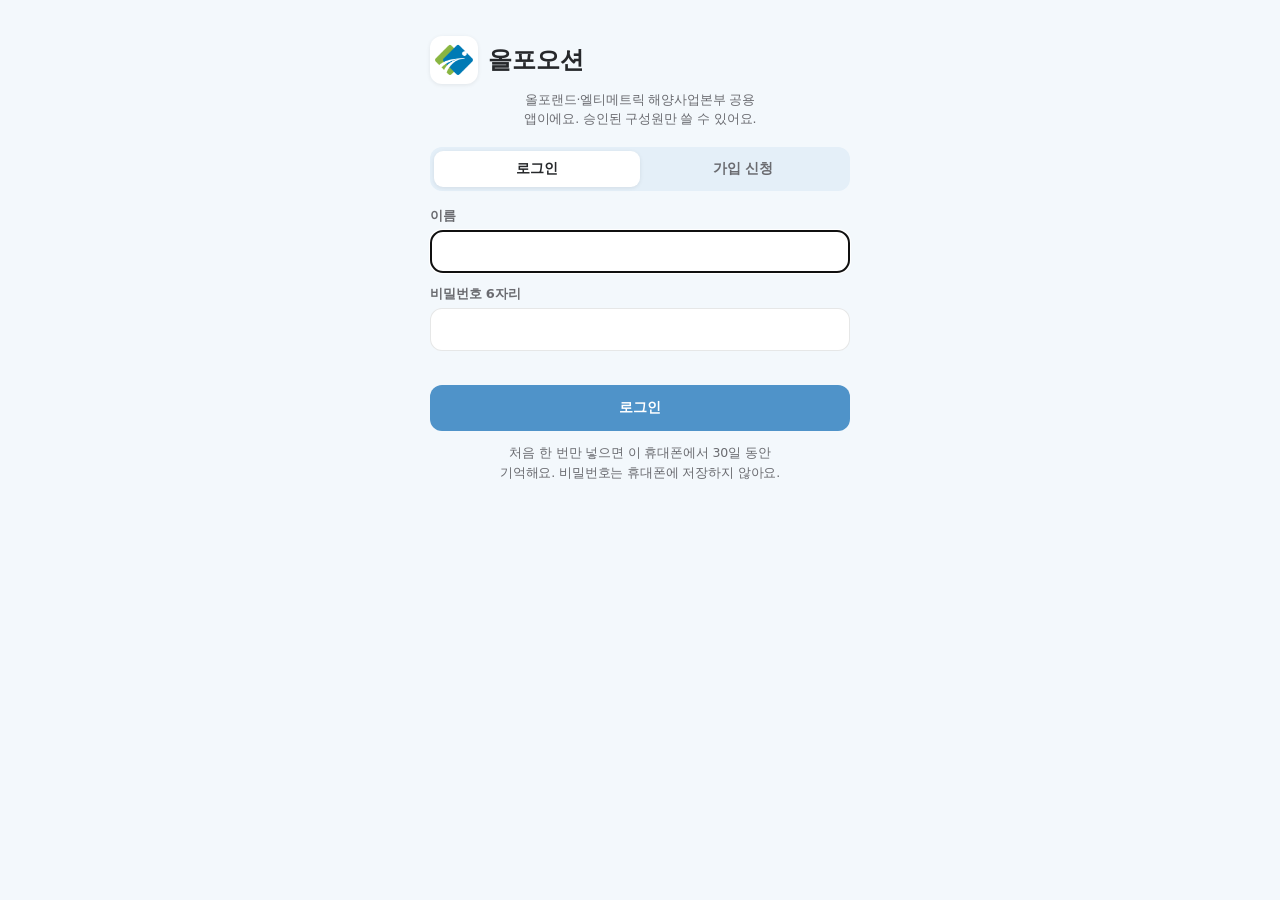
==== commit a914dc72: "마지막으로 본 탭이 '경쟁사'면 앱이 첫 화면(배)에서 멈추던 문제 수정 — 탭을 만드는 순간 경쟁사 코드가 준비 전이라 오류. 화면 그리기 오류가 나도 멈추지 않고 그 자리에 내" ====
--- a/index.html
+++ b/index.html
@@ -1508,6 +1508,7 @@
 <nav class="ak-tabs" aria-label="메뉴">
   <button type="button" data-tab="today"><svg class="ak-ic" viewBox="0 0 24 24"><circle cx="12" cy="12" r="4"/><path d="M12 2v2M12 20v2M4.9 4.9l1.4 1.4M17.7 17.7l1.4 1.4M2 12h2M20 12h2M4.9 19.1l1.4-1.4M17.7 6.3l1.4-1.4"/></svg>오늘</button>
   <button type="button" data-tab="bids"><svg class="ak-ic" viewBox="0 0 24 24"><path d="M14 3H6a2 2 0 0 0-2 2v14a2 2 0 0 0 2 2h12a2 2 0 0 0 2-2V9z"/><path d="M14 3v6h6M8 13h8M8 17h5"/></svg>입찰</button>
+  <button type="button" data-tab="rival"><svg class="ak-ic" viewBox="0 0 24 24"><path d="M4 20V10M10 20V4M16 20v-7M22 20H2"/></svg>경쟁사</button>
   <button type="button" data-tab="sea"><svg class="ak-ic" viewBox="0 0 24 24"><path d="M2 8c2 0 2-2 4-2s2 2 4 2 2-2 4-2 2 2 4 2 2-2 4-2M2 14c2 0 2-2 4-2s2 2 4 2 2-2 4-2 2 2 4 2 2-2 4-2M2 20c2 0 2-2 4-2s2 2 4 2 2-2 4-2 2 2 4 2 2-2 4-2"/></svg>현장</button>
   <button type="button" data-tab="proj"><svg class="ak-ic" viewBox="0 0 24 24"><path d="M4 21V4M4 4h12l-2 4 2 4H4"/></svg>사업</button>
   <button type="button" data-tab="more"><svg class="ak-ic" viewBox="0 0 24 24"><circle cx="12" cy="8" r="4"/><path d="M4 21c1.5-4 4.5-6 8-6s6.5 2 8 6"/></svg>더보기</button>
@@ -1825,7 +1826,7 @@
 (() => { const t0 = Date.now(), M = ['올포오션을 여는 중…', '공고와 현장 날씨를 불러오는 중…', '조금 오래 걸리고 있어요…'];
   const iv = setInterval(() => { const b = document.querySelector('.ak-boot'); if (!b) return clearInterval(iv); const sec = Math.round((Date.now() - t0) / 1000);
     document.getElementById('bootMsg').textContent = M[sec < 3 ? 0 : sec < 10 ? 1 : 2]; document.getElementById('bootSub').textContent = sec >= 3 ? `${sec}초째 · 구글 서버가 깨어나는 중이면 10~20초 걸릴 수 있어요` : ''; }, 1000); })();
-const BUILD = '1795576708';
+const BUILD = '1795749246';
 AppKit.fixViewport();
 setTimeout(() => window.fitScreen && fitScreen(), 0);
 AppKit.autoUpdate(BUILD);
@@ -2512,9 +2513,9 @@
 }
 
 /* ══ 화면: 입찰 ══ */
-const BID_F = [['all', '진행 중'], ['new', '새 공고'], ['join', '참여'], ['mine', '관심'], ['yearly', '연차 사업'], ['bid', '입찰공고'], ['rnd', 'KIMST R&D'], ['pre', '사전규격'], ['soon', '7일 내 마감'], ['up', '곧 나올 사업'], ['rival', '경쟁사 전적'], ['past', '지난 공고']];
+const BID_F = [['all', '진행 중'], ['new', '새 공고'], ['join', '참여'], ['mine', '관심'], ['yearly', '연차 사업'], ['bid', '입찰공고'], ['rnd', 'KIMST R&D'], ['pre', '사전규격'], ['soon', '7일 내 마감'], ['up', '곧 나올 사업'], ['past', '지난 공고']];
 const bidFs = () => BID_F;
-function bidCount(f) { if (f === 'up') return upCount(); if (f === 'rival') return S.rv?.bids?.length || '';
+function bidCount(f) { if (f === 'up') return upCount();
   return bidCount0(f); }
 function bidCount0(f) { const s = S.bidF, q = S.bidQ, o = S.bidOrg; S.bidF = f; S.bidQ = ''; S.bidOrg = ''; const n = bidList(true).length; S.bidF = s; S.bidQ = q; S.bidOrg = o; return n; }
 function orgOptions() { const s = S.bidOrg; S.bidOrg = ''; const L = bidList(true); S.bidOrg = s; const C = {}; L.forEach(b => C[orgOf(b)] = (C[orgOf(b)] || 0) + 1); return Object.entries(C).sort((a, b) => b[1] - a[1] || a[0].localeCompare(b[0])); }
@@ -2574,7 +2575,6 @@
 function bidBodyH() {
   // 곧 나올 사업(연차·KIMST 예상)은 칩 하나로 (2026-11 A안)
   if (S.bidF === 'up') return upH();
-  if (S.bidF === 'rival') return `<div class="rvx">${renderRival()}</div>`;
   return bidBodyMain();
 }
 function bidBodyMain() {
@@ -2600,9 +2600,9 @@
   const f = S.bidF, onMap = S.bidMap;
   return `<div class="row" style="gap:8px;align-items:stretch"><input class="search" id="bidQ" type="search" placeholder="공고명·기관·지난 수행사로 찾기" value="${esc(S.bidQ)}" autocomplete="off" style="margin:0">
       <button class="seg1 ${onMap ? 'on' : ''}" data-bid-map aria-label="지도로 보기"><svg class="ak-ic" viewBox="0 0 24 24"><path d="M9 4 3 6v14l6-2 6 2 6-2V4l-6 2-6-2zM9 4v14M15 6v14"/></svg>${onMap ? '목록' : '지도'}</button></div>
-    ${chipBar(bidFs().map(([k, t]) => [k, t, bidCount(k)]).filter(([k, , n]) => n > 0 || k === f || k === 'all' || k === 'rival'), f, 'data-bidf')}
-    <div class="tools1">${S.bidMap || f === 'up' || f === 'rival' ? '' : segs('data-bidsort', S.bidSort, [['close', '마감순'], ['rel', '관련순'], ['org', '발주처별'], ['new', '최신순']])}
-      ${S.bidF === 'up' || S.bidF === 'rival' ? '</div>' : `      <select id="bidOrg" class="orgsel ${S.bidOrg ? 'on' : ''}" aria-label="발주처로 거르기"><option value="">발주처 전체</option>${orgOptions().map(([o, n]) => `<option value="${esc(o)}" ${S.bidOrg === o ? 'selected' : ''}>${esc(o)} (${n})</option>`).join('')}</select></div>`}
+    ${chipBar(bidFs().map(([k, t]) => [k, t, bidCount(k)]).filter(([k, , n]) => n > 0 || k === f || k === 'all'), f, 'data-bidf')}
+    <div class="tools1">${S.bidMap || f === 'up' ? '' : segs('data-bidsort', S.bidSort, [['close', '마감순'], ['rel', '관련순'], ['org', '발주처별'], ['new', '최신순']])}
+      ${S.bidF === 'up' ? '</div>' : `      <select id="bidOrg" class="orgsel ${S.bidOrg ? 'on' : ''}" aria-label="발주처로 거르기"><option value="">발주처 전체</option>${orgOptions().map(([o, n]) => `<option value="${esc(o)}" ${S.bidOrg === o ? 'selected' : ''}>${esc(o)} (${n})</option>`).join('')}</select></div>`}
     <div id="bidBody">${bidBodyH()}</div>
     <p class="note">관심 단어 ${S.data.keywords?.length || 0}개로 나라장터 공고와 KIMST R&D 공고를 모아요. ${S.data.collectedAt ? '마지막 수집 ' + esc(ago(S.data.collectedAt)) : ''}${S.data.historyAt ? ' · 연차 이력 ' + esc(ago(S.data.historyAt)) : ''}</p>`;
 }
@@ -3329,12 +3329,17 @@
 /* ══ 탭·시트·클릭 ══ */
 const sheet = AppKit.sheet('#sheet');
 const sb = document.getElementById('sb');
-const VIEWS = { today: todayView, bids: bidsView, sea: seaView, proj: projView, more: moreView };
+const VIEWS = { today: todayView, bids: bidsView, rival: () => `<div class="rvx">${renderRival()}</div>`, sea: seaView, proj: projView, more: moreView };
+let tabsReady = false;   // 탭을 만드는 순간(아래 경쟁사 코드 등이 아직 준비 전)에는 그리지 않는다 — 마지막 탭이 '경쟁사'면 첫 화면에서 멈추던 문제
 const tabs = AppKit.tabs({
-  ids: ['today', 'bids', 'sea', 'proj', 'more'], remember: 'badapan.tab',
-  render(id) { if (!S.data) return; const sc = document.getElementById('sc'); MK.clear(sc); sc.innerHTML = VIEWS[id](); mountMaps(sc); paintBell(); },
+  ids: ['today', 'bids', 'rival', 'sea', 'proj', 'more'], remember: 'badapan.tab',
+  // 화면을 그리다 오류가 나도 첫 화면(배)에 갇히지 않게: 오류 내용을 그 자리에 보여 준다
+  render(id) { if (!S.data || !tabsReady) return; const sc = document.getElementById('sc'); MK.clear(sc);
+    try { sc.innerHTML = VIEWS[id](); mountMaps(sc); paintBell(); }
+    catch (e) { console.error(e); sc.innerHTML = `<div class="ak-empty">이 화면을 그리지 못했어요<br><small>${esc(e.message)}</small><br><button type="button" data-act="retry">다시 시도</button></div>`; } },
 });
 const rerender = () => tabs.go(tabs.current, 0);
+tabsReady = true;
 /* ══ 경쟁사 전적 — 개찰알림 앱의 '경쟁사' 화면을 그대로 옮김 (자료는 개찰알림 서버가 '공유' 탭에 써 둔 것을 올포오션 서버가 읽어 줌) ══ */
 const rvWon = n => { n = Number(n); if (!n) return '-'; if (n >= 1e8) return (n / 1e8).toFixed(n >= 1e10 ? 0 : 2).replace(/\.?0+$/, '') + '억'; if (n >= 1e4) return Math.round(n / 1e4).toLocaleString('ko-KR') + '만'; return n.toLocaleString('ko-KR'); };
 const rvNm = t => esc(String(t || '').replace(/(\S)\(/g, '$1​('));
@@ -3501,7 +3506,7 @@
   const bid = t.closest('[data-rvbid]'); if (bid) return rvOpenBid(bid.dataset.rvbid, t.closest('#sheet') ? RV.cur : null);
   const co = t.closest('[data-rvco]'); if (co) return rvOpenCo(co.dataset.rvco);
 });
-const rvShown = () => tabs.current === 'bids' && S.bidF === 'rival';
+const rvShown = () => tabs.current === 'rival';
 /* 예시 자료: 지난 1년 해양·공간정보 용역 개찰 (서버 '전적'과 같은 모양) */
 function demoRivals() {
   let seed = 20261121; const R = () => { seed |= 0; seed = seed + 0x6D2B79F5 | 0; let t = Math.imul(seed ^ seed >>> 15, 1 | seed); t = t + Math.imul(t ^ t >>> 7, 61 | t) ^ t; return ((t ^ t >>> 14) >>> 0) / 4294967296; };
@@ -3796,7 +3801,7 @@
 if (S.demo) { refresh().finally(AppKit.bootDone); }
 else if (!S.auth) { showGate(/[?&]join\b/.test(location.search) && !LS.get('lastName', '') ? 'join' : 'login'); AppKit.bootDone(); }
 else if (needUnlock()) { showGate('lock'); AppKit.bootDone(); }
-else { if (S.data) { rerender(); AppKit.bootDone(); } refresh().finally(AppKit.bootDone); }
+else { if (S.data) { try { rerender(); } catch (e) { console.error(e); } AppKit.bootDone(); } refresh().finally(AppKit.bootDone); }
 if ('serviceWorker' in navigator && location.protocol === 'https:') navigator.serviceWorker.register('sw.js');
 </script>
 </body>
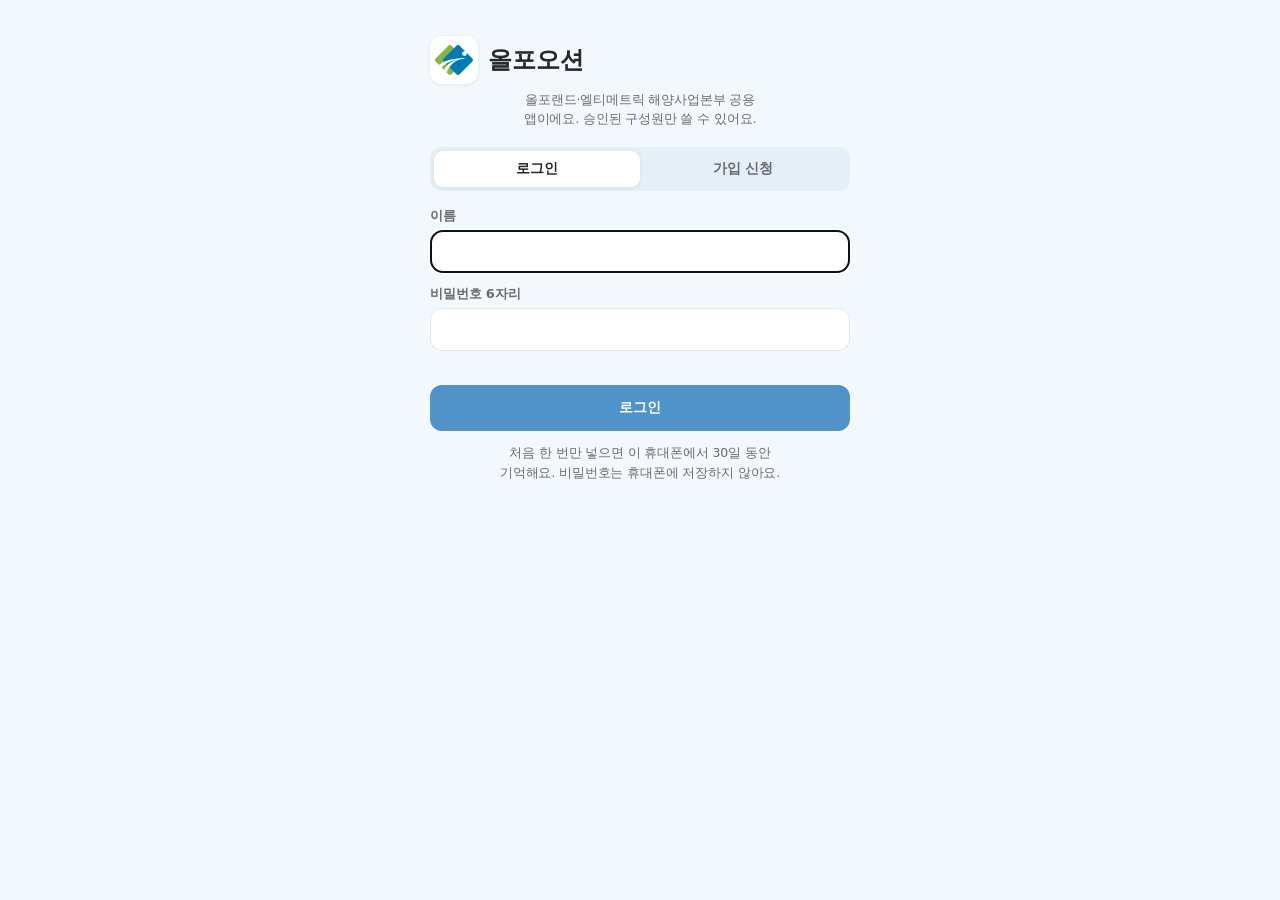
==== commit fdae4294: "휴대폰 푸시 알림: 가입 요청·건의(관리자), 참여 소식을 휴대폰으로 더보기 → 알림 → 이 휴대폰 알림. 승인된 구성원에게만, 누른 본인은 빼고 보내요.  Co-Authored-" ====
--- a/index.html
+++ b/index.html
@@ -1826,7 +1826,7 @@
 (() => { const t0 = Date.now(), M = ['올포오션을 여는 중…', '공고와 현장 날씨를 불러오는 중…', '조금 오래 걸리고 있어요…'];
   const iv = setInterval(() => { const b = document.querySelector('.ak-boot'); if (!b) return clearInterval(iv); const sec = Math.round((Date.now() - t0) / 1000);
     document.getElementById('bootMsg').textContent = M[sec < 3 ? 0 : sec < 10 ? 1 : 2]; document.getElementById('bootSub').textContent = sec >= 3 ? `${sec}초째 · 구글 서버가 깨어나는 중이면 10~20초 걸릴 수 있어요` : ''; }, 1000); })();
-const BUILD = '1795749246';
+const BUILD = '1795795849';
 AppKit.fixViewport();
 setTimeout(() => window.fitScreen && fitScreen(), 0);
 AppKit.autoUpdate(BUILD);
@@ -1873,6 +1873,46 @@
 }
 
 /* ══ 서버 호출 ══ */
+/* ── 휴대폰 푸시 알림 (friese-mobile-webapp-kit · web-push) ──
+   Push.check() → 'on'|'off'|'home'|'no'|'denied'. Push.on(call, cfg) — call(action, payload) 은 서버 data 를 돌려주는 앱 함수,
+   cfg = { api: 서버 주소, extra: {token…} } 를 캐시 'push-cfg' 에 적어 sw.js 가 문구를 받아 오게 한다.
+   ★ Push.on 은 누른 직후 다른 await 보다 먼저 불러야 아이폰이 허용 창을 띄운다(맨 앞에서 requestPermission). */
+const Push = (() => {
+  const ok = () => 'serviceWorker' in navigator && 'PushManager' in window && 'Notification' in window;
+  const ios = /iPhone|iPad/.test(navigator.userAgent) || (/Macintosh/.test(navigator.userAgent) && navigator.maxTouchPoints > 1);
+  const standalone = (() => { try { return !!navigator.standalone || matchMedia('(display-mode: standalone)').matches; } catch (e) { return false; } })();
+  let state = null;
+  const sub = async () => { const r = await navigator.serviceWorker.getRegistration(); return r && r.pushManager.getSubscription(); };
+  async function check() {
+    if (!ok()) return (state = ios && !standalone ? 'home' : 'no');
+    if (Notification.permission === 'denied') return (state = 'denied');
+    try { const s = await sub(); state = s && Notification.permission === 'granted' ? 'on' : 'off'; } catch (e) { state = 'off'; }
+    return state;
+  }
+  const b64u8 = s => { s = s.replace(/-/g, '+').replace(/_/g, '/'); const r = atob(s + '==='.slice((s.length + 3) % 4)); return Uint8Array.from(r, c => c.charCodeAt(0)); };
+  const u8b64u = b => btoa(String.fromCharCode(...new Uint8Array(b))).replace(/\+/g, '-').replace(/\//g, '_').replace(/=+$/, '');
+  async function on(call, cfg, extra) {
+    const perm = await Notification.requestPermission();
+    if (perm !== 'granted') { state = perm === 'denied' ? 'denied' : 'off'; throw new Error('알림이 허용되지 않았어요'); }
+    const reg = await navigator.serviceWorker.register('sw.js'); await navigator.serviceWorker.ready;
+    const { key } = await call('pushKey', {});
+    let s = await reg.pushManager.getSubscription();
+    if (s && s.options && s.options.applicationServerKey && u8b64u(s.options.applicationServerKey) !== key) { await s.unsubscribe(); s = null; }
+    if (!s) s = await reg.pushManager.subscribe({ userVisibleOnly: true, applicationServerKey: b64u8(key) });
+    await call('pushSub', Object.assign({ endpoint: s.endpoint }, extra || {}));
+    const c = await caches.open('push-cfg'); await c.put('cfg', new Response(JSON.stringify(cfg)));
+    return (state = 'on');
+  }
+  async function off(call) { const s = await sub(); if (s) { await call('pushOff', { endpoint: s.endpoint }); await s.unsubscribe(); } return (state = 'off'); }
+  async function test(call) {
+    const s = await sub(); if (!s) throw new Error('알림이 꺼져 있어요');
+    const d = await call('pushTest', { endpoint: s.endpoint }); const t = String(((d && d.res) || [])[0] || '');
+    if (!/^20[01]/.test(t)) throw new Error('보내지 못했어요: ' + (t || '서버 응답 없음'));
+  }
+  const note = st => ({ on: '켜짐 · 잠금 화면에 바로 떠요', off: '이 휴대폰 잠금 화면에 바로 떠요', home: '사파리에서는 안 돼요 · 홈 화면에 추가한 앱에서 켜 주세요',
+    no: '이 휴대폰은 지원하지 않아요 (아이폰은 iOS 16.4 이상)', denied: '꺼져 있어요 · 아이폰 설정 → 알림에서 허용해 주세요' })[st] || '확인하는 중…';
+  return { check, on, off, test, note, get state() { return state; } };
+})();
 let api = async (action, payload = {}) => {
   const quiet = action === 'load' && S.data && !S.loud; if (!quiet) Long.begin(action);
   try { return await apiRaw(action, payload); } finally { if (!quiet) Long.end(); }
@@ -3095,6 +3135,7 @@
       <button class="btn danger" style="margin-top:8px" data-act="logout-all">모든 기기에서 로그아웃</button>
     </div>
     <div class="sec"><h2>알림</h2></div>
+    <div class="card"><label class="switch" style="border-top:0;padding-top:0"><span><b>이 휴대폰 알림</b><div class="sub" id="pushSub">${esc(Push.note(Push.state))} · 가입 요청·건의(관리자), 누군가 '참여'를 누를 때</div></span><input type="checkbox" id="pushChk" ${Push.state === 'on' ? 'checked' : ''} ${Push.state === 'on' || Push.state === 'off' ? '' : 'disabled'}></label></div>
     <div class="card"><div class="switch" style="display:block;border-top:0;padding-top:0"><b>받을 메일 주소</b>
         <div class="sub">${me.email ? '지금: ' + esc(me.email) + ' · 바꾸려면 새 주소를 넣어 저장하세요 (비우고 저장하면 지워요)' : '메일 주소가 없어서 아래 알림을 켤 수 없어요. 먼저 회사 메일을 넣어 주세요.'}</div>
         <div class="row" style="gap:8px;margin-top:8px"><input class="search" id="myMail" type="email" inputmode="email" autocomplete="email" placeholder="이름@allforland.com" style="margin:0;flex:1;min-width:0"><button class="seg1" data-email-save>저장</button></div></div>
@@ -3544,6 +3585,14 @@
 document.addEventListener('keydown', e => { if (e.key === 'Enter' && e.target.id === 'gq') { e.preventDefault(); findPlace(); } });
 document.addEventListener('change', async e => {
   const t = e.target;
+  if (t.id === 'pushChk') {
+    if (S.demo) { t.checked = false; return AppKit.toast('예시 화면에서는 켤 수 없어요'); }
+    try {
+      if (t.checked) { await Push.on(api, { api: API_URL }); AppKit.toast('이 휴대폰으로 알림을 받아요'); try { await Push.test(api); } catch (x) { AppKit.toast(x.message, 4000); } }
+      else { await Push.off(api); AppKit.toast('이 휴대폰 알림을 껐어요'); }
+    } catch (x) { AppKit.toast(x.message || '처리하지 못했어요', 4000); }
+    t.checked = Push.state === 'on'; const sb = document.getElementById('pushSub'); if (sb) sb.textContent = Push.note(Push.state) + ' · 가입 요청·건의(관리자), 누군가 \'참여\'를 누를 때'; return;
+  }
   if (t.id === 'lockOn') { LS.set('lockOn', t.checked); AppKit.toast(t.checked ? '앱 잠금을 켰어요' : '앱 잠금을 껐어요'); }
   if (t.id === 'notify') { try { await api('prefs', { notify: t.checked }); S.data.me.notify = t.checked; AppKit.toast(t.checked ? '참여 알림 메일을 보낼게요' : '참여 알림 메일을 껐어요'); } catch (x) { t.checked = !t.checked; AppKit.toast(x.message); } }
   if (t.id === 'seamark') { LS.set('seamark', t.checked); AppKit.toast(t.checked ? '지도에 항로표지를 겹쳐 보여요 (확대했을 때)' : '항로표지를 껐어요'); }
@@ -3803,6 +3852,7 @@
 else if (needUnlock()) { showGate('lock'); AppKit.bootDone(); }
 else { if (S.data) { try { rerender(); } catch (e) { console.error(e); } AppKit.bootDone(); } refresh().finally(AppKit.bootDone); }
 if ('serviceWorker' in navigator && location.protocol === 'https:') navigator.serviceWorker.register('sw.js');
+Push.check();
 </script>
 </body>
 </html>
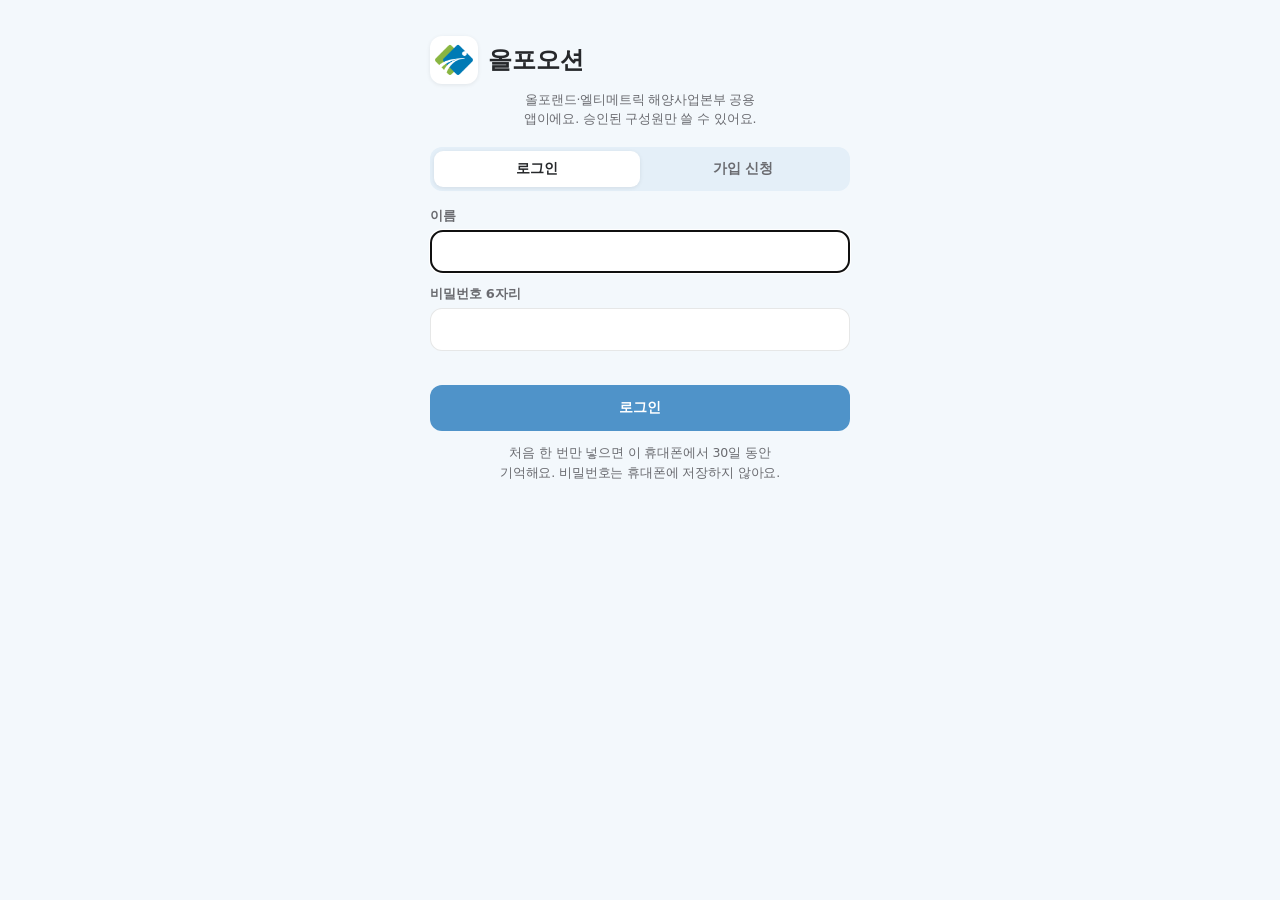
==== commit 96538317: "오늘 화면 새 모양: 타일 + 2주 마감 차트 + 챙길 것 + 공고·현장·준공 묶음 - 큰 공고 카드를 한 줄 목록으로 줄임 (D-day 칸 · 기관 · 금액 · 참여 인원) - " ====
--- a/index.html
+++ b/index.html
@@ -1484,10 +1484,44 @@
   html[data-pal="A"]{--accent:#8cc2ea;--bg:#121a22;--solid:#18222c;--card:#1c2834;--soft:#233343;--chip:#22313f;--bc-title:#9fcdf0;--top-bg:#22374a;--top-ink:#d7ebfa;
     --p-go:#24331f;--p-warn:#3a3020;--p-stop:#3d2427;--p-blue:#1f3346;--p-violet:#2c2840}
 }
+
+/* ══ 오늘 화면 시안 공통 (tv-) ══ */
+.tv-row{display:flex;gap:11px;align-items:center;width:100%;padding:11px 0;border:0;border-top:1px solid var(--line);background:none;color:inherit;font:inherit;text-align:left;cursor:pointer}
+.tv-row:first-of-type{border-top:0}
+.tv-bd{flex:1;min-width:0}
+.tv-bd b{display:block;font-size:14.5px;line-height:1.38;word-break:keep-all;overflow-wrap:break-word}
+.tv-bd small{display:block;font-size:12px;color:var(--muted);margin-top:3px;line-height:1.4;word-break:keep-all}
+.tv-rt{flex:none;text-align:right;font-size:14px;font-weight:800;font-variant-numeric:tabular-nums;white-space:nowrap}
+.tv-rt small{display:block;font-size:11px;font-weight:600;color:var(--muted)}
+.tv-dd{flex:none;width:46px;min-height:40px;border-radius:12px;display:grid;place-items:center;text-align:center;font-size:13px;font-weight:800;line-height:1.15;background:var(--p-blue);color:var(--p-blue-ink,#235a8c)}
+.tv-dd.stop{background:var(--p-stop);color:var(--p-stop-ink)}.tv-dd.warn{background:var(--p-warn);color:var(--p-warn-ink)}.tv-dd.none{background:var(--p-none);color:var(--p-none-ink);font-size:11px}
+.tv-dot{flex:none;width:12px;height:12px;border-radius:50%;margin:0 17px;background:var(--p-none-ink)}
+.tv-dot.go{background:#6bb33a}.tv-dot.warn{background:#e9a100}.tv-dot.stop{background:#e0452f}
+.tv-tag{display:inline-block;font-size:11px;font-weight:800;border-radius:999px;padding:1px 7px;vertical-align:1px}
+.tv-tag.go{background:var(--p-go);color:var(--p-go-ink)}.tv-tag.warn{background:var(--p-warn);color:var(--p-warn-ink)}.tv-tag.stop{background:var(--p-stop);color:var(--p-stop-ink)}.tv-tag.none{background:var(--p-none);color:var(--p-none-ink)}
+.tv-grp{background:var(--card,var(--solid));border:1px solid var(--line);border-radius:18px;padding:4px 14px;margin-top:12px}
+.tv-gh{display:flex;align-items:center;justify-content:space-between;gap:8px;padding:11px 0 7px;font-size:14.5px;font-weight:800;border-bottom:1px solid var(--line)}
+.tv-gh em{font-style:normal;font-size:12px;font-weight:700;color:var(--muted)}
+.tv-gh .link{font-size:12.5px}
+.tv-alert{display:flex;gap:10px;align-items:flex-start;width:100%;border:0;border-radius:14px;padding:11px 13px;margin-top:8px;font:inherit;font-size:13.5px;line-height:1.45;text-align:left;cursor:pointer;word-break:keep-all;background:var(--p-warn);color:var(--p-warn-ink)}
+.tv-alert.stop{background:var(--p-stop);color:var(--p-stop-ink)}
+.tv-alert .ak-ic{flex:none;width:19px;height:19px;margin-top:1px}
+.tv-week{background:var(--card,var(--solid));border:1px solid var(--line);border-radius:18px;padding:12px 10px 9px;margin-top:10px}
+.tv-wk{display:grid;grid-template-columns:repeat(14,1fr);gap:3px}
+.tv-wk>div{display:flex;flex-direction:column;align-items:center;gap:2px;border-radius:9px;padding:3px 0}
+.tv-wk>div.we{background:var(--soft)}
+.tv-wk>div.now{box-shadow:inset 0 0 0 2px var(--accent)}
+.tv-wk em{font-style:normal;font-size:10.5px;font-weight:800;color:var(--muted);height:13px}
+.tv-col{position:relative;width:62%;height:46px;display:block}
+.tv-col i{position:absolute;left:0;right:0;bottom:0;border-radius:4px 4px 2px 2px;background:color-mix(in srgb,var(--accent) 35%,transparent)}
+.tv-col i.j{background:var(--accent)}
+.tv-wk b{font-size:12px;font-variant-numeric:tabular-nums}.tv-wk small{font-size:9.5px;color:var(--muted)}
+.tv-lg{display:flex;justify-content:center;gap:14px;font-size:11.5px;color:var(--muted);margin-top:7px}
+.tv-lg i{display:inline-block;width:10px;height:10px;border-radius:3px;margin-right:4px;vertical-align:-1px;background:color-mix(in srgb,var(--accent) 35%,transparent)}
+.tv-lg i.j{background:var(--accent)}
 </style>
 </head>
 <body>
-<div class="ak-demo" id="demo" hidden>예시 데이터입니다 · 실제 공고·사람이 아니에요</div>
 <div class="ak-boot"><div><svg class="boat-scene" viewBox="0 0 200 104" aria-hidden="true">
   <g class="wave w1"><path d="M0 70 Q12.5 64 25 70 T50 70 T75 70 T100 70 T125 70 T150 70 T175 70 T200 70 T225 70 T250 70 T275 70 T300 70 V104 H0Z"/></g>
   <g class="boat"><g class="bob">
@@ -1826,7 +1860,7 @@
 (() => { const t0 = Date.now(), M = ['올포오션을 여는 중…', '공고와 현장 날씨를 불러오는 중…', '조금 오래 걸리고 있어요…'];
   const iv = setInterval(() => { const b = document.querySelector('.ak-boot'); if (!b) return clearInterval(iv); const sec = Math.round((Date.now() - t0) / 1000);
     document.getElementById('bootMsg').textContent = M[sec < 3 ? 0 : sec < 10 ? 1 : 2]; document.getElementById('bootSub').textContent = sec >= 3 ? `${sec}초째 · 구글 서버가 깨어나는 중이면 10~20초 걸릴 수 있어요` : ''; }, 1000); })();
-const BUILD = '1795795849';
+const BUILD = '1795801397';
 AppKit.fixViewport();
 setTimeout(() => window.fitScreen && fitScreen(), 0);
 AppKit.autoUpdate(BUILD);
@@ -1837,13 +1871,12 @@
 /* Apps Script …/exec 주소. 공개돼도 괜찮은 값이에요(로그인 없이는 아무것도 못 읽어요). 비어 있으면 예시 모드 */
 const API_URL = 'https://script.google.com/macros/s/AKfycbwQD3Ul-x_q--NIcevQuMTzWLIwrXf1-TcwpJgSUfY7SPT3w4aF9kmsP3pS2l8dUo_gkg/exec';
 const S = {
-  demo: !API_URL || location.hash === '#demo',
+  demo: !API_URL || /^#demo\b/.test(location.hash),
   auth: LS.get('auth', null),           // { token, name } — 비밀번호는 저장하지 않아요
   data: null, lastOk: null,
   bidF: LS.get('bidF', 'all'), bidQ: '', bidSort: LS.get('bidSort', 'close'), bidOrg: '', speed: LS.get('speed', 1), soonSort: LS.get('soonSort', 'close'), bidMap: LS.get('bidMap', false), bidAt: '', tIdx: 0, projF: LS.get('projF', 'all'),
 };
 if (!S.demo && S.auth) S.data = LS.get('data', null);
-document.getElementById('demo').hidden = !S.demo;
 const today = () => S.data?.today || AppKit.kstDate();
 
 /* ── 날짜·숫자 ── */
@@ -2441,25 +2474,69 @@
   const up = S.data.upcoming || [];
   return `${up.length ? `<div class="sec"><h2>곧 나올 연차 사업</h2><span class="sub">아카이브 예상</span></div><div class="bcl">${up.map(upCard).join('')}</div>` : ''}${kimstSec()}` || '<div class="ak-empty">곧 나올 사업 예상이 아직 없어요</div>';
 }
+/* 오늘 화면의 휴가·출장 칸 (모든 시안 공통) */
+function absBlock() {
+  const t = today(), A = ABS(), away = A.list.filter(a => a.date === t);
+  const wkd = new Date(t + 'T00:00:00Z').getUTCDay(), weekend = wkd === 0 || wkd === 6;
+  return `<div class="sec"><h2>${weekend ? '다가오는 주' : '이번 주'} 부재${A.on ? ` · 오늘 ${weekend ? '주말' : away.length + '명'}` : ''}</h2><button class="link" data-absence>2주·출장지</button></div>
+    ${!A.on ? '<div class="card" data-absence style="cursor:pointer"><div class="sub">휴가·출장 캘린더가 아직 연결되지 않았어요. 눌러서 연결 방법을 보세요.</div></div>' :
+      (G => `${tripSection(G.A, G.days, G.day)}<div class="card abshost" style="margin-top:10px">${G.grid}<div class="alg"><span><i class="v"></i>휴가</span><span><i class="p"></i>반차·시간</span><span><i class="t"></i>출장</span></div></div>${(G.day ? [G.day] : G.days).map(d => absDayList(G.A, d)).join('')}`)(absGrid(0, S.todayAbs || ''))}`;
+}
+
+/* ══ 오늘 화면 (사용자가 고른 A+B 합친 안, 2026-11): 타일 4개 → 2주 마감 차트 → 챙길 것 → 공고·현장·준공 묶음 → 부재 ══ */
+const tvLv = b => { const n = dday(b.close); return n < 0 ? 'none' : n <= 3 ? 'stop' : n <= 7 ? 'warn' : 'blue'; };
+const tvDd = b => { const n = dday(b.close); return n < 0 ? '개찰<br>대기' : n === 0 ? 'D-day' : 'D-' + n; };
+const tvT = t => esc(t).replace(/(\S)\(/g, '$1​(');
+function tvBidRow(b) {
+  return `<button class="tv-row" data-bid="${esc(b.id)}"><span class="tv-dd ${tvLv(b)}">${tvDd(b)}</span>
+    <span class="tv-bd"><b>${tvT(b.title)}</b><small>${esc(b.demand || b.org)}${b.budget ? ' · ' + wonS(b.budget) : ''}${b.joiners?.length ? ` · <span style="white-space:nowrap">🙋 ${b.joiners.length}명</span>` : ''}</small></span>
+    <span class="tv-rt">${mdS(b.close)}<small>${b.kind === '사전규격' ? '의견' : b.kind === 'R&D공고' ? '접수' : '입찰'}</small></span></button>`;
+}
+function tvSiteRow(s) {
+  const sg = signal(s), n = s.now || {};
+  return `<button class="tv-row" data-site="${esc(s.id)}"><span class="tv-dot ${sg.c}"></span>
+    <span class="tv-bd"><b>${esc(s.name)}</b><small><span class="tv-tag ${sg.c}">${esc(sg.t)}</span> ${esc(s.proj || '')}</small></span>
+    <span class="tv-rt"><span class="num">${n.wave ?? '–'}m</span><small>${n.wind ?? '–'}m/s</small></span></button>`;
+}
+function tvProjRow(p) {
+  const dn = p.end ? dday(p.end) : null, late = p.actual != null && p.plan != null && p.actual < p.plan;
+  return `<button class="tv-row" data-proj="${esc(p.id)}"><span class="tv-dd ${dn != null && dn <= 14 ? 'warn' : 'blue'}">${dn == null ? '–' : 'D-' + dn}</span>
+    <span class="tv-bd"><b>${tvT(p.short || p.name)}</b><small>${esc([p.team, p.pm && 'PM ' + p.pm].filter(Boolean).join(' · '))}${p.actual != null ? ` · ${p.actual}%` : ''}${late ? ' <span class="tv-tag warn">지연</span>' : ''}${p.issue ? ' <span class="tv-tag stop">이슈</span>' : ''}</small></span>
+    <span class="tv-rt">${mdS(p.end)}<small>준공</small></span></button>`;
+}
+/* 2주 마감 막대: 날마다 마감 공고 수(참여한 공고는 진하게) — 출장 앱의 하루 시간 막대처럼 실제 날짜 비례 */
+function tvWeek(open) {
+  const t = today(), days = Array.from({ length: 14 }, (_, i) => AppKit.addDays(t, i));
+  const by = d => open.filter(b => b.close.slice(0, 10) === d), mx = Math.max(1, ...days.map(d => by(d).length));
+  return `<div class="tv-week"><div class="tv-wk">${days.map(d => { const L = by(d), j = L.filter(b => b.joiners?.length).length, x = new Date(d + 'T00:00:00Z'), w = x.getUTCDay();
+      return `<div class="${d === t ? 'now' : ''} ${w === 0 || w === 6 ? 'we' : ''}"><em>${L.length || ''}</em><span class="tv-col">${L.length ? `<i style="height:${Math.round(L.length / mx * 100)}%"></i>${j ? `<i class="j" style="height:${Math.round(j / mx * 100)}%"></i>` : ''}` : ''}</span><b>${x.getUTCDate()}</b><small>${WD[w]}</small></div>`; }).join('')}</div>
+    <div class="tv-lg"><span><i></i>마감 공고</span><span><i class="j"></i>참여하기로 한 공고</span></div></div>`;
+}
+function tvAlerts(d, open, sites) {
+  const L = [];
+  open.filter(b => b.joiners?.length && dday(b.close) <= 3).forEach(b => L.push(['stop', `<b>${tvT(b.title)}</b> — ${dday(b.close) ? dday(b.close) + '일 뒤' : '오늘'} 마감이에요 (참여 ${b.joiners.length}명)`, `data-bid="${esc(b.id)}"`]));
+  sites.filter(s => s.sg.c === 'stop').forEach(s => L.push(['warn', `<b>${esc(s.name)}</b> — ${esc(s.sg.t)}, 오늘은 현장 작업을 미뤄요`, `data-site="${esc(s.id)}"`]));
+  (d.projects || []).filter(p => p.issue).forEach(p => L.push(['warn', `<b>${tvT(p.short || p.name)}</b> — ${esc(p.issue.replace(/^·\s*/, ''))}`, `data-proj="${esc(p.id)}"`]));
+  return L.slice(0, 3).map(([c, h, at]) => `<button class="tv-alert ${c}" ${at}><svg class="ak-ic" viewBox="0 0 24 24"><path d="M12 3.5l9 16H3z"/><path d="M12 10v4M12 17h.01"/></svg><span>${h}</span></button>`).join('');
+}
+const tvGrp = (title, sub, body, more) => !body ? '' : `<div class="tv-grp"><div class="tv-gh"><span>${title}</span>${more ? `<button class="link" ${more}>${sub}</button>` : `<em>${sub}</em>`}</div>${body}</div>`;
+
 function todayView() {
   const d = S.data, t = today();
-  const open = d.bids.filter(b => dday(b.close) >= 0);
-  const soon = open.filter(b => dday(b.close) <= 7).sort((a, b) => a.close.localeCompare(b.close));
-  const fresh = d.bids.filter(isNew);
+  const open = d.bids.filter(b => dday(b.close) >= 0).sort((a, b) => a.close.localeCompare(b.close));
+  const soon = open.filter(b => dday(b.close) <= 7), fresh = d.bids.filter(isNew);
   const joined = d.bids.filter(b => b.joiners?.length && (dday(b.close) >= 0 || waitOpen(b))).sort((a, b) => waitOpen(a) - waitOpen(b) || a.close.localeCompare(b.close));
   const sites = d.sites.map(s => ({ ...s, sg: signal(s) })), bad = sites.filter(s => s.sg.c === 'stop' || s.sg.c === 'warn');
+  const projs = (d.projects || []).filter(p => p.end && dday(p.end) >= 0).sort((a, b) => a.end.localeCompare(b.end));
+  const tile = (k, n, label, sub) => `<button class="tile t-${k}" data-tile="${k}"><span class="ti">${IC[k]}</span><b>${n}</b><span>${label}</span>${sub ? `<em>${sub}</em>` : ''}</button>`;
   const A = ABS(), away = A.list.filter(a => a.date === t);
-  // 토·일에는 '오늘 부재'를 보여 주지 않는다 (타일은 다음 근무일 기준)
   const wkd = new Date(t + 'T00:00:00Z').getUTCDay(), weekend = wkd === 0 || wkd === 6, nextWork = AppKit.addDays(t, wkd === 6 ? 2 : wkd === 0 ? 1 : 0);
-  const dt = new Date(t + 'T00:00:00Z'), dateTxt = `${dt.getUTCMonth() + 1}월 ${dt.getUTCDate()}일 ${WD[dt.getUTCDay()]}요일`;
-  const tile = (k, n, label, sub) => `<button class="tile t-${k}" data-tile="${k}"><span class="ti">${IC[k]}</span><b>${n}</b><span>${label}</span>${sub ? `<em>${sub}</em>` : ''}</button>`;
-  return `
-    <div class="tiles">${tile('new', fresh.length, '새 공고', '어제·오늘')}${tile('soon', soon.length, '마감 임박', '7일 안')}${tile('sea', bad.length, '현장 유의', sites.length + '곳 중')}${weekend ? tile('away', A.on ? A.list.filter(a => a.date === nextWork).length : '–', WD[new Date(nextWork + 'T00:00:00Z').getUTCDay()] + '요일 부재', md(nextWork)) : tile('away', A.on ? away.length : '–', '오늘 부재', A.on ? '' : '연결 전')}</div>
-    ${joined.length ? `<div class="sec"><h2>🙋 참여하기로 한 공고</h2><button class="link" data-bidgo="join">전체</button></div>${bidCards(joined.slice(0, 8))}` : ''}
-    <div class="sec"><h2>${weekend ? '다가오는 주' : '이번 주'} 부재${A.on ? ` · 오늘 ${weekend ? '주말' : away.length + '명'}` : ''}</h2><button class="link" data-absence>2주·출장지</button></div>
-    ${!A.on ? '<div class="card" data-absence style="cursor:pointer"><div class="sub">휴가·출장 캘린더가 아직 연결되지 않았어요. 눌러서 연결 방법을 보세요.</div></div>' :
-      (G => `${tripSection(G.A, G.days, G.day)}<div class="card abshost" style="margin-top:10px">${G.grid}<div class="alg"><span><i class="v"></i>휴가</span><span><i class="p"></i>반차·시간</span><span><i class="t"></i>출장</span></div></div>${(G.day ? [G.day] : G.days).map(d => absDayList(G.A, d)).join('')}`)(absGrid(0, S.todayAbs || ''))}
-    `;
+  return `<div class="tiles">${tile('new', fresh.length, '새 공고', '어제·오늘')}${tile('soon', soon.length, '마감 임박', '7일 안')}${tile('sea', bad.length, '현장 유의', sites.length + '곳 중')}${weekend ? tile('away', A.on ? A.list.filter(a => a.date === nextWork).length : '–', WD[new Date(nextWork + 'T00:00:00Z').getUTCDay()] + '요일 부재', md(nextWork)) : tile('away', A.on ? away.length : '–', '오늘 부재', A.on ? '' : '연결 전')}</div>
+      ${tvWeek(open)}${tvAlerts(d, open, sites)}
+      ${tvGrp('🙋 참여하기로 한 공고', '전체 ' + joined.length, joined.map(tvBidRow).join(''), 'data-bidgo="join"')}
+      ${tvGrp('🌊 현장', `${bad.length}곳 유의 · ${sites.length - bad.length}곳 적합`, (bad.length ? bad : sites.slice(0, 2)).map(tvSiteRow).join(''), '')}
+      ${tvGrp('🚩 준공 다가오는 사업', projs.length + '건', projs.slice(0, 3).map(tvProjRow).join(''), '')}
+      ${absBlock()}`;
 }
 /* 휴가·출장 2주 보기 */
 /* 휴가·출장: 한눈에 보기 표 (사람 × 평일 5일) */
